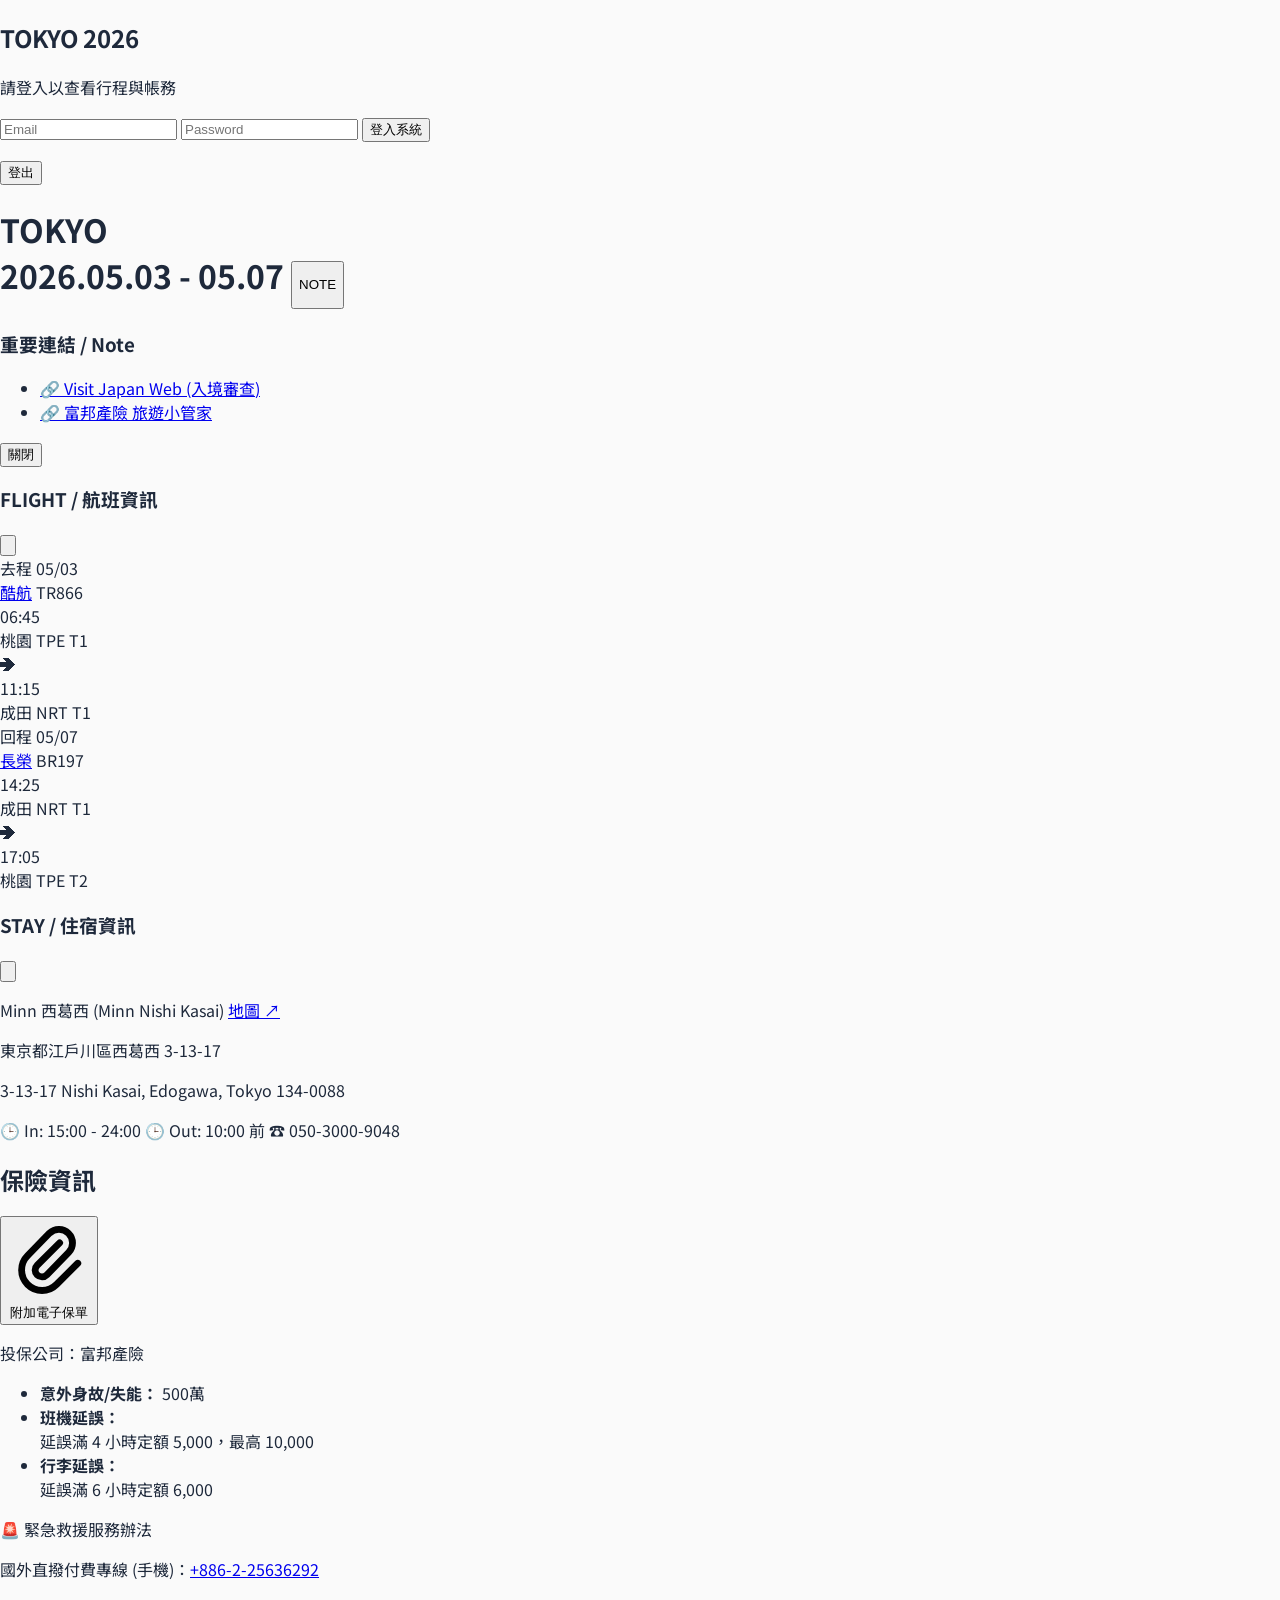
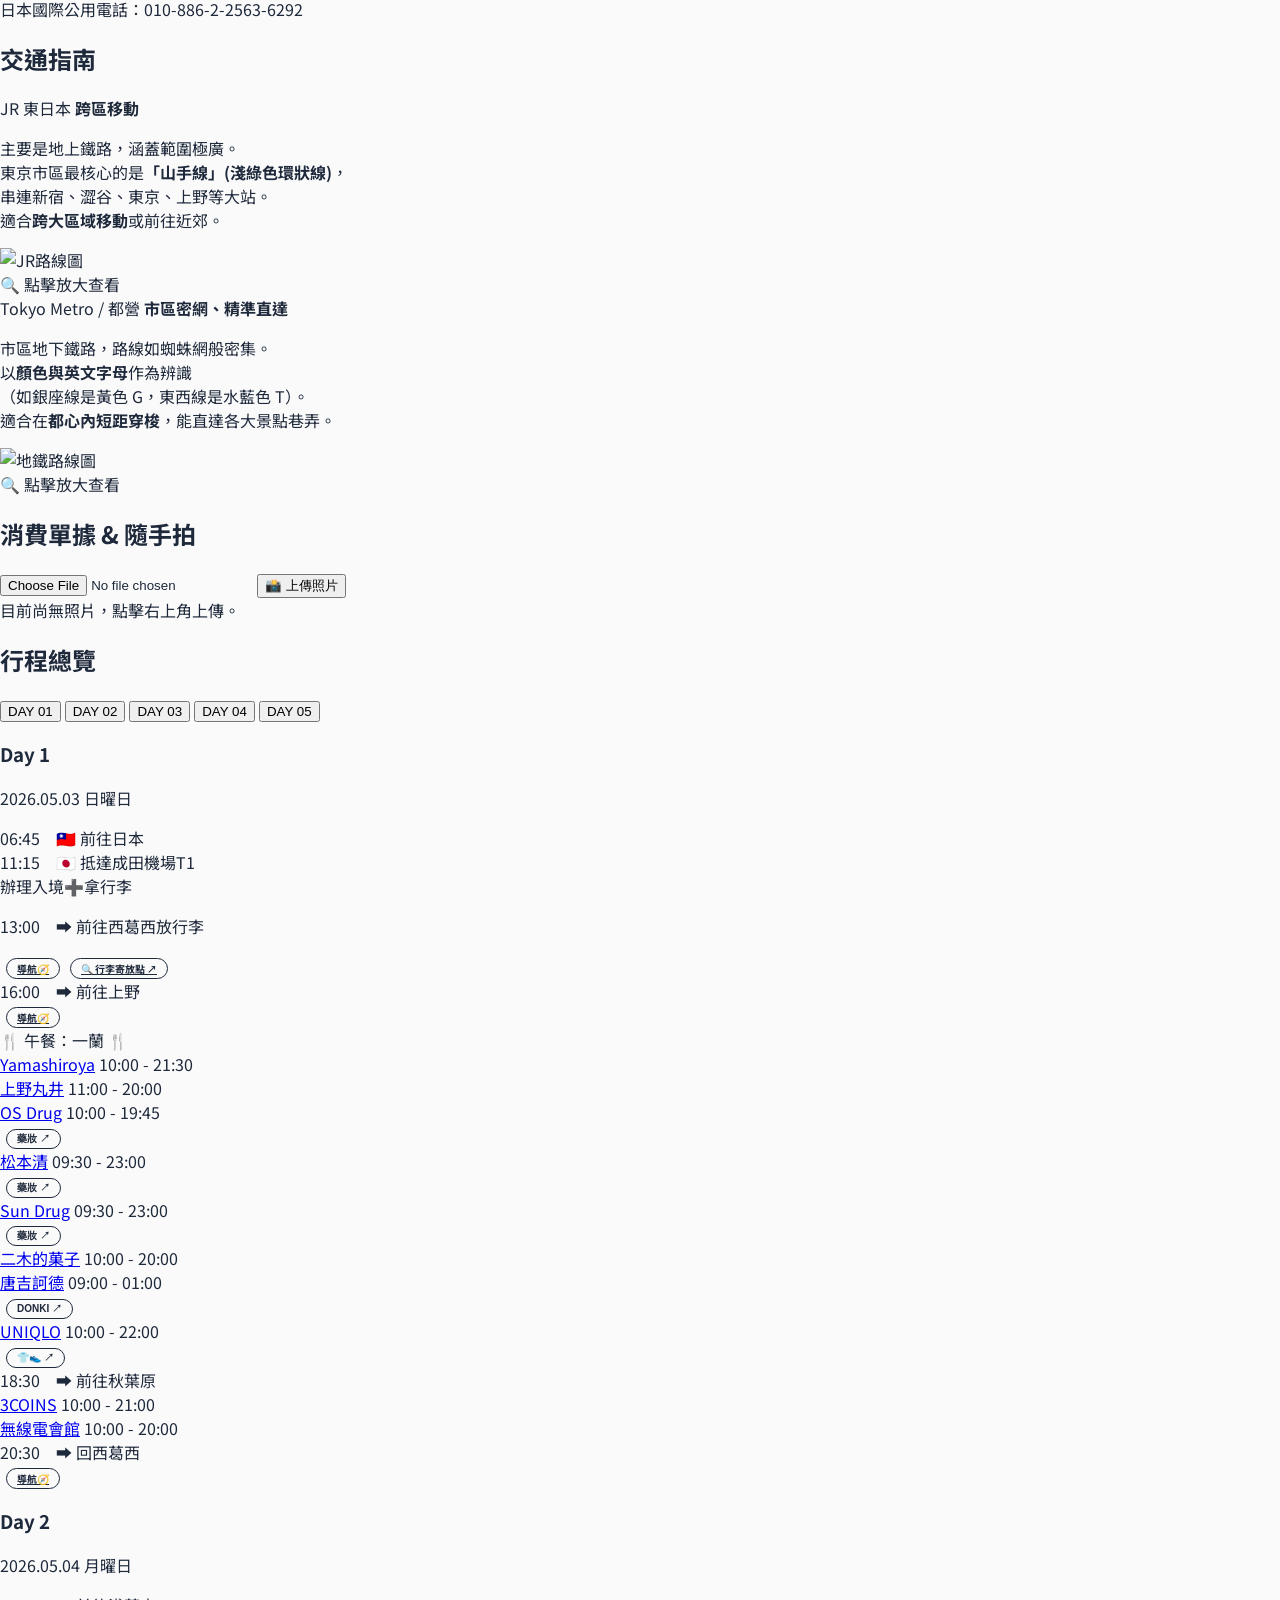
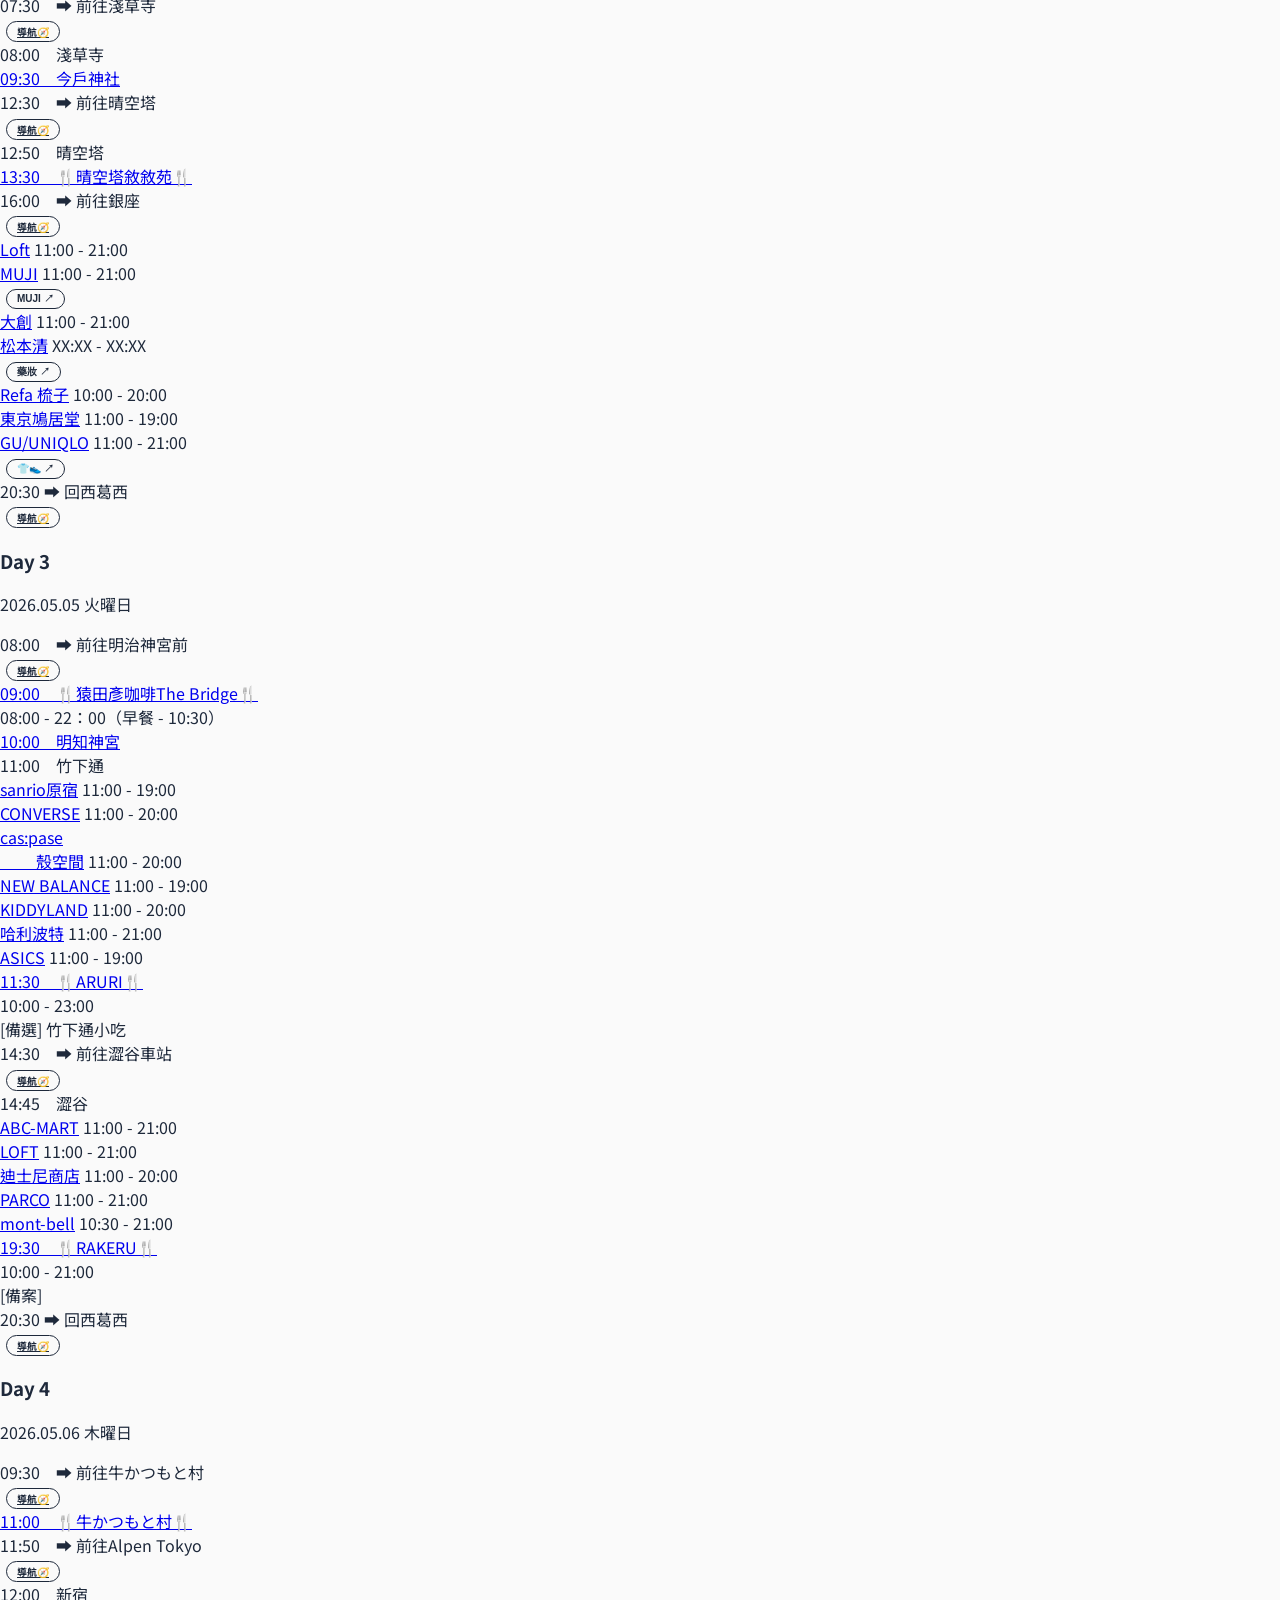
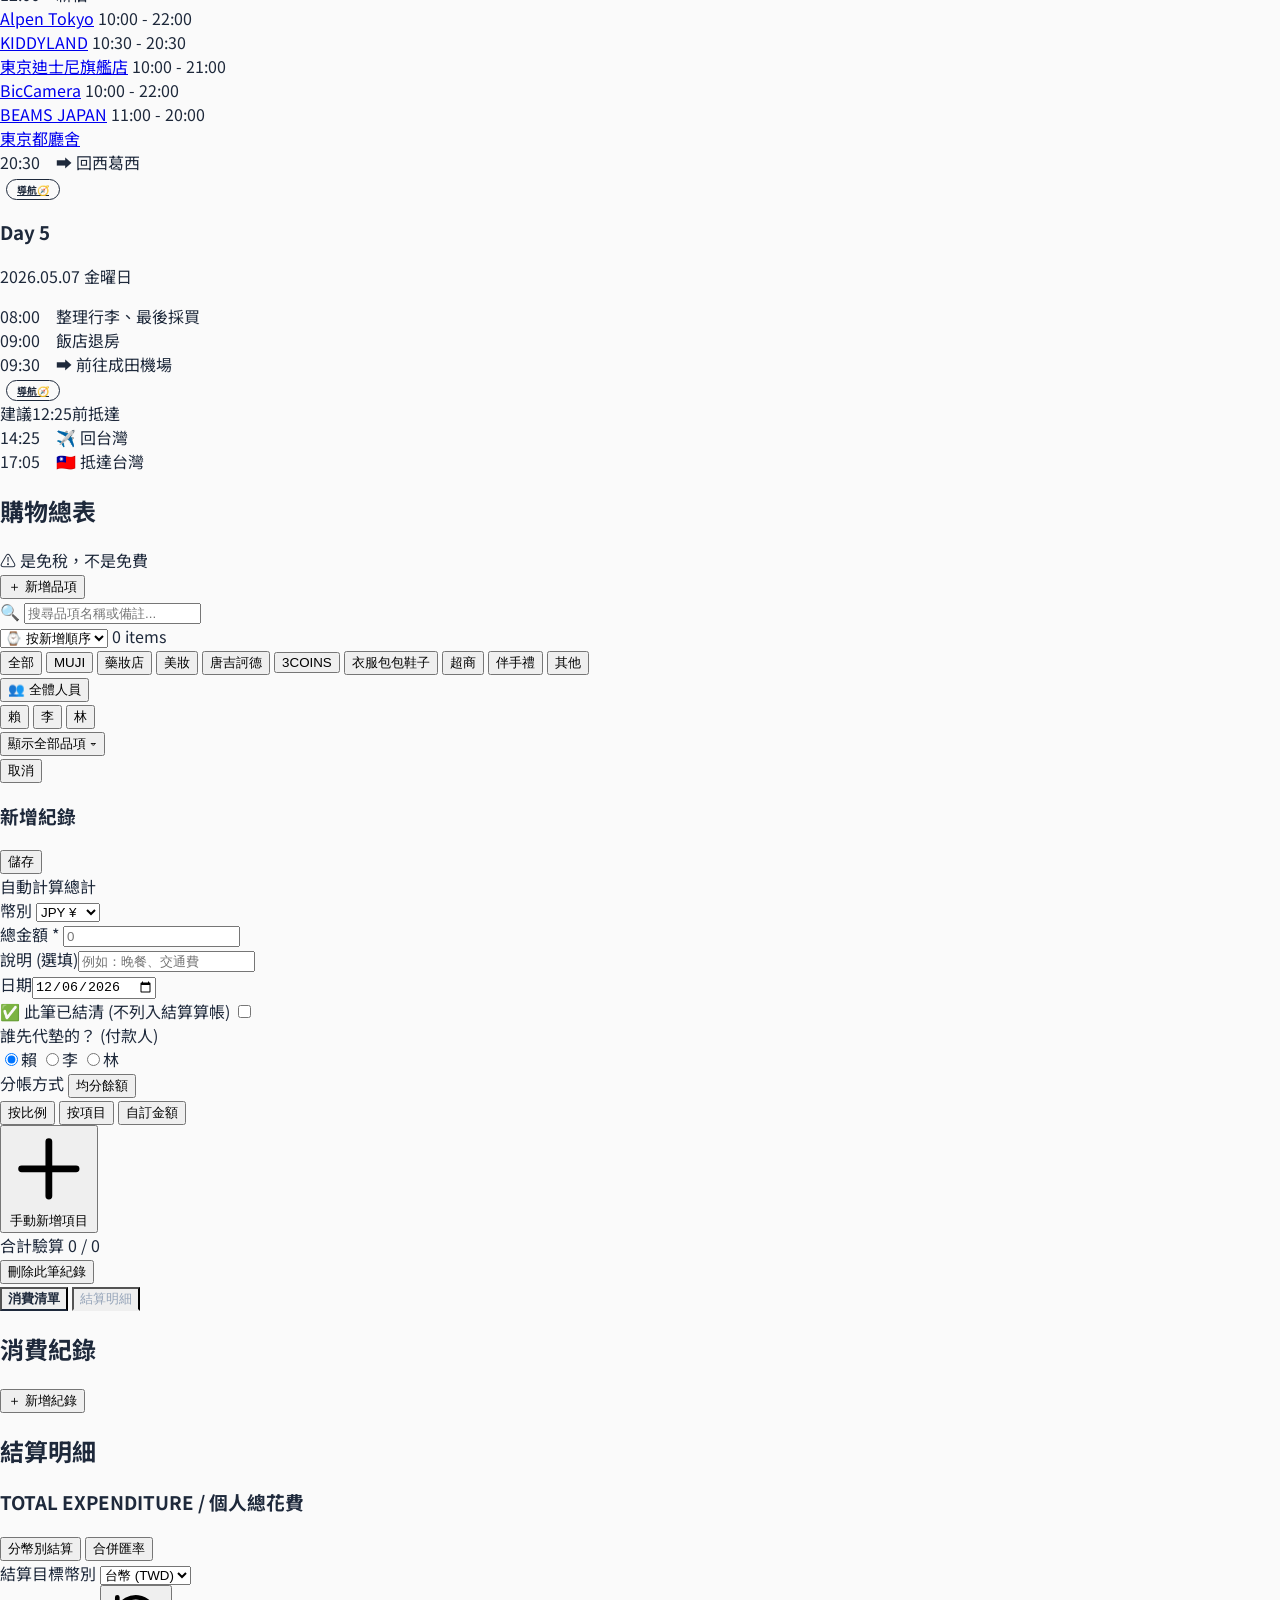
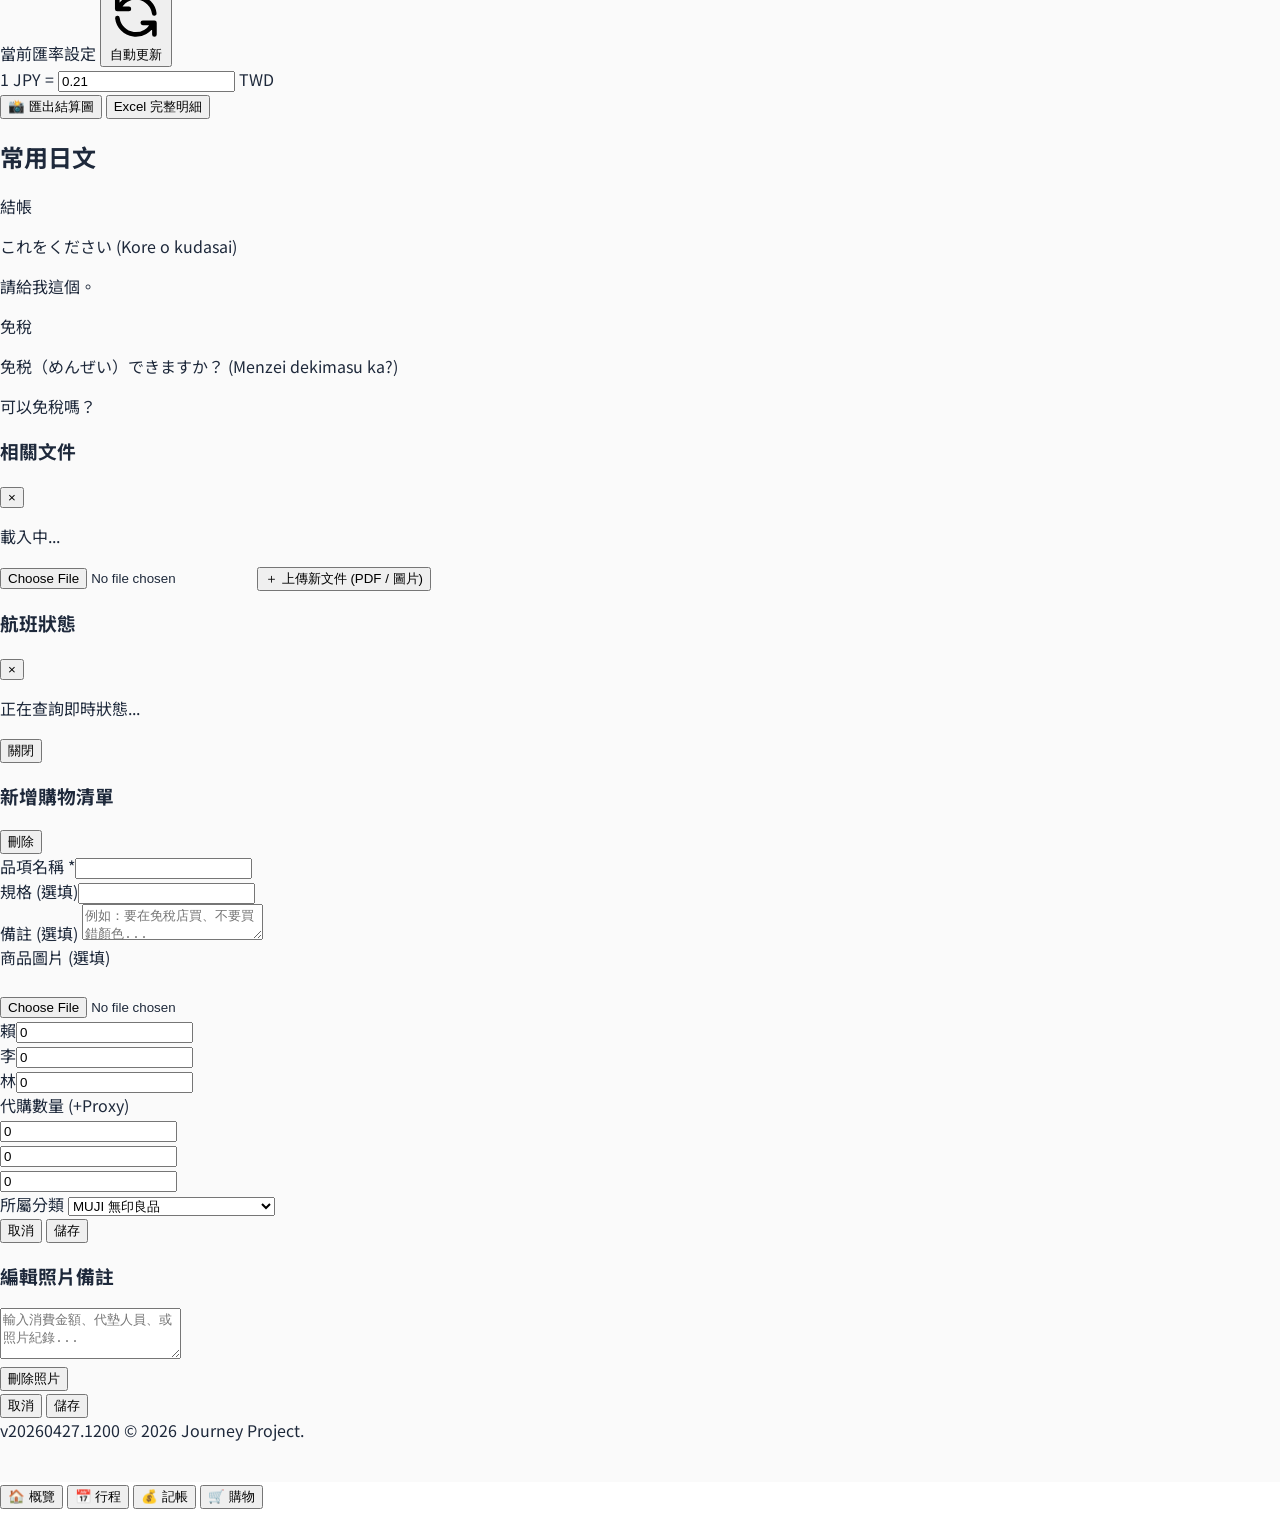
==== index.html @ 5ee72deb "Replace button layout with grid for day navigation" ====
<!DOCTYPE html>
<html lang="zh-TW" class="scroll-smooth">

<head>
    <meta charset="UTF-8">
    <meta name="viewport" content="width=device-width, initial-scale=1.0">
    <title>TOKYO 2026 | Journey</title>
    <script src="https://cdn.tailwindcss.com"></script>
    <script src="https://cdn.jsdelivr.net/npm/@supabase/supabase-js@2"></script>
    <script src="https://cdnjs.cloudflare.com/ajax/libs/html2canvas/1.4.1/html2canvas.min.js"></script>
    <script src="https://cdn.jsdelivr.net/npm/xlsx@0.18.5/dist/xlsx.full.min.js"></script>

    <link rel="stylesheet" href="main.css">
</head>

<body class="antialiased overflow-x-hidden">
    <!-- 身分驗證 -->
    <div id="auth-container" class="hidden min-h-screen flex items-center justify-center bg-gray-50 px-6">
        <div class="max-w-md w-full bg-white p-10 shadow-2xl border border-gray-100 text-center">
            <h2 class="text-3xl font-bold tracking-widest text-slate-800 mb-2">TOKYO 2026</h2>
            <p class="text-gray-400 text-sm mb-8">請登入以查看行程與帳務</p>

            <form id="login-form" class="space-y-4">
                <input type="email" id="login-email" placeholder="Email" required
                    class="w-full border-b border-gray-300 py-3 focus:outline-none focus:border-slate-800 text-sm">
                <input type="password" id="login-password" placeholder="Password" required
                    class="w-full border-b border-gray-300 py-3 focus:outline-none focus:border-slate-800 text-sm">
                <button type="submit" id="btn-login"
                    class="w-full bg-slate-800 text-white py-3 mt-6 font-bold hover:bg-slate-700 transition tracking-widest">登入系統</button>
            </form>
            <p id="login-error" class="text-red-500 text-xs mt-4 hidden"></p>
        </div>
    </div>
    <!-- 主要內容 -->
    <div id="main-content" class="hidden">
        <header class="max-w-5xl mx-auto pt-16 pb-8 px-6 border-b border-gray-200 relative">
            <div class="absolute top-8 right-6 flex items-center gap-3">
                <span id="user-display" class="text-[10px] text-gray-400 font-mono"></span>
                <button onclick="handleLogout()"
                    class="text-[10px] border border-gray-200 px-2 py-1 text-gray-400 hover:text-red-500 hover:border-red-200 transition">登出</button>
            </div>
        </header>
        <!-- 標題 -->
        <main class="max-w-5xl mx-auto px-6 py-8 mb-20">
            <div id="tab-overview-content" class="tab-pane"> <!--首頁-->
                <h1 class="text-5xl font-bold tracking-widest text-slate-800">TOKYO
                    <br><span class="text-sm font-normal text-gray-500 tracking-normal height-[1.2em]">2026.05.03 -
                        05.07</span>
                    <button onclick="openNoteModal()" class="text-gray-400 hover:text-amber-500 transition">
                        <p>
                            <span class="border-2 rounded-md px-2 py-1 text-sm font-bold">
                                NOTE
                            </span>
                        </p>
                    </button>
                </h1>
                <!-- 重要連結 -->
                <div id="note-modal"
                    class="hidden fixed inset-0 bg-black bg-opacity-60 flex justify-center items-center z-50 p-4">
                    <div class="bg-white p-6 w-full max-w-sm shadow-2xl rounded-lg">
                        <h3 class="text-lg font-bold text-slate-800 mb-4 border-b pb-2">重要連結 / Note</h3>
                        <ul class="space-y-3 text-sm">
                            <li><a href="https://vjw-lp.digital.go.jp/" target="_blank"
                                    class="text-blue-600 hover:underline">🔗
                                    Visit Japan Web (入境審查)</a></li>
                            <li><a href="https://b2c.518fb.com/TravelHouseKeeper/index.html#" target="_blank"
                                    class="text-blue-600 hover:underline">🔗 富邦產險 旅遊小管家</a></li>
                        </ul>
                        <button onclick="closeNoteModal()"
                            class="mt-6 w-full py-2 bg-gray-100 text-gray-600 rounded-sm text-xs font-bold">關閉</button>
                    </div>
                </div>
                <!-- 航班資訊 -->
                <div class="mt-12 grid grid-cols-1 md:grid-cols-2 gap-8">
                    <div class="bg-white border border-gray-100 p-5 shadow-sm relative rounded-lg">
                        <div class="flex justify-between items-center mb-6">
                            <h3 class="text-xs font-bold text-gray-400 tracking-widest">FLIGHT / 航班資訊</h3>
                            <button onclick="openDocModal('flight')" class="text-gray-400 hover:text-slate-800">
                                <svg class="h-5 w-5" fill="none" stroke="currentColor" viewBox="0 0 24 24">
                                    <path stroke-linecap="round" stroke-linejoin="round" stroke-width="2"
                                        d="M15.172 7l-6.586 6.586a2 2 0 102.828 2.828l6.414-6.586a4 4 0 00-5.656-5.656l-6.415 6.585a6 6 0 108.486 8.486L20.5 13" />
                                </svg>
                            </button>
                        </div>
                        <!-- <div class="bg-white border border-gray-100 p-6 shadow-sm relative group">
                        <div class="space-y-4 text-sm text-slate-800">
                            <div class="flex justify-between items-end border-b border-gray-50 pb-3">
                                
                                <span class="text-gray-400 px-2">➔</span>
                                <div class="text-right"><span
                                        class="block text-xs text-gray-500 mb-1">05/03</span><strong
                                        class="font-medium text-base">11:15 成田 (NRT) T1</strong></div>
                            </div>
                            <div class="flex justify-between items-end">
                                <div>
                                    <span class="block text-xs text-gray-500 mb-1">回程 / <a
                                            href="https://www.evaair.com/zh-tw/index.html" target="_blank"
                                            class="hover:text-slate-800 underline underline-offset-2 transition">長榮
                                            ↗</a>
                                        <span class="hover:text-slate-800 underline underline-offset-2 transition"
                                            onclick="checkFlightStatus('BR197')">BR197</span>
                                    </span>
                                    <strong class="font-medium text-base">14:25 成田 (NRT) T1</strong>
                                </div>
                                <span class="text-gray-400 px-2">➔</span>
                                <div class="text-right"><span
                                        class="block text-xs text-gray-500 mb-1">05/07</span><strong
                                        class="font-medium text-base">17:05 桃園 (TPE) T2</strong></div>
                            </div>
                        </div>
                    </div> -->

                        <div class="mb-6 pb-6 border-b border-gray-50">
                            <div class="flex justify-between items-center mb-3">
                                <span class="bg-slate-800 text-white text-[10px] px-2 py-0.5 rounded-sm font-bold">去程
                                    05/03</span>

                                <div class="text-xs text-blue-1000 font-bold">
                                    <a href="https://www.flyscoot.com/zhtw" target="_blank"
                                        class="hover:text-blue-800 underline underline-offset-2 transition">酷航</a>
                                    <span class="hover:text-blue-800 underline underline-offset-2 transition"
                                        onclick="checkFlightStatus('TR866')">TR866</span>
                                </div>
                            </div>
                            <div class="flex justify-between items-center">
                                <div class="flex-1">
                                    <div class="text-2xl font-black text-slate-800">06:45</div>
                                    <div class="text-xs font-bold text-gray-500">桃園 TPE T1</div>
                                </div>
                                <div class="px-4 text-gray-300">➔</div>
                                <div class="flex-1 text-right">
                                    <div class="text-2xl font-black text-slate-800">11:15</div>
                                    <div class="text-xs font-bold text-gray-500">成田 NRT T1</div>
                                </div>
                            </div>
                        </div>

                        <div>
                            <div class="flex justify-between items-center mb-3">
                                <span class="bg-slate-800 text-white text-[10px] px-2 py-0.5 rounded-sm font-bold">回程
                                    05/07</span>
                                <div class="text-xs text-blue-1000 font-bold">
                                    <a href="https://www.evaair.com/zh-tw/index.html" target="_blank"
                                        class="hover:text-blue-800 underline underline-offset-2 transition">長榮</a>
                                    <span class="hover:text-blue-800 underline underline-offset-2 transition"
                                        onclick="checkFlightStatus('BR197')">BR197</span>
                                </div>
                            </div>
                            <div class="flex justify-between items-center">
                                <div class="flex-1">
                                    <div class="text-2xl font-black text-slate-800">14:25</div>
                                    <div class="text-xs font-bold text-gray-500">成田 NRT T1</div>
                                </div>
                                <div class="px-4 text-gray-300">➔</div>
                                <div class="flex-1 text-right">
                                    <div class="text-2xl font-black text-slate-800">17:05</div>
                                    <div class="text-xs font-bold text-gray-500">桃園 TPE T2</div>
                                </div>
                            </div>
                        </div>
                    </div>
                    <div
                        class="bg-white border border-gray-100 p-6 shadow-sm flex flex-col justify-between relative group">
                        <div>
                            <div class="flex justify-between items-start mb-4">
                                <h3 class="text-xs font-bold text-gray-400 tracking-widest">STAY / 住宿資訊</h3>
                                <button onclick="openDocModal('stay')"
                                    class="text-gray-400 hover:text-slate-800 transition" title="附加/查看文件">
                                    <svg xmlns="http://www.w3.org/2000/svg" class="h-5 w-5" fill="none"
                                        viewBox="0 0 24 24" stroke="currentColor">
                                        <path stroke-linecap="round" stroke-linejoin="round" stroke-width="2"
                                            d="M15.172 7l-6.586 6.586a2 2 0 102.828 2.828l6.414-6.586a4 4 0 00-5.656-5.656l-6.415 6.585a6 6 0 108.486 8.486L20.5 13" />
                                    </svg>
                                </button>
                            </div>
                            <p class="font-bold text-lg text-slate-800 flex items-center flex-wrap gap-x-2">
                                Minn 西葛西 (Minn Nishi Kasai)
                                <a href="https://maps.app.goo.gl/gaUKSqGzxe7UiqkZ7?g_st=ic" target="_blank"
                                    class="text-xs font-normal text-gray-400 hover:text-slate-800 underline underline-offset-2 transition">地圖
                                    ↗</a>
                            </p>
                            <p class="text-gray-500 text-xs mt-1 font-bold">東京都江戶川區西葛西 3-13-17</p>
                            <p class="text-gray-500 text-xs mt-1 font-bold">3-13-17 Nishi Kasai, Edogawa, Tokyo 134-0088
                            </p>
                        </div>
                        <div
                            class="flex flex-col md:flex-row gap-3 mt-6 pt-4 border-t border-gray-50 text-xs text-slate-600">
                            <span class="flex items-center gap-2 font-bold">🕒 In: 15:00 - 24:00</span>
                            <span class="flex items-center gap-2 font-bold">🕒 Out: 10:00 前</span>
                            <span class="flex items-center gap-2 font-bold">☎️ 050-3000-9048</span>
                        </div>
                    </div>
                </div>
                <div>
                    <div class="flex justify-between items-end mb-6 border-l-4 border-slate-800 pl-3 mt-10">
                        <h2 class="text-xl font-bold">保險資訊</h2>
                        <button onclick="openDocModal('insurance')"
                            class="text-slate-500 hover:text-slate-800 transition flex items-center gap-1 text-xs font-bold border border-slate-200 px-3 py-1.5 rounded-sm hover:bg-slate-50"
                            title="附加/查看電子保單">
                            <svg xmlns="http://www.w3.org/2000/svg" class="h-4 w-4" fill="none" viewBox="0 0 24 24"
                                stroke="currentColor">
                                <path stroke-linecap="round" stroke-linejoin="round" stroke-width="2"
                                    d="M15.172 7l-6.586 6.586a2 2 0 102.828 2.828l6.414-6.586a4 4 0 00-5.656-5.656l-6.415 6.585a6 6 0 108.486 8.486L20.5 13" />
                            </svg>
                            附加電子保單
                        </button>
                    </div>
                    <div class="bg-white border border-gray-100 p-5 shadow-sm text-sm space-y-4">
                        <p class="font-bold text-slate-800 border-b pb-2 text-base">投保公司：富邦產險</p>
                        <ul class="list-disc pl-5 text-gray-600 space-y-2 leading-relaxed">
                            <li><strong class="text-slate-800">意外身故/失能：</strong> 500萬</li>
                            <li><strong class="text-slate-800">班機延誤：</strong> <br> 延誤滿 4 小時定額 5,000，最高 10,000</li>
                            <li><strong class="text-slate-800">行李延誤：</strong> <br> 延誤滿 6 小時定額 6,000</li>
                        </ul>
                        <div class="bg-gray-50 p-4 rounded border border-gray-100 mt-2">
                            <p class="font-bold text-slate-800 text-xs mb-2">🚨 緊急救援服務辦法</p>
                            <p class="text-xs text-gray-600 mb-1">國外直撥付費專線 (手機)：<a href="tel:+886225636292"
                                    class="text-blue-600 font-bold hover:underline">+886-2-25636292</a></p>
                            <!-- <p class="text-xs text-gray-600">當地國際公用電話：<span
                                class="font-mono">當地國際冠碼-886-2-2563-6292</span>
                        </p> -->
                            <p class="text-xs text-gray-600">日本國際公用電話：<span class="font-mono">010-886-2-2563-6292</span>
                            </p>
                        </div>
                    </div>
                </div>
                <section id="transit" class="mt-10">
                    <h2 class="text-xl font-bold mb-6 border-l-4 border-slate-800 pl-3">交通指南</h2>
                    <div class="grid grid-cols-1 md:grid-cols-2 gap-8">

                        <div class="p-5 border border-gray-100 bg-white shadow-sm flex flex-col h-full rounded-sm">
                            <div class="flex items-center gap-2 mb-3">
                                <span class="bg-green-600 text-white text-xs font-bold px-2 py-1 rounded-sm">JR
                                    東日本</span>
                                <strong class="text-slate-800">跨區移動</strong>
                            </div>
                            <p class="text-sm text-gray-600 flex-1 leading-relaxed mb-4">
                                主要是地上鐵路，涵蓋範圍極廣。<br>東京市區最核心的是<strong
                                    class="text-slate-800">「山手線」(淺綠色環狀線)</strong>，<br>串連新宿、澀谷、東京、上野等大站。<br>適合<strong
                                    class="text-slate-800">跨大區域移動</strong>或前往近郊。
                            </p>
                            <div class="relative group cursor-zoom-in rounded border border-gray-200 overflow-hidden"
                                onclick="openLightbox('map-Japan-JR.png', 'JR 東日本路線網')">
                                <img src="map-Japan-JR.png" alt="JR路線圖"
                                    class="w-full h-36 object-cover opacity-90 group-hover:opacity-100 transition duration-300 transform group-hover:scale-105">
                                <div
                                    class="absolute inset-0 flex items-center justify-center bg-black/10 group-hover:bg-transparent transition">
                                    <span
                                        class="text-white text-xs font-bold bg-slate-800/80 px-3 py-1.5 rounded shadow-sm">🔍
                                        點擊放大查看</span>
                                </div>
                            </div>
                        </div>

                        <div class="p-5 border border-gray-100 bg-white shadow-sm flex flex-col h-full rounded-sm">
                            <div class="flex items-center gap-2 mb-3">
                                <span class="bg-blue-500 text-white text-xs font-bold px-2 py-1 rounded-sm">Tokyo Metro
                                    /
                                    都營</span>
                                <strong class="text-slate-800">市區密網、精準直達</strong>
                            </div>
                            <p class="text-sm text-gray-600 flex-1 leading-relaxed mb-4">
                                市區地下鐵路，路線如蜘蛛網般密集。<br>以<strong class="text-slate-800">顏色與英文字母</strong>作為辨識<br>（如銀座線是黃色
                                G，東西線是水藍色
                                T）。<br>適合在<strong class="text-slate-800">都心內短距穿梭</strong>，能直達各大景點巷弄。
                            </p>
                            <div class="relative group cursor-zoom-in rounded border border-gray-200 overflow-hidden"
                                onclick="openLightbox('map-Japan-Metro.png', '東京地鐵路線圖')">
                                <img src="map-Japan-Metro.png" alt="地鐵路線圖"
                                    class="w-full h-36 object-cover opacity-90 group-hover:opacity-100 transition duration-300 transform group-hover:scale-105">
                                <div
                                    class="absolute inset-0 flex items-center justify-center bg-black/10 group-hover:bg-transparent transition">
                                    <span
                                        class="text-white text-xs font-bold bg-slate-800/80 px-3 py-1.5 rounded shadow-sm">🔍
                                        點擊放大查看</span>
                                </div>
                            </div>
                        </div>

                    </div>
                </section>
                <section id="receipts" class="pt-8 border-t border-gray-200">
                    <div class="flex justify-between items-end mb-8 border-l-4 border-slate-800 pl-3">
                        <h2 class="text-xl font-bold">消費單據 & 隨手拍</h2>
                        <input type="file" id="receipt-upload" accept="image/*" class="hidden"
                            onchange="uploadReceipt(this)">
                        <button onclick="document.getElementById('receipt-upload').click()"
                            class="bg-white border border-slate-800 text-slate-800 px-4 py-2 text-xs font-medium hover:bg-slate-800 hover:text-white transition shadow-sm"
                            id="btn-upload-receipt">📸 上傳照片</button>
                    </div>

                    <div id="receipts-grid" class="grid grid-cols-2 md:grid-cols-4 gap-4 md:gap-6">
                        <div class="col-span-full text-center py-8 text-gray-400 text-sm">目前尚無照片，點擊右上角上傳。</div>
                    </div>
                </section>
            </div>
            <div id="tab-itinerary-content" class="tab-pane hidden"> <!--行程總覽-->
                <div class="flex justify-between items-end mb-6 border-l-4 border-slate-800 pl-3">
                    <div class="flex items-center gap-3">
                        <h2 class="text-xl font-bold">行程總覽</h2>
                    </div>
                </div>
                <div class="grid grid-cols-5 gap-2 overflow-x-auto no-scrollbar pb-4 mb-2 px-1">
                <button id="day-nav-1" onclick="scrollToDay(1)"
                    class="day-nav-btn flex-1 bg-slate-800 text-white py-3 rounded-lg flex flex-col items-center shadow-sm active:scale-95 transition">
                    <span class="text-[10px] opacity-70">DAY</span>
                    <span class="text-lg font-black">01</span>
                </button>
                <button id="day-nav-2" onclick="scrollToDay(2)"
                    class="day-nav-btn flex-1 bg-white border border-gray-200 text-slate-400 py-3 rounded-lg flex flex-col items-center shadow-sm active:scale-95 transition">
                    <span class="text-[10px]">DAY</span>
                    <span class="text-lg font-black">02</span>
                </button>
                <button id="day-nav-3" onclick="scrollToDay(3)"
                    class="day-nav-btn flex-1 bg-white border border-gray-200 text-slate-400 py-3 rounded-lg flex flex-col items-center shadow-sm active:scale-95 transition">
                    <span class="text-[10px]">DAY</span>
                    <span class="text-lg font-black">03</span>
                </button>
                <button id="day-nav-4" onclick="scrollToDay(4)"
                    class="day-nav-btn flex-1 bg-white border border-gray-200 text-slate-400 py-3 rounded-lg flex flex-col items-center shadow-sm active:scale-95 transition">
                    <span class="text-[10px]">DAY</span>
                    <span class="text-lg font-black">04</span>
                </button>
                <button id="day-nav-5" onclick="scrollToDay(5)"
                    class="day-nav-btn flex-1 bg-white border border-gray-200 text-slate-400 py-3 rounded-lg flex flex-col items-center shadow-sm active:scale-95 transition">
                    <span class="text-[10px]">DAY</span>
                    <span class="text-lg font-black">05</span>
                </button>
            </div>

                <section id="itinerary" class="py-8 pt-1">
                    <div id="itinerary-container"
                        class="flex overflow-x-auto gap-6 pb-6 no-scrollbar snap-x scroll-smooth">
                        <div id="day-card-1" class="w-full shrink-0 snap-center px-4"> <!--第一天行程-->
                            <div class="bg-slate-800 text-white p-4 rounded-t-lg shadow-sm">
                                <h3 class="font-bold tracking-widest text-lg">Day 1</h3>
                                <p class="text-[10px] opacity-70">2026.05.03 日曜日</p>
                            </div>
                            <div class="bg-white border border-gray-100 p-4 space-y-6 shadow-sm min-h-[1107px]">
                                <div class="flex items-center gap-3">
                                    <span class="text-sm font-black text-slate-800">06:45　🇹🇼 前往日本</span>
                                </div>
                                <div class="flex items-center gap-3">
                                    <span class="text-sm font-black text-slate-800">11:15　🇯🇵 抵達成田機場T1</span>
                                </div>
                                <div class="relative pl-8 border-l-2 border-slate-200 ml-4 pb-2">
                                    <div class="flex items-center gap-2 text-slate-500 text-xs">
                                        <span>辦理入境➕拿行李</span>
                                    </div>
                                </div>
                                <p class="text-sm font-black text-slate-800 mb-1">13:00　➡️ 前往西葛西放行李</p>
                                <div class="relative pl-8 border-l-2 border-slate-200 ml-4 pb-2">
                                    <a href="https://maps.app.goo.gl/CnpCcUMbbpow2Nni9" target="_blank"
                                        class="mt-4 btn-pill-nav">導航🧭</a>
                                    <a href="https://cloak.ecbo.io/zh-tw" target="_blank" class="mt-4 btn-pill-nav">🔍
                                        行李寄放點 ↗</a>
                                </div>
                                <!-- 上野 -->
                                <div class="flex items-center justify-between mb-4">
                                    <div class="flex items-center gap-3">
                                        <span class="text-sm font-black text-slate-800">16:00　➡️ 前往上野</span>
                                    </div>
                                    <a href="https://maps.app.goo.gl/tE2U4E8kppTj62RY7" target="_blank"
                                        class="mb-1 btn-pill-nav">導航🧭</a>
                                </div>
                                <div class="relative pl-8 border-l-2 border-slate-200 ml-4 pb-2">

                                    <div class="flex items-center gap-2 text-slate-500 text-xs">
                                        <span>🍴 午餐：一蘭 🍴</span>
                                    </div>
                                    <div class="flex flex-col gap-4 mt-4">
                                        <div class="flex items-center justify-between">
                                            <div class="flex items-center gap-3 text-sm">
                                                <a href="https://maps.app.goo.gl/PQmXqzyrojLz4f8H8" target="_blank"
                                                    class="font-bold text-slate-700 w-[80px] shrink-0">Yamashiroya</a>
                                                <span
                                                    class="px-1 py-0.5 text-xs bg-amber-50 text-amber-700 rounded border border-amber-100">10:00
                                                    - 21:30</span>
                                            </div>
                                        </div>
                                        <div class="flex items-center justify-between">
                                            <div class="flex items-center gap-3 text-sm">
                                                <a href="https://maps.app.goo.gl/pF6xujeLR19v3quG8" target="_blank"
                                                    class="font-bold text-slate-700 w-[80px] shrink-0">上野丸井</a>
                                                <span
                                                    class="px-1 py-0.5 text-xs bg-amber-50 text-amber-700 rounded border border-amber-100">
                                                    11:00 - 20:00</span>
                                            </div>
                                        </div>
                                        <div class="flex items-center justify-between">
                                            <div class="flex items-center gap-3 text-sm">
                                                <a href="https://maps.app.goo.gl/qPzrYK9DGCGvSDdQ9" target="_blank"
                                                    class="font-bold text-slate-700 w-[80px] shrink-0">OS Drug</a>
                                                <span
                                                    class="px-1 py-0.5 text-xs bg-amber-50 text-amber-700 rounded border border-amber-100">10:00
                                                    - 19:45</span>
                                            </div>
                                            <button onclick="navigateToShopping('location', '藥妝店')"
                                                class="btn-pill-nav">藥妝
                                                ↗</button>
                                        </div>
                                        <div class="flex items-center justify-between">
                                            <div class="flex items-center gap-3 text-sm">
                                                <a href="https://maps.app.goo.gl/zNZx4fiVcc3ruL5x8" target="_blank"
                                                    class="font-bold text-slate-700 w-[80px] shrink-0">松本清</a>
                                                <span
                                                    class="px-1 py-0.5 text-xs bg-amber-50 text-amber-700 rounded border border-amber-100">09:30
                                                    - 23:00</span>
                                            </div>
                                            <button onclick="navigateToShopping('location', '藥妝店')"
                                                class="btn-pill-nav">藥妝
                                                ↗</button>
                                        </div>
                                        <div class="flex items-center justify-between">
                                            <div class="flex items-center gap-3 text-sm">
                                                <a href="https://maps.app.goo.gl/uhfHVLEBhrHdxj569" target="_blank"
                                                    class="font-bold text-slate-700 w-[80px] shrink-0">Sun Drug</a>
                                                <span
                                                    class="px-1 py-0.5 text-xs bg-amber-50 text-amber-700 rounded border border-amber-100">09:30
                                                    - 23:00</span>
                                            </div>
                                            <button onclick="navigateToShopping('location', '藥妝店')"
                                                class="btn-pill-nav">藥妝
                                                ↗</button>
                                        </div>
                                        <div class="flex items-center justify-between">
                                            <div class="flex items-center gap-3 text-sm">
                                                <a href="https://maps.app.goo.gl/vnYrwzF75KjuWrbT6" target="_blank"
                                                    class="font-bold text-slate-700 w-[80px] shrink-0">二木的菓子</a>
                                                <span
                                                    class="px-1 py-0.5 text-xs bg-amber-50 text-amber-700 rounded border border-amber-100">10:00
                                                    - 20:00</span>
                                            </div>
                                        </div>
                                        <div class="flex items-center justify-between">
                                            <div class="flex items-center gap-3 text-sm">
                                                <a href="https://maps.app.goo.gl/WomNRdeugyupgi1P8" target="_blank"
                                                    class="font-bold text-slate-700 w-[80px] shrink-0">唐吉訶德</a>
                                                <span
                                                    class="px-1 py-0.5 text-xs bg-amber-50 text-amber-700 rounded border border-amber-100">09:00
                                                    - 01:00</span>
                                            </div>
                                            <button onclick="navigateToShopping('location', '唐吉訶德')"
                                                class="btn-pill-nav">DONKI
                                                ↗</button>
                                        </div>
                                        <div class="flex items-center justify-between">
                                            <div class="flex items-center gap-3 text-sm">
                                                <a href="https://maps.app.goo.gl/xPMznmanmTSqAJws7" target="_blank"
                                                    class="font-bold text-slate-700 w-[80px] shrink-0">UNIQLO</a>
                                                <span
                                                    class="px-1 py-0.5 text-xs bg-amber-50 text-amber-700 rounded border border-amber-100">10:00
                                                    - 22:00</span>
                                            </div>
                                            <button onclick="navigateToShopping('location', '衣服包包鞋子')"
                                                class="btn-pill-nav">👕👟
                                                ↗</button>
                                        </div>
                                    </div>
                                </div>

                                <div class="flex items-center justify-between mb-4">
                                    <div class="flex items-center gap-3">
                                        <span class="text-sm font-black text-slate-800">18:30　➡️ 前往秋葉原</span>
                                    </div>
                                </div>
                                <!-- 秋葉原 -->
                                <div class="relative pl-8 border-l-2 border-slate-200 ml-4 pb-2">

                                    <div class="flex flex-col gap-5">
                                        <div class="flex items-center justify-between">
                                            <div class="flex items-center gap-3 text-sm mt-4">
                                                <a href="https://maps.app.goo.gl/aZb9vKRPbNjiCgN47" target="_blank"
                                                    class="font-bold text-slate-700 w-[80px] shrink-0">3COINS</a>
                                                <span
                                                    class="px-1 py-0.5 text-xs bg-amber-50 text-amber-700 rounded border border-amber-100">10:00
                                                    - 21:00</span>
                                            </div>
                                        </div>
                                        <div class="flex items-center justify-between">
                                            <div class="flex items-center gap-3 text-sm">
                                                <a href="https://maps.app.goo.gl/DD8cjFo4jVrdPGo96" target="_blank"
                                                    class="font-bold text-slate-700 w-[80px] shrink-0">無線電會館</a>
                                                <span
                                                    class="px-1 py-0.5 text-xs bg-amber-50 text-amber-700 rounded border border-amber-100">
                                                    10:00 - 20:00</span>
                                            </div>
                                        </div>
                                    </div>
                                </div>

                                <!-- 秋葉原回飯店 -->
                                <div class="flex items-center justify-between mb-4">
                                    <div class="flex items-center gap-3">
                                        <span class="text-sm font-black text-slate-800">20:30　➡️ 回西葛西</span>
                                    </div>
                                    <a href="https://maps.app.goo.gl/ksRZVCZ9CJS5yZGG6" target="_blank"
                                        class="mb-1 btn-pill-nav">導航🧭</a>
                                </div>
                            </div>
                        </div>
                        <div id="day-card-2" class="w-full shrink-0 snap-center px-4"> <!--第二天行程-->
                            <div class="bg-slate-800 text-white p-4 rounded-t-lg shadow-sm">
                                <h3 class="font-bold tracking-widest text-lg">Day 2</h3>
                                <p class="text-[10px] opacity-70">2026.05.04 月曜日</p>
                            </div>
                            <div class="bg-white border border-gray-100 p-4 space-y-6 shadow-sm min-h-[1107px]">

                                <div class="flex items-center justify-between mb-1">
                                    <div class="flex items-center gap-3">
                                        <span class="text-sm font-black text-slate-800">07:30　➡️ 前往淺草寺</span>
                                    </div>
                                    <a href="https://maps.app.goo.gl/zd2rQsy8ag2t4kh8A" target="_blank"
                                        class="mb-1 btn-pill-nav">導航🧭</a>
                                </div>
                                <div class="flex items-center justify-between mb-1">
                                    <div class="flex items-center gap-3">
                                        <span class="text-sm font-black text-slate-800">08:00　淺草寺</span>
                                    </div>
                                </div>
                                <div class="flex items-center justify-between mb-1">
                                    <div class="flex items-center gap-3">
                                        <span class="text-sm font-black text-slate-800"><a
                                                href="https://maps.app.goo.gl/FRK9vL3aXhx2HhT19" target="_blank"
                                                class="font-bold text-slate-700 w-[80px] shrink-0">09:30　今戶神社</a></span>
                                    </div>
                                </div>
                                <div class="flex items-center justify-between mb-1">
                                    <div class="flex items-center gap-3">
                                        <span class="text-sm font-black text-slate-800">12:30　➡️ 前往晴空塔</span>
                                    </div>
                                    <a href="https://maps.app.goo.gl/gVmqJqaaEpcdGxZC9" target="_blank"
                                        class="mt-1 btn-pill-nav">導航🧭</a>
                                </div>
                                <div class="flex items-center justify-between mb-1">
                                    <div class="flex items-center gap-3">
                                        <span class="text-sm font-black text-slate-800">12:50　晴空塔</span>
                                    </div>
                                </div>
                                <div class="flex items-center justify-between mb-1">
                                    <div class="flex items-center gap-3">
                                        <span class="text-sm font-black text-slate-800"><a
                                                href="https://maps.app.goo.gl/yJBVY8sqVqPYnHgS9?g_st=ic"
                                                target="_blank">13:30　🍴晴空塔敘敘苑🍴</a></span>
                                    </div>
                                </div>

                                <div class="flex items-center justify-between mb-4">
                                    <div class="flex items-center gap-3">
                                        <span class="text-sm font-black text-slate-800">16:00　➡️ 前往銀座</span>
                                    </div>
                                    <a href="https://maps.app.goo.gl/As6o9guwGnfTNZu59" target="_blank"
                                        class="mb-1 btn-pill-nav">導航🧭</a>
                                </div>
                                <div class="relative pl-8 border-l-2 border-slate-200 ml-4 pb-2">
                                    <div class="flex flex-col gap-4 mt-4">
                                        <div class="flex items-center justify-between">
                                            <div class="flex items-center gap-3 text-sm">
                                                <a href="https://maps.app.goo.gl/CyudRkp8dWRVwJdq7" target="_blank"
                                                    class="font-bold text-slate-700 w-[80px] shrink-0">Loft</a>
                                                <span
                                                    class="px-1 py-0.5 text-xs bg-amber-50 text-amber-700 rounded border border-amber-100">11:00
                                                    - 21:00</span>
                                            </div>
                                        </div>
                                        <div class="flex items-center justify-between">
                                            <div class="flex items-center gap-3 text-sm">
                                                <a href="https://maps.app.goo.gl/SiBc6eLKxnsFAj9A8" target="_blank"
                                                    class="font-bold text-slate-700 w-[80px] shrink-0">MUJI</a>
                                                <span
                                                    class="px-1 py-0.5 text-xs bg-amber-50 text-amber-700 rounded border border-amber-100">11:00
                                                    - 21:00</span>
                                            </div>
                                            <button onclick="navigateToShopping('location', 'MUJI')"
                                                class="btn-pill-nav">MUJI
                                                ↗</button>
                                        </div>
                                        <div class="flex items-center justify-between">
                                            <div class="flex items-center gap-3 text-sm">
                                                <a href="https://maps.app.goo.gl/xP2pZvbFCjR1JNpy5" target="_blank"
                                                    class="font-bold text-slate-700 w-[80px] shrink-0">大創</a>
                                                <span
                                                    class="px-1 py-0.5 text-xs bg-amber-50 text-amber-700 rounded border border-amber-100">11:00
                                                    - 21:00</span>
                                            </div>
                                        </div>
                                        <div class="flex items-center justify-between">
                                            <div class="flex items-center gap-3 text-sm">
                                                <a href="https://maps.app.goo.gl/vnUQM3sn5HTff3JcA" target="_blank"
                                                    class="font-bold text-slate-700 w-[80px] shrink-0">松本清</a>
                                                <span
                                                    class="px-1 py-0.5 text-xs bg-amber-50 text-amber-700 rounded border border-amber-100">XX:XX
                                                    - XX:XX</span>
                                                <!-- <span
                                                class="px-1 py-0.5 text-xs bg-amber-50 text-amber-700 rounded border border-amber-100">:
                                                - :</span> -->
                                            </div>
                                            <button onclick="navigateToShopping('location', '藥妝店')"
                                                class="btn-pill-nav">藥妝
                                                ↗</button>
                                        </div>
                                        <div class="flex items-center justify-between">
                                            <div class="flex items-center gap-3 text-sm">
                                                <a href="https://maps.app.goo.gl/A5N6FGKb5j51CmyL8" target="_blank"
                                                    class="font-bold text-slate-700 w-[80px] shrink-0">Refa 梳子</a>
                                                <span
                                                    class="px-1 py-0.5 text-xs bg-amber-50 text-amber-700 rounded border border-amber-100">10:00
                                                    - 20:00</span>
                                            </div>
                                        </div>
                                        <div class="flex items-center justify-between">
                                            <div class="flex items-center gap-3 text-sm">
                                                <a href="https://maps.app.goo.gl/FV2rztVtEmCXnbWq9" target="_blank"
                                                    class="font-bold text-slate-700 w-[80px] shrink-0">東京鳩居堂</a>
                                                <span
                                                    class="px-1 py-0.5 text-xs bg-amber-50 text-amber-700 rounded border border-amber-100">11:00
                                                    - 19:00</span>
                                            </div>
                                        </div>
                                        <div class="flex items-center justify-between">
                                            <div class="flex items-center gap-3 text-sm">
                                                <a href="https://maps.app.goo.gl/fpzEEm9MqUFixVca9" target="_blank"
                                                    class="font-bold text-slate-700 w-[80px] shrink-0">GU/UNIQLO</a>
                                                <span
                                                    class="px-1 py-0.5 text-xs bg-amber-50 text-amber-700 rounded border border-amber-100">11:00
                                                    - 21:00</span>
                                            </div>
                                            <button onclick="navigateToShopping('location', '衣服包包鞋子')"
                                                class="btn-pill-nav">👕👟
                                                ↗</button>
                                        </div>
                                    </div>
                                </div>

                                <!-- 銀座回飯店 -->
                                <div class="flex items-center justify-between mb-4">
                                    <div class="flex items-center gap-3">
                                        <span class="text-sm font-black text-slate-800">20:30</span>
                                        <span class="text-sm font-bold text-slate-800">➡️ 回西葛西</span>
                                    </div>
                                    <a href="https://maps.app.goo.gl/VVWuXN2YdBd13yJs7" target="_blank"
                                        class="mb-1 btn-pill-nav">導航🧭</a>
                                </div>
                            </div>
                        </div>
                        <div id="day-card-3" class="w-full shrink-0 snap-center px-4"> <!--第三天行程-->
                            <div class="bg-slate-800 text-white p-4 rounded-t-lg shadow-sm">
                                <h3 class="font-bold tracking-widest text-lg">Day 3</h3>
                                <p class="text-[10px] opacity-70">2026.05.05 火曜日</p>
                            </div>
                            <div class="bg-white border border-gray-100 p-4 space-y-6 shadow-sm min-h-[1107px]">
                                <div class="flex items-center justify-between mb-1">
                                    <div class="flex items-center gap-3">
                                        <span class="text-sm font-black text-slate-800">08:00　➡️ 前往明治神宮前</span>
                                    </div>
                                    <a href="https://maps.app.goo.gl/QrS7i7v9LgyxyMUG6" target="_blank"
                                        class="mb-1 btn-pill-nav">導航🧭</a>
                                </div>
                                <div class="flex items-center justify-between mb-1">
                                    <div class="flex items-center gap-3">
                                        <span class="text-sm font-black text-slate-800"><a
                                                href="https://maps.app.goo.gl/XGex1YLxQNWreBvT9"
                                                target="_blank">09:00　🍴猿田彥咖啡The Bridge🍴</a></span>
                                    </div>
                                </div>
                                <div class="relative pl-8 border-l-2 border-slate-200 ml-4 pb-2">
                                    <div class="flex items-center gap-2 text-slate-500 text-xs">
                                        <span
                                            class="px-1 py-0.5 text-xs bg-amber-50 text-amber-700 rounded border border-amber-100">08:00
                                            - 22：00（早餐 - 10:30）</span>
                                    </div>
                                </div>
                                <div class="flex items-center justify-between mb-1">
                                    <div class="flex items-center gap-3">
                                        <span class="text-sm font-black text-slate-800"><a
                                                href="https://maps.app.goo.gl/aAvMYgquDbPBfwAD9" target="_blank"
                                                class="font-bold text-slate-700 w-[80px] shrink-0">10:00　明知神宮</a></span>
                                    </div>
                                </div>
                                <div class="flex items-center justify-between mb-4">
                                    <div class="flex items-center gap-3">
                                        <span class="text-sm font-black text-slate-800">11:00　竹下通</span>
                                    </div>
                                </div>
                                <div class="relative pl-8 border-l-2 border-slate-200 ml-4 pb-2">
                                    <div class="flex flex-col gap-4 mt-4">
                                        <div class="flex items-center justify-between">
                                            <div class="flex items-center gap-3 text-sm">
                                                <a href="https://maps.app.goo.gl/ers9xwoqTo4kRzBUA" target="_blank"
                                                    class="font-bold text-slate-700 w-[80px] shrink-0">sanrio原宿</a>
                                                <span
                                                    class="px-1 py-0.5 text-xs bg-amber-50 text-amber-700 rounded border border-amber-100">11:00
                                                    - 19:00</span>
                                            </div>
                                        </div>
                                        <div class="flex items-center justify-between">
                                            <div class="flex items-center gap-3 text-sm">
                                                <a href="https://maps.app.goo.gl/Zc9cyuSQZDA8YACLA" target="_blank"
                                                    class="font-bold text-slate-700 w-[80px] shrink-0">CONVERSE</a>
                                                <span
                                                    class="px-1 py-0.5 text-xs bg-amber-50 text-amber-700 rounded border border-amber-100">11:00
                                                    - 20:00</span>
                                            </div>
                                        </div>
                                        <div class="flex items-center justify-between">
                                            <div class="flex items-center gap-3 text-sm">
                                                <a href="https://maps.app.goo.gl/3AWZMhzD27kLAuUv8" target="_blank"
                                                    class="font-bold text-slate-700 w-[80px] shrink-0">cas:pase<br>　
                                                    　殼空間</a>
                                                <span
                                                    class="px-1 py-0.5 text-xs bg-amber-50 text-amber-700 rounded border border-amber-100">11:00
                                                    - 20:00</span>
                                            </div>
                                        </div>
                                        <div class="flex items-center justify-between">
                                            <div class="flex items-center gap-3 text-sm">
                                                <a href="https://maps.app.goo.gl/cDiCPcwZG8sz9j1q8" target="_blank"
                                                    class="font-bold text-slate-700 w-[80px] shrink-0">NEW BALANCE</a>
                                                <span
                                                    class="px-1 py-0.5 text-xs bg-amber-50 text-amber-700 rounded border border-amber-100">11:00
                                                    - 19:00</span>
                                            </div>
                                        </div>
                                        <div class="flex items-center justify-between">
                                            <div class="flex items-center gap-3 text-sm">
                                                <a href="https://maps.app.goo.gl/mhq9rMhW3FdRyBBs5" target="_blank"
                                                    class="font-bold text-slate-700 w-[80px] shrink-0">KIDDYLAND</a>
                                                <span
                                                    class="px-1 py-0.5 text-xs bg-amber-50 text-amber-700 rounded border border-amber-100">11:00
                                                    - 20:00</span>
                                            </div>
                                        </div>
                                        <div class="flex items-center justify-between">
                                            <div class="flex items-center gap-3 text-sm">
                                                <a href="https://maps.app.goo.gl/stMngo8eebhSgqCJ8" target="_blank"
                                                    class="font-bold text-slate-700 w-[80px] shrink-0">哈利波特</a>
                                                <span
                                                    class="px-1 py-0.5 text-xs bg-amber-50 text-amber-700 rounded border border-amber-100">11:00
                                                    - 21:00</span>
                                            </div>
                                        </div>
                                        <div class="flex items-center justify-between">
                                            <div class="flex items-center gap-3 text-sm">
                                                <a href="https://maps.app.goo.gl/fYRBSJ3xiMpZEybz9" target="_blank"
                                                    class="font-bold text-slate-700 w-[80px] shrink-0">ASICS</a>
                                                <span
                                                    class="px-1 py-0.5 text-xs bg-amber-50 text-amber-700 rounded border border-amber-100">11:00
                                                    - 19:00</span>
                                            </div>
                                        </div>
                                    </div>
                                </div>
                                <div class="flex items-center justify-between mb-1">
                                    <div class="flex items-center gap-3">
                                        <span class="text-sm font-black text-slate-800"><a
                                                href="https://maps.app.goo.gl/CVuXrmZyJW9tsTss8"
                                                target="_blank">11:30　🍴ARURI🍴</a></span>
                                    </div>
                                </div>
                                <div class="relative pl-8 border-l-2 border-slate-200 ml-4 pb-2">
                                    <div class="flex items-center gap-2 text-slate-500 text-xs">
                                        <span
                                            class="px-1 py-0.5 text-xs bg-amber-50 text-amber-700 rounded border border-amber-100">10:00
                                            - 23:00</span>
                                        <div class="flex items-center gap-2 text-slate-500 text-xs">
                                            <span>[備選] 竹下通小吃</span>
                                        </div>
                                    </div>
                                </div>
                                <div class="flex items-center justify-between mb-4">
                                    <div class="flex items-center gap-3">
                                        <span class="text-sm font-black text-slate-800">14:30　➡️ 前往澀谷車站</span>
                                    </div>
                                    <a href="https://maps.app.goo.gl/dLURCoWWV95Xpiar8" target="_blank"
                                        class="mb-1 btn-pill-nav">導航🧭</a>
                                </div>
                                <div class="flex items-center justify-between mb-4">
                                    <div class="flex items-center gap-3">
                                        <span class="text-sm font-black text-slate-800">14:45　澀谷</span>
                                    </div>
                                </div>
                                <div class="relative pl-8 border-l-2 border-slate-200 ml-4 pb-2">
                                    <div class="flex flex-col gap-4 mt-4">
                                        <div class="flex items-center justify-between">
                                            <div class="flex items-center gap-3 text-sm">
                                                <a href="https://maps.app.goo.gl/2ySSrmYDMHzV6H478" target="_blank"
                                                    class="font-bold text-slate-700 w-[80px] shrink-0">ABC-MART</a>
                                                <span
                                                    class="px-1 py-0.5 text-xs bg-amber-50 text-amber-700 rounded border border-amber-100">11:00
                                                    - 21:00</span>
                                            </div>
                                        </div>
                                        <div class="flex items-center justify-between">
                                            <div class="flex items-center gap-3 text-sm">
                                                <a href="https://maps.app.goo.gl/kPmUqwPyJJSgVfUg6" target="_blank"
                                                    class="font-bold text-slate-700 w-[80px] shrink-0">LOFT</a>
                                                <span
                                                    class="px-1 py-0.5 text-xs bg-amber-50 text-amber-700 rounded border border-amber-100">11:00
                                                    - 21:00</span>
                                            </div>
                                        </div>
                                        <div class="flex items-center justify-between">
                                            <div class="flex items-center gap-3 text-sm">
                                                <a href="https://maps.app.goo.gl/BJWXx7FMKFkufGVb8" target="_blank"
                                                    class="font-bold text-slate-700 w-[80px] shrink-0">迪士尼商店</a>
                                                <span
                                                    class="px-1 py-0.5 text-xs bg-amber-50 text-amber-700 rounded border border-amber-100">11:00
                                                    - 20:00</span>
                                            </div>
                                        </div>
                                        <div class="flex items-center justify-between">
                                            <div class="flex items-center gap-3 text-sm">
                                                <a href="https://maps.app.goo.gl/YF8ZHJUeEAF6orwu8" target="_blank"
                                                    class="font-bold text-slate-700 w-[80px] shrink-0">PARCO</a>
                                                <span
                                                    class="px-1 py-0.5 text-xs bg-amber-50 text-amber-700 rounded border border-amber-100">11:00
                                                    - 21:00</span>
                                            </div>
                                        </div>
                                        <div class="flex items-center justify-between">
                                            <div class="flex items-center gap-3 text-sm">
                                                <a href="https://maps.app.goo.gl/ZLBBUUF78T1rUbRJ8" target="_blank"
                                                    class="font-bold text-slate-700 w-[80px] shrink-0">mont-bell</a>
                                                <span
                                                    class="px-1 py-0.5 text-xs bg-amber-50 text-amber-700 rounded border border-amber-100">10:30
                                                    - 21:00</span>
                                            </div>
                                        </div>
                                    </div>
                                </div>
                                <div class="flex items-center justify-between mb-1">
                                    <div class="flex items-center gap-3">
                                        <span class="text-sm font-black text-slate-800"><a
                                                href="https://maps.app.goo.gl/B4uAp3jjEGP3AHGv5"
                                                target="_blank">19:30　🍴RAKERU🍴</a></span>
                                    </div>
                                </div>
                                <div class="relative pl-8 border-l-2 border-slate-200 ml-4 pb-2">
                                    <div class="flex items-center gap-2 text-slate-500 text-xs">
                                        <span
                                            class="px-1 py-0.5 text-xs bg-amber-50 text-amber-700 rounded border border-amber-100">10:00
                                            - 21:00</span>
                                        <div class="flex items-center gap-2 text-slate-500 text-xs">
                                            <span>[備案]</span>
                                        </div>
                                    </div>
                                </div>

                                <!-- 澀谷回飯店 -->
                                <div class="flex items-center justify-between mb-4">
                                    <div class="flex items-center gap-3">
                                        <span class="text-sm font-black text-slate-800">20:30</span>
                                        <span class="text-sm font-bold text-slate-800">➡️ 回西葛西</span>
                                    </div>
                                    <a href="https://maps.app.goo.gl/RY1FGhAqk7wUr2hr8" target="_blank"
                                        class="mb-1 btn-pill-nav">導航🧭</a>
                                </div>
                            </div>
                        </div>
                        <div id="day-card-4" class="w-full shrink-0 snap-center px-4"> <!--第四天行程-->
                            <div class="bg-slate-800 text-white p-4 rounded-t-lg shadow-sm">
                                <h3 class="font-bold tracking-widest text-lg">Day 4</h3>
                                <p class="text-[10px] opacity-70">2026.05.06 木曜日</p>
                            </div>
                            <div class="bg-white border border-gray-100 p-4 space-y-6 shadow-sm min-h-[1107px]">
                                <div class="flex items-center justify-between mb-1">
                                    <div class="flex items-center gap-3">
                                        <span class="text-sm font-black text-slate-800">09:30　➡️ 前往牛かつもと村</span>
                                    </div>
                                    <a href="https://maps.app.goo.gl/28qGtabdkLcfEHSx6?g_st=ic" target="_blank"
                                        class="mb-1 btn-pill-nav">導航🧭</a>
                                </div>
                                <div class="flex items-center gap-3">
                                    <span class="text-sm font-black text-slate-800"><a
                                            href="https://maps.app.goo.gl/46E8PVxLdAMYX7HDA?g_st=ic"
                                            target="_blank">11:00　🍴牛かつもと村🍴</a></span>
                                </div>
                                <div class="flex items-center justify-between mb-1">
                                    <div class="flex items-center gap-3">
                                        <span class="text-sm font-black text-slate-800">11:50　➡️ 前往Alpen Tokyo</span>
                                    </div>
                                    <a href="https://maps.app.goo.gl/8wZimDw3ioA5wYDn9?g_st=ic" target="_blank"
                                        class="mb-1 btn-pill-nav">導航🧭</a>
                                </div>
                                <div class="flex items-center justify-between mb-4">
                                    <div class="flex items-center gap-3">
                                        <span class="text-sm font-black text-slate-800">12:00　新宿</span>
                                    </div>
                                </div>
                                <div class="relative pl-8 border-l-2 border-slate-200 ml-4 pb-2">
                                    <div class="flex flex-col gap-4 mt-4">
                                        <div class="flex items-center justify-between">
                                            <div class="flex items-center gap-3 text-sm">
                                                <a href="https://maps.app.goo.gl/BJ9T4FnpQ39oaSUn8?g_st=ic"
                                                    target="_blank"
                                                    class="font-bold text-slate-700 w-[80px] shrink-0">Alpen Tokyo</a>
                                                <span
                                                    class="px-1 py-0.5 text-xs bg-amber-50 text-amber-700 rounded border border-amber-100">10:00
                                                    - 22:00</span>
                                            </div>
                                        </div>
                                        <div class="flex items-center justify-between">
                                            <div class="flex items-center gap-3 text-sm">
                                                <a href="https://maps.app.goo.gl/QPsL5im74wertDy66" target="_blank"
                                                    class="font-bold text-slate-700 w-[80px] shrink-0">KIDDYLAND</a>
                                                <span
                                                    class="px-1 py-0.5 text-xs bg-amber-50 text-amber-700 rounded border border-amber-100">
                                                    10:30 - 20:30</span>
                                            </div>
                                        </div>
                                        <div class="flex items-center justify-between">
                                            <div class="flex items-center gap-3 text-sm">
                                                <a href="https://maps.app.goo.gl/UYq65ZgKxqMHkcBQ8" target="_blank"
                                                    class="font-bold text-slate-700 w-[80px] shrink-0">東京迪士尼旗艦店</a>
                                                <span
                                                    class="px-1 py-0.5 text-xs bg-amber-50 text-amber-700 rounded border border-amber-100">10:00
                                                    - 21:00</span>
                                            </div>
                                        </div>
                                        <div class="flex items-center justify-between">
                                            <div class="flex items-center gap-3 text-sm">
                                                <a href="https://maps.app.goo.gl/JddAdqxhagfVBXbPA" target="_blank"
                                                    class="font-bold text-slate-700 w-[80px] shrink-0">BicCamera</a>
                                                <span
                                                    class="px-1 py-0.5 text-xs bg-amber-50 text-amber-700 rounded border border-amber-100">10:00
                                                    - 22:00</span>
                                            </div>
                                        </div>
                                        <div class="flex items-center justify-between">
                                            <div class="flex items-center gap-3 text-sm">
                                                <a href="https://maps.app.goo.gl/U8yFQh4TpZP7KmxF7" target="_blank"
                                                    class="font-bold text-slate-700 w-[80px] shrink-0">BEAMS JAPAN</a>
                                                <span
                                                    class="px-1 py-0.5 text-xs bg-amber-50 text-amber-700 rounded border border-amber-100">11:00
                                                    - 20:00</span>
                                            </div>
                                        </div>
                                        <div class="flex items-center justify-between">
                                            <div class="flex items-center gap-3 text-sm">
                                                <a href="https://maps.app.goo.gl/t7gMKya91LwPcbJt6" target="_blank"
                                                    class="font-bold text-slate-700 w-[80px] shrink-0">東京都廳舍</a>
                                            </div>
                                        </div>
                                    </div>
                                </div>

                                <!-- 秋葉原回飯店 -->
                                <div class="flex items-center justify-between mb-4">
                                    <div class="flex items-center gap-3">
                                        <span class="text-sm font-black text-slate-800">20:30　➡️ 回西葛西</span>
                                    </div>
                                    <a href="https://maps.app.goo.gl/erYZvB3j7YgqhMPb9" target="_blank"
                                        class="mb-1 btn-pill-nav">導航🧭</a>
                                </div>
                            </div>
                        </div>
                        <div id="day-card-5" class="w-full shrink-0 snap-center px-4"> <!--第五天行程-->
                            <div class="bg-slate-800 text-white p-4 rounded-t-lg shadow-sm">
                                <h3 class="font-bold tracking-widest text-lg">Day 5</h3>
                                <p class="text-[10px] opacity-70">2026.05.07 金曜日</p>
                            </div>
                            <div class="bg-white border border-gray-100 p-4 space-y-6 shadow-sm min-h-[1107px]">

                                <div class="flex items-center justify-between mb-1">
                                    <div class="flex items-center gap-3">
                                        <span class="text-sm font-black text-slate-800">08:00　整理行李、最後採買</span>
                                    </div>
                                </div>
                                <div class="flex items-center justify-between mb-1">
                                    <div class="flex items-center gap-3">
                                        <span class="text-sm font-black text-slate-800">09:00　飯店退房</span>
                                    </div>
                                </div>
                                <div class="flex items-center justify-between mb-4">
                                    <div class="flex items-center gap-3">
                                        <span class="text-sm font-black text-slate-800">09:30　➡️ 前往成田機場</span>
                                    </div>
                                    <a href="https://maps.app.goo.gl/aehF4ZB7s5ih3VMH6?g_st=ic" target="_blank"
                                        class="mb-1 btn-pill-nav">導航🧭</a>
                                </div>
                                <div class="relative pl-8 border-l-2 border-slate-200 ml-4 pb-2">
                                    <div class="flex items-center gap-2 text-slate-500 text-xs">
                                        <span>建議12:25前抵達</span>
                                    </div>
                                </div>
                                <!-- 回台灣 -->
                                <div class="flex items-center justify-between mb-4">
                                    <div class="flex items-center gap-3">
                                        <span class="text-sm font-black text-slate-800">14:25　✈️ 回台灣 </span>
                                    </div>
                                </div>
                                <div class="flex items-center justify-between mb-4">
                                    <div class="flex items-center gap-3">
                                        <span class="text-sm font-black text-slate-800">17:05　🇹🇼 抵達台灣 </span>
                                    </div>
                                </div>
                            </div>
                        </div>
                    </div>
                </section>
            </div>

            <div id="tab-shopping-content" class="tab-pane hidden"> <!-- 購物總表 -->
                <section id="shopping">
                    <div class="flex justify-between items-end mb-6 border-l-4 border-slate-800 pl-3">
                        <div class="flex items-center gap-3">
                            <h2 class="text-xl font-bold">購物總表</h2>
                            <span
                                class="bg-amber-100 text-amber-1600 text-[10px] px-2 py-1 rounded-sm font-bold shadow-sm border border-amber-200">
                                ⚠️ 是免稅，不是免費
                            </span>
                        </div>
                        <button onclick="openModal(null)"
                            class="bg-slate-800 text-white px-4 py-2 text-xs font-medium hover:bg-slate-700 transition">＋
                            新增品項</button>
                    </div>
                    <div class="mb-6 space-y-4">
                        <div class="relative">
                            <span class="absolute left-3 top-2.5 text-gray-400">🔍</span>
                            <input type="text" id="shop-search" oninput="handleSearch(event)" placeholder="搜尋品項名稱或備註..."
                                class="w-full pl-10 pr-4 py-2 bg-white border border-gray-200 rounded-lg text-sm focus:outline-none focus:border-slate-800 dark:bg-slate-800">
                        </div>

                        <div class="flex items-center justify-between gap-2">
                            <select id="shop-sort" onchange="handleSort(event)"
                                class="text-[10px] font-bold bg-gray-100 border-none px-3 py-2 rounded-sm text-slate-600 cursor-pointer hover:bg-gray-200">
                                <option value="created_at">⌚ 按新增順序</option>
                                <option value="location">🏪 按商店名稱</option>
                                <option value="priority_p1">🔥 按優先程度</option>
                            </select>
                            <span class="text-[10px] text-gray-400 font-mono" id="item-count">0 items</span>
                        </div>
                    </div>
                    <!-- 位置篩選 -->
                    <div class="mb-6 overflow-x-auto no-scrollbar flex gap-2 pb-2">
                        <button onclick="toggleLocationFilter(null);"
                            class="whitespace-nowrap px-4 py-2 rounded-full border border-slate-800 bg-slate-800 text-white text-xs font-bold transition">全部</button>
                        <button onclick="toggleLocationFilter('MUJI')"
                            class="whitespace-nowrap px-4 py-2 rounded-full border border-gray-200 bg-white text-gray-600 text-xs hover:border-slate-800 transition">MUJI</button>
                        <button onclick="toggleLocationFilter('藥妝店')"
                            class="whitespace-nowrap px-4 py-2 rounded-full border border-gray-200 bg-white text-gray-600 text-xs hover:border-slate-800 transition">藥妝店</button>
                        <button onclick="toggleLocationFilter('美妝')"
                            class="whitespace-nowrap px-4 py-2 rounded-full border border-gray-200 bg-white text-gray-600 text-xs hover:border-slate-800 transition">美妝</button>
                        <button onclick="toggleLocationFilter('唐吉訶德')"
                            class="whitespace-nowrap px-4 py-2 rounded-full border border-gray-200 bg-white text-gray-600 text-xs hover:border-slate-800 transition">唐吉訶德</button>
                        <button onclick="toggleLocationFilter('3COINS')"
                            class="whitespace-nowrap px-4 py-2 rounded-full border border-gray-200 bg-white text-gray-600 text-xs hover:border-slate-800 transition">3COINS</button>
                        <button onclick="toggleLocationFilter('衣服包包鞋子')"
                            class="whitespace-nowrap px-4 py-2 rounded-full border border-gray-200 bg-white text-gray-600 text-xs hover:border-slate-800 transition">衣服包包鞋子</button>
                        <button onclick="toggleLocationFilter('超商')"
                            class="whitespace-nowrap px-4 py-2 rounded-full border border-gray-200 bg-white text-gray-600 text-xs hover:border-slate-800 transition">超商</button>
                        <button onclick="toggleLocationFilter('伴手禮')"
                            class="whitespace-nowrap px-4 py-2 rounded-full border border-gray-200 bg-white text-gray-600 text-xs hover:border-slate-800 transition">伴手禮</button>
                        <button onclick="toggleLocationFilter('其他')"
                            class="whitespace-nowrap px-4 py-2 rounded-full border border-gray-200 bg-white text-gray-600 text-xs hover:border-slate-800 transition">其他</button>
                    </div>
                    <!-- 人員篩選 -->
                    <div class="mb-6 overflow-x-auto no-scrollbar flex gap-2 pb-2">
                        <button onclick="togglePersonFilter(null); applyFilters();"
                            class="whitespace-nowrap px-4 py-2 rounded-full border border-gray-200 bg-white text-xs">👥
                            全體人員</button>
                        <div class="h-6 w-[1px] bg-gray-300 mx-2 self-center"></div> <button
                            onclick="togglePersonFilter('qty_person1')"
                            class="personal-filter whitespace-nowrap px-4 py-2 rounded-full border border-gray-200 bg-white text-slate-700 text-xs hover:border-slate-800 transition">
                            賴
                        </button>
                        <button onclick="togglePersonFilter('qty_person2')"
                            class="personal-filter whitespace-nowrap px-4 py-2 rounded-full border border-gray-200 bg-white text-slate-700 text-xs hover:border-slate-800 transition">
                            李
                        </button>
                        <button onclick="togglePersonFilter('qty_person3')"
                            class="personal-filter whitespace-nowrap px-4 py-2 rounded-full border border-gray-200 bg-white text-slate-700 text-xs hover:border-slate-800 transition">
                            林
                        </button>
                    </div>
                </section>
                <div class="relative">
                    <div id="shopping-list-container"
                        class="grid grid-cols-1 gap-4 max-h-[400px] overflow-hidden transition-all duration-500 relative">
                    </div>
                    <div id="shopping-gradient"
                        class="absolute bottom-0 left-0 w-full h-16 bg-gradient-to-t from-white to-transparent pointer-events-none">
                    </div>
                    <button id="btn-expand-shopping" onclick="toggleExpandShopping()"
                        class="w-full py-3 mt-2 text-xs font-bold text-slate-500 bg-gray-50 hover:bg-gray-100 border border-dashed border-gray-200 rounded-sm">
                        顯示全部品項 ▿
                    </button>
                </div>
            </div>

            <div id="tab-split-content" class="tab-pane hidden"> <!-- 費用分帳 -->
                <div id="expense-modal"
                    class="hidden fixed inset-0 bg-black bg-opacity-60 flex justify-center items-end md:items-center z-50 transition-opacity pb-20">
                    <div
                        class="bg-white w-full md:max-w-md h-[90vh] md:h-auto md:max-h-[90vh] rounded-t-2xl md:rounded-lg flex flex-col shadow-2xl">

                        <div class="flex justify-between items-center p-4 border-b border-gray-100 shrink-0">
                            <button onclick="closeExpenseModal()" class="text-gray-500 text-sm px-2">取消</button>
                            <h3 class="text-base font-bold text-slate-800" id="modal-title">新增紀錄</h3>
                            <button onclick="saveExpense()" class="text-slate-800 font-bold text-sm px-2">儲存</button>
                        </div>

                        <div class="p-5 overflow-y-auto flex-1 space-y-5 bg-gray-50/50">
                            <input type="hidden" id="form-id">

                            <div class="bg-white p-4 rounded-xl shadow-sm border border-gray-100 space-y-3 relative">
                                <div id="item-mode-overlay"
                                    class="hidden absolute right-4 top-4 bg-amber-50 text-amber-700 text-[10px] px-2 py-1 rounded font-bold">
                                    自動計算總計</div>
                                <div class="flex items-end gap-3">
                                    <div class="w-24">
                                        <label class="block text-xs text-gray-400 mb-1">幣別</label>
                                        <select id="form-currency"
                                            class="w-full border-b border-gray-300 py-1 focus:outline-none focus:border-slate-800 font-bold text-slate-800 bg-transparent">
                                            <option value="JPY">JPY ¥</option>
                                            <option value="TWD">TWD $</option>
                                        </select>
                                    </div>
                                    <div class="flex-1">
                                        <label class="block text-xs text-gray-400 mb-1">總金額 <span
                                                class="text-red-500">*</span></label>
                                        <input type="number" id="form-amount" oninput="calculateSplit()" placeholder="0"
                                            class="w-full border-b border-gray-300 py-1 text-2xl font-bold text-slate-800 focus:outline-none focus:border-slate-800 transition-colors">
                                    </div>
                                </div>
                                <div><label class="block text-xs text-gray-400 mb-1">說明 (選填)</label><input type="text"
                                        id="form-desc" placeholder="例如：晚餐、交通費"
                                        class="w-full border-b border-gray-300 py-1 text-sm focus:outline-none focus:border-slate-800">
                                </div>
                                <div><label class="block text-xs text-gray-400 mb-1">日期</label><input type="date"
                                        id="form-date"
                                        class="w-full border-b border-gray-300 py-1 text-sm focus:outline-none focus:border-slate-800 text-gray-600">
                                </div>

                                <div
                                    class="flex items-center justify-between bg-green-50 p-3 rounded-lg border border-green-100 mt-2">
                                    <label class="text-sm font-bold text-green-800 cursor-pointer flex-1"
                                        for="form-is-settled">✅ 此筆已結清
                                        (不列入結算算帳)</label>
                                    <input type="checkbox" id="form-is-settled"
                                        class="accent-green-600 w-5 h-5 cursor-pointer">
                                </div>
                            </div>

                            <div class="bg-white p-4 rounded-xl shadow-sm border border-gray-100">
                                <label class="block text-xs font-bold text-slate-800 mb-3">誰先代墊的？ (付款人)</label>
                                <div class="flex gap-4">
                                    <label class="flex items-center gap-2 cursor-pointer"><input type="radio"
                                            name="payer" value="賴" checked class="accent-slate-800"><span
                                            class="text-sm font-medium">賴</span></label>
                                    <label class="flex items-center gap-2 cursor-pointer"><input type="radio"
                                            name="payer" value="李" class="accent-slate-800"><span
                                            class="text-sm font-medium">李</span></label>
                                    <label class="flex items-center gap-2 cursor-pointer"><input type="radio"
                                            name="payer" value="林" class="accent-slate-800"><span
                                            class="text-sm font-medium">林</span></label>
                                </div>
                            </div>

                            <div class="bg-white p-4 rounded-xl shadow-sm border border-gray-100">
                                <div class="flex justify-between items-center mb-3">
                                    <label class="block text-xs font-bold text-slate-800">分帳方式</label>
                                    <button type="button" id="btn-equal" onclick="splitEqually()"
                                        class="text-[10px] border border-slate-300 text-slate-600 px-3 py-1 rounded hover:bg-slate-100 transition">均分餘額</button>
                                </div>

                                <div class="flex bg-gray-100 rounded-lg p-1 mb-4 text-[11px] font-medium text-center">
                                    <button type="button" onclick="setSplitMode('ratio')" id="btn-mode-ratio"
                                        class="flex-1 py-1.5 rounded-md bg-white shadow-sm text-slate-800 font-bold transition">按比例</button>
                                    <button type="button" onclick="setSplitMode('item')" id="btn-mode-item"
                                        class="flex-1 py-1.5 rounded-md text-gray-500 hover:text-slate-800 transition">按項目</button>
                                    <button type="button" onclick="setSplitMode('custom')" id="btn-mode-custom"
                                        class="flex-1 py-1.5 rounded-md text-gray-500 hover:text-slate-800 transition">自訂金額</button>
                                    <input type="hidden" id="form-split-mode" value="ratio">
                                </div>

                                <div class="space-y-2" id="split-inputs-container"></div>

                                <div class="space-y-3 hidden" id="split-items-container">
                                    <div id="items-list" class="space-y-3"></div>
                                    <button type="button" onclick="addItemRow()"
                                        class="w-full border border-dashed border-gray-300 text-gray-500 py-3 rounded-lg text-xs font-bold hover:bg-gray-50 transition flex items-center justify-center gap-1">
                                        <svg xmlns="http://www.w3.org/2000/svg" class="h-4 w-4" fill="none"
                                            viewBox="0 0 24 24" stroke="currentColor">
                                            <path stroke-linecap="round" stroke-linejoin="round" stroke-width="2"
                                                d="M12 4v16m8-8H4" />
                                        </svg> 手動新增項目
                                    </button>
                                </div>

                                <div
                                    class="flex justify-between items-center mt-4 pt-3 border-t border-gray-100 text-xs">
                                    <span class="text-gray-500" id="validation-label">合計驗算</span>
                                    <span id="validation-text" class="font-bold text-slate-800">0 / 0</span>
                                </div>
                            </div>

                            <div class="pt-2 pb-6">
                                <button type="button" id="btn-delete" onclick="deleteExpense()"
                                    class="hidden w-full py-3 bg-red-50 text-red-500 font-bold text-sm rounded-lg hover:bg-red-100 transition border border-red-100">刪除此筆紀錄</button>
                            </div>

                        </div>
                    </div>
                </div>

                <div class="flex bg-gray-100 p-1 rounded-lg mb-6 max-w-xs mx-auto">
                    <button id="tab-list" onclick="switchTab('list')" class="flex-1 py-3 tab-active transition">
                        <span class="text-sm font-bold">消費清單</span>
                    </button>
                    <button id="tab-settlement" onclick="switchTab('settlement')"
                        class="flex-1 py-3 tab-inactive transition">
                        <span class="text-sm font-bold">結算明細</span>
                    </button>
                </div>

                <div id="view-list">
                    <div class="flex justify-between items-center mb-4">
                        <h2 class="text-xl font-bold border-l-4 border-slate-800 pl-3">消費紀錄</h2>
                        <button onclick="openExpenseModal()"
                            class="bg-slate-800 text-white px-4 py-2 text-xs font-bold hover:bg-slate-700">＋
                            新增紀錄</button>
                    </div>
                    <div id="expenses-container" class="space-y-3"></div>
                </div>

                <div id="view-settlement" class="hidden">
                    <div id="export-area">
                        <h2 class="text-xl font-bold mb-6 border-l-4 border-slate-800 pl-3">結算明細</h2>

                        <div class="mb-8">
                            <h3 class="text-xs font-bold text-gray-400 tracking-widest mb-4">TOTAL EXPENDITURE /
                                個人總花費</h3>
                            <div id="expenditure-summary" class="grid grid-cols-3 gap-3"></div>
                        </div>

                        <div class="bg-gray-100 p-1 rounded-md flex mb-4">
                            <button id="btn-set-sep" onclick="setSettlementMode('separate')"
                                class="flex-1 py-2 rounded-md bg-white shadow-sm text-slate-800 font-bold text-xs">分幣別結算</button>
                            <button id="btn-set-merge" onclick="setSettlementMode('merge')"
                                class="flex-1 py-2 rounded-md text-gray-500 text-xs">合併匯率</button>
                        </div>
                        <div id="merge-settings"
                            class="hidden border border-gray-200 rounded-lg p-5 bg-white shadow-sm mt-4">
                            <div class="flex flex-col gap-5">
                                <div>
                                    <label class="block text-xs font-bold text-gray-400 mb-2">結算目標幣別</label>
                                    <select id="merge-target" onchange="handleCurrencyChange()"
                                        class="w-full border border-gray-300 rounded-lg px-3 py-2.5 focus:outline-none focus:border-slate-800 bg-gray-50 font-bold text-slate-800 text-base cursor-pointer">
                                        <option value="TWD">台幣 (TWD)</option>
                                        <option value="JPY">日圓 (JPY)</option>
                                    </select>
                                </div>

                                <div>
                                    <div class="flex justify-between items-end mb-2">
                                        <label class="block text-xs font-bold text-gray-400">當前匯率設定</label>
                                        <button onclick="fetchExchangeRate()" id="btn-refresh-rate"
                                            class="text-[11px] font-bold text-blue-500 hover:text-blue-700 flex items-center gap-1 transition bg-blue-50 px-2.5 py-1 rounded shadow-sm">
                                            <svg xmlns="http://www.w3.org/2000/svg" class="h-3.5 w-3.5" fill="none"
                                                viewBox="0 0 24 24" stroke="currentColor">
                                                <path stroke-linecap="round" stroke-linejoin="round" stroke-width="2"
                                                    d="M4 4v5h.582m15.356 2A8.001 8.001 0 004.582 9m0 0H9m11 11v-5h-.581m0 0a8.003 8.003 0 01-15.357-2m15.357 2H15" />
                                            </svg> 自動更新
                                        </button>
                                    </div>
                                    <div
                                        class="flex items-center justify-between border border-gray-300 bg-white rounded-lg px-4 py-2.5 focus-within:border-slate-800 focus-within:ring-1 focus-within:ring-slate-800 transition-all">
                                        <span class="text-sm font-bold text-gray-500 whitespace-nowrap flex-shrink-0"
                                            id="rate-base-currency">1
                                            JPY</span>
                                        <span
                                            class="text-sm text-gray-400 mx-2 whitespace-nowrap flex-shrink-0">=</span>
                                        <input type="number" id="merge-rate" value="0.21" step="0.0001"
                                            oninput="calculateSettlement()"
                                            class="w-full text-right focus:outline-none font-bold text-slate-800 text-lg bg-transparent tracking-wider">
                                        <span
                                            class="text-sm font-bold text-gray-500 ml-2 whitespace-nowrap flex-shrink-0"
                                            id="rate-target-currency">TWD</span>
                                    </div>
                                </div>
                            </div>
                        </div>

                        <div id="settlement-steps" class="mb-6"></div>
                        <div id="personal-summary" class="mt-8"></div>
                    </div>
                    <div class="grid grid-cols-2 gap-3 mt-6">
                        <button onclick="exportToImage()"
                            class="py-3 border border-slate-300 text-slate-600 font-bold rounded-lg text-sm">📸
                            匯出結算圖</button>
                        <button onclick="exportToExcel()"
                            class="py-3 bg-green-700 text-white font-bold rounded-lg text-sm">Excel 完整明細</button>
                    </div>
                </div>
            </div>

            <div id="tab-japanese-content" class="tab-pane hidden"> <!-- 常用日文 -->
                <h2 class="text-xl font-bold mb-6 border-l-4 border-slate-800 pl-3">常用日文</h2>
                <div class="space-y-4">
                    <div class="p-4 bg-white border border-gray-100 rounded shadow-sm">
                        <p class="text-xs text-gray-400">結帳</p>
                        <p class="font-bold">これをください (Kore o kudasai)</p>
                        <p class="text-sm text-gray-600">請給我這個。</p>
                    </div>
                    <div class="p-4 bg-white border border-gray-100 rounded shadow-sm">
                        <p class="text-xs text-gray-400">免稅</p>
                        <p class="font-bold">免税（めんぜい）できますか？ (Menzei dekimasu ka?)</p>
                        <p class="text-sm text-gray-600">可以免稅嗎？</p>
                    </div>
                </div>
            </div>
        </main>
        <!-- 文件存放 -->
        <div id="doc-modal"
            class="hidden fixed inset-0 bg-black bg-opacity-60 flex justify-center items-center z-50 transition-opacity p-4">
            <div class="bg-white p-6 w-full max-w-md shadow-2xl rounded-lg">
                <!-- 模態框標題 -->
                <div class="flex justify-between items-center mb-4 border-b border-gray-100 pb-3">
                    <h3 id="doc-modal-title" class="text-lg font-bold text-slate-800">相關文件</h3>
                    <button onclick="closeDocModal()"
                        class="text-gray-400 hover:text-gray-600 text-2xl leading-none">×</button>
                </div>
                <!-- 文件列表 -->
                <div id="doc-list" class="space-y-2 mb-4 max-h-48 overflow-y-auto pr-2">
                    <p class="text-center text-gray-400 text-xs py-4">載入中...</p>
                </div>
                <!-- 上傳文件 -->
                <div class="border-t border-gray-100 pt-4">
                    <input type="hidden" id="doc-category">
                    <input type="file" id="doc-upload-input" accept="image/*,.pdf" class="hidden"
                        onchange="uploadDocument(this)">
                    <button onclick="document.getElementById('doc-upload-input').click()" id="btn-upload-doc"
                        class="w-full bg-slate-50 border border-dashed border-gray-300 text-gray-600 py-3 text-sm hover:bg-gray-100 transition rounded-sm font-medium">
                        ＋ 上傳新文件 (PDF / 圖片)
                    </button>
                </div>
            </div>
        </div>
        <!-- 新增框 -->

        <div id="flight-modal"
            class="hidden fixed inset-0 bg-black bg-opacity-60 flex justify-center items-center z-[60] p-4">
            <div class="bg-white p-6 w-full max-w-sm shadow-2xl rounded-lg">
                <div class="flex justify-between items-center mb-4 border-b pb-2">
                    <h3 class="text-lg font-bold text-slate-800" id="flight-title">航班狀態</h3>
                    <button onclick="closeFlightModal()" class="text-gray-400 text-2xl">×</button>
                </div>
                <div id="flight-info-content" class="space-y-4">
                    <p class="text-center text-gray-400 py-8">正在查詢即時狀態...</p>
                </div>
                <button onclick="closeFlightModal()"
                    class="mt-4 w-full py-2 bg-gray-100 text-gray-600 rounded-sm text-xs font-bold">關閉</button>
            </div>
        </div>
        <div id="add-modal"
            class="hidden fixed inset-0 bg-black bg-opacity-60 flex justify-center items-end md:items-center z-50 transition-opacity pb-20">
            <div
                class="bg-white p-6 md:p-8 w-full md:max-w-md shadow-2xl rounded-t-2xl md:rounded-lg max-h-[90vh] overflow-y-auto">
                <div class="flex justify-between items-center mb-6">
                    <h3 id="modal-title" class="text-lg font-bold text-slate-800">新增購物清單</h3>
                    <button type="button" id="btn-delete" onclick="deleteShoppingItem()"
                        class="hidden text-red-500 hover:text-red-700 text-sm font-medium">刪除</button>
                </div>
                <form id="form-shopping" class="space-y-4 text-sm" onsubmit="saveShoppingItem(event)">
                    <input type="hidden" id="form-id">
                    <input type="hidden" id="form-priority-p1" value="0">
                    <input type="hidden" id="form-priority-p2" value="0">
                    <input type="hidden" id="form-priority-p3" value="0">
                    <div><label class="block text-gray-500 mb-1">品項名稱 <span class="text-red-500">*</span></label><input
                            type="text" id="form-name" required
                            class="w-full border border-gray-300 p-2 focus:outline-none focus:border-slate-800">
                    </div>
                    <div><label class="block text-gray-500 mb-1">規格 (選填)</label><input type="text" id="form-spec"
                            class="w-full border border-gray-300 p-2 focus:outline-none focus:border-slate-800">
                    </div>
                    <div>
                        <label class="block text-gray-500 mb-1">備註 (選填)</label>
                        <textarea id="form-remark" rows="2"
                            class="w-full border border-gray-300 p-2 focus:outline-none focus:border-slate-800 placeholder-gray-300"
                            placeholder="例如：要在免稅店買、不要買錯顏色..."></textarea>
                    </div>
                    <div class="border border-dashed border-gray-300 p-4 rounded-sm text-center bg-gray-50">
                        <label class="block text-gray-500 mb-2">商品圖片 (選填)</label>
                        <div id="img-preview-container" class="hidden flex justify-center items-center mb-3"><img
                                id="form-img-preview" src="" class="w-20 h-20 object-cover border border-gray-200">
                        </div>
                        <input type="hidden" id="form-image-url">
                        <input type="file" id="form-file-input" accept="image/*"
                            class="block w-full text-xs text-slate-500 file:mr-4 file:py-2 file:px-4 file:border-0 file:text-xs file:font-semibold file:bg-white file:text-slate-700 hover:file:bg-gray-100 cursor-pointer">
                    </div>

                    <div class="space-y-4">
                        <div class="grid grid-cols-3 gap-3">
                            <div><label id="form-label-p1" class="block text-gray-500 mb-1 text-center">賴</label><input
                                    type="number" id="form-qty1" value="0" min="0"
                                    class="w-full border border-gray-300 p-2 text-center bg-gray-50"></div>
                            <div><label id="form-label-p2" class="block text-gray-500 mb-1 text-center">李</label><input
                                    type="number" id="form-qty2" value="0" min="0"
                                    class="w-full border border-gray-300 p-2 text-center bg-gray-50"></div>
                            <div><label id="form-label-p3" class="block text-gray-500 mb-1 text-center">林</label><input
                                    type="number" id="form-qty3" value="0" min="0"
                                    class="w-full border border-gray-300 p-2 text-center bg-gray-50"></div>

                            <div class="col-span-3 text-[10px] font-bold text-blue-400 mt-1">代購數量 (+Proxy)</div>
                            <div><input type="number" id="form-qty1-proxy" value="0" min="0"
                                    class="w-full border border-blue-100 p-2 text-center bg-blue-50 text-blue-700 rounded-sm">
                            </div>
                            <div><input type="number" id="form-qty2-proxy" value="0" min="0"
                                    class="w-full border border-blue-100 p-2 text-center bg-blue-50 text-blue-700 rounded-sm">
                            </div>
                            <div><input type="number" id="form-qty3-proxy" value="0" min="0"
                                    class="w-full border border-blue-100 p-2 text-center bg-blue-50 text-blue-700 rounded-sm">
                            </div>
                        </div>
                    </div>
                    <div>
                        <label class="block text-gray-500 mb-1">所屬分類</label>
                        <select id="form-location" class="w-full border border-gray-300 p-2 bg-white">
                            <option value="MUJI">MUJI 無印良品</option>
                            <option value="藥妝店">藥妝店 (松本清/OS/SUNDRUG)</option>
                            <option value="美妝">美妝 (百貨/專櫃)</option>
                            <option value="唐吉訶德">唐吉訶德 (驚安殿堂)</option>
                            <option value="3COINS">3COINS</option>
                            <option value="衣服包包鞋子">衣服 / 包包 / 鞋子</option>
                            <option value="超商">超商 (7-11/全家/羅森)</option>
                            <option value="伴手禮">伴手禮 / 食品</option>
                            <option value="其他">其他</option>
                        </select>
                    </div>
                    <div class="flex justify-end gap-3 mt-6 pt-4 border-t border-gray-100">
                        <button type="button" onclick="closeModal()"
                            class="px-4 py-2 border border-gray-300 text-gray-600 hover:bg-gray-50 transition w-full md:w-auto">取消</button>
                        <button type="submit" id="btn-save"
                            class="px-4 py-2 bg-slate-800 text-white hover:bg-slate-700 transition w-full md:w-auto">儲存</button>
                    </div>
                </form>
            </div>
        </div>
        <!-- 照片備註 -->
        <div id="receipt-modal"
            class="hidden fixed inset-0 bg-black bg-opacity-60 flex justify-center items-center z-50 transition-opacity p-4">
            <div class="bg-white p-6 w-full max-w-sm shadow-2xl rounded-lg">
                <h3 class="text-lg font-bold text-slate-800 mb-4">編輯照片備註</h3>
                <input type="hidden" id="receipt-id">
                <textarea id="receipt-desc" rows="3"
                    class="w-full border border-gray-300 p-3 focus:outline-none focus:border-slate-800 text-sm rounded-sm"
                    placeholder="輸入消費金額、代墊人員、或照片紀錄..."></textarea>

                <div class="flex justify-between items-center mt-5 pt-3 border-t border-gray-100">
                    <button onclick="deleteReceipt()"
                        class="text-red-500 hover:text-red-700 text-sm font-bold px-2">刪除照片</button>
                    <div class="flex gap-2">
                        <button onclick="closeReceiptModal()"
                            class="px-4 py-2 border border-gray-300 text-gray-600 text-sm hover:bg-gray-50 transition rounded-sm font-medium">取消</button>
                        <button onclick="saveReceiptDesc()" id="btn-save-receipt"
                            class="px-4 py-2 bg-slate-800 text-white text-sm hover:bg-slate-700 transition rounded-sm font-bold">儲存</button>
                    </div>
                </div>
            </div>
        </div>
        <!-- 上下文選單 -->
        <div id="context-menu"></div>
        <footer class="text-center text-xs text-gray-400 py-12">v20260427.1200 © 2026 Journey Project. </footer>
        <div id="lightbox"
            class="hidden fixed inset-0 bg-black bg-opacity-95 z-[110] cursor-zoom-out flex flex-col justify-center items-center p-4"
            onclick="closeLightbox()">
            <img id="lightbox-img" src="" class="max-w-full max-h-[80vh] object-contain shadow-2xl mb-4">
            <p id="lightbox-desc" class="text-white text-sm md:text-base text-center max-w-2xl px-4"></p>
        </div>

        <script src="common.js"></script>
        <script src="split.js"></script>
        <script src="index.js"></script>

        <nav
            class="fixed bottom-0 left-0 right-0 bg-white/90 backdrop-blur-md border-t border-gray-200 flex justify-around items-center pt-3 pb-10 z-[100]">
            <button onclick="showTab('overview')" class="tab-btn flex flex-col items-center gap-1 text-slate-800"
                id="btn-overview">
                <span class="text-xl">🏠</span>
                <span class="text-[10px] font-bold">概覽</span>
            </button>

            <button onclick="showTab('itinerary')" class="tab-btn flex flex-col items-center gap-1 text-gray-400"
                id="btn-itinerary">
                <span class="text-xl">📅</span>
                <span class="text-[10px] font-bold">行程</span>
            </button>

            <button onclick="showTab('split')" class="tab-btn flex flex-col items-center gap-1 text-gray-400"
                id="btn-split">
                <span class="text-xl">💰</span>
                <span class="text-[10px] font-bold">記帳</span>
            </button>

            <button onclick="showTab('shopping')" class="tab-btn flex flex-col items-center gap-1 text-gray-400"
                id="btn-shopping">
                <span class="text-xl">🛒</span>
                <span class="text-[10px] font-bold">購物</span>
            </button>

            <!-- <button onclick="showTab('japanese')" class="tab-btn flex flex-col items-center gap-1 text-gray-400"
                id="btn-japanese">
                <span class="text-xl">🇯🇵</span>
                <span class="text-[10px] font-bold">日文</span>
            </button> -->
        </nav>
    </div>
    <div class="h-28"></div>
</body>

</html>
---- main.css ----
/* =========================================
   1. 變數與基礎設定 (Variables & Base)
   ========================================= */
@import url('https://fonts.googleapis.com/css2?family=Noto+Sans+TC:wght@300;400;500;700&display=swap');

:root {
    /* 提取主要色彩為變數，方便未來統一維護 */
    --bg-main: #FAFAFA;
    --text-main: #1e293b;
    --text-muted: #94a3b8;
    --accent-color: #1e293b;
}

body {
    font-family: 'Noto Sans TC', sans-serif;
    background-color: var(--bg-main);
    color: var(--text-main);
    margin: 0;
    padding: 0;
}

/* =========================================
   2. 表單與輸入框優化 (Forms)
   ========================================= */
/* 隱藏數字輸入框的上下箭頭（讓匯率輸入更美觀） */
input[type=number]::-webkit-inner-spin-button,
input[type=number]::-webkit-outer-spin-button {
    -webkit-appearance: none;
    margin: 0;
}

input[type=number] {
    -moz-appearance: textfield;
    /* 補強 Firefox 瀏覽器支援 */
}

/* =========================================
   3. 佈局與區塊設定 (Layout & Sections)
   ========================================= */
/* 確保標題的捲動邊距足夠，避開頂部的 Sticky Header */
#shopping {
    scroll-margin-top: 110px;
}

/* 為購物清單的圖片容器設定固定寬高比，預留空間避免載入時畫面跳動 */
#shopping-list-container .w-12.h-12 {
    aspect-ratio: 1 / 1;
    background-color: #f3f4f6;
    /* 載入前的佔位背景色 */
}

/* =========================================
   4. 元件樣式 (Components)
   ========================================= */

/* --- 分帳頁頂部頁籤切換 --- */
.tab-active {
    border-bottom: 2px solid var(--accent-color);
    color: var(--accent-color);
    font-weight: 700;
}

.tab-inactive {
    color: var(--text-muted);
    border-bottom: 2px solid transparent;
}

/* --- 藥丸形導航按鈕樣式 --- */
.btn-pill-nav {
    display: inline-flex;
    align-items: center;
    justify-content: center;

    /* 邊框設定 */
    border: 1px solid var(--accent-color);

    /* 💡 加入這兩行：清除 iOS/Android 原生按鈕樣式，強制顯示自訂邊框 */
    -webkit-appearance: none;
    appearance: none;

    color: var(--accent-color);
    background-color: transparent;
    border-radius: 9999px;
    font-size: 10px;
    font-weight: 700;
    padding: 2px 10px;
    margin-left: 6px;
    cursor: pointer;
    transition: all 0.2s ease-in-out;
    vertical-align: middle;
    white-space: nowrap;
}

.btn-pill-nav:active {
    transform: translateY(0);
}

/* =========================================
   5. 購物清單分類標籤 (Categories)
   取代原有的 Tailwind @apply，轉為純 CSS 獨立渲染
   ========================================= */
.category-muji {
    background-color: #fef2f2;
    color: #b91c1c;
    border: 1px solid #fee2e2;
}

.category-drugstore {
    background-color: #eff6ff;
    color: #1d4ed8;
    border: 1px solid #dbeafe;
}

.category-donki {
    background-color: #fefce8;
    color: #a16207;
    border: 1px solid #fef9c3;
}

.category-3coins {
    background-color: #f0fdf4;
    color: #15803d;
    border: 1px solid #dcfce7;
}

.category-fashion {
    background-color: #faf5ff;
    color: #7e22ce;
    border: 1px solid #f3e8ff;
}

.category-convenience {
    background-color: #eef2ff;
    color: #4338ca;
    border: 1px solid #e0e7ff;
}

.category-souvenir {
    background-color: #fff7ed;
    color: #c2410c;
    border: 1px solid #ffedd5;
}

.category-other {
    background-color: #f9fafb;
    color: #374151;
    border: 1px solid #f3f4f6;
}

/* =========================================
   6. 通用工具與動畫 (Utilities)
   ========================================= */
/* 手風琴與分帳明細展開動畫 */
.transition-max-height {
    transition: max-height 0.4s ease-in-out;
}

/* 隱藏原生捲軸（用於購物分類橫向滑動） */
.no-scrollbar {
    -ms-overflow-style: none;
    /* IE 與 Edge */
    scrollbar-width: none;
    /* Firefox */
}

.no-scrollbar::-webkit-scrollbar {
    display: none;
    /* Chrome, Safari, Opera */
}

/* 文字裁切（收據備註預覽限制顯示兩行） */
.line-clamp-2 {
    display: -webkit-box;
    -webkit-line-clamp: 2;
    -webkit-box-orient: vertical;
    overflow: hidden;
}

/* =========================================
   7. 響應式設定 (Media Queries)
   ========================================= */
@media (max-width: 640px) {

    /* 讓 Modal 在手機上以底部抽屜形式呈現 */
    #expense-modal>div,
    #add-modal>div {
        border-radius: 1.5rem 1.5rem 0 0;
    }
}

/* --- main.css --- */

/* 優先級小圓圈基本樣式 */
.priority-dot {
    width: 12px;
    height: 12px;
    border-radius: 50%;
    display: inline-block;
    border: 1px solid #cbd5e1;
    transition: all 0.2s;
    cursor: pointer;
}

.priority-dot.must-buy {
    background-color: #ef4444;
    border-color: #ef4444;
}

/* 紅色: 必買 */
.priority-dot.looking {
    background-color: #3b82f6;
    border-color: #3b82f6;
}

/* 藍色: 看看 */

/* 長按彈出的自訂選單 */
#context-menu {
    position: fixed;
    z-index: 1000;
    background: white;
    box-shadow: 0 4px 20px rgba(0, 0, 0, 0.15);
    border-radius: 12px;
    padding: 8px 0;
    min-width: 160px;
    display: none;
    font-family: 'Noto Serif TC', serif;
}

.menu-item {
    padding: 10px 16px;
    font-size: 13px;
    display: flex;
    justify-content: space-between;
    align-items: center;
    cursor: pointer;
}

.menu-item:hover {
    background-color: #f8fafc;
}

.menu-divider {
    height: 1px;
    background: #f1f5f9;
    margin: 4px 0;
}

.shopping-card {
    /* 💡 核心修正：防止 iOS 彈出系統選單與文字選取 */
    -webkit-touch-callout: none;
    /* 禁用 iOS 長按彈出的系統選單 */
    -webkit-user-select: none;
    /* 禁用 iOS 文字選取 */
    user-select: none;
    /* 禁用標準文字選取 */

    /* 保持原本的樣式 */
    cursor: pointer;
    -webkit-tap-highlight-color: transparent;
    /* 移除點擊時的藍色高亮 */
}

/* 也可以在滑過時加一點點陰影變化 */
.shopping-card:hover {
    border-color: #cbd5e1;
    background-color: #fcfcfc;
}

/* main.css */

/* 隱藏捲動條但保留功能 */
.no-scrollbar::-webkit-scrollbar {
    display: none;
}

.no-scrollbar {
    -ms-overflow-style: none;
    scrollbar-width: none;
}

/* 行程卡片的微調 */
.snap-start {
    scroll-snap-align: start;
}

/* 時間軸圓點與線條動態感 */
.itinerary-dot-active {
    border-color: #1e293b !important;
    background-color: #1e293b !important;
}

/* 營業時間的小標籤 */
.business-hour-tag {
    font-size: 9px;
    letter-spacing: 0.025em;
    font-weight: 600;
}
.pb-safe {
    padding-bottom: env(safe-area-inset-bottom);
}
nav {
    /* 增加 padding-bottom 以避開 iOS 的 Home Indicator */
    padding-bottom: calc(env(safe-area-inset-bottom) + 12px); 
    /* 輕微增加陰影與模糊背景增加層次感 */
    backdrop-filter: blur(8px);
    background-color: rgba(255, 255, 255, 0.9);
}
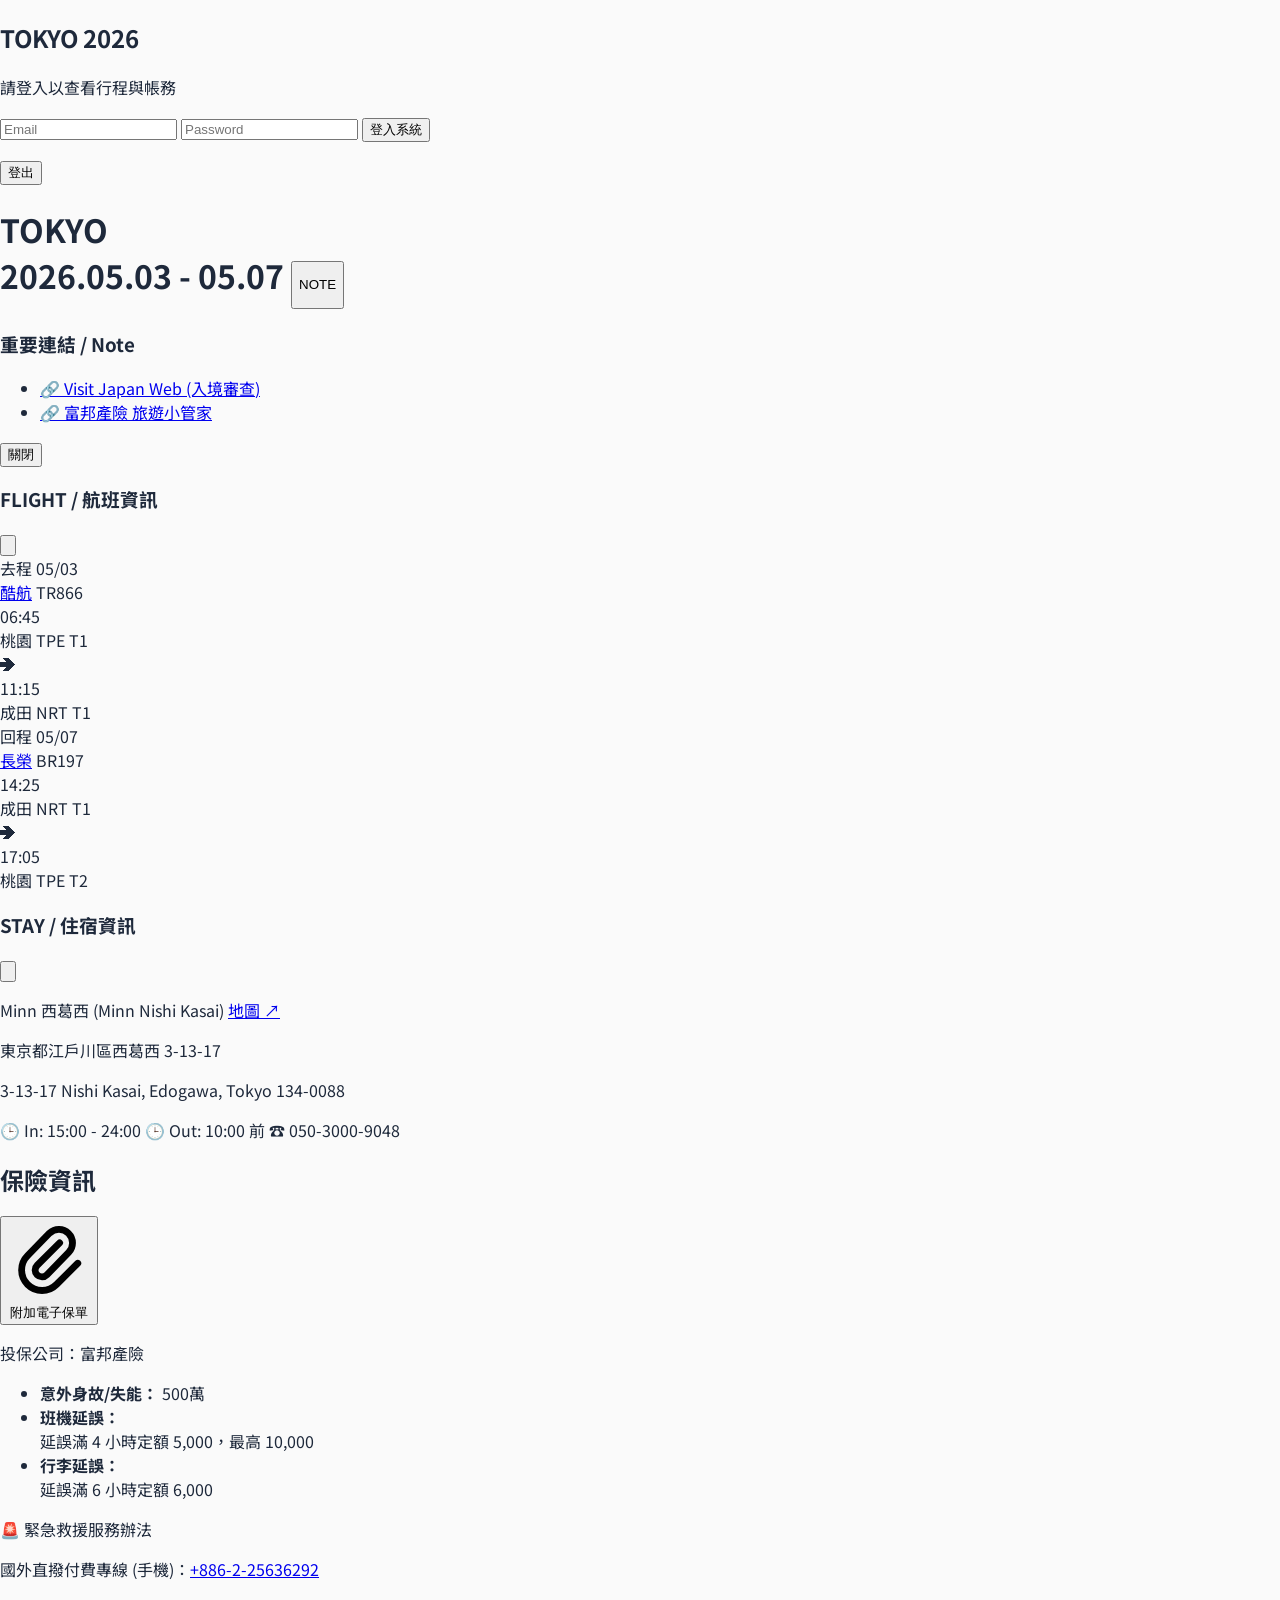
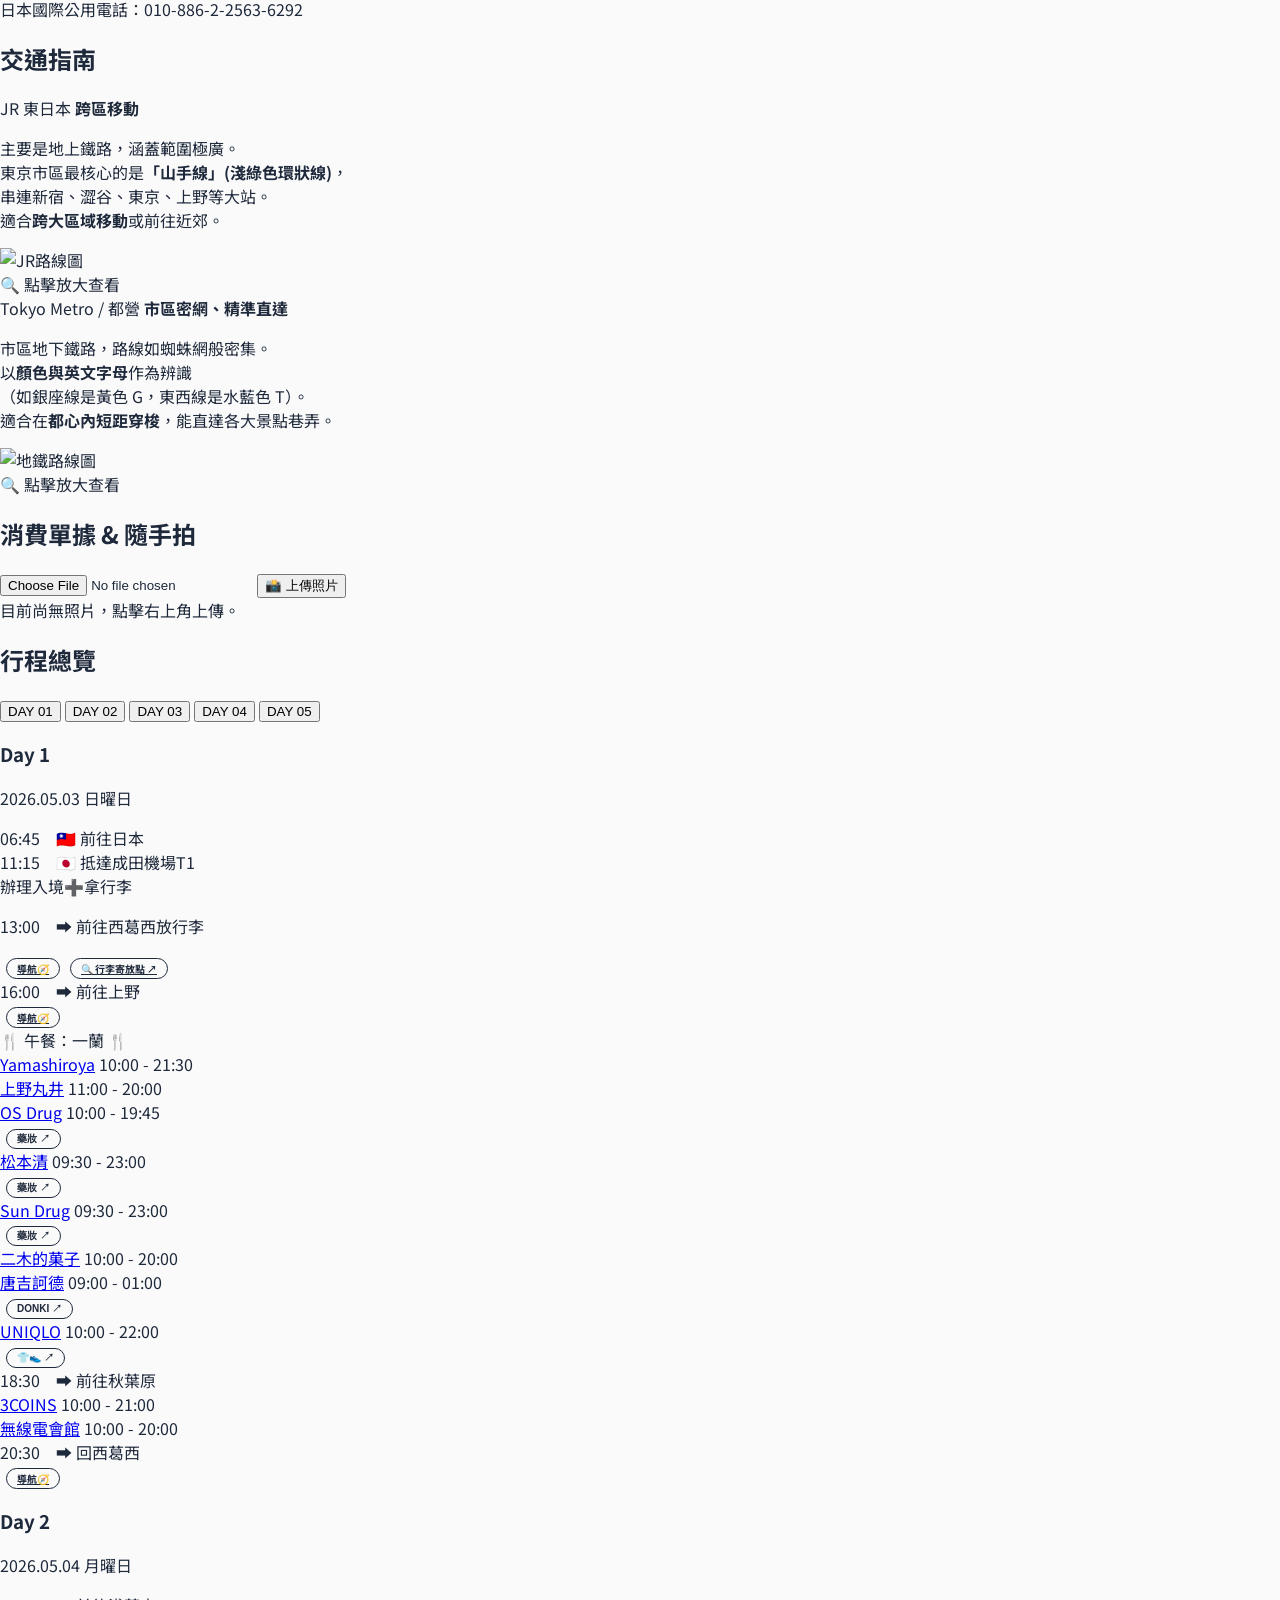
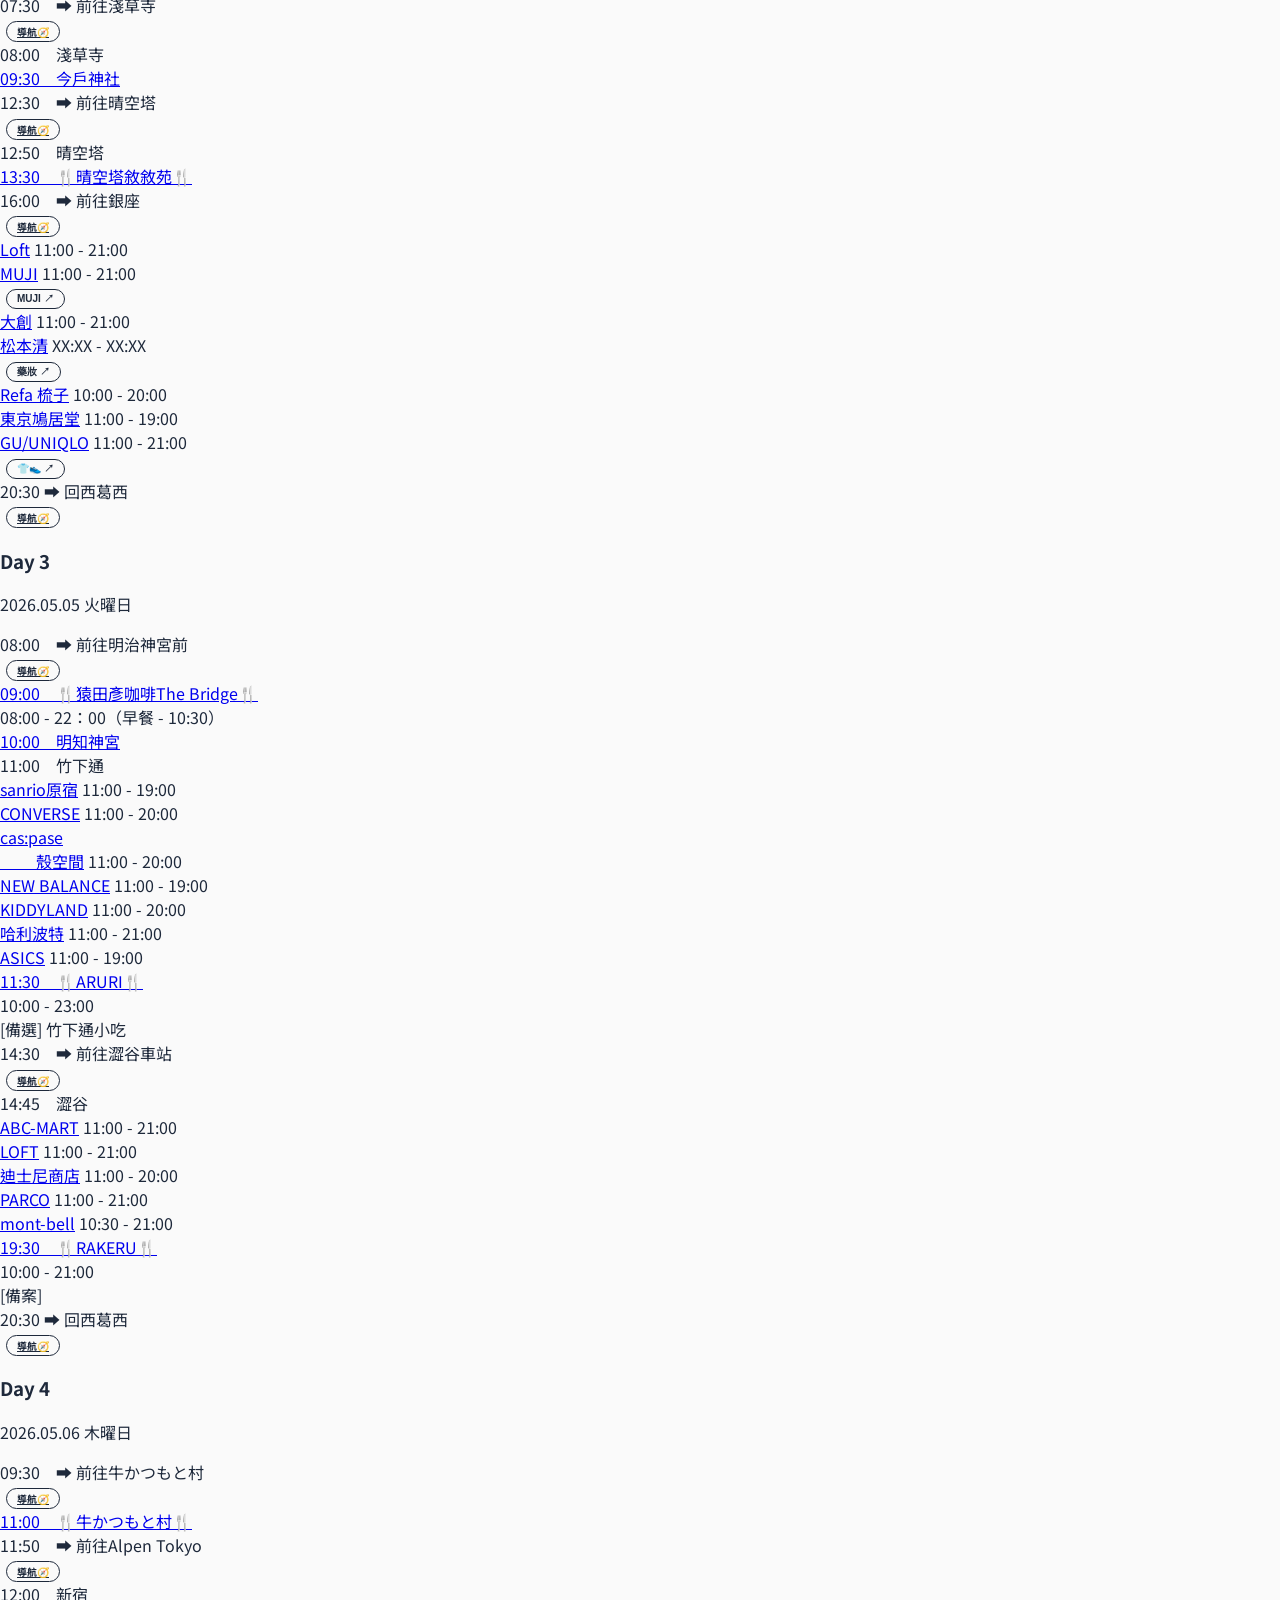
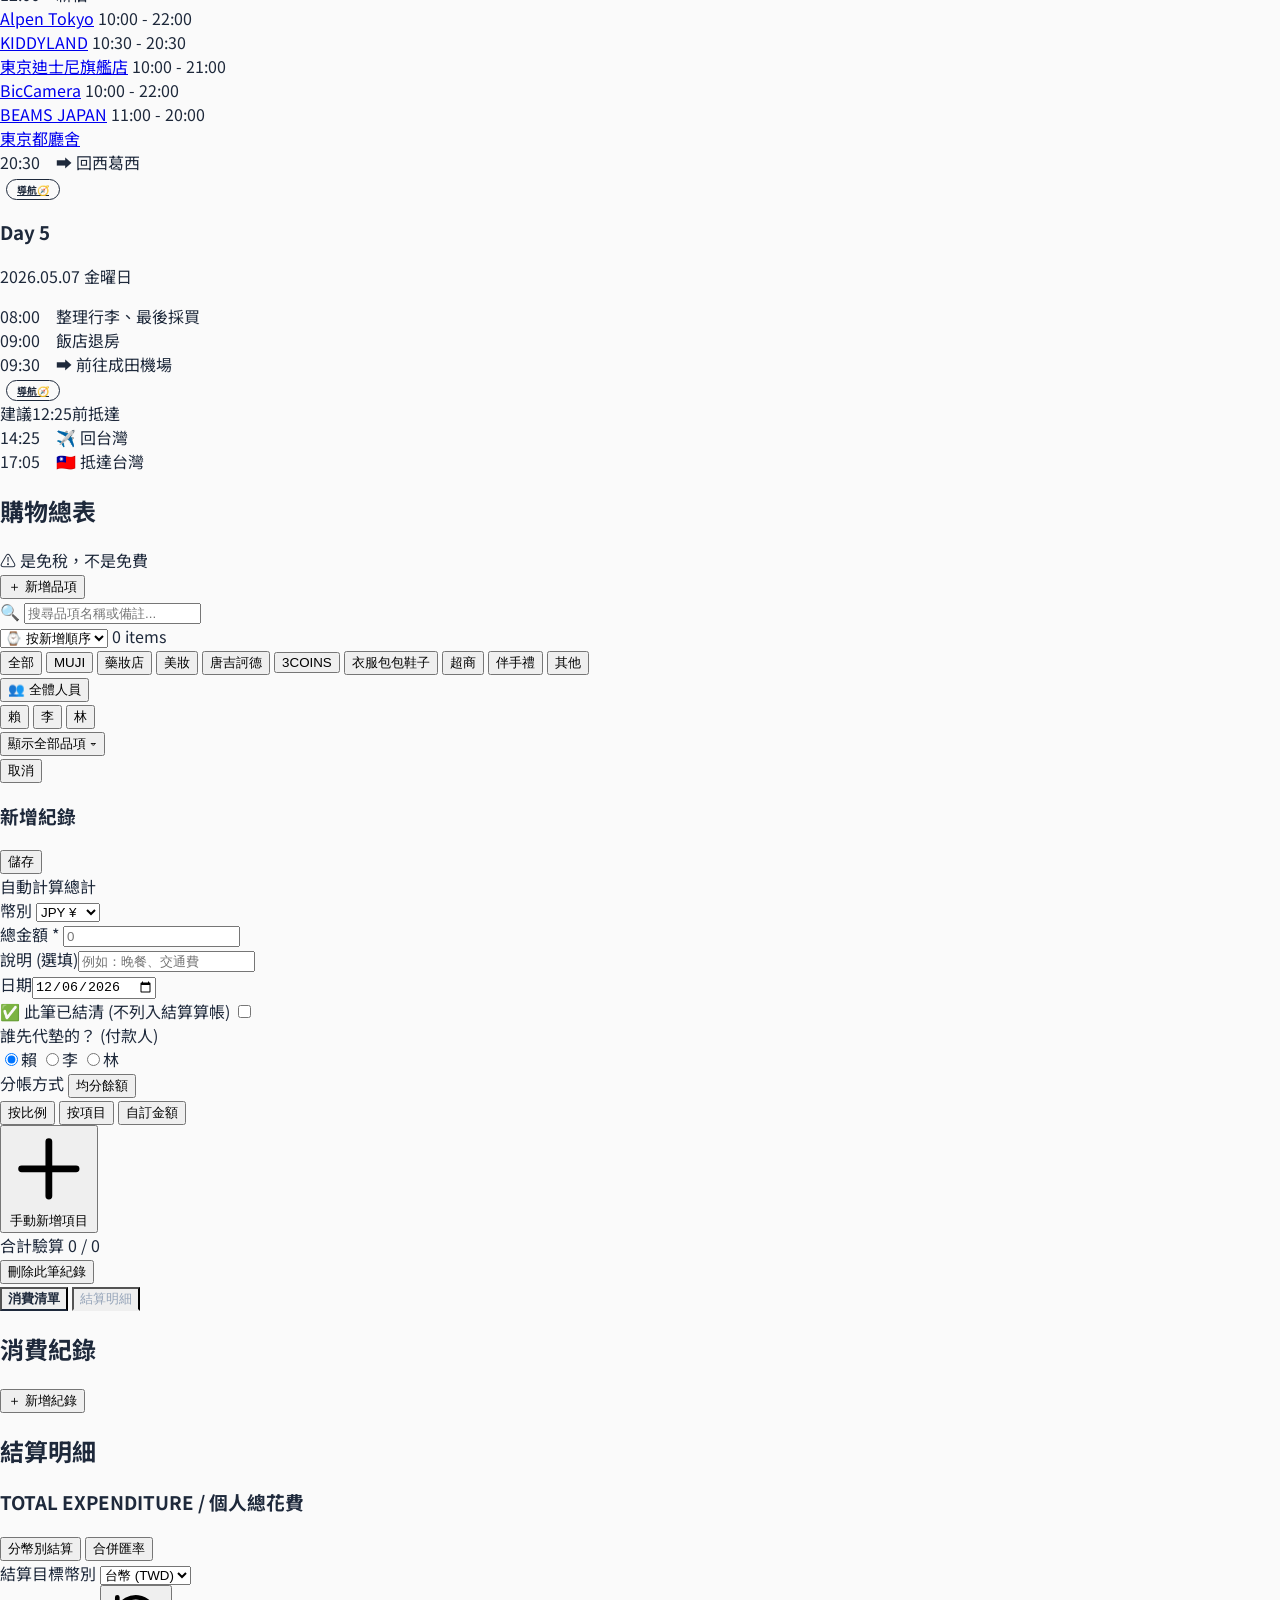
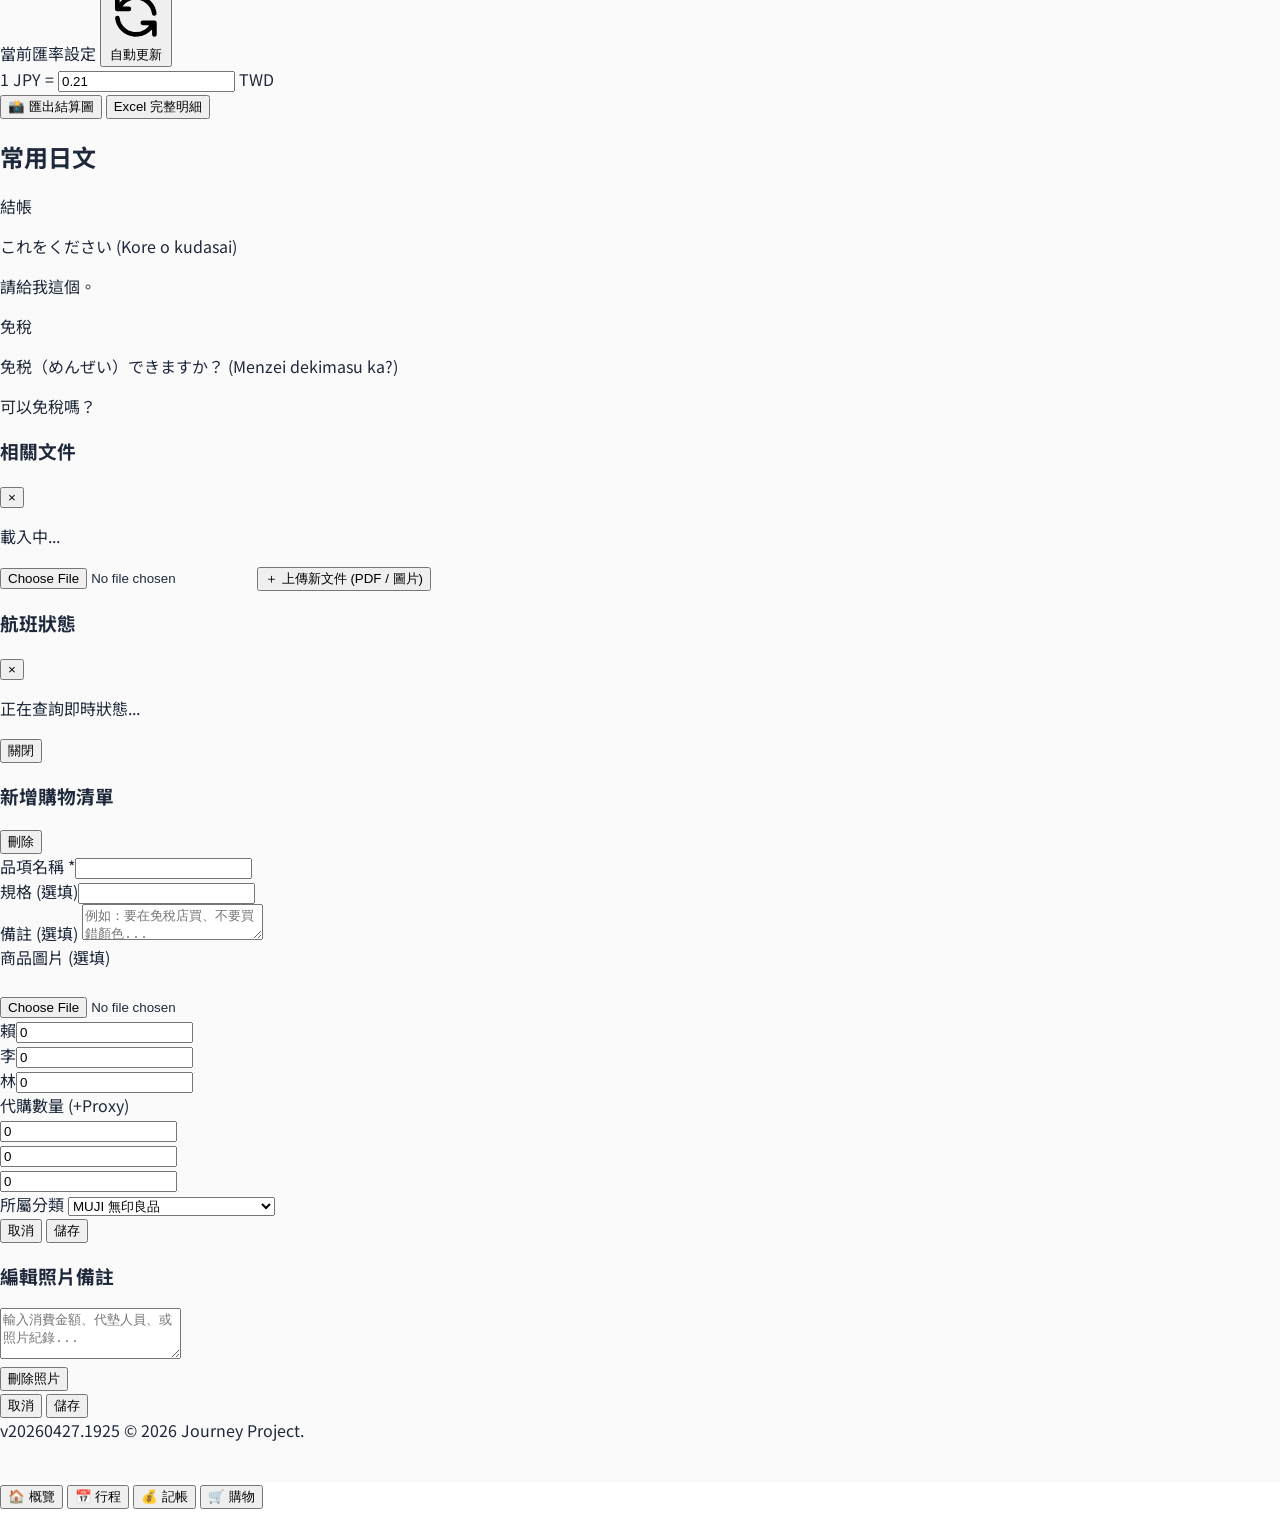
==== commit de27c643: "Update footer version number in index.html" ====
--- a/index.html
+++ b/index.html
@@ -1461,7 +1461,7 @@
         </div>
         <!-- 上下文選單 -->
         <div id="context-menu"></div>
-        <footer class="text-center text-xs text-gray-400 py-12">v20260427.1200 © 2026 Journey Project. </footer>
+        <footer class="text-center text-xs text-gray-400 py-12">v20260427.1925 © 2026 Journey Project. </footer>
         <div id="lightbox"
             class="hidden fixed inset-0 bg-black bg-opacity-95 z-[110] cursor-zoom-out flex flex-col justify-center items-center p-4"
             onclick="closeLightbox()">
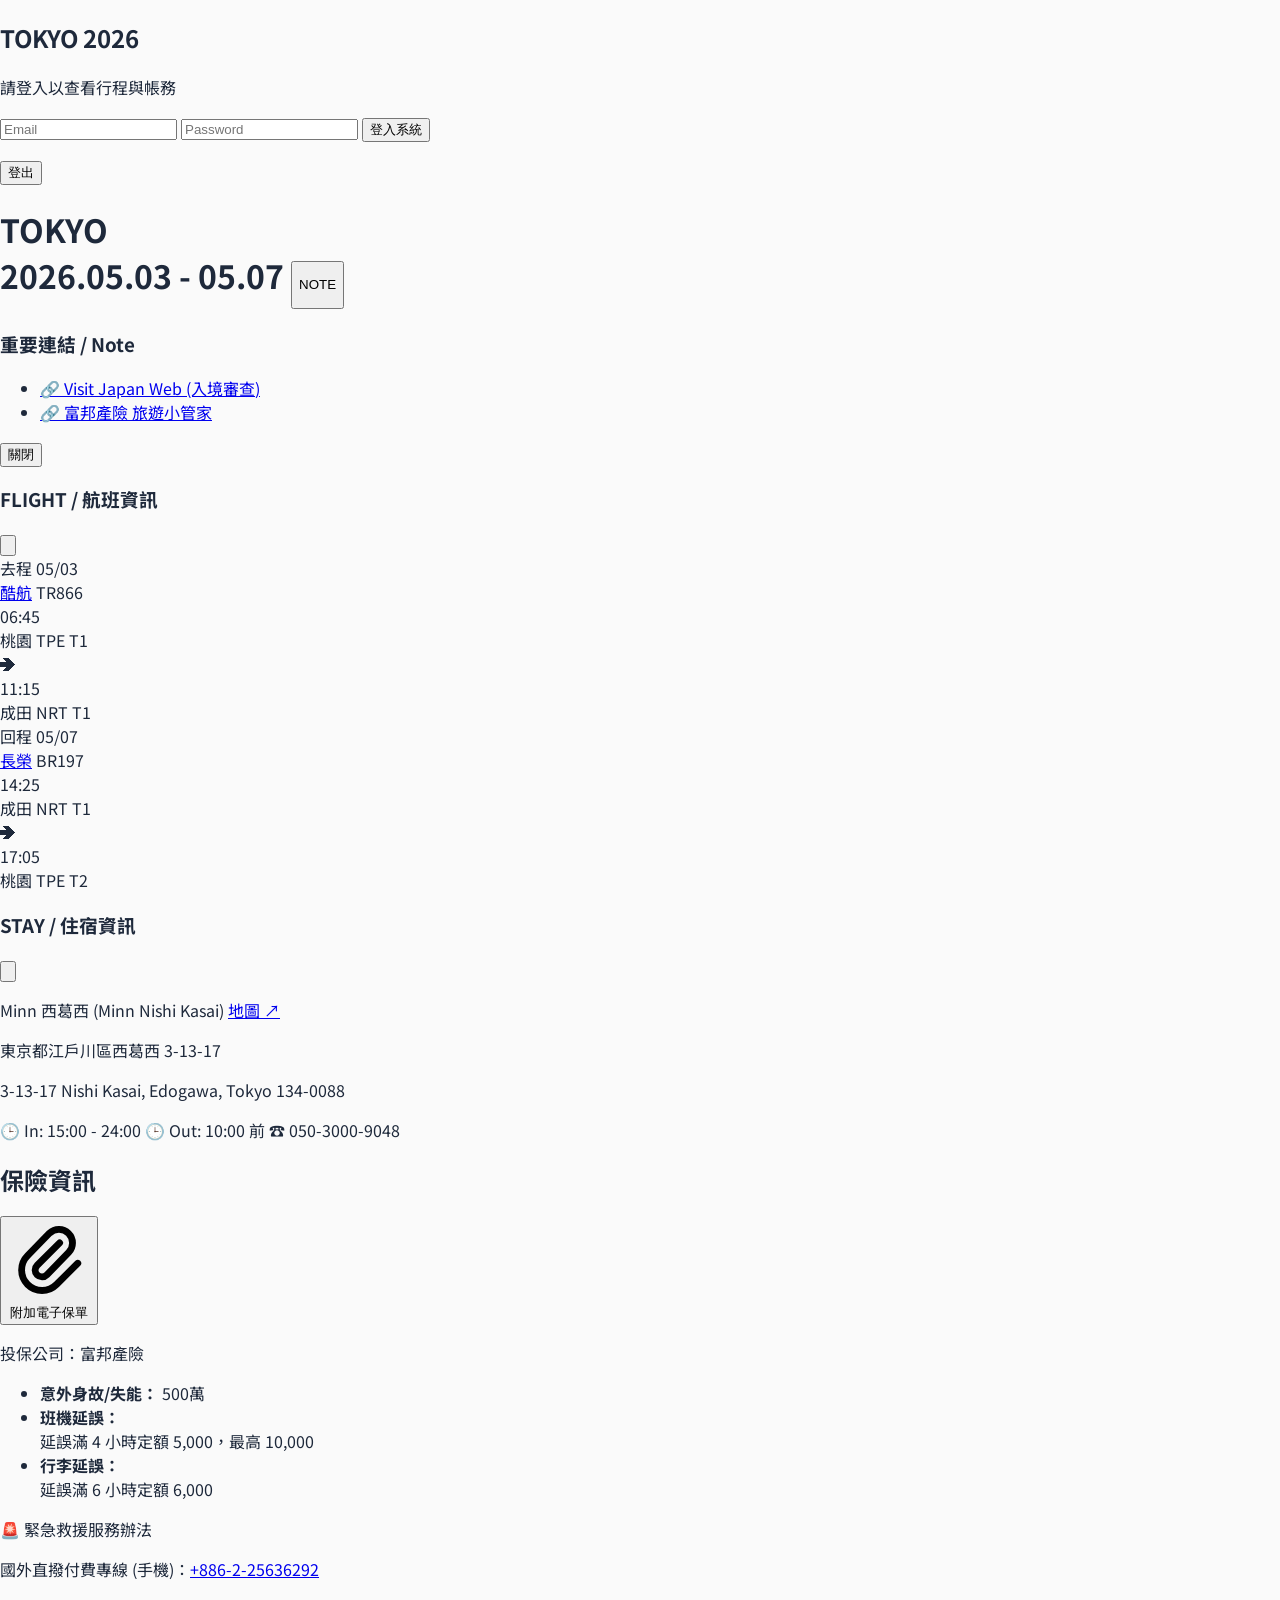
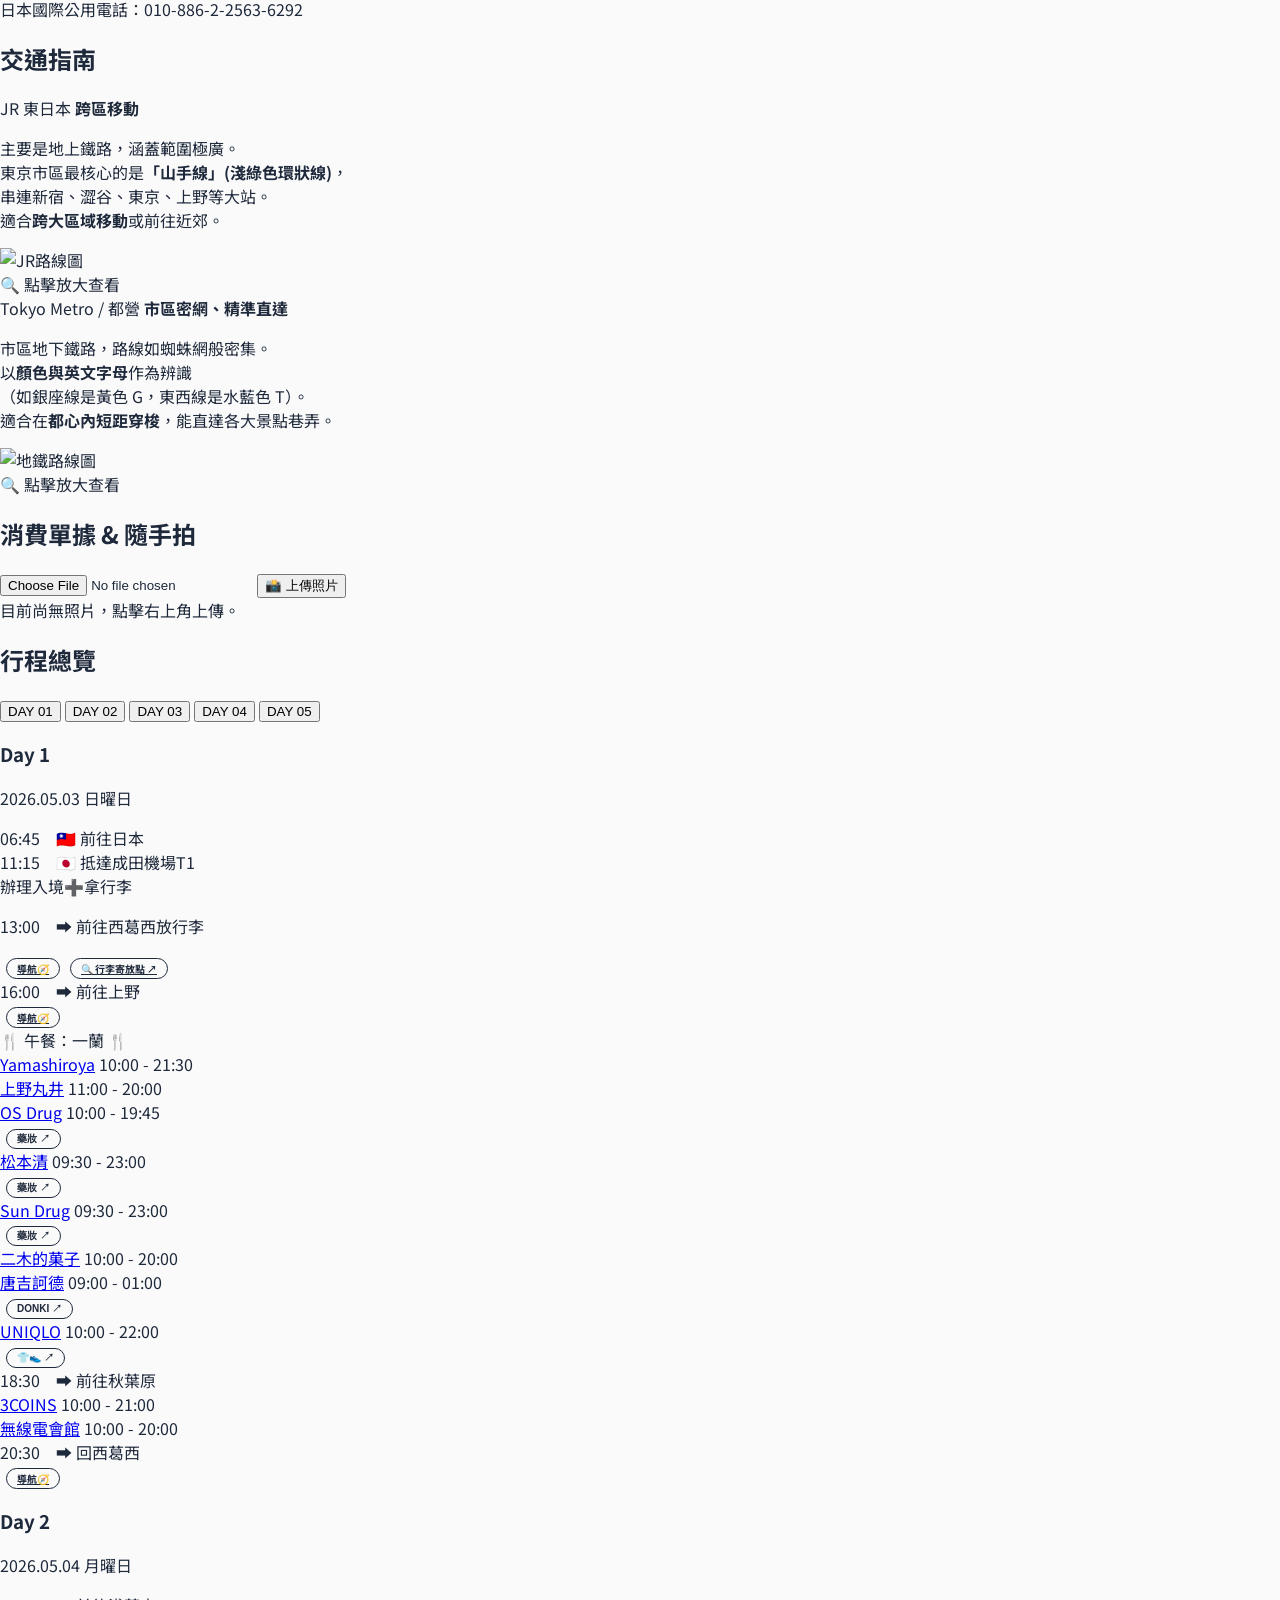
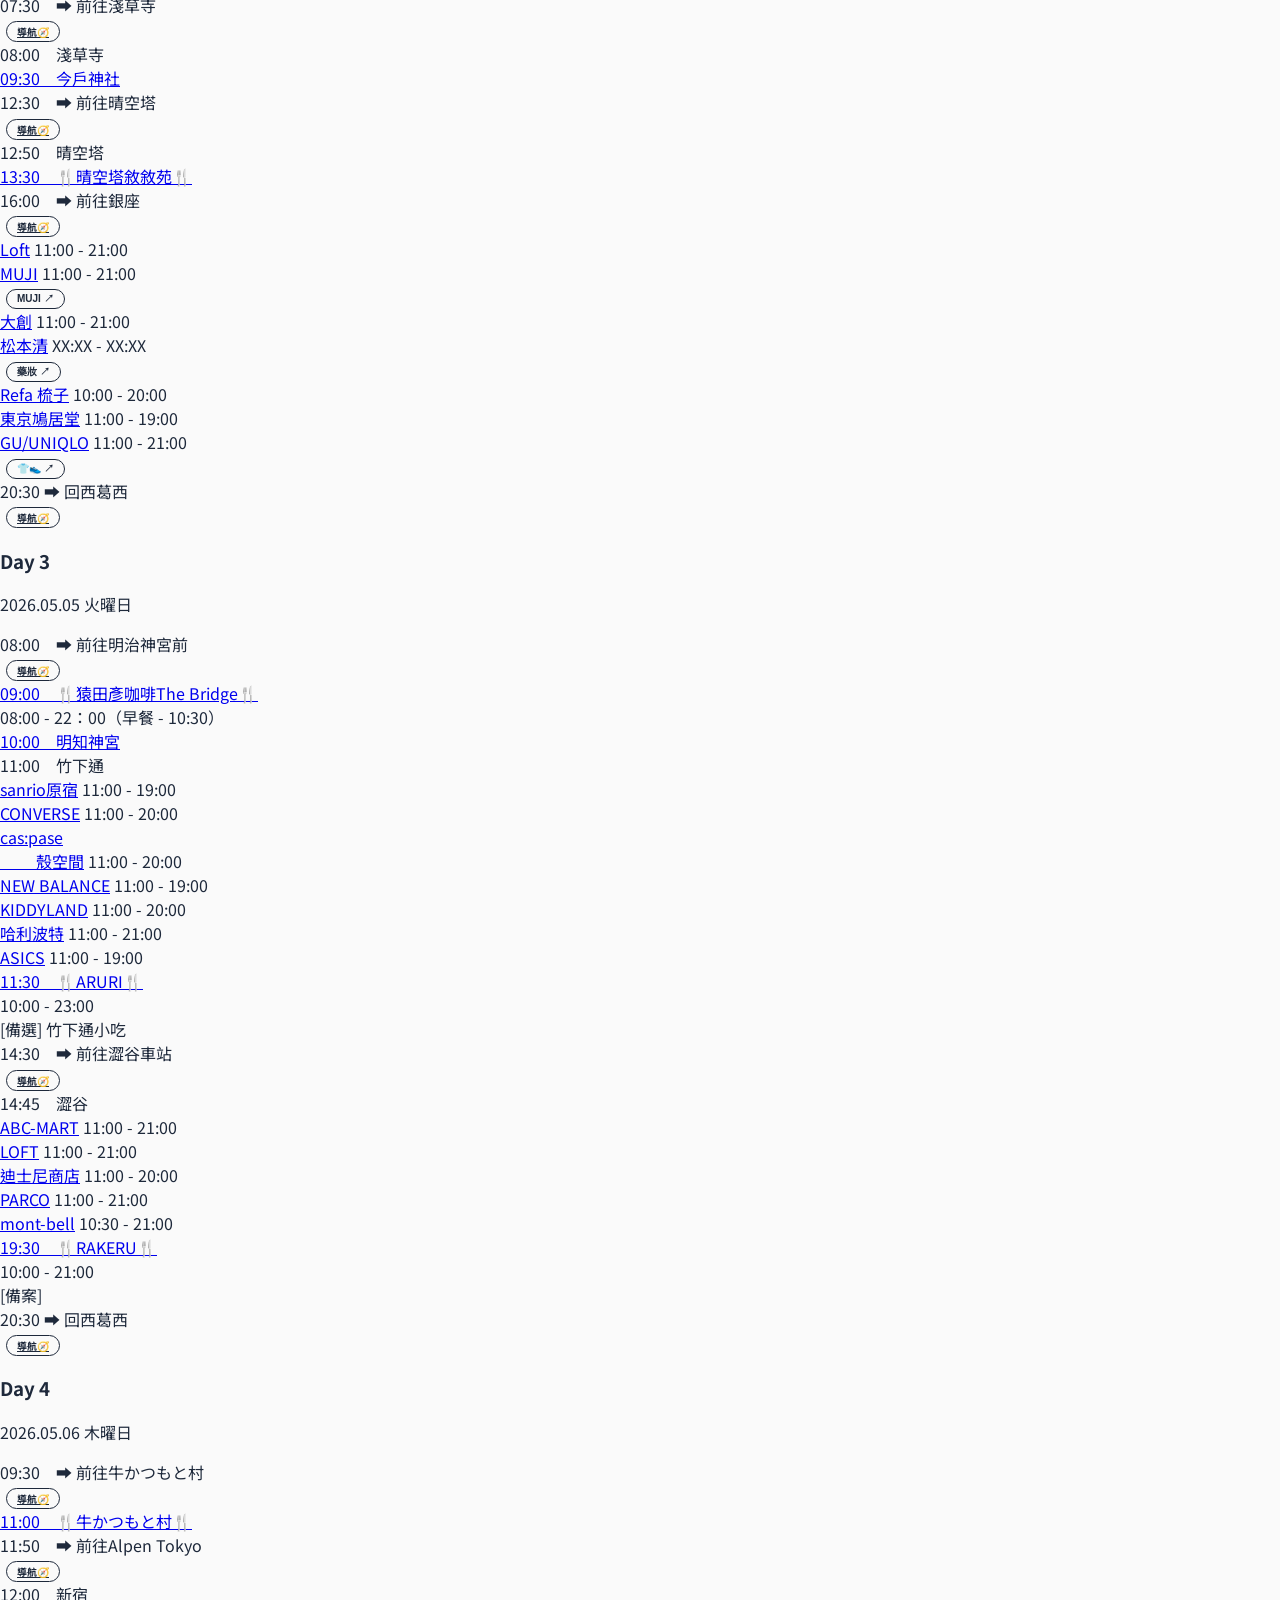
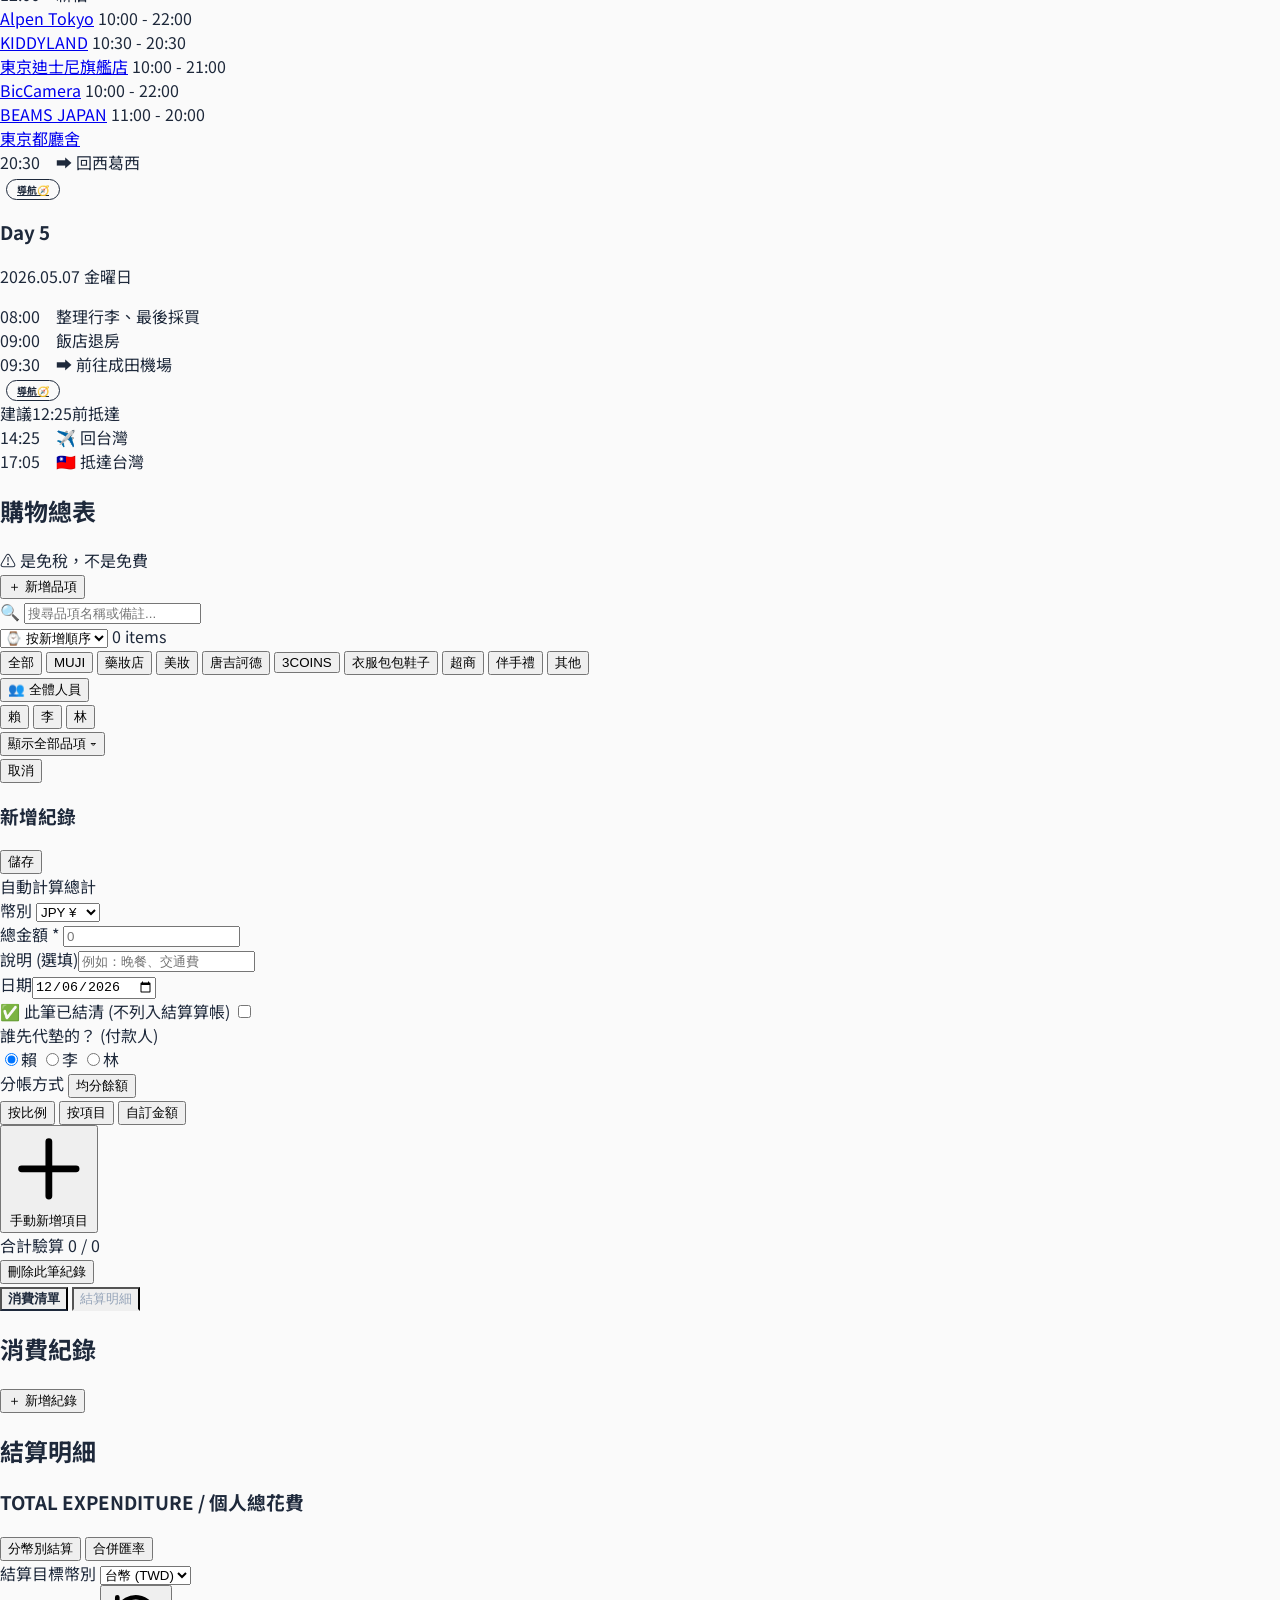
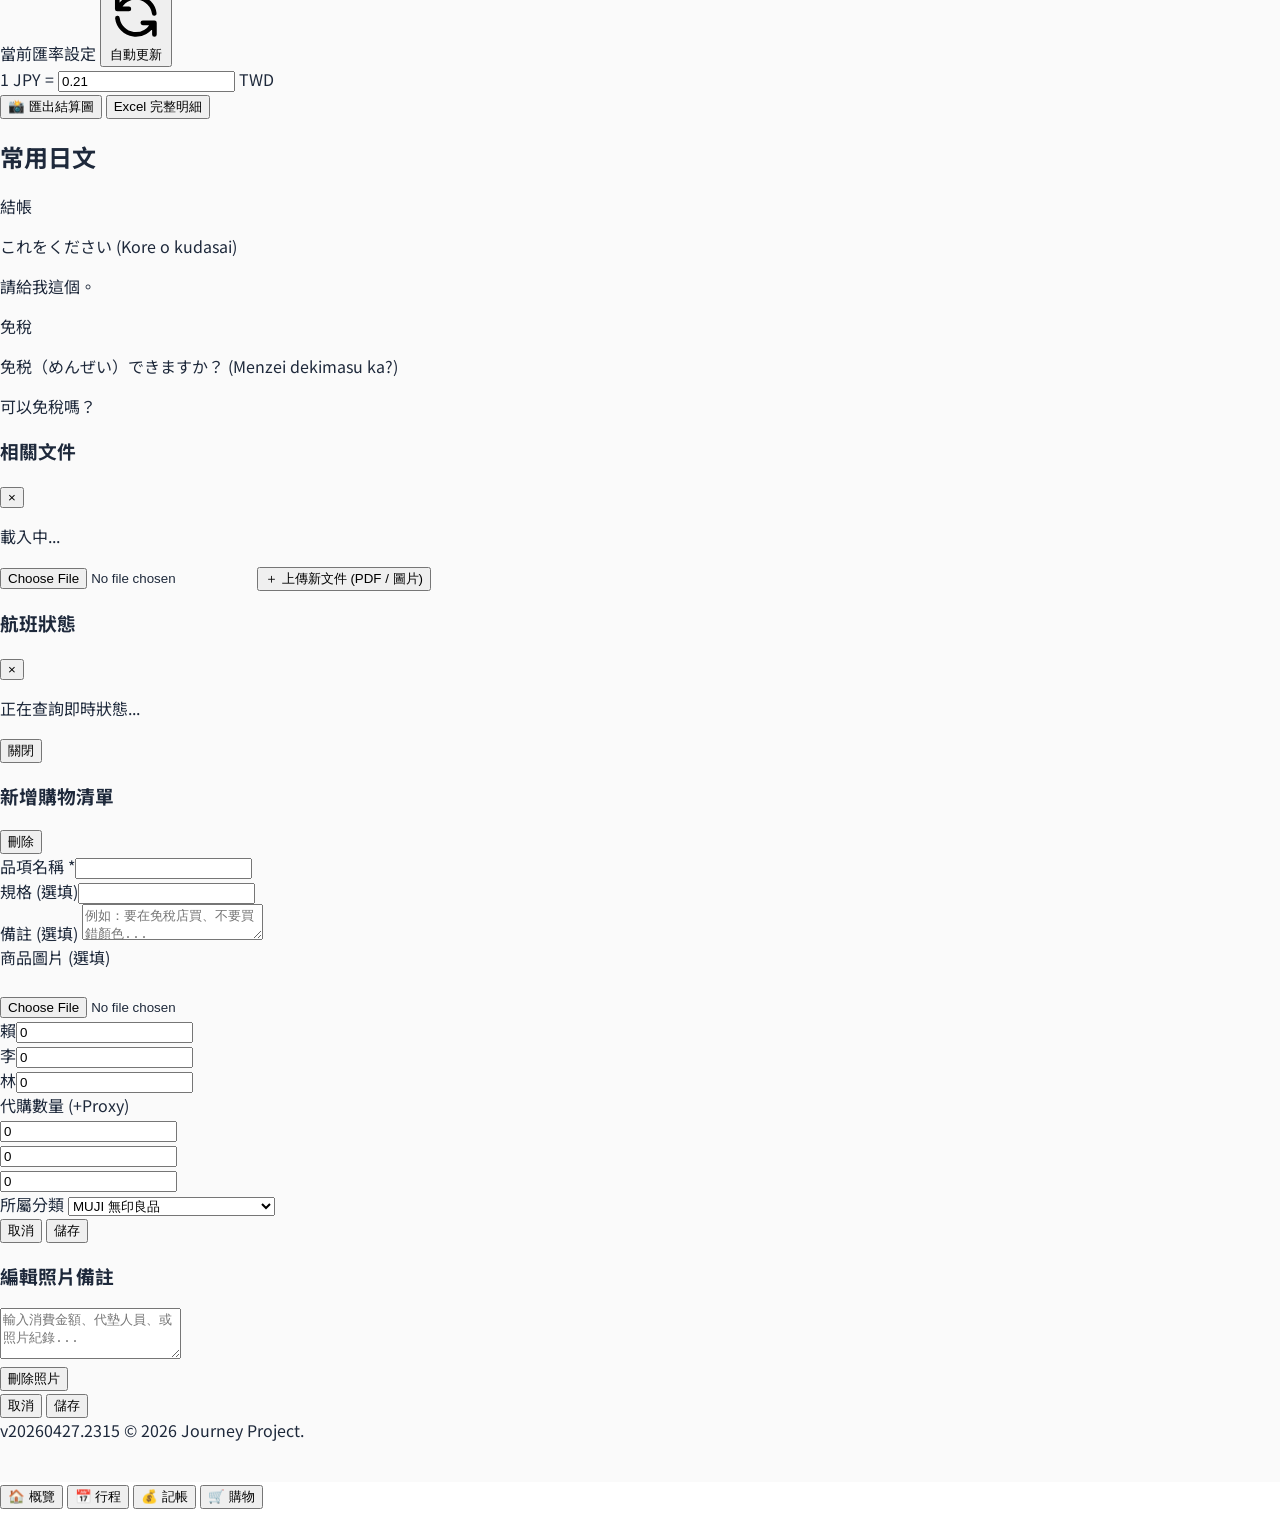
==== commit dcf940f6: "Update print statement from 'Hello' to 'Goodbye'" ====
--- a/index.html
+++ b/index.html
@@ -1,88 +1,159 @@
-<!DOCTYPE html>
+<!doctype html>
 <html lang="zh-TW" class="scroll-smooth">
-
-<head>
-    <meta charset="UTF-8">
-    <meta name="viewport" content="width=device-width, initial-scale=1.0">
+  <head>
+    <meta charset="UTF-8" />
+    <meta name="viewport" content="width=device-width, initial-scale=1.0" />
     <title>TOKYO 2026 | Journey</title>
     <script src="https://cdn.tailwindcss.com"></script>
     <script src="https://cdn.jsdelivr.net/npm/@supabase/supabase-js@2"></script>
     <script src="https://cdnjs.cloudflare.com/ajax/libs/html2canvas/1.4.1/html2canvas.min.js"></script>
     <script src="https://cdn.jsdelivr.net/npm/xlsx@0.18.5/dist/xlsx.full.min.js"></script>
 
-    <link rel="stylesheet" href="main.css">
-</head>
-
-<body class="antialiased overflow-x-hidden">
+    <link rel="stylesheet" href="main.css" />
+  </head>
+
+  <body class="antialiased overflow-x-hidden">
     <!-- 身分驗證 -->
-    <div id="auth-container" class="hidden min-h-screen flex items-center justify-center bg-gray-50 px-6">
-        <div class="max-w-md w-full bg-white p-10 shadow-2xl border border-gray-100 text-center">
-            <h2 class="text-3xl font-bold tracking-widest text-slate-800 mb-2">TOKYO 2026</h2>
-            <p class="text-gray-400 text-sm mb-8">請登入以查看行程與帳務</p>
-
-            <form id="login-form" class="space-y-4">
-                <input type="email" id="login-email" placeholder="Email" required
-                    class="w-full border-b border-gray-300 py-3 focus:outline-none focus:border-slate-800 text-sm">
-                <input type="password" id="login-password" placeholder="Password" required
-                    class="w-full border-b border-gray-300 py-3 focus:outline-none focus:border-slate-800 text-sm">
-                <button type="submit" id="btn-login"
-                    class="w-full bg-slate-800 text-white py-3 mt-6 font-bold hover:bg-slate-700 transition tracking-widest">登入系統</button>
-            </form>
-            <p id="login-error" class="text-red-500 text-xs mt-4 hidden"></p>
-        </div>
+    <div
+      id="auth-container"
+      class="hidden min-h-screen flex items-center justify-center bg-gray-50 px-6"
+    >
+      <div
+        class="max-w-md w-full bg-white p-10 shadow-2xl border border-gray-100 text-center"
+      >
+        <h2 class="text-3xl font-bold tracking-widest text-slate-800 mb-2">
+          TOKYO 2026
+        </h2>
+        <p class="text-gray-400 text-sm mb-8">請登入以查看行程與帳務</p>
+
+        <form id="login-form" class="space-y-4">
+          <input
+            type="email"
+            id="login-email"
+            placeholder="Email"
+            required
+            class="w-full border-b border-gray-300 py-3 focus:outline-none focus:border-slate-800 text-sm"
+          />
+          <input
+            type="password"
+            id="login-password"
+            placeholder="Password"
+            required
+            class="w-full border-b border-gray-300 py-3 focus:outline-none focus:border-slate-800 text-sm"
+          />
+          <button
+            type="submit"
+            id="btn-login"
+            class="w-full bg-slate-800 text-white py-3 mt-6 font-bold hover:bg-slate-700 transition tracking-widest"
+          >
+            登入系統
+          </button>
+        </form>
+        <p id="login-error" class="text-red-500 text-xs mt-4 hidden"></p>
+      </div>
     </div>
     <!-- 主要內容 -->
     <div id="main-content" class="hidden">
-        <header class="max-w-5xl mx-auto pt-16 pb-8 px-6 border-b border-gray-200 relative">
-            <div class="absolute top-8 right-6 flex items-center gap-3">
-                <span id="user-display" class="text-[10px] text-gray-400 font-mono"></span>
-                <button onclick="handleLogout()"
-                    class="text-[10px] border border-gray-200 px-2 py-1 text-gray-400 hover:text-red-500 hover:border-red-200 transition">登出</button>
-            </div>
-        </header>
-        <!-- 標題 -->
-        <main class="max-w-5xl mx-auto px-6 py-8 mb-20">
-            <div id="tab-overview-content" class="tab-pane"> <!--首頁-->
-                <h1 class="text-5xl font-bold tracking-widest text-slate-800">TOKYO
-                    <br><span class="text-sm font-normal text-gray-500 tracking-normal height-[1.2em]">2026.05.03 -
-                        05.07</span>
-                    <button onclick="openNoteModal()" class="text-gray-400 hover:text-amber-500 transition">
-                        <p>
-                            <span class="border-2 rounded-md px-2 py-1 text-sm font-bold">
-                                NOTE
-                            </span>
-                        </p>
-                    </button>
-                </h1>
-                <!-- 重要連結 -->
-                <div id="note-modal"
-                    class="hidden fixed inset-0 bg-black bg-opacity-60 flex justify-center items-center z-50 p-4">
-                    <div class="bg-white p-6 w-full max-w-sm shadow-2xl rounded-lg">
-                        <h3 class="text-lg font-bold text-slate-800 mb-4 border-b pb-2">重要連結 / Note</h3>
-                        <ul class="space-y-3 text-sm">
-                            <li><a href="https://vjw-lp.digital.go.jp/" target="_blank"
-                                    class="text-blue-600 hover:underline">🔗
-                                    Visit Japan Web (入境審查)</a></li>
-                            <li><a href="https://b2c.518fb.com/TravelHouseKeeper/index.html#" target="_blank"
-                                    class="text-blue-600 hover:underline">🔗 富邦產險 旅遊小管家</a></li>
-                        </ul>
-                        <button onclick="closeNoteModal()"
-                            class="mt-6 w-full py-2 bg-gray-100 text-gray-600 rounded-sm text-xs font-bold">關閉</button>
-                    </div>
-                </div>
-                <!-- 航班資訊 -->
-                <div class="mt-12 grid grid-cols-1 md:grid-cols-2 gap-8">
-                    <div class="bg-white border border-gray-100 p-5 shadow-sm relative rounded-lg">
-                        <div class="flex justify-between items-center mb-6">
-                            <h3 class="text-xs font-bold text-gray-400 tracking-widest">FLIGHT / 航班資訊</h3>
-                            <button onclick="openDocModal('flight')" class="text-gray-400 hover:text-slate-800">
-                                <svg class="h-5 w-5" fill="none" stroke="currentColor" viewBox="0 0 24 24">
-                                    <path stroke-linecap="round" stroke-linejoin="round" stroke-width="2"
-                                        d="M15.172 7l-6.586 6.586a2 2 0 102.828 2.828l6.414-6.586a4 4 0 00-5.656-5.656l-6.415 6.585a6 6 0 108.486 8.486L20.5 13" />
-                                </svg>
-                            </button>
-                        </div>
-                        <!-- <div class="bg-white border border-gray-100 p-6 shadow-sm relative group">
+      <header
+        class="max-w-5xl mx-auto pt-16 pb-8 px-6 border-b border-gray-200 relative"
+      >
+        <div class="absolute top-8 right-6 flex items-center gap-3">
+          <span
+            id="user-display"
+            class="text-[10px] text-gray-400 font-mono"
+          ></span>
+          <button
+            onclick="handleLogout()"
+            class="text-[10px] border border-gray-200 px-2 py-1 text-gray-400 hover:text-red-500 hover:border-red-200 transition"
+          >
+            登出
+          </button>
+        </div>
+      </header>
+      <!-- 標題 -->
+      <main class="max-w-5xl mx-auto px-6 py-8 mb-20">
+        <div id="tab-overview-content" class="tab-pane">
+          <!--首頁-->
+          <h1 class="text-5xl font-bold tracking-widest text-slate-800">
+            TOKYO <br /><span
+              class="text-sm font-normal text-gray-500 tracking-normal height-[1.2em]"
+              >2026.05.03 - 05.07</span
+            >
+            <button
+              onclick="openNoteModal()"
+              class="text-gray-400 hover:text-amber-500 transition"
+            >
+              <p>
+                <span class="border-2 rounded-md px-2 py-1 text-sm font-bold">
+                  NOTE
+                </span>
+              </p>
+            </button>
+          </h1>
+          <!-- 重要連結 -->
+          <div
+            id="note-modal"
+            class="hidden fixed inset-0 bg-black bg-opacity-60 flex justify-center items-center z-50 p-4"
+          >
+            <div class="bg-white p-6 w-full max-w-sm shadow-2xl rounded-lg">
+              <h3 class="text-lg font-bold text-slate-800 mb-4 border-b pb-2">
+                重要連結 / Note
+              </h3>
+              <ul class="space-y-3 text-sm">
+                <li>
+                  <a
+                    href="https://vjw-lp.digital.go.jp/"
+                    target="_blank"
+                    class="text-blue-600 hover:underline"
+                    >🔗 Visit Japan Web (入境審查)</a
+                  >
+                </li>
+                <li>
+                  <a
+                    href="https://b2c.518fb.com/TravelHouseKeeper/index.html#"
+                    target="_blank"
+                    class="text-blue-600 hover:underline"
+                    >🔗 富邦產險 旅遊小管家</a
+                  >
+                </li>
+              </ul>
+              <button
+                onclick="closeNoteModal()"
+                class="mt-6 w-full py-2 bg-gray-100 text-gray-600 rounded-sm text-xs font-bold"
+              >
+                關閉
+              </button>
+            </div>
+          </div>
+          <!-- 航班資訊 -->
+          <div class="mt-12 grid grid-cols-1 md:grid-cols-2 gap-8">
+            <div
+              class="bg-white border border-gray-100 p-5 shadow-sm relative rounded-lg"
+            >
+              <div class="flex justify-between items-center mb-6">
+                <h3 class="text-xs font-bold text-gray-400 tracking-widest">
+                  FLIGHT / 航班資訊
+                </h3>
+                <button
+                  onclick="openDocModal('flight')"
+                  class="text-gray-400 hover:text-slate-800"
+                >
+                  <svg
+                    class="h-5 w-5"
+                    fill="none"
+                    stroke="currentColor"
+                    viewBox="0 0 24 24"
+                  >
+                    <path
+                      stroke-linecap="round"
+                      stroke-linejoin="round"
+                      stroke-width="2"
+                      d="M15.172 7l-6.586 6.586a2 2 0 102.828 2.828l6.414-6.586a4 4 0 00-5.656-5.656l-6.415 6.585a6 6 0 108.486 8.486L20.5 13"
+                    />
+                  </svg>
+                </button>
+              </div>
+              <!-- <div class="bg-white border border-gray-100 p-6 shadow-sm relative group">
                         <div class="space-y-4 text-sm text-slate-800">
                             <div class="flex justify-between items-end border-b border-gray-50 pb-3">
                                 
@@ -110,1403 +181,2414 @@
                         </div>
                     </div> -->
 
-                        <div class="mb-6 pb-6 border-b border-gray-50">
-                            <div class="flex justify-between items-center mb-3">
-                                <span class="bg-slate-800 text-white text-[10px] px-2 py-0.5 rounded-sm font-bold">去程
-                                    05/03</span>
-
-                                <div class="text-xs text-blue-1000 font-bold">
-                                    <a href="https://www.flyscoot.com/zhtw" target="_blank"
-                                        class="hover:text-blue-800 underline underline-offset-2 transition">酷航</a>
-                                    <span class="hover:text-blue-800 underline underline-offset-2 transition"
-                                        onclick="checkFlightStatus('TR866')">TR866</span>
-                                </div>
-                            </div>
-                            <div class="flex justify-between items-center">
-                                <div class="flex-1">
-                                    <div class="text-2xl font-black text-slate-800">06:45</div>
-                                    <div class="text-xs font-bold text-gray-500">桃園 TPE T1</div>
-                                </div>
-                                <div class="px-4 text-gray-300">➔</div>
-                                <div class="flex-1 text-right">
-                                    <div class="text-2xl font-black text-slate-800">11:15</div>
-                                    <div class="text-xs font-bold text-gray-500">成田 NRT T1</div>
-                                </div>
-                            </div>
-                        </div>
-
-                        <div>
-                            <div class="flex justify-between items-center mb-3">
-                                <span class="bg-slate-800 text-white text-[10px] px-2 py-0.5 rounded-sm font-bold">回程
-                                    05/07</span>
-                                <div class="text-xs text-blue-1000 font-bold">
-                                    <a href="https://www.evaair.com/zh-tw/index.html" target="_blank"
-                                        class="hover:text-blue-800 underline underline-offset-2 transition">長榮</a>
-                                    <span class="hover:text-blue-800 underline underline-offset-2 transition"
-                                        onclick="checkFlightStatus('BR197')">BR197</span>
-                                </div>
-                            </div>
-                            <div class="flex justify-between items-center">
-                                <div class="flex-1">
-                                    <div class="text-2xl font-black text-slate-800">14:25</div>
-                                    <div class="text-xs font-bold text-gray-500">成田 NRT T1</div>
-                                </div>
-                                <div class="px-4 text-gray-300">➔</div>
-                                <div class="flex-1 text-right">
-                                    <div class="text-2xl font-black text-slate-800">17:05</div>
-                                    <div class="text-xs font-bold text-gray-500">桃園 TPE T2</div>
-                                </div>
-                            </div>
-                        </div>
-                    </div>
-                    <div
-                        class="bg-white border border-gray-100 p-6 shadow-sm flex flex-col justify-between relative group">
-                        <div>
-                            <div class="flex justify-between items-start mb-4">
-                                <h3 class="text-xs font-bold text-gray-400 tracking-widest">STAY / 住宿資訊</h3>
-                                <button onclick="openDocModal('stay')"
-                                    class="text-gray-400 hover:text-slate-800 transition" title="附加/查看文件">
-                                    <svg xmlns="http://www.w3.org/2000/svg" class="h-5 w-5" fill="none"
-                                        viewBox="0 0 24 24" stroke="currentColor">
-                                        <path stroke-linecap="round" stroke-linejoin="round" stroke-width="2"
-                                            d="M15.172 7l-6.586 6.586a2 2 0 102.828 2.828l6.414-6.586a4 4 0 00-5.656-5.656l-6.415 6.585a6 6 0 108.486 8.486L20.5 13" />
-                                    </svg>
-                                </button>
-                            </div>
-                            <p class="font-bold text-lg text-slate-800 flex items-center flex-wrap gap-x-2">
-                                Minn 西葛西 (Minn Nishi Kasai)
-                                <a href="https://maps.app.goo.gl/gaUKSqGzxe7UiqkZ7?g_st=ic" target="_blank"
-                                    class="text-xs font-normal text-gray-400 hover:text-slate-800 underline underline-offset-2 transition">地圖
-                                    ↗</a>
-                            </p>
-                            <p class="text-gray-500 text-xs mt-1 font-bold">東京都江戶川區西葛西 3-13-17</p>
-                            <p class="text-gray-500 text-xs mt-1 font-bold">3-13-17 Nishi Kasai, Edogawa, Tokyo 134-0088
-                            </p>
-                        </div>
-                        <div
-                            class="flex flex-col md:flex-row gap-3 mt-6 pt-4 border-t border-gray-50 text-xs text-slate-600">
-                            <span class="flex items-center gap-2 font-bold">🕒 In: 15:00 - 24:00</span>
-                            <span class="flex items-center gap-2 font-bold">🕒 Out: 10:00 前</span>
-                            <span class="flex items-center gap-2 font-bold">☎️ 050-3000-9048</span>
-                        </div>
-                    </div>
-                </div>
-                <div>
-                    <div class="flex justify-between items-end mb-6 border-l-4 border-slate-800 pl-3 mt-10">
-                        <h2 class="text-xl font-bold">保險資訊</h2>
-                        <button onclick="openDocModal('insurance')"
-                            class="text-slate-500 hover:text-slate-800 transition flex items-center gap-1 text-xs font-bold border border-slate-200 px-3 py-1.5 rounded-sm hover:bg-slate-50"
-                            title="附加/查看電子保單">
-                            <svg xmlns="http://www.w3.org/2000/svg" class="h-4 w-4" fill="none" viewBox="0 0 24 24"
-                                stroke="currentColor">
-                                <path stroke-linecap="round" stroke-linejoin="round" stroke-width="2"
-                                    d="M15.172 7l-6.586 6.586a2 2 0 102.828 2.828l6.414-6.586a4 4 0 00-5.656-5.656l-6.415 6.585a6 6 0 108.486 8.486L20.5 13" />
-                            </svg>
-                            附加電子保單
-                        </button>
-                    </div>
-                    <div class="bg-white border border-gray-100 p-5 shadow-sm text-sm space-y-4">
-                        <p class="font-bold text-slate-800 border-b pb-2 text-base">投保公司：富邦產險</p>
-                        <ul class="list-disc pl-5 text-gray-600 space-y-2 leading-relaxed">
-                            <li><strong class="text-slate-800">意外身故/失能：</strong> 500萬</li>
-                            <li><strong class="text-slate-800">班機延誤：</strong> <br> 延誤滿 4 小時定額 5,000，最高 10,000</li>
-                            <li><strong class="text-slate-800">行李延誤：</strong> <br> 延誤滿 6 小時定額 6,000</li>
-                        </ul>
-                        <div class="bg-gray-50 p-4 rounded border border-gray-100 mt-2">
-                            <p class="font-bold text-slate-800 text-xs mb-2">🚨 緊急救援服務辦法</p>
-                            <p class="text-xs text-gray-600 mb-1">國外直撥付費專線 (手機)：<a href="tel:+886225636292"
-                                    class="text-blue-600 font-bold hover:underline">+886-2-25636292</a></p>
-                            <!-- <p class="text-xs text-gray-600">當地國際公用電話：<span
+              <div class="mb-6 pb-6 border-b border-gray-50">
+                <div class="flex justify-between items-center mb-3">
+                  <span
+                    class="bg-slate-800 text-white text-[10px] px-2 py-0.5 rounded-sm font-bold"
+                    >去程 05/03</span
+                  >
+
+                  <div class="text-xs text-blue-1000 font-bold">
+                    <a
+                      href="https://www.flyscoot.com/zhtw"
+                      target="_blank"
+                      class="hover:text-blue-800 underline underline-offset-2 transition"
+                      >酷航</a
+                    >
+                    <span
+                      class="hover:text-blue-800 underline underline-offset-2 transition"
+                      onclick="checkFlightStatus('TR866')"
+                      >TR866</span
+                    >
+                  </div>
+                </div>
+                <div class="flex justify-between items-center">
+                  <div class="flex-1">
+                    <div class="text-2xl font-black text-slate-800">06:45</div>
+                    <div class="text-xs font-bold text-gray-500">
+                      桃園 TPE T1
+                    </div>
+                  </div>
+                  <div class="px-4 text-gray-300">➔</div>
+                  <div class="flex-1 text-right">
+                    <div class="text-2xl font-black text-slate-800">11:15</div>
+                    <div class="text-xs font-bold text-gray-500">
+                      成田 NRT T1
+                    </div>
+                  </div>
+                </div>
+              </div>
+
+              <div>
+                <div class="flex justify-between items-center mb-3">
+                  <span
+                    class="bg-slate-800 text-white text-[10px] px-2 py-0.5 rounded-sm font-bold"
+                    >回程 05/07</span
+                  >
+                  <div class="text-xs text-blue-1000 font-bold">
+                    <a
+                      href="https://www.evaair.com/zh-tw/index.html"
+                      target="_blank"
+                      class="hover:text-blue-800 underline underline-offset-2 transition"
+                      >長榮</a
+                    >
+                    <span
+                      class="hover:text-blue-800 underline underline-offset-2 transition"
+                      onclick="checkFlightStatus('BR197')"
+                      >BR197</span
+                    >
+                  </div>
+                </div>
+                <div class="flex justify-between items-center">
+                  <div class="flex-1">
+                    <div class="text-2xl font-black text-slate-800">14:25</div>
+                    <div class="text-xs font-bold text-gray-500">
+                      成田 NRT T1
+                    </div>
+                  </div>
+                  <div class="px-4 text-gray-300">➔</div>
+                  <div class="flex-1 text-right">
+                    <div class="text-2xl font-black text-slate-800">17:05</div>
+                    <div class="text-xs font-bold text-gray-500">
+                      桃園 TPE T2
+                    </div>
+                  </div>
+                </div>
+              </div>
+            </div>
+            <div
+              class="bg-white border border-gray-100 p-6 shadow-sm flex flex-col justify-between relative group"
+            >
+              <div>
+                <div class="flex justify-between items-start mb-4">
+                  <h3 class="text-xs font-bold text-gray-400 tracking-widest">
+                    STAY / 住宿資訊
+                  </h3>
+                  <button
+                    onclick="openDocModal('stay')"
+                    class="text-gray-400 hover:text-slate-800 transition"
+                    title="附加/查看文件"
+                  >
+                    <svg
+                      xmlns="http://www.w3.org/2000/svg"
+                      class="h-5 w-5"
+                      fill="none"
+                      viewBox="0 0 24 24"
+                      stroke="currentColor"
+                    >
+                      <path
+                        stroke-linecap="round"
+                        stroke-linejoin="round"
+                        stroke-width="2"
+                        d="M15.172 7l-6.586 6.586a2 2 0 102.828 2.828l6.414-6.586a4 4 0 00-5.656-5.656l-6.415 6.585a6 6 0 108.486 8.486L20.5 13"
+                      />
+                    </svg>
+                  </button>
+                </div>
+                <p
+                  class="font-bold text-lg text-slate-800 flex items-center flex-wrap gap-x-2"
+                >
+                  Minn 西葛西 (Minn Nishi Kasai)
+                  <a
+                    href="https://maps.app.goo.gl/gaUKSqGzxe7UiqkZ7?g_st=ic"
+                    target="_blank"
+                    class="text-xs font-normal text-gray-400 hover:text-slate-800 underline underline-offset-2 transition"
+                    >地圖 ↗</a
+                  >
+                </p>
+                <p class="text-gray-500 text-xs mt-1 font-bold">
+                  東京都江戶川區西葛西 3-13-17
+                </p>
+                <p class="text-gray-500 text-xs mt-1 font-bold">
+                  3-13-17 Nishi Kasai, Edogawa, Tokyo 134-0088
+                </p>
+              </div>
+              <div
+                class="flex flex-col md:flex-row gap-3 mt-6 pt-4 border-t border-gray-50 text-xs text-slate-600"
+              >
+                <span class="flex items-center gap-2 font-bold"
+                  >🕒 In: 15:00 - 24:00</span
+                >
+                <span class="flex items-center gap-2 font-bold"
+                  >🕒 Out: 10:00 前</span
+                >
+                <span class="flex items-center gap-2 font-bold"
+                  >☎️ 050-3000-9048</span
+                >
+              </div>
+            </div>
+          </div>
+          <div>
+            <div
+              class="flex justify-between items-end mb-6 border-l-4 border-slate-800 pl-3 mt-10"
+            >
+              <h2 class="text-xl font-bold">保險資訊</h2>
+              <button
+                onclick="openDocModal('insurance')"
+                class="text-slate-500 hover:text-slate-800 transition flex items-center gap-1 text-xs font-bold border border-slate-200 px-3 py-1.5 rounded-sm hover:bg-slate-50"
+                title="附加/查看電子保單"
+              >
+                <svg
+                  xmlns="http://www.w3.org/2000/svg"
+                  class="h-4 w-4"
+                  fill="none"
+                  viewBox="0 0 24 24"
+                  stroke="currentColor"
+                >
+                  <path
+                    stroke-linecap="round"
+                    stroke-linejoin="round"
+                    stroke-width="2"
+                    d="M15.172 7l-6.586 6.586a2 2 0 102.828 2.828l6.414-6.586a4 4 0 00-5.656-5.656l-6.415 6.585a6 6 0 108.486 8.486L20.5 13"
+                  />
+                </svg>
+                附加電子保單
+              </button>
+            </div>
+            <div
+              class="bg-white border border-gray-100 p-5 shadow-sm text-sm space-y-4"
+            >
+              <p class="font-bold text-slate-800 border-b pb-2 text-base">
+                投保公司：富邦產險
+              </p>
+              <ul
+                class="list-disc pl-5 text-gray-600 space-y-2 leading-relaxed"
+              >
+                <li>
+                  <strong class="text-slate-800">意外身故/失能：</strong> 500萬
+                </li>
+                <li>
+                  <strong class="text-slate-800">班機延誤：</strong> <br />
+                  延誤滿 4 小時定額 5,000，最高 10,000
+                </li>
+                <li>
+                  <strong class="text-slate-800">行李延誤：</strong> <br />
+                  延誤滿 6 小時定額 6,000
+                </li>
+              </ul>
+              <div class="bg-gray-50 p-4 rounded border border-gray-100 mt-2">
+                <p class="font-bold text-slate-800 text-xs mb-2">
+                  🚨 緊急救援服務辦法
+                </p>
+                <p class="text-xs text-gray-600 mb-1">
+                  國外直撥付費專線 (手機)：<a
+                    href="tel:+886225636292"
+                    class="text-blue-600 font-bold hover:underline"
+                    >+886-2-25636292</a
+                  >
+                </p>
+                <!-- <p class="text-xs text-gray-600">當地國際公用電話：<span
                                 class="font-mono">當地國際冠碼-886-2-2563-6292</span>
                         </p> -->
-                            <p class="text-xs text-gray-600">日本國際公用電話：<span class="font-mono">010-886-2-2563-6292</span>
-                            </p>
-                        </div>
-                    </div>
-                </div>
-                <section id="transit" class="mt-10">
-                    <h2 class="text-xl font-bold mb-6 border-l-4 border-slate-800 pl-3">交通指南</h2>
-                    <div class="grid grid-cols-1 md:grid-cols-2 gap-8">
-
-                        <div class="p-5 border border-gray-100 bg-white shadow-sm flex flex-col h-full rounded-sm">
-                            <div class="flex items-center gap-2 mb-3">
-                                <span class="bg-green-600 text-white text-xs font-bold px-2 py-1 rounded-sm">JR
-                                    東日本</span>
-                                <strong class="text-slate-800">跨區移動</strong>
-                            </div>
-                            <p class="text-sm text-gray-600 flex-1 leading-relaxed mb-4">
-                                主要是地上鐵路，涵蓋範圍極廣。<br>東京市區最核心的是<strong
-                                    class="text-slate-800">「山手線」(淺綠色環狀線)</strong>，<br>串連新宿、澀谷、東京、上野等大站。<br>適合<strong
-                                    class="text-slate-800">跨大區域移動</strong>或前往近郊。
-                            </p>
-                            <div class="relative group cursor-zoom-in rounded border border-gray-200 overflow-hidden"
-                                onclick="openLightbox('map-Japan-JR.png', 'JR 東日本路線網')">
-                                <img src="map-Japan-JR.png" alt="JR路線圖"
-                                    class="w-full h-36 object-cover opacity-90 group-hover:opacity-100 transition duration-300 transform group-hover:scale-105">
-                                <div
-                                    class="absolute inset-0 flex items-center justify-center bg-black/10 group-hover:bg-transparent transition">
-                                    <span
-                                        class="text-white text-xs font-bold bg-slate-800/80 px-3 py-1.5 rounded shadow-sm">🔍
-                                        點擊放大查看</span>
-                                </div>
-                            </div>
-                        </div>
-
-                        <div class="p-5 border border-gray-100 bg-white shadow-sm flex flex-col h-full rounded-sm">
-                            <div class="flex items-center gap-2 mb-3">
-                                <span class="bg-blue-500 text-white text-xs font-bold px-2 py-1 rounded-sm">Tokyo Metro
-                                    /
-                                    都營</span>
-                                <strong class="text-slate-800">市區密網、精準直達</strong>
-                            </div>
-                            <p class="text-sm text-gray-600 flex-1 leading-relaxed mb-4">
-                                市區地下鐵路，路線如蜘蛛網般密集。<br>以<strong class="text-slate-800">顏色與英文字母</strong>作為辨識<br>（如銀座線是黃色
-                                G，東西線是水藍色
-                                T）。<br>適合在<strong class="text-slate-800">都心內短距穿梭</strong>，能直達各大景點巷弄。
-                            </p>
-                            <div class="relative group cursor-zoom-in rounded border border-gray-200 overflow-hidden"
-                                onclick="openLightbox('map-Japan-Metro.png', '東京地鐵路線圖')">
-                                <img src="map-Japan-Metro.png" alt="地鐵路線圖"
-                                    class="w-full h-36 object-cover opacity-90 group-hover:opacity-100 transition duration-300 transform group-hover:scale-105">
-                                <div
-                                    class="absolute inset-0 flex items-center justify-center bg-black/10 group-hover:bg-transparent transition">
-                                    <span
-                                        class="text-white text-xs font-bold bg-slate-800/80 px-3 py-1.5 rounded shadow-sm">🔍
-                                        點擊放大查看</span>
-                                </div>
-                            </div>
-                        </div>
-
-                    </div>
-                </section>
-                <section id="receipts" class="pt-8 border-t border-gray-200">
-                    <div class="flex justify-between items-end mb-8 border-l-4 border-slate-800 pl-3">
-                        <h2 class="text-xl font-bold">消費單據 & 隨手拍</h2>
-                        <input type="file" id="receipt-upload" accept="image/*" class="hidden"
-                            onchange="uploadReceipt(this)">
-                        <button onclick="document.getElementById('receipt-upload').click()"
-                            class="bg-white border border-slate-800 text-slate-800 px-4 py-2 text-xs font-medium hover:bg-slate-800 hover:text-white transition shadow-sm"
-                            id="btn-upload-receipt">📸 上傳照片</button>
-                    </div>
-
-                    <div id="receipts-grid" class="grid grid-cols-2 md:grid-cols-4 gap-4 md:gap-6">
-                        <div class="col-span-full text-center py-8 text-gray-400 text-sm">目前尚無照片，點擊右上角上傳。</div>
-                    </div>
-                </section>
-            </div>
-            <div id="tab-itinerary-content" class="tab-pane hidden"> <!--行程總覽-->
-                <div class="flex justify-between items-end mb-6 border-l-4 border-slate-800 pl-3">
-                    <div class="flex items-center gap-3">
-                        <h2 class="text-xl font-bold">行程總覽</h2>
-                    </div>
-                </div>
-                <div class="grid grid-cols-5 gap-2 overflow-x-auto no-scrollbar pb-4 mb-2 px-1">
-                <button id="day-nav-1" onclick="scrollToDay(1)"
-                    class="day-nav-btn flex-1 bg-slate-800 text-white py-3 rounded-lg flex flex-col items-center shadow-sm active:scale-95 transition">
-                    <span class="text-[10px] opacity-70">DAY</span>
-                    <span class="text-lg font-black">01</span>
-                </button>
-                <button id="day-nav-2" onclick="scrollToDay(2)"
-                    class="day-nav-btn flex-1 bg-white border border-gray-200 text-slate-400 py-3 rounded-lg flex flex-col items-center shadow-sm active:scale-95 transition">
-                    <span class="text-[10px]">DAY</span>
-                    <span class="text-lg font-black">02</span>
-                </button>
-                <button id="day-nav-3" onclick="scrollToDay(3)"
-                    class="day-nav-btn flex-1 bg-white border border-gray-200 text-slate-400 py-3 rounded-lg flex flex-col items-center shadow-sm active:scale-95 transition">
-                    <span class="text-[10px]">DAY</span>
-                    <span class="text-lg font-black">03</span>
-                </button>
-                <button id="day-nav-4" onclick="scrollToDay(4)"
-                    class="day-nav-btn flex-1 bg-white border border-gray-200 text-slate-400 py-3 rounded-lg flex flex-col items-center shadow-sm active:scale-95 transition">
-                    <span class="text-[10px]">DAY</span>
-                    <span class="text-lg font-black">04</span>
-                </button>
-                <button id="day-nav-5" onclick="scrollToDay(5)"
-                    class="day-nav-btn flex-1 bg-white border border-gray-200 text-slate-400 py-3 rounded-lg flex flex-col items-center shadow-sm active:scale-95 transition">
-                    <span class="text-[10px]">DAY</span>
-                    <span class="text-lg font-black">05</span>
-                </button>
-            </div>
-
-                <section id="itinerary" class="py-8 pt-1">
-                    <div id="itinerary-container"
-                        class="flex overflow-x-auto gap-6 pb-6 no-scrollbar snap-x scroll-smooth">
-                        <div id="day-card-1" class="w-full shrink-0 snap-center px-4"> <!--第一天行程-->
-                            <div class="bg-slate-800 text-white p-4 rounded-t-lg shadow-sm">
-                                <h3 class="font-bold tracking-widest text-lg">Day 1</h3>
-                                <p class="text-[10px] opacity-70">2026.05.03 日曜日</p>
-                            </div>
-                            <div class="bg-white border border-gray-100 p-4 space-y-6 shadow-sm min-h-[1107px]">
-                                <div class="flex items-center gap-3">
-                                    <span class="text-sm font-black text-slate-800">06:45　🇹🇼 前往日本</span>
-                                </div>
-                                <div class="flex items-center gap-3">
-                                    <span class="text-sm font-black text-slate-800">11:15　🇯🇵 抵達成田機場T1</span>
-                                </div>
-                                <div class="relative pl-8 border-l-2 border-slate-200 ml-4 pb-2">
-                                    <div class="flex items-center gap-2 text-slate-500 text-xs">
-                                        <span>辦理入境➕拿行李</span>
-                                    </div>
-                                </div>
-                                <p class="text-sm font-black text-slate-800 mb-1">13:00　➡️ 前往西葛西放行李</p>
-                                <div class="relative pl-8 border-l-2 border-slate-200 ml-4 pb-2">
-                                    <a href="https://maps.app.goo.gl/CnpCcUMbbpow2Nni9" target="_blank"
-                                        class="mt-4 btn-pill-nav">導航🧭</a>
-                                    <a href="https://cloak.ecbo.io/zh-tw" target="_blank" class="mt-4 btn-pill-nav">🔍
-                                        行李寄放點 ↗</a>
-                                </div>
-                                <!-- 上野 -->
-                                <div class="flex items-center justify-between mb-4">
-                                    <div class="flex items-center gap-3">
-                                        <span class="text-sm font-black text-slate-800">16:00　➡️ 前往上野</span>
-                                    </div>
-                                    <a href="https://maps.app.goo.gl/tE2U4E8kppTj62RY7" target="_blank"
-                                        class="mb-1 btn-pill-nav">導航🧭</a>
-                                </div>
-                                <div class="relative pl-8 border-l-2 border-slate-200 ml-4 pb-2">
-
-                                    <div class="flex items-center gap-2 text-slate-500 text-xs">
-                                        <span>🍴 午餐：一蘭 🍴</span>
-                                    </div>
-                                    <div class="flex flex-col gap-4 mt-4">
-                                        <div class="flex items-center justify-between">
-                                            <div class="flex items-center gap-3 text-sm">
-                                                <a href="https://maps.app.goo.gl/PQmXqzyrojLz4f8H8" target="_blank"
-                                                    class="font-bold text-slate-700 w-[80px] shrink-0">Yamashiroya</a>
-                                                <span
-                                                    class="px-1 py-0.5 text-xs bg-amber-50 text-amber-700 rounded border border-amber-100">10:00
-                                                    - 21:30</span>
-                                            </div>
-                                        </div>
-                                        <div class="flex items-center justify-between">
-                                            <div class="flex items-center gap-3 text-sm">
-                                                <a href="https://maps.app.goo.gl/pF6xujeLR19v3quG8" target="_blank"
-                                                    class="font-bold text-slate-700 w-[80px] shrink-0">上野丸井</a>
-                                                <span
-                                                    class="px-1 py-0.5 text-xs bg-amber-50 text-amber-700 rounded border border-amber-100">
-                                                    11:00 - 20:00</span>
-                                            </div>
-                                        </div>
-                                        <div class="flex items-center justify-between">
-                                            <div class="flex items-center gap-3 text-sm">
-                                                <a href="https://maps.app.goo.gl/qPzrYK9DGCGvSDdQ9" target="_blank"
-                                                    class="font-bold text-slate-700 w-[80px] shrink-0">OS Drug</a>
-                                                <span
-                                                    class="px-1 py-0.5 text-xs bg-amber-50 text-amber-700 rounded border border-amber-100">10:00
-                                                    - 19:45</span>
-                                            </div>
-                                            <button onclick="navigateToShopping('location', '藥妝店')"
-                                                class="btn-pill-nav">藥妝
-                                                ↗</button>
-                                        </div>
-                                        <div class="flex items-center justify-between">
-                                            <div class="flex items-center gap-3 text-sm">
-                                                <a href="https://maps.app.goo.gl/zNZx4fiVcc3ruL5x8" target="_blank"
-                                                    class="font-bold text-slate-700 w-[80px] shrink-0">松本清</a>
-                                                <span
-                                                    class="px-1 py-0.5 text-xs bg-amber-50 text-amber-700 rounded border border-amber-100">09:30
-                                                    - 23:00</span>
-                                            </div>
-                                            <button onclick="navigateToShopping('location', '藥妝店')"
-                                                class="btn-pill-nav">藥妝
-                                                ↗</button>
-                                        </div>
-                                        <div class="flex items-center justify-between">
-                                            <div class="flex items-center gap-3 text-sm">
-                                                <a href="https://maps.app.goo.gl/uhfHVLEBhrHdxj569" target="_blank"
-                                                    class="font-bold text-slate-700 w-[80px] shrink-0">Sun Drug</a>
-                                                <span
-                                                    class="px-1 py-0.5 text-xs bg-amber-50 text-amber-700 rounded border border-amber-100">09:30
-                                                    - 23:00</span>
-                                            </div>
-                                            <button onclick="navigateToShopping('location', '藥妝店')"
-                                                class="btn-pill-nav">藥妝
-                                                ↗</button>
-                                        </div>
-                                        <div class="flex items-center justify-between">
-                                            <div class="flex items-center gap-3 text-sm">
-                                                <a href="https://maps.app.goo.gl/vnYrwzF75KjuWrbT6" target="_blank"
-                                                    class="font-bold text-slate-700 w-[80px] shrink-0">二木的菓子</a>
-                                                <span
-                                                    class="px-1 py-0.5 text-xs bg-amber-50 text-amber-700 rounded border border-amber-100">10:00
-                                                    - 20:00</span>
-                                            </div>
-                                        </div>
-                                        <div class="flex items-center justify-between">
-                                            <div class="flex items-center gap-3 text-sm">
-                                                <a href="https://maps.app.goo.gl/WomNRdeugyupgi1P8" target="_blank"
-                                                    class="font-bold text-slate-700 w-[80px] shrink-0">唐吉訶德</a>
-                                                <span
-                                                    class="px-1 py-0.5 text-xs bg-amber-50 text-amber-700 rounded border border-amber-100">09:00
-                                                    - 01:00</span>
-                                            </div>
-                                            <button onclick="navigateToShopping('location', '唐吉訶德')"
-                                                class="btn-pill-nav">DONKI
-                                                ↗</button>
-                                        </div>
-                                        <div class="flex items-center justify-between">
-                                            <div class="flex items-center gap-3 text-sm">
-                                                <a href="https://maps.app.goo.gl/xPMznmanmTSqAJws7" target="_blank"
-                                                    class="font-bold text-slate-700 w-[80px] shrink-0">UNIQLO</a>
-                                                <span
-                                                    class="px-1 py-0.5 text-xs bg-amber-50 text-amber-700 rounded border border-amber-100">10:00
-                                                    - 22:00</span>
-                                            </div>
-                                            <button onclick="navigateToShopping('location', '衣服包包鞋子')"
-                                                class="btn-pill-nav">👕👟
-                                                ↗</button>
-                                        </div>
-                                    </div>
-                                </div>
-
-                                <div class="flex items-center justify-between mb-4">
-                                    <div class="flex items-center gap-3">
-                                        <span class="text-sm font-black text-slate-800">18:30　➡️ 前往秋葉原</span>
-                                    </div>
-                                </div>
-                                <!-- 秋葉原 -->
-                                <div class="relative pl-8 border-l-2 border-slate-200 ml-4 pb-2">
-
-                                    <div class="flex flex-col gap-5">
-                                        <div class="flex items-center justify-between">
-                                            <div class="flex items-center gap-3 text-sm mt-4">
-                                                <a href="https://maps.app.goo.gl/aZb9vKRPbNjiCgN47" target="_blank"
-                                                    class="font-bold text-slate-700 w-[80px] shrink-0">3COINS</a>
-                                                <span
-                                                    class="px-1 py-0.5 text-xs bg-amber-50 text-amber-700 rounded border border-amber-100">10:00
-                                                    - 21:00</span>
-                                            </div>
-                                        </div>
-                                        <div class="flex items-center justify-between">
-                                            <div class="flex items-center gap-3 text-sm">
-                                                <a href="https://maps.app.goo.gl/DD8cjFo4jVrdPGo96" target="_blank"
-                                                    class="font-bold text-slate-700 w-[80px] shrink-0">無線電會館</a>
-                                                <span
-                                                    class="px-1 py-0.5 text-xs bg-amber-50 text-amber-700 rounded border border-amber-100">
-                                                    10:00 - 20:00</span>
-                                            </div>
-                                        </div>
-                                    </div>
-                                </div>
-
-                                <!-- 秋葉原回飯店 -->
-                                <div class="flex items-center justify-between mb-4">
-                                    <div class="flex items-center gap-3">
-                                        <span class="text-sm font-black text-slate-800">20:30　➡️ 回西葛西</span>
-                                    </div>
-                                    <a href="https://maps.app.goo.gl/ksRZVCZ9CJS5yZGG6" target="_blank"
-                                        class="mb-1 btn-pill-nav">導航🧭</a>
-                                </div>
-                            </div>
-                        </div>
-                        <div id="day-card-2" class="w-full shrink-0 snap-center px-4"> <!--第二天行程-->
-                            <div class="bg-slate-800 text-white p-4 rounded-t-lg shadow-sm">
-                                <h3 class="font-bold tracking-widest text-lg">Day 2</h3>
-                                <p class="text-[10px] opacity-70">2026.05.04 月曜日</p>
-                            </div>
-                            <div class="bg-white border border-gray-100 p-4 space-y-6 shadow-sm min-h-[1107px]">
-
-                                <div class="flex items-center justify-between mb-1">
-                                    <div class="flex items-center gap-3">
-                                        <span class="text-sm font-black text-slate-800">07:30　➡️ 前往淺草寺</span>
-                                    </div>
-                                    <a href="https://maps.app.goo.gl/zd2rQsy8ag2t4kh8A" target="_blank"
-                                        class="mb-1 btn-pill-nav">導航🧭</a>
-                                </div>
-                                <div class="flex items-center justify-between mb-1">
-                                    <div class="flex items-center gap-3">
-                                        <span class="text-sm font-black text-slate-800">08:00　淺草寺</span>
-                                    </div>
-                                </div>
-                                <div class="flex items-center justify-between mb-1">
-                                    <div class="flex items-center gap-3">
-                                        <span class="text-sm font-black text-slate-800"><a
-                                                href="https://maps.app.goo.gl/FRK9vL3aXhx2HhT19" target="_blank"
-                                                class="font-bold text-slate-700 w-[80px] shrink-0">09:30　今戶神社</a></span>
-                                    </div>
-                                </div>
-                                <div class="flex items-center justify-between mb-1">
-                                    <div class="flex items-center gap-3">
-                                        <span class="text-sm font-black text-slate-800">12:30　➡️ 前往晴空塔</span>
-                                    </div>
-                                    <a href="https://maps.app.goo.gl/gVmqJqaaEpcdGxZC9" target="_blank"
-                                        class="mt-1 btn-pill-nav">導航🧭</a>
-                                </div>
-                                <div class="flex items-center justify-between mb-1">
-                                    <div class="flex items-center gap-3">
-                                        <span class="text-sm font-black text-slate-800">12:50　晴空塔</span>
-                                    </div>
-                                </div>
-                                <div class="flex items-center justify-between mb-1">
-                                    <div class="flex items-center gap-3">
-                                        <span class="text-sm font-black text-slate-800"><a
-                                                href="https://maps.app.goo.gl/yJBVY8sqVqPYnHgS9?g_st=ic"
-                                                target="_blank">13:30　🍴晴空塔敘敘苑🍴</a></span>
-                                    </div>
-                                </div>
-
-                                <div class="flex items-center justify-between mb-4">
-                                    <div class="flex items-center gap-3">
-                                        <span class="text-sm font-black text-slate-800">16:00　➡️ 前往銀座</span>
-                                    </div>
-                                    <a href="https://maps.app.goo.gl/As6o9guwGnfTNZu59" target="_blank"
-                                        class="mb-1 btn-pill-nav">導航🧭</a>
-                                </div>
-                                <div class="relative pl-8 border-l-2 border-slate-200 ml-4 pb-2">
-                                    <div class="flex flex-col gap-4 mt-4">
-                                        <div class="flex items-center justify-between">
-                                            <div class="flex items-center gap-3 text-sm">
-                                                <a href="https://maps.app.goo.gl/CyudRkp8dWRVwJdq7" target="_blank"
-                                                    class="font-bold text-slate-700 w-[80px] shrink-0">Loft</a>
-                                                <span
-                                                    class="px-1 py-0.5 text-xs bg-amber-50 text-amber-700 rounded border border-amber-100">11:00
-                                                    - 21:00</span>
-                                            </div>
-                                        </div>
-                                        <div class="flex items-center justify-between">
-                                            <div class="flex items-center gap-3 text-sm">
-                                                <a href="https://maps.app.goo.gl/SiBc6eLKxnsFAj9A8" target="_blank"
-                                                    class="font-bold text-slate-700 w-[80px] shrink-0">MUJI</a>
-                                                <span
-                                                    class="px-1 py-0.5 text-xs bg-amber-50 text-amber-700 rounded border border-amber-100">11:00
-                                                    - 21:00</span>
-                                            </div>
-                                            <button onclick="navigateToShopping('location', 'MUJI')"
-                                                class="btn-pill-nav">MUJI
-                                                ↗</button>
-                                        </div>
-                                        <div class="flex items-center justify-between">
-                                            <div class="flex items-center gap-3 text-sm">
-                                                <a href="https://maps.app.goo.gl/xP2pZvbFCjR1JNpy5" target="_blank"
-                                                    class="font-bold text-slate-700 w-[80px] shrink-0">大創</a>
-                                                <span
-                                                    class="px-1 py-0.5 text-xs bg-amber-50 text-amber-700 rounded border border-amber-100">11:00
-                                                    - 21:00</span>
-                                            </div>
-                                        </div>
-                                        <div class="flex items-center justify-between">
-                                            <div class="flex items-center gap-3 text-sm">
-                                                <a href="https://maps.app.goo.gl/vnUQM3sn5HTff3JcA" target="_blank"
-                                                    class="font-bold text-slate-700 w-[80px] shrink-0">松本清</a>
-                                                <span
-                                                    class="px-1 py-0.5 text-xs bg-amber-50 text-amber-700 rounded border border-amber-100">XX:XX
-                                                    - XX:XX</span>
-                                                <!-- <span
+                <p class="text-xs text-gray-600">
+                  日本國際公用電話：<span class="font-mono"
+                    >010-886-2-2563-6292</span
+                  >
+                </p>
+              </div>
+            </div>
+          </div>
+          <section id="transit" class="mt-10">
+            <h2 class="text-xl font-bold mb-6 border-l-4 border-slate-800 pl-3">
+              交通指南
+            </h2>
+            <div class="grid grid-cols-1 md:grid-cols-2 gap-8">
+              <div
+                class="p-5 border border-gray-100 bg-white shadow-sm flex flex-col h-full rounded-sm"
+              >
+                <div class="flex items-center gap-2 mb-3">
+                  <span
+                    class="bg-green-600 text-white text-xs font-bold px-2 py-1 rounded-sm"
+                    >JR 東日本</span
+                  >
+                  <strong class="text-slate-800">跨區移動</strong>
+                </div>
+                <p class="text-sm text-gray-600 flex-1 leading-relaxed mb-4">
+                  主要是地上鐵路，涵蓋範圍極廣。<br />東京市區最核心的是<strong
+                    class="text-slate-800"
+                    >「山手線」(淺綠色環狀線)</strong
+                  >，<br />串連新宿、澀谷、東京、上野等大站。<br />適合<strong
+                    class="text-slate-800"
+                    >跨大區域移動</strong
+                  >或前往近郊。
+                </p>
+                <div
+                  class="relative group cursor-zoom-in rounded border border-gray-200 overflow-hidden"
+                  onclick="openLightbox('map-Japan-JR.png', 'JR 東日本路線網')"
+                >
+                  <img
+                    src="map-Japan-JR.png"
+                    alt="JR路線圖"
+                    class="w-full h-36 object-cover opacity-90 group-hover:opacity-100 transition duration-300 transform group-hover:scale-105"
+                  />
+                  <div
+                    class="absolute inset-0 flex items-center justify-center bg-black/10 group-hover:bg-transparent transition"
+                  >
+                    <span
+                      class="text-white text-xs font-bold bg-slate-800/80 px-3 py-1.5 rounded shadow-sm"
+                      >🔍 點擊放大查看</span
+                    >
+                  </div>
+                </div>
+              </div>
+
+              <div
+                class="p-5 border border-gray-100 bg-white shadow-sm flex flex-col h-full rounded-sm"
+              >
+                <div class="flex items-center gap-2 mb-3">
+                  <span
+                    class="bg-blue-500 text-white text-xs font-bold px-2 py-1 rounded-sm"
+                    >Tokyo Metro / 都營</span
+                  >
+                  <strong class="text-slate-800">市區密網、精準直達</strong>
+                </div>
+                <p class="text-sm text-gray-600 flex-1 leading-relaxed mb-4">
+                  市區地下鐵路，路線如蜘蛛網般密集。<br />以<strong
+                    class="text-slate-800"
+                    >顏色與英文字母</strong
+                  >作為辨識<br />（如銀座線是黃色 G，東西線是水藍色 T）。<br />適合在<strong
+                    class="text-slate-800"
+                    >都心內短距穿梭</strong
+                  >，能直達各大景點巷弄。
+                </p>
+                <div
+                  class="relative group cursor-zoom-in rounded border border-gray-200 overflow-hidden"
+                  onclick="
+                    openLightbox('map-Japan-Metro.png', '東京地鐵路線圖')
+                  "
+                >
+                  <img
+                    src="map-Japan-Metro.png"
+                    alt="地鐵路線圖"
+                    class="w-full h-36 object-cover opacity-90 group-hover:opacity-100 transition duration-300 transform group-hover:scale-105"
+                  />
+                  <div
+                    class="absolute inset-0 flex items-center justify-center bg-black/10 group-hover:bg-transparent transition"
+                  >
+                    <span
+                      class="text-white text-xs font-bold bg-slate-800/80 px-3 py-1.5 rounded shadow-sm"
+                      >🔍 點擊放大查看</span
+                    >
+                  </div>
+                </div>
+              </div>
+            </div>
+          </section>
+          <section id="receipts" class="pt-8 border-t border-gray-200">
+            <div
+              class="flex justify-between items-end mb-8 border-l-4 border-slate-800 pl-3"
+            >
+              <h2 class="text-xl font-bold">消費單據 & 隨手拍</h2>
+              <input
+                type="file"
+                id="receipt-upload"
+                accept="image/*"
+                class="hidden"
+                onchange="uploadReceipt(this)"
+              />
+              <button
+                onclick="document.getElementById('receipt-upload').click()"
+                class="bg-white border border-slate-800 text-slate-800 px-4 py-2 text-xs font-medium hover:bg-slate-800 hover:text-white transition shadow-sm"
+                id="btn-upload-receipt"
+              >
+                📸 上傳照片
+              </button>
+            </div>
+
+            <div
+              id="receipts-grid"
+              class="grid grid-cols-2 md:grid-cols-4 gap-4 md:gap-6"
+            >
+              <div class="col-span-full text-center py-8 text-gray-400 text-sm">
+                目前尚無照片，點擊右上角上傳。
+              </div>
+            </div>
+          </section>
+        </div>
+        <div id="tab-itinerary-content" class="tab-pane hidden">
+          <!--行程總覽-->
+          <div
+            class="flex justify-between items-end mb-6 border-l-4 border-slate-800 pl-3"
+          >
+            <div class="flex items-center gap-3">
+              <h2 class="text-xl font-bold">行程總覽</h2>
+            </div>
+          </div>
+          <div
+            class="grid grid-cols-5 gap-2 overflow-x-auto no-scrollbar pb-4 mb-2 px-1"
+          >
+            <button
+              id="day-nav-1"
+              onclick="scrollToDay(1)"
+              class="day-nav-btn flex-1 bg-slate-800 text-white py-3 rounded-lg flex flex-col items-center shadow-sm active:scale-95 transition"
+            >
+              <span class="text-[10px] opacity-70">DAY</span>
+              <span class="text-lg font-black">01</span>
+            </button>
+            <button
+              id="day-nav-2"
+              onclick="scrollToDay(2)"
+              class="day-nav-btn flex-1 bg-white border border-gray-200 text-slate-400 py-3 rounded-lg flex flex-col items-center shadow-sm active:scale-95 transition"
+            >
+              <span class="text-[10px]">DAY</span>
+              <span class="text-lg font-black">02</span>
+            </button>
+            <button
+              id="day-nav-3"
+              onclick="scrollToDay(3)"
+              class="day-nav-btn flex-1 bg-white border border-gray-200 text-slate-400 py-3 rounded-lg flex flex-col items-center shadow-sm active:scale-95 transition"
+            >
+              <span class="text-[10px]">DAY</span>
+              <span class="text-lg font-black">03</span>
+            </button>
+            <button
+              id="day-nav-4"
+              onclick="scrollToDay(4)"
+              class="day-nav-btn flex-1 bg-white border border-gray-200 text-slate-400 py-3 rounded-lg flex flex-col items-center shadow-sm active:scale-95 transition"
+            >
+              <span class="text-[10px]">DAY</span>
+              <span class="text-lg font-black">04</span>
+            </button>
+            <button
+              id="day-nav-5"
+              onclick="scrollToDay(5)"
+              class="day-nav-btn flex-1 bg-white border border-gray-200 text-slate-400 py-3 rounded-lg flex flex-col items-center shadow-sm active:scale-95 transition"
+            >
+              <span class="text-[10px]">DAY</span>
+              <span class="text-lg font-black">05</span>
+            </button>
+          </div>
+
+          <section id="itinerary" class="py-8 pt-1">
+            <div
+              id="itinerary-container"
+              class="flex overflow-x-auto gap-6 pb-6 no-scrollbar snap-x scroll-smooth"
+            >
+              <div id="day-card-1" class="w-full shrink-0 snap-center px-4">
+                <!--第一天行程-->
+                <div class="bg-slate-800 text-white p-4 rounded-t-lg shadow-sm">
+                  <h3 class="font-bold tracking-widest text-lg">Day 1</h3>
+                  <p class="text-[10px] opacity-70">2026.05.03 日曜日</p>
+                </div>
+                <div
+                  class="bg-white border border-gray-100 p-4 space-y-6 shadow-sm min-h-[1107px]"
+                >
+                  <div class="flex items-center gap-3">
+                    <span class="text-sm font-black text-slate-800"
+                      >06:45　🇹🇼 前往日本</span
+                    >
+                  </div>
+                  <div class="flex items-center gap-3">
+                    <span class="text-sm font-black text-slate-800"
+                      >11:15　🇯🇵 抵達成田機場T1</span
+                    >
+                  </div>
+                  <div
+                    class="relative pl-8 border-l-2 border-slate-200 ml-4 pb-2"
+                  >
+                    <div class="flex items-center gap-2 text-slate-500 text-xs">
+                      <span>辦理入境➕拿行李</span>
+                    </div>
+                  </div>
+                  <p class="text-sm font-black text-slate-800 mb-1">
+                    13:00　➡️ 前往西葛西放行李
+                  </p>
+                  <div
+                    class="relative pl-8 border-l-2 border-slate-200 ml-4 pb-2"
+                  >
+                    <a
+                      href="https://maps.app.goo.gl/CnpCcUMbbpow2Nni9"
+                      target="_blank"
+                      class="mt-4 btn-pill-nav"
+                      >導航🧭</a
+                    >
+                    <a
+                      href="https://cloak.ecbo.io/zh-tw"
+                      target="_blank"
+                      class="mt-4 btn-pill-nav"
+                      >🔍 行李寄放點 ↗</a
+                    >
+                  </div>
+                  <!-- 上野 -->
+                  <div class="flex items-center justify-between mb-4">
+                    <div class="flex items-center gap-3">
+                      <span class="text-sm font-black text-slate-800"
+                        >16:00　➡️ 前往上野</span
+                      >
+                    </div>
+                    <a
+                      href="https://maps.app.goo.gl/tE2U4E8kppTj62RY7"
+                      target="_blank"
+                      class="mb-1 btn-pill-nav"
+                      >導航🧭</a
+                    >
+                  </div>
+                  <div
+                    class="relative pl-8 border-l-2 border-slate-200 ml-4 pb-2"
+                  >
+                    <div class="flex items-center gap-2 text-slate-500 text-xs">
+                      <span>🍴 午餐：一蘭 🍴</span>
+                    </div>
+                    <div class="flex flex-col gap-4 mt-4">
+                      <div class="flex items-center justify-between">
+                        <div class="flex items-center gap-3 text-sm">
+                          <a
+                            href="https://maps.app.goo.gl/PQmXqzyrojLz4f8H8"
+                            target="_blank"
+                            class="font-bold text-slate-700 w-[80px] shrink-0"
+                            >Yamashiroya</a
+                          >
+                          <span
+                            class="px-1 py-0.5 text-xs bg-amber-50 text-amber-700 rounded border border-amber-100"
+                            >10:00 - 21:30</span
+                          >
+                        </div>
+                      </div>
+                      <div class="flex items-center justify-between">
+                        <div class="flex items-center gap-3 text-sm">
+                          <a
+                            href="https://maps.app.goo.gl/pF6xujeLR19v3quG8"
+                            target="_blank"
+                            class="font-bold text-slate-700 w-[80px] shrink-0"
+                            >上野丸井</a
+                          >
+                          <span
+                            class="px-1 py-0.5 text-xs bg-amber-50 text-amber-700 rounded border border-amber-100"
+                          >
+                            11:00 - 20:00</span
+                          >
+                        </div>
+                      </div>
+                      <div class="flex items-center justify-between">
+                        <div class="flex items-center gap-3 text-sm">
+                          <a
+                            href="https://maps.app.goo.gl/qPzrYK9DGCGvSDdQ9"
+                            target="_blank"
+                            class="font-bold text-slate-700 w-[80px] shrink-0"
+                            >OS Drug</a
+                          >
+                          <span
+                            class="px-1 py-0.5 text-xs bg-amber-50 text-amber-700 rounded border border-amber-100"
+                            >10:00 - 19:45</span
+                          >
+                        </div>
+                        <button
+                          onclick="navigateToShopping('location', '藥妝店')"
+                          class="btn-pill-nav"
+                        >
+                          藥妝 ↗
+                        </button>
+                      </div>
+                      <div class="flex items-center justify-between">
+                        <div class="flex items-center gap-3 text-sm">
+                          <a
+                            href="https://maps.app.goo.gl/zNZx4fiVcc3ruL5x8"
+                            target="_blank"
+                            class="font-bold text-slate-700 w-[80px] shrink-0"
+                            >松本清</a
+                          >
+                          <span
+                            class="px-1 py-0.5 text-xs bg-amber-50 text-amber-700 rounded border border-amber-100"
+                            >09:30 - 23:00</span
+                          >
+                        </div>
+                        <button
+                          onclick="navigateToShopping('location', '藥妝店')"
+                          class="btn-pill-nav"
+                        >
+                          藥妝 ↗
+                        </button>
+                      </div>
+                      <div class="flex items-center justify-between">
+                        <div class="flex items-center gap-3 text-sm">
+                          <a
+                            href="https://maps.app.goo.gl/uhfHVLEBhrHdxj569"
+                            target="_blank"
+                            class="font-bold text-slate-700 w-[80px] shrink-0"
+                            >Sun Drug</a
+                          >
+                          <span
+                            class="px-1 py-0.5 text-xs bg-amber-50 text-amber-700 rounded border border-amber-100"
+                            >09:30 - 23:00</span
+                          >
+                        </div>
+                        <button
+                          onclick="navigateToShopping('location', '藥妝店')"
+                          class="btn-pill-nav"
+                        >
+                          藥妝 ↗
+                        </button>
+                      </div>
+                      <div class="flex items-center justify-between">
+                        <div class="flex items-center gap-3 text-sm">
+                          <a
+                            href="https://maps.app.goo.gl/vnYrwzF75KjuWrbT6"
+                            target="_blank"
+                            class="font-bold text-slate-700 w-[80px] shrink-0"
+                            >二木的菓子</a
+                          >
+                          <span
+                            class="px-1 py-0.5 text-xs bg-amber-50 text-amber-700 rounded border border-amber-100"
+                            >10:00 - 20:00</span
+                          >
+                        </div>
+                      </div>
+                      <div class="flex items-center justify-between">
+                        <div class="flex items-center gap-3 text-sm">
+                          <a
+                            href="https://maps.app.goo.gl/WomNRdeugyupgi1P8"
+                            target="_blank"
+                            class="font-bold text-slate-700 w-[80px] shrink-0"
+                            >唐吉訶德</a
+                          >
+                          <span
+                            class="px-1 py-0.5 text-xs bg-amber-50 text-amber-700 rounded border border-amber-100"
+                            >09:00 - 01:00</span
+                          >
+                        </div>
+                        <button
+                          onclick="navigateToShopping('location', '唐吉訶德')"
+                          class="btn-pill-nav"
+                        >
+                          DONKI ↗
+                        </button>
+                      </div>
+                      <div class="flex items-center justify-between">
+                        <div class="flex items-center gap-3 text-sm">
+                          <a
+                            href="https://maps.app.goo.gl/xPMznmanmTSqAJws7"
+                            target="_blank"
+                            class="font-bold text-slate-700 w-[80px] shrink-0"
+                            >UNIQLO</a
+                          >
+                          <span
+                            class="px-1 py-0.5 text-xs bg-amber-50 text-amber-700 rounded border border-amber-100"
+                            >10:00 - 22:00</span
+                          >
+                        </div>
+                        <button
+                          onclick="
+                            navigateToShopping('location', '衣服包包鞋子')
+                          "
+                          class="btn-pill-nav"
+                        >
+                          👕👟 ↗
+                        </button>
+                      </div>
+                    </div>
+                  </div>
+
+                  <div class="flex items-center justify-between mb-4">
+                    <div class="flex items-center gap-3">
+                      <span class="text-sm font-black text-slate-800"
+                        >18:30　➡️ 前往秋葉原</span
+                      >
+                    </div>
+                  </div>
+                  <!-- 秋葉原 -->
+                  <div
+                    class="relative pl-8 border-l-2 border-slate-200 ml-4 pb-2"
+                  >
+                    <div class="flex flex-col gap-5">
+                      <div class="flex items-center justify-between">
+                        <div class="flex items-center gap-3 text-sm mt-4">
+                          <a
+                            href="https://maps.app.goo.gl/aZb9vKRPbNjiCgN47"
+                            target="_blank"
+                            class="font-bold text-slate-700 w-[80px] shrink-0"
+                            >3COINS</a
+                          >
+                          <span
+                            class="px-1 py-0.5 text-xs bg-amber-50 text-amber-700 rounded border border-amber-100"
+                            >10:00 - 21:00</span
+                          >
+                        </div>
+                      </div>
+                      <div class="flex items-center justify-between">
+                        <div class="flex items-center gap-3 text-sm">
+                          <a
+                            href="https://maps.app.goo.gl/DD8cjFo4jVrdPGo96"
+                            target="_blank"
+                            class="font-bold text-slate-700 w-[80px] shrink-0"
+                            >無線電會館</a
+                          >
+                          <span
+                            class="px-1 py-0.5 text-xs bg-amber-50 text-amber-700 rounded border border-amber-100"
+                          >
+                            10:00 - 20:00</span
+                          >
+                        </div>
+                      </div>
+                    </div>
+                  </div>
+
+                  <!-- 秋葉原回飯店 -->
+                  <div class="flex items-center justify-between mb-4">
+                    <div class="flex items-center gap-3">
+                      <span class="text-sm font-black text-slate-800"
+                        >20:30　➡️ 回西葛西</span
+                      >
+                    </div>
+                    <a
+                      href="https://maps.app.goo.gl/ksRZVCZ9CJS5yZGG6"
+                      target="_blank"
+                      class="mb-1 btn-pill-nav"
+                      >導航🧭</a
+                    >
+                  </div>
+                </div>
+              </div>
+              <div id="day-card-2" class="w-full shrink-0 snap-center px-4">
+                <!--第二天行程-->
+                <div class="bg-slate-800 text-white p-4 rounded-t-lg shadow-sm">
+                  <h3 class="font-bold tracking-widest text-lg">Day 2</h3>
+                  <p class="text-[10px] opacity-70">2026.05.04 月曜日</p>
+                </div>
+                <div
+                  class="bg-white border border-gray-100 p-4 space-y-6 shadow-sm min-h-[1107px]"
+                >
+                  <div class="flex items-center justify-between mb-1">
+                    <div class="flex items-center gap-3">
+                      <span class="text-sm font-black text-slate-800"
+                        >07:30　➡️ 前往淺草寺</span
+                      >
+                    </div>
+                    <a
+                      href="https://maps.app.goo.gl/zd2rQsy8ag2t4kh8A"
+                      target="_blank"
+                      class="mb-1 btn-pill-nav"
+                      >導航🧭</a
+                    >
+                  </div>
+                  <div class="flex items-center justify-between mb-1">
+                    <div class="flex items-center gap-3">
+                      <span class="text-sm font-black text-slate-800"
+                        >08:00　淺草寺</span
+                      >
+                    </div>
+                  </div>
+                  <div class="flex items-center justify-between mb-1">
+                    <div class="flex items-center gap-3">
+                      <span class="text-sm font-black text-slate-800"
+                        ><a
+                          href="https://maps.app.goo.gl/FRK9vL3aXhx2HhT19"
+                          target="_blank"
+                          class="font-bold text-slate-700 w-[80px] shrink-0"
+                          >09:30　今戶神社</a
+                        ></span
+                      >
+                    </div>
+                  </div>
+                  <div class="flex items-center justify-between mb-1">
+                    <div class="flex items-center gap-3">
+                      <span class="text-sm font-black text-slate-800"
+                        >12:30　➡️ 前往晴空塔</span
+                      >
+                    </div>
+                    <a
+                      href="https://maps.app.goo.gl/gVmqJqaaEpcdGxZC9"
+                      target="_blank"
+                      class="mt-1 btn-pill-nav"
+                      >導航🧭</a
+                    >
+                  </div>
+                  <div class="flex items-center justify-between mb-1">
+                    <div class="flex items-center gap-3">
+                      <span class="text-sm font-black text-slate-800"
+                        >12:50　晴空塔</span
+                      >
+                    </div>
+                  </div>
+                  <div class="flex items-center justify-between mb-1">
+                    <div class="flex items-center gap-3">
+                      <span class="text-sm font-black text-slate-800"
+                        ><a
+                          href="https://maps.app.goo.gl/yJBVY8sqVqPYnHgS9?g_st=ic"
+                          target="_blank"
+                          >13:30　🍴晴空塔敘敘苑🍴</a
+                        ></span
+                      >
+                    </div>
+                  </div>
+
+                  <div class="flex items-center justify-between mb-4">
+                    <div class="flex items-center gap-3">
+                      <span class="text-sm font-black text-slate-800"
+                        >16:00　➡️ 前往銀座</span
+                      >
+                    </div>
+                    <a
+                      href="https://maps.app.goo.gl/As6o9guwGnfTNZu59"
+                      target="_blank"
+                      class="mb-1 btn-pill-nav"
+                      >導航🧭</a
+                    >
+                  </div>
+                  <div
+                    class="relative pl-8 border-l-2 border-slate-200 ml-4 pb-2"
+                  >
+                    <div class="flex flex-col gap-4 mt-4">
+                      <div class="flex items-center justify-between">
+                        <div class="flex items-center gap-3 text-sm">
+                          <a
+                            href="https://maps.app.goo.gl/CyudRkp8dWRVwJdq7"
+                            target="_blank"
+                            class="font-bold text-slate-700 w-[80px] shrink-0"
+                            >Loft</a
+                          >
+                          <span
+                            class="px-1 py-0.5 text-xs bg-amber-50 text-amber-700 rounded border border-amber-100"
+                            >11:00 - 21:00</span
+                          >
+                        </div>
+                      </div>
+                      <div class="flex items-center justify-between">
+                        <div class="flex items-center gap-3 text-sm">
+                          <a
+                            href="https://maps.app.goo.gl/SiBc6eLKxnsFAj9A8"
+                            target="_blank"
+                            class="font-bold text-slate-700 w-[80px] shrink-0"
+                            >MUJI</a
+                          >
+                          <span
+                            class="px-1 py-0.5 text-xs bg-amber-50 text-amber-700 rounded border border-amber-100"
+                            >11:00 - 21:00</span
+                          >
+                        </div>
+                        <button
+                          onclick="navigateToShopping('location', 'MUJI')"
+                          class="btn-pill-nav"
+                        >
+                          MUJI ↗
+                        </button>
+                      </div>
+                      <div class="flex items-center justify-between">
+                        <div class="flex items-center gap-3 text-sm">
+                          <a
+                            href="https://maps.app.goo.gl/xP2pZvbFCjR1JNpy5"
+                            target="_blank"
+                            class="font-bold text-slate-700 w-[80px] shrink-0"
+                            >大創</a
+                          >
+                          <span
+                            class="px-1 py-0.5 text-xs bg-amber-50 text-amber-700 rounded border border-amber-100"
+                            >11:00 - 21:00</span
+                          >
+                        </div>
+                      </div>
+                      <div class="flex items-center justify-between">
+                        <div class="flex items-center gap-3 text-sm">
+                          <a
+                            href="https://maps.app.goo.gl/vnUQM3sn5HTff3JcA"
+                            target="_blank"
+                            class="font-bold text-slate-700 w-[80px] shrink-0"
+                            >松本清</a
+                          >
+                          <span
+                            class="px-1 py-0.5 text-xs bg-amber-50 text-amber-700 rounded border border-amber-100"
+                            >XX:XX - XX:XX</span
+                          >
+                          <!-- <span
                                                 class="px-1 py-0.5 text-xs bg-amber-50 text-amber-700 rounded border border-amber-100">:
                                                 - :</span> -->
-                                            </div>
-                                            <button onclick="navigateToShopping('location', '藥妝店')"
-                                                class="btn-pill-nav">藥妝
-                                                ↗</button>
-                                        </div>
-                                        <div class="flex items-center justify-between">
-                                            <div class="flex items-center gap-3 text-sm">
-                                                <a href="https://maps.app.goo.gl/A5N6FGKb5j51CmyL8" target="_blank"
-                                                    class="font-bold text-slate-700 w-[80px] shrink-0">Refa 梳子</a>
-                                                <span
-                                                    class="px-1 py-0.5 text-xs bg-amber-50 text-amber-700 rounded border border-amber-100">10:00
-                                                    - 20:00</span>
-                                            </div>
-                                        </div>
-                                        <div class="flex items-center justify-between">
-                                            <div class="flex items-center gap-3 text-sm">
-                                                <a href="https://maps.app.goo.gl/FV2rztVtEmCXnbWq9" target="_blank"
-                                                    class="font-bold text-slate-700 w-[80px] shrink-0">東京鳩居堂</a>
-                                                <span
-                                                    class="px-1 py-0.5 text-xs bg-amber-50 text-amber-700 rounded border border-amber-100">11:00
-                                                    - 19:00</span>
-                                            </div>
-                                        </div>
-                                        <div class="flex items-center justify-between">
-                                            <div class="flex items-center gap-3 text-sm">
-                                                <a href="https://maps.app.goo.gl/fpzEEm9MqUFixVca9" target="_blank"
-                                                    class="font-bold text-slate-700 w-[80px] shrink-0">GU/UNIQLO</a>
-                                                <span
-                                                    class="px-1 py-0.5 text-xs bg-amber-50 text-amber-700 rounded border border-amber-100">11:00
-                                                    - 21:00</span>
-                                            </div>
-                                            <button onclick="navigateToShopping('location', '衣服包包鞋子')"
-                                                class="btn-pill-nav">👕👟
-                                                ↗</button>
-                                        </div>
-                                    </div>
-                                </div>
-
-                                <!-- 銀座回飯店 -->
-                                <div class="flex items-center justify-between mb-4">
-                                    <div class="flex items-center gap-3">
-                                        <span class="text-sm font-black text-slate-800">20:30</span>
-                                        <span class="text-sm font-bold text-slate-800">➡️ 回西葛西</span>
-                                    </div>
-                                    <a href="https://maps.app.goo.gl/VVWuXN2YdBd13yJs7" target="_blank"
-                                        class="mb-1 btn-pill-nav">導航🧭</a>
-                                </div>
-                            </div>
-                        </div>
-                        <div id="day-card-3" class="w-full shrink-0 snap-center px-4"> <!--第三天行程-->
-                            <div class="bg-slate-800 text-white p-4 rounded-t-lg shadow-sm">
-                                <h3 class="font-bold tracking-widest text-lg">Day 3</h3>
-                                <p class="text-[10px] opacity-70">2026.05.05 火曜日</p>
-                            </div>
-                            <div class="bg-white border border-gray-100 p-4 space-y-6 shadow-sm min-h-[1107px]">
-                                <div class="flex items-center justify-between mb-1">
-                                    <div class="flex items-center gap-3">
-                                        <span class="text-sm font-black text-slate-800">08:00　➡️ 前往明治神宮前</span>
-                                    </div>
-                                    <a href="https://maps.app.goo.gl/QrS7i7v9LgyxyMUG6" target="_blank"
-                                        class="mb-1 btn-pill-nav">導航🧭</a>
-                                </div>
-                                <div class="flex items-center justify-between mb-1">
-                                    <div class="flex items-center gap-3">
-                                        <span class="text-sm font-black text-slate-800"><a
-                                                href="https://maps.app.goo.gl/XGex1YLxQNWreBvT9"
-                                                target="_blank">09:00　🍴猿田彥咖啡The Bridge🍴</a></span>
-                                    </div>
-                                </div>
-                                <div class="relative pl-8 border-l-2 border-slate-200 ml-4 pb-2">
-                                    <div class="flex items-center gap-2 text-slate-500 text-xs">
-                                        <span
-                                            class="px-1 py-0.5 text-xs bg-amber-50 text-amber-700 rounded border border-amber-100">08:00
-                                            - 22：00（早餐 - 10:30）</span>
-                                    </div>
-                                </div>
-                                <div class="flex items-center justify-between mb-1">
-                                    <div class="flex items-center gap-3">
-                                        <span class="text-sm font-black text-slate-800"><a
-                                                href="https://maps.app.goo.gl/aAvMYgquDbPBfwAD9" target="_blank"
-                                                class="font-bold text-slate-700 w-[80px] shrink-0">10:00　明知神宮</a></span>
-                                    </div>
-                                </div>
-                                <div class="flex items-center justify-between mb-4">
-                                    <div class="flex items-center gap-3">
-                                        <span class="text-sm font-black text-slate-800">11:00　竹下通</span>
-                                    </div>
-                                </div>
-                                <div class="relative pl-8 border-l-2 border-slate-200 ml-4 pb-2">
-                                    <div class="flex flex-col gap-4 mt-4">
-                                        <div class="flex items-center justify-between">
-                                            <div class="flex items-center gap-3 text-sm">
-                                                <a href="https://maps.app.goo.gl/ers9xwoqTo4kRzBUA" target="_blank"
-                                                    class="font-bold text-slate-700 w-[80px] shrink-0">sanrio原宿</a>
-                                                <span
-                                                    class="px-1 py-0.5 text-xs bg-amber-50 text-amber-700 rounded border border-amber-100">11:00
-                                                    - 19:00</span>
-                                            </div>
-                                        </div>
-                                        <div class="flex items-center justify-between">
-                                            <div class="flex items-center gap-3 text-sm">
-                                                <a href="https://maps.app.goo.gl/Zc9cyuSQZDA8YACLA" target="_blank"
-                                                    class="font-bold text-slate-700 w-[80px] shrink-0">CONVERSE</a>
-                                                <span
-                                                    class="px-1 py-0.5 text-xs bg-amber-50 text-amber-700 rounded border border-amber-100">11:00
-                                                    - 20:00</span>
-                                            </div>
-                                        </div>
-                                        <div class="flex items-center justify-between">
-                                            <div class="flex items-center gap-3 text-sm">
-                                                <a href="https://maps.app.goo.gl/3AWZMhzD27kLAuUv8" target="_blank"
-                                                    class="font-bold text-slate-700 w-[80px] shrink-0">cas:pase<br>　
-                                                    　殼空間</a>
-                                                <span
-                                                    class="px-1 py-0.5 text-xs bg-amber-50 text-amber-700 rounded border border-amber-100">11:00
-                                                    - 20:00</span>
-                                            </div>
-                                        </div>
-                                        <div class="flex items-center justify-between">
-                                            <div class="flex items-center gap-3 text-sm">
-                                                <a href="https://maps.app.goo.gl/cDiCPcwZG8sz9j1q8" target="_blank"
-                                                    class="font-bold text-slate-700 w-[80px] shrink-0">NEW BALANCE</a>
-                                                <span
-                                                    class="px-1 py-0.5 text-xs bg-amber-50 text-amber-700 rounded border border-amber-100">11:00
-                                                    - 19:00</span>
-                                            </div>
-                                        </div>
-                                        <div class="flex items-center justify-between">
-                                            <div class="flex items-center gap-3 text-sm">
-                                                <a href="https://maps.app.goo.gl/mhq9rMhW3FdRyBBs5" target="_blank"
-                                                    class="font-bold text-slate-700 w-[80px] shrink-0">KIDDYLAND</a>
-                                                <span
-                                                    class="px-1 py-0.5 text-xs bg-amber-50 text-amber-700 rounded border border-amber-100">11:00
-                                                    - 20:00</span>
-                                            </div>
-                                        </div>
-                                        <div class="flex items-center justify-between">
-                                            <div class="flex items-center gap-3 text-sm">
-                                                <a href="https://maps.app.goo.gl/stMngo8eebhSgqCJ8" target="_blank"
-                                                    class="font-bold text-slate-700 w-[80px] shrink-0">哈利波特</a>
-                                                <span
-                                                    class="px-1 py-0.5 text-xs bg-amber-50 text-amber-700 rounded border border-amber-100">11:00
-                                                    - 21:00</span>
-                                            </div>
-                                        </div>
-                                        <div class="flex items-center justify-between">
-                                            <div class="flex items-center gap-3 text-sm">
-                                                <a href="https://maps.app.goo.gl/fYRBSJ3xiMpZEybz9" target="_blank"
-                                                    class="font-bold text-slate-700 w-[80px] shrink-0">ASICS</a>
-                                                <span
-                                                    class="px-1 py-0.5 text-xs bg-amber-50 text-amber-700 rounded border border-amber-100">11:00
-                                                    - 19:00</span>
-                                            </div>
-                                        </div>
-                                    </div>
-                                </div>
-                                <div class="flex items-center justify-between mb-1">
-                                    <div class="flex items-center gap-3">
-                                        <span class="text-sm font-black text-slate-800"><a
-                                                href="https://maps.app.goo.gl/CVuXrmZyJW9tsTss8"
-                                                target="_blank">11:30　🍴ARURI🍴</a></span>
-                                    </div>
-                                </div>
-                                <div class="relative pl-8 border-l-2 border-slate-200 ml-4 pb-2">
-                                    <div class="flex items-center gap-2 text-slate-500 text-xs">
-                                        <span
-                                            class="px-1 py-0.5 text-xs bg-amber-50 text-amber-700 rounded border border-amber-100">10:00
-                                            - 23:00</span>
-                                        <div class="flex items-center gap-2 text-slate-500 text-xs">
-                                            <span>[備選] 竹下通小吃</span>
-                                        </div>
-                                    </div>
-                                </div>
-                                <div class="flex items-center justify-between mb-4">
-                                    <div class="flex items-center gap-3">
-                                        <span class="text-sm font-black text-slate-800">14:30　➡️ 前往澀谷車站</span>
-                                    </div>
-                                    <a href="https://maps.app.goo.gl/dLURCoWWV95Xpiar8" target="_blank"
-                                        class="mb-1 btn-pill-nav">導航🧭</a>
-                                </div>
-                                <div class="flex items-center justify-between mb-4">
-                                    <div class="flex items-center gap-3">
-                                        <span class="text-sm font-black text-slate-800">14:45　澀谷</span>
-                                    </div>
-                                </div>
-                                <div class="relative pl-8 border-l-2 border-slate-200 ml-4 pb-2">
-                                    <div class="flex flex-col gap-4 mt-4">
-                                        <div class="flex items-center justify-between">
-                                            <div class="flex items-center gap-3 text-sm">
-                                                <a href="https://maps.app.goo.gl/2ySSrmYDMHzV6H478" target="_blank"
-                                                    class="font-bold text-slate-700 w-[80px] shrink-0">ABC-MART</a>
-                                                <span
-                                                    class="px-1 py-0.5 text-xs bg-amber-50 text-amber-700 rounded border border-amber-100">11:00
-                                                    - 21:00</span>
-                                            </div>
-                                        </div>
-                                        <div class="flex items-center justify-between">
-                                            <div class="flex items-center gap-3 text-sm">
-                                                <a href="https://maps.app.goo.gl/kPmUqwPyJJSgVfUg6" target="_blank"
-                                                    class="font-bold text-slate-700 w-[80px] shrink-0">LOFT</a>
-                                                <span
-                                                    class="px-1 py-0.5 text-xs bg-amber-50 text-amber-700 rounded border border-amber-100">11:00
-                                                    - 21:00</span>
-                                            </div>
-                                        </div>
-                                        <div class="flex items-center justify-between">
-                                            <div class="flex items-center gap-3 text-sm">
-                                                <a href="https://maps.app.goo.gl/BJWXx7FMKFkufGVb8" target="_blank"
-                                                    class="font-bold text-slate-700 w-[80px] shrink-0">迪士尼商店</a>
-                                                <span
-                                                    class="px-1 py-0.5 text-xs bg-amber-50 text-amber-700 rounded border border-amber-100">11:00
-                                                    - 20:00</span>
-                                            </div>
-                                        </div>
-                                        <div class="flex items-center justify-between">
-                                            <div class="flex items-center gap-3 text-sm">
-                                                <a href="https://maps.app.goo.gl/YF8ZHJUeEAF6orwu8" target="_blank"
-                                                    class="font-bold text-slate-700 w-[80px] shrink-0">PARCO</a>
-                                                <span
-                                                    class="px-1 py-0.5 text-xs bg-amber-50 text-amber-700 rounded border border-amber-100">11:00
-                                                    - 21:00</span>
-                                            </div>
-                                        </div>
-                                        <div class="flex items-center justify-between">
-                                            <div class="flex items-center gap-3 text-sm">
-                                                <a href="https://maps.app.goo.gl/ZLBBUUF78T1rUbRJ8" target="_blank"
-                                                    class="font-bold text-slate-700 w-[80px] shrink-0">mont-bell</a>
-                                                <span
-                                                    class="px-1 py-0.5 text-xs bg-amber-50 text-amber-700 rounded border border-amber-100">10:30
-                                                    - 21:00</span>
-                                            </div>
-                                        </div>
-                                    </div>
-                                </div>
-                                <div class="flex items-center justify-between mb-1">
-                                    <div class="flex items-center gap-3">
-                                        <span class="text-sm font-black text-slate-800"><a
-                                                href="https://maps.app.goo.gl/B4uAp3jjEGP3AHGv5"
-                                                target="_blank">19:30　🍴RAKERU🍴</a></span>
-                                    </div>
-                                </div>
-                                <div class="relative pl-8 border-l-2 border-slate-200 ml-4 pb-2">
-                                    <div class="flex items-center gap-2 text-slate-500 text-xs">
-                                        <span
-                                            class="px-1 py-0.5 text-xs bg-amber-50 text-amber-700 rounded border border-amber-100">10:00
-                                            - 21:00</span>
-                                        <div class="flex items-center gap-2 text-slate-500 text-xs">
-                                            <span>[備案]</span>
-                                        </div>
-                                    </div>
-                                </div>
-
-                                <!-- 澀谷回飯店 -->
-                                <div class="flex items-center justify-between mb-4">
-                                    <div class="flex items-center gap-3">
-                                        <span class="text-sm font-black text-slate-800">20:30</span>
-                                        <span class="text-sm font-bold text-slate-800">➡️ 回西葛西</span>
-                                    </div>
-                                    <a href="https://maps.app.goo.gl/RY1FGhAqk7wUr2hr8" target="_blank"
-                                        class="mb-1 btn-pill-nav">導航🧭</a>
-                                </div>
-                            </div>
-                        </div>
-                        <div id="day-card-4" class="w-full shrink-0 snap-center px-4"> <!--第四天行程-->
-                            <div class="bg-slate-800 text-white p-4 rounded-t-lg shadow-sm">
-                                <h3 class="font-bold tracking-widest text-lg">Day 4</h3>
-                                <p class="text-[10px] opacity-70">2026.05.06 木曜日</p>
-                            </div>
-                            <div class="bg-white border border-gray-100 p-4 space-y-6 shadow-sm min-h-[1107px]">
-                                <div class="flex items-center justify-between mb-1">
-                                    <div class="flex items-center gap-3">
-                                        <span class="text-sm font-black text-slate-800">09:30　➡️ 前往牛かつもと村</span>
-                                    </div>
-                                    <a href="https://maps.app.goo.gl/28qGtabdkLcfEHSx6?g_st=ic" target="_blank"
-                                        class="mb-1 btn-pill-nav">導航🧭</a>
-                                </div>
-                                <div class="flex items-center gap-3">
-                                    <span class="text-sm font-black text-slate-800"><a
-                                            href="https://maps.app.goo.gl/46E8PVxLdAMYX7HDA?g_st=ic"
-                                            target="_blank">11:00　🍴牛かつもと村🍴</a></span>
-                                </div>
-                                <div class="flex items-center justify-between mb-1">
-                                    <div class="flex items-center gap-3">
-                                        <span class="text-sm font-black text-slate-800">11:50　➡️ 前往Alpen Tokyo</span>
-                                    </div>
-                                    <a href="https://maps.app.goo.gl/8wZimDw3ioA5wYDn9?g_st=ic" target="_blank"
-                                        class="mb-1 btn-pill-nav">導航🧭</a>
-                                </div>
-                                <div class="flex items-center justify-between mb-4">
-                                    <div class="flex items-center gap-3">
-                                        <span class="text-sm font-black text-slate-800">12:00　新宿</span>
-                                    </div>
-                                </div>
-                                <div class="relative pl-8 border-l-2 border-slate-200 ml-4 pb-2">
-                                    <div class="flex flex-col gap-4 mt-4">
-                                        <div class="flex items-center justify-between">
-                                            <div class="flex items-center gap-3 text-sm">
-                                                <a href="https://maps.app.goo.gl/BJ9T4FnpQ39oaSUn8?g_st=ic"
-                                                    target="_blank"
-                                                    class="font-bold text-slate-700 w-[80px] shrink-0">Alpen Tokyo</a>
-                                                <span
-                                                    class="px-1 py-0.5 text-xs bg-amber-50 text-amber-700 rounded border border-amber-100">10:00
-                                                    - 22:00</span>
-                                            </div>
-                                        </div>
-                                        <div class="flex items-center justify-between">
-                                            <div class="flex items-center gap-3 text-sm">
-                                                <a href="https://maps.app.goo.gl/QPsL5im74wertDy66" target="_blank"
-                                                    class="font-bold text-slate-700 w-[80px] shrink-0">KIDDYLAND</a>
-                                                <span
-                                                    class="px-1 py-0.5 text-xs bg-amber-50 text-amber-700 rounded border border-amber-100">
-                                                    10:30 - 20:30</span>
-                                            </div>
-                                        </div>
-                                        <div class="flex items-center justify-between">
-                                            <div class="flex items-center gap-3 text-sm">
-                                                <a href="https://maps.app.goo.gl/UYq65ZgKxqMHkcBQ8" target="_blank"
-                                                    class="font-bold text-slate-700 w-[80px] shrink-0">東京迪士尼旗艦店</a>
-                                                <span
-                                                    class="px-1 py-0.5 text-xs bg-amber-50 text-amber-700 rounded border border-amber-100">10:00
-                                                    - 21:00</span>
-                                            </div>
-                                        </div>
-                                        <div class="flex items-center justify-between">
-                                            <div class="flex items-center gap-3 text-sm">
-                                                <a href="https://maps.app.goo.gl/JddAdqxhagfVBXbPA" target="_blank"
-                                                    class="font-bold text-slate-700 w-[80px] shrink-0">BicCamera</a>
-                                                <span
-                                                    class="px-1 py-0.5 text-xs bg-amber-50 text-amber-700 rounded border border-amber-100">10:00
-                                                    - 22:00</span>
-                                            </div>
-                                        </div>
-                                        <div class="flex items-center justify-between">
-                                            <div class="flex items-center gap-3 text-sm">
-                                                <a href="https://maps.app.goo.gl/U8yFQh4TpZP7KmxF7" target="_blank"
-                                                    class="font-bold text-slate-700 w-[80px] shrink-0">BEAMS JAPAN</a>
-                                                <span
-                                                    class="px-1 py-0.5 text-xs bg-amber-50 text-amber-700 rounded border border-amber-100">11:00
-                                                    - 20:00</span>
-                                            </div>
-                                        </div>
-                                        <div class="flex items-center justify-between">
-                                            <div class="flex items-center gap-3 text-sm">
-                                                <a href="https://maps.app.goo.gl/t7gMKya91LwPcbJt6" target="_blank"
-                                                    class="font-bold text-slate-700 w-[80px] shrink-0">東京都廳舍</a>
-                                            </div>
-                                        </div>
-                                    </div>
-                                </div>
-
-                                <!-- 秋葉原回飯店 -->
-                                <div class="flex items-center justify-between mb-4">
-                                    <div class="flex items-center gap-3">
-                                        <span class="text-sm font-black text-slate-800">20:30　➡️ 回西葛西</span>
-                                    </div>
-                                    <a href="https://maps.app.goo.gl/erYZvB3j7YgqhMPb9" target="_blank"
-                                        class="mb-1 btn-pill-nav">導航🧭</a>
-                                </div>
-                            </div>
-                        </div>
-                        <div id="day-card-5" class="w-full shrink-0 snap-center px-4"> <!--第五天行程-->
-                            <div class="bg-slate-800 text-white p-4 rounded-t-lg shadow-sm">
-                                <h3 class="font-bold tracking-widest text-lg">Day 5</h3>
-                                <p class="text-[10px] opacity-70">2026.05.07 金曜日</p>
-                            </div>
-                            <div class="bg-white border border-gray-100 p-4 space-y-6 shadow-sm min-h-[1107px]">
-
-                                <div class="flex items-center justify-between mb-1">
-                                    <div class="flex items-center gap-3">
-                                        <span class="text-sm font-black text-slate-800">08:00　整理行李、最後採買</span>
-                                    </div>
-                                </div>
-                                <div class="flex items-center justify-between mb-1">
-                                    <div class="flex items-center gap-3">
-                                        <span class="text-sm font-black text-slate-800">09:00　飯店退房</span>
-                                    </div>
-                                </div>
-                                <div class="flex items-center justify-between mb-4">
-                                    <div class="flex items-center gap-3">
-                                        <span class="text-sm font-black text-slate-800">09:30　➡️ 前往成田機場</span>
-                                    </div>
-                                    <a href="https://maps.app.goo.gl/aehF4ZB7s5ih3VMH6?g_st=ic" target="_blank"
-                                        class="mb-1 btn-pill-nav">導航🧭</a>
-                                </div>
-                                <div class="relative pl-8 border-l-2 border-slate-200 ml-4 pb-2">
-                                    <div class="flex items-center gap-2 text-slate-500 text-xs">
-                                        <span>建議12:25前抵達</span>
-                                    </div>
-                                </div>
-                                <!-- 回台灣 -->
-                                <div class="flex items-center justify-between mb-4">
-                                    <div class="flex items-center gap-3">
-                                        <span class="text-sm font-black text-slate-800">14:25　✈️ 回台灣 </span>
-                                    </div>
-                                </div>
-                                <div class="flex items-center justify-between mb-4">
-                                    <div class="flex items-center gap-3">
-                                        <span class="text-sm font-black text-slate-800">17:05　🇹🇼 抵達台灣 </span>
-                                    </div>
-                                </div>
-                            </div>
-                        </div>
-                    </div>
-                </section>
-            </div>
-
-            <div id="tab-shopping-content" class="tab-pane hidden"> <!-- 購物總表 -->
-                <section id="shopping">
-                    <div class="flex justify-between items-end mb-6 border-l-4 border-slate-800 pl-3">
-                        <div class="flex items-center gap-3">
-                            <h2 class="text-xl font-bold">購物總表</h2>
-                            <span
-                                class="bg-amber-100 text-amber-1600 text-[10px] px-2 py-1 rounded-sm font-bold shadow-sm border border-amber-200">
-                                ⚠️ 是免稅，不是免費
-                            </span>
-                        </div>
-                        <button onclick="openModal(null)"
-                            class="bg-slate-800 text-white px-4 py-2 text-xs font-medium hover:bg-slate-700 transition">＋
-                            新增品項</button>
-                    </div>
-                    <div class="mb-6 space-y-4">
-                        <div class="relative">
-                            <span class="absolute left-3 top-2.5 text-gray-400">🔍</span>
-                            <input type="text" id="shop-search" oninput="handleSearch(event)" placeholder="搜尋品項名稱或備註..."
-                                class="w-full pl-10 pr-4 py-2 bg-white border border-gray-200 rounded-lg text-sm focus:outline-none focus:border-slate-800 dark:bg-slate-800">
-                        </div>
-
-                        <div class="flex items-center justify-between gap-2">
-                            <select id="shop-sort" onchange="handleSort(event)"
-                                class="text-[10px] font-bold bg-gray-100 border-none px-3 py-2 rounded-sm text-slate-600 cursor-pointer hover:bg-gray-200">
-                                <option value="created_at">⌚ 按新增順序</option>
-                                <option value="location">🏪 按商店名稱</option>
-                                <option value="priority_p1">🔥 按優先程度</option>
-                            </select>
-                            <span class="text-[10px] text-gray-400 font-mono" id="item-count">0 items</span>
-                        </div>
-                    </div>
-                    <!-- 位置篩選 -->
-                    <div class="mb-6 overflow-x-auto no-scrollbar flex gap-2 pb-2">
-                        <button onclick="toggleLocationFilter(null);"
-                            class="whitespace-nowrap px-4 py-2 rounded-full border border-slate-800 bg-slate-800 text-white text-xs font-bold transition">全部</button>
-                        <button onclick="toggleLocationFilter('MUJI')"
-                            class="whitespace-nowrap px-4 py-2 rounded-full border border-gray-200 bg-white text-gray-600 text-xs hover:border-slate-800 transition">MUJI</button>
-                        <button onclick="toggleLocationFilter('藥妝店')"
-                            class="whitespace-nowrap px-4 py-2 rounded-full border border-gray-200 bg-white text-gray-600 text-xs hover:border-slate-800 transition">藥妝店</button>
-                        <button onclick="toggleLocationFilter('美妝')"
-                            class="whitespace-nowrap px-4 py-2 rounded-full border border-gray-200 bg-white text-gray-600 text-xs hover:border-slate-800 transition">美妝</button>
-                        <button onclick="toggleLocationFilter('唐吉訶德')"
-                            class="whitespace-nowrap px-4 py-2 rounded-full border border-gray-200 bg-white text-gray-600 text-xs hover:border-slate-800 transition">唐吉訶德</button>
-                        <button onclick="toggleLocationFilter('3COINS')"
-                            class="whitespace-nowrap px-4 py-2 rounded-full border border-gray-200 bg-white text-gray-600 text-xs hover:border-slate-800 transition">3COINS</button>
-                        <button onclick="toggleLocationFilter('衣服包包鞋子')"
-                            class="whitespace-nowrap px-4 py-2 rounded-full border border-gray-200 bg-white text-gray-600 text-xs hover:border-slate-800 transition">衣服包包鞋子</button>
-                        <button onclick="toggleLocationFilter('超商')"
-                            class="whitespace-nowrap px-4 py-2 rounded-full border border-gray-200 bg-white text-gray-600 text-xs hover:border-slate-800 transition">超商</button>
-                        <button onclick="toggleLocationFilter('伴手禮')"
-                            class="whitespace-nowrap px-4 py-2 rounded-full border border-gray-200 bg-white text-gray-600 text-xs hover:border-slate-800 transition">伴手禮</button>
-                        <button onclick="toggleLocationFilter('其他')"
-                            class="whitespace-nowrap px-4 py-2 rounded-full border border-gray-200 bg-white text-gray-600 text-xs hover:border-slate-800 transition">其他</button>
-                    </div>
-                    <!-- 人員篩選 -->
-                    <div class="mb-6 overflow-x-auto no-scrollbar flex gap-2 pb-2">
-                        <button onclick="togglePersonFilter(null); applyFilters();"
-                            class="whitespace-nowrap px-4 py-2 rounded-full border border-gray-200 bg-white text-xs">👥
-                            全體人員</button>
-                        <div class="h-6 w-[1px] bg-gray-300 mx-2 self-center"></div> <button
-                            onclick="togglePersonFilter('qty_person1')"
-                            class="personal-filter whitespace-nowrap px-4 py-2 rounded-full border border-gray-200 bg-white text-slate-700 text-xs hover:border-slate-800 transition">
-                            賴
+                        </div>
+                        <button
+                          onclick="navigateToShopping('location', '藥妝店')"
+                          class="btn-pill-nav"
+                        >
+                          藥妝 ↗
                         </button>
-                        <button onclick="togglePersonFilter('qty_person2')"
-                            class="personal-filter whitespace-nowrap px-4 py-2 rounded-full border border-gray-200 bg-white text-slate-700 text-xs hover:border-slate-800 transition">
-                            李
+                      </div>
+                      <div class="flex items-center justify-between">
+                        <div class="flex items-center gap-3 text-sm">
+                          <a
+                            href="https://maps.app.goo.gl/A5N6FGKb5j51CmyL8"
+                            target="_blank"
+                            class="font-bold text-slate-700 w-[80px] shrink-0"
+                            >Refa 梳子</a
+                          >
+                          <span
+                            class="px-1 py-0.5 text-xs bg-amber-50 text-amber-700 rounded border border-amber-100"
+                            >10:00 - 20:00</span
+                          >
+                        </div>
+                      </div>
+                      <div class="flex items-center justify-between">
+                        <div class="flex items-center gap-3 text-sm">
+                          <a
+                            href="https://maps.app.goo.gl/FV2rztVtEmCXnbWq9"
+                            target="_blank"
+                            class="font-bold text-slate-700 w-[80px] shrink-0"
+                            >東京鳩居堂</a
+                          >
+                          <span
+                            class="px-1 py-0.5 text-xs bg-amber-50 text-amber-700 rounded border border-amber-100"
+                            >11:00 - 19:00</span
+                          >
+                        </div>
+                      </div>
+                      <div class="flex items-center justify-between">
+                        <div class="flex items-center gap-3 text-sm">
+                          <a
+                            href="https://maps.app.goo.gl/fpzEEm9MqUFixVca9"
+                            target="_blank"
+                            class="font-bold text-slate-700 w-[80px] shrink-0"
+                            >GU/UNIQLO</a
+                          >
+                          <span
+                            class="px-1 py-0.5 text-xs bg-amber-50 text-amber-700 rounded border border-amber-100"
+                            >11:00 - 21:00</span
+                          >
+                        </div>
+                        <button
+                          onclick="
+                            navigateToShopping('location', '衣服包包鞋子')
+                          "
+                          class="btn-pill-nav"
+                        >
+                          👕👟 ↗
                         </button>
-                        <button onclick="togglePersonFilter('qty_person3')"
-                            class="personal-filter whitespace-nowrap px-4 py-2 rounded-full border border-gray-200 bg-white text-slate-700 text-xs hover:border-slate-800 transition">
-                            林
-                        </button>
-                    </div>
-                </section>
-                <div class="relative">
-                    <div id="shopping-list-container"
-                        class="grid grid-cols-1 gap-4 max-h-[400px] overflow-hidden transition-all duration-500 relative">
-                    </div>
-                    <div id="shopping-gradient"
-                        class="absolute bottom-0 left-0 w-full h-16 bg-gradient-to-t from-white to-transparent pointer-events-none">
-                    </div>
-                    <button id="btn-expand-shopping" onclick="toggleExpandShopping()"
-                        class="w-full py-3 mt-2 text-xs font-bold text-slate-500 bg-gray-50 hover:bg-gray-100 border border-dashed border-gray-200 rounded-sm">
-                        顯示全部品項 ▿
+                      </div>
+                    </div>
+                  </div>
+
+                  <!-- 銀座回飯店 -->
+                  <div class="flex items-center justify-between mb-4">
+                    <div class="flex items-center gap-3">
+                      <span class="text-sm font-black text-slate-800"
+                        >20:30</span
+                      >
+                      <span class="text-sm font-bold text-slate-800"
+                        >➡️ 回西葛西</span
+                      >
+                    </div>
+                    <a
+                      href="https://maps.app.goo.gl/VVWuXN2YdBd13yJs7"
+                      target="_blank"
+                      class="mb-1 btn-pill-nav"
+                      >導航🧭</a
+                    >
+                  </div>
+                </div>
+              </div>
+              <div id="day-card-3" class="w-full shrink-0 snap-center px-4">
+                <!--第三天行程-->
+                <div class="bg-slate-800 text-white p-4 rounded-t-lg shadow-sm">
+                  <h3 class="font-bold tracking-widest text-lg">Day 3</h3>
+                  <p class="text-[10px] opacity-70">2026.05.05 火曜日</p>
+                </div>
+                <div
+                  class="bg-white border border-gray-100 p-4 space-y-6 shadow-sm min-h-[1107px]"
+                >
+                  <div class="flex items-center justify-between mb-1">
+                    <div class="flex items-center gap-3">
+                      <span class="text-sm font-black text-slate-800"
+                        >08:00　➡️ 前往明治神宮前</span
+                      >
+                    </div>
+                    <a
+                      href="https://maps.app.goo.gl/QrS7i7v9LgyxyMUG6"
+                      target="_blank"
+                      class="mb-1 btn-pill-nav"
+                      >導航🧭</a
+                    >
+                  </div>
+                  <div class="flex items-center justify-between mb-1">
+                    <div class="flex items-center gap-3">
+                      <span class="text-sm font-black text-slate-800"
+                        ><a
+                          href="https://maps.app.goo.gl/XGex1YLxQNWreBvT9"
+                          target="_blank"
+                          >09:00　🍴猿田彥咖啡The Bridge🍴</a
+                        ></span
+                      >
+                    </div>
+                  </div>
+                  <div
+                    class="relative pl-8 border-l-2 border-slate-200 ml-4 pb-2"
+                  >
+                    <div class="flex items-center gap-2 text-slate-500 text-xs">
+                      <span
+                        class="px-1 py-0.5 text-xs bg-amber-50 text-amber-700 rounded border border-amber-100"
+                        >08:00 - 22：00（早餐 - 10:30）</span
+                      >
+                    </div>
+                  </div>
+                  <div class="flex items-center justify-between mb-1">
+                    <div class="flex items-center gap-3">
+                      <span class="text-sm font-black text-slate-800"
+                        ><a
+                          href="https://maps.app.goo.gl/aAvMYgquDbPBfwAD9"
+                          target="_blank"
+                          class="font-bold text-slate-700 w-[80px] shrink-0"
+                          >10:00　明知神宮</a
+                        ></span
+                      >
+                    </div>
+                  </div>
+                  <div class="flex items-center justify-between mb-4">
+                    <div class="flex items-center gap-3">
+                      <span class="text-sm font-black text-slate-800"
+                        >11:00　竹下通</span
+                      >
+                    </div>
+                  </div>
+                  <div
+                    class="relative pl-8 border-l-2 border-slate-200 ml-4 pb-2"
+                  >
+                    <div class="flex flex-col gap-4 mt-4">
+                      <div class="flex items-center justify-between">
+                        <div class="flex items-center gap-3 text-sm">
+                          <a
+                            href="https://maps.app.goo.gl/ers9xwoqTo4kRzBUA"
+                            target="_blank"
+                            class="font-bold text-slate-700 w-[80px] shrink-0"
+                            >sanrio原宿</a
+                          >
+                          <span
+                            class="px-1 py-0.5 text-xs bg-amber-50 text-amber-700 rounded border border-amber-100"
+                            >11:00 - 19:00</span
+                          >
+                        </div>
+                      </div>
+                      <div class="flex items-center justify-between">
+                        <div class="flex items-center gap-3 text-sm">
+                          <a
+                            href="https://maps.app.goo.gl/Zc9cyuSQZDA8YACLA"
+                            target="_blank"
+                            class="font-bold text-slate-700 w-[80px] shrink-0"
+                            >CONVERSE</a
+                          >
+                          <span
+                            class="px-1 py-0.5 text-xs bg-amber-50 text-amber-700 rounded border border-amber-100"
+                            >11:00 - 20:00</span
+                          >
+                        </div>
+                      </div>
+                      <div class="flex items-center justify-between">
+                        <div class="flex items-center gap-3 text-sm">
+                          <a
+                            href="https://maps.app.goo.gl/3AWZMhzD27kLAuUv8"
+                            target="_blank"
+                            class="font-bold text-slate-700 w-[80px] shrink-0"
+                            >cas:pase<br />　 　殼空間</a
+                          >
+                          <span
+                            class="px-1 py-0.5 text-xs bg-amber-50 text-amber-700 rounded border border-amber-100"
+                            >11:00 - 20:00</span
+                          >
+                        </div>
+                      </div>
+                      <div class="flex items-center justify-between">
+                        <div class="flex items-center gap-3 text-sm">
+                          <a
+                            href="https://maps.app.goo.gl/cDiCPcwZG8sz9j1q8"
+                            target="_blank"
+                            class="font-bold text-slate-700 w-[80px] shrink-0"
+                            >NEW BALANCE</a
+                          >
+                          <span
+                            class="px-1 py-0.5 text-xs bg-amber-50 text-amber-700 rounded border border-amber-100"
+                            >11:00 - 19:00</span
+                          >
+                        </div>
+                      </div>
+                      <div class="flex items-center justify-between">
+                        <div class="flex items-center gap-3 text-sm">
+                          <a
+                            href="https://maps.app.goo.gl/mhq9rMhW3FdRyBBs5"
+                            target="_blank"
+                            class="font-bold text-slate-700 w-[80px] shrink-0"
+                            >KIDDYLAND</a
+                          >
+                          <span
+                            class="px-1 py-0.5 text-xs bg-amber-50 text-amber-700 rounded border border-amber-100"
+                            >11:00 - 20:00</span
+                          >
+                        </div>
+                      </div>
+                      <div class="flex items-center justify-between">
+                        <div class="flex items-center gap-3 text-sm">
+                          <a
+                            href="https://maps.app.goo.gl/stMngo8eebhSgqCJ8"
+                            target="_blank"
+                            class="font-bold text-slate-700 w-[80px] shrink-0"
+                            >哈利波特</a
+                          >
+                          <span
+                            class="px-1 py-0.5 text-xs bg-amber-50 text-amber-700 rounded border border-amber-100"
+                            >11:00 - 21:00</span
+                          >
+                        </div>
+                      </div>
+                      <div class="flex items-center justify-between">
+                        <div class="flex items-center gap-3 text-sm">
+                          <a
+                            href="https://maps.app.goo.gl/fYRBSJ3xiMpZEybz9"
+                            target="_blank"
+                            class="font-bold text-slate-700 w-[80px] shrink-0"
+                            >ASICS</a
+                          >
+                          <span
+                            class="px-1 py-0.5 text-xs bg-amber-50 text-amber-700 rounded border border-amber-100"
+                            >11:00 - 19:00</span
+                          >
+                        </div>
+                      </div>
+                    </div>
+                  </div>
+                  <div class="flex items-center justify-between mb-1">
+                    <div class="flex items-center gap-3">
+                      <span class="text-sm font-black text-slate-800"
+                        ><a
+                          href="https://maps.app.goo.gl/CVuXrmZyJW9tsTss8"
+                          target="_blank"
+                          >11:30　🍴ARURI🍴</a
+                        ></span
+                      >
+                    </div>
+                  </div>
+                  <div
+                    class="relative pl-8 border-l-2 border-slate-200 ml-4 pb-2"
+                  >
+                    <div class="flex items-center gap-2 text-slate-500 text-xs">
+                      <span
+                        class="px-1 py-0.5 text-xs bg-amber-50 text-amber-700 rounded border border-amber-100"
+                        >10:00 - 23:00</span
+                      >
+                      <div
+                        class="flex items-center gap-2 text-slate-500 text-xs"
+                      >
+                        <span>[備選] 竹下通小吃</span>
+                      </div>
+                    </div>
+                  </div>
+                  <div class="flex items-center justify-between mb-4">
+                    <div class="flex items-center gap-3">
+                      <span class="text-sm font-black text-slate-800"
+                        >14:30　➡️ 前往澀谷車站</span
+                      >
+                    </div>
+                    <a
+                      href="https://maps.app.goo.gl/dLURCoWWV95Xpiar8"
+                      target="_blank"
+                      class="mb-1 btn-pill-nav"
+                      >導航🧭</a
+                    >
+                  </div>
+                  <div class="flex items-center justify-between mb-4">
+                    <div class="flex items-center gap-3">
+                      <span class="text-sm font-black text-slate-800"
+                        >14:45　澀谷</span
+                      >
+                    </div>
+                  </div>
+                  <div
+                    class="relative pl-8 border-l-2 border-slate-200 ml-4 pb-2"
+                  >
+                    <div class="flex flex-col gap-4 mt-4">
+                      <div class="flex items-center justify-between">
+                        <div class="flex items-center gap-3 text-sm">
+                          <a
+                            href="https://maps.app.goo.gl/2ySSrmYDMHzV6H478"
+                            target="_blank"
+                            class="font-bold text-slate-700 w-[80px] shrink-0"
+                            >ABC-MART</a
+                          >
+                          <span
+                            class="px-1 py-0.5 text-xs bg-amber-50 text-amber-700 rounded border border-amber-100"
+                            >11:00 - 21:00</span
+                          >
+                        </div>
+                      </div>
+                      <div class="flex items-center justify-between">
+                        <div class="flex items-center gap-3 text-sm">
+                          <a
+                            href="https://maps.app.goo.gl/kPmUqwPyJJSgVfUg6"
+                            target="_blank"
+                            class="font-bold text-slate-700 w-[80px] shrink-0"
+                            >LOFT</a
+                          >
+                          <span
+                            class="px-1 py-0.5 text-xs bg-amber-50 text-amber-700 rounded border border-amber-100"
+                            >11:00 - 21:00</span
+                          >
+                        </div>
+                      </div>
+                      <div class="flex items-center justify-between">
+                        <div class="flex items-center gap-3 text-sm">
+                          <a
+                            href="https://maps.app.goo.gl/BJWXx7FMKFkufGVb8"
+                            target="_blank"
+                            class="font-bold text-slate-700 w-[80px] shrink-0"
+                            >迪士尼商店</a
+                          >
+                          <span
+                            class="px-1 py-0.5 text-xs bg-amber-50 text-amber-700 rounded border border-amber-100"
+                            >11:00 - 20:00</span
+                          >
+                        </div>
+                      </div>
+                      <div class="flex items-center justify-between">
+                        <div class="flex items-center gap-3 text-sm">
+                          <a
+                            href="https://maps.app.goo.gl/YF8ZHJUeEAF6orwu8"
+                            target="_blank"
+                            class="font-bold text-slate-700 w-[80px] shrink-0"
+                            >PARCO</a
+                          >
+                          <span
+                            class="px-1 py-0.5 text-xs bg-amber-50 text-amber-700 rounded border border-amber-100"
+                            >11:00 - 21:00</span
+                          >
+                        </div>
+                      </div>
+                      <div class="flex items-center justify-between">
+                        <div class="flex items-center gap-3 text-sm">
+                          <a
+                            href="https://maps.app.goo.gl/ZLBBUUF78T1rUbRJ8"
+                            target="_blank"
+                            class="font-bold text-slate-700 w-[80px] shrink-0"
+                            >mont-bell</a
+                          >
+                          <span
+                            class="px-1 py-0.5 text-xs bg-amber-50 text-amber-700 rounded border border-amber-100"
+                            >10:30 - 21:00</span
+                          >
+                        </div>
+                      </div>
+                    </div>
+                  </div>
+                  <div class="flex items-center justify-between mb-1">
+                    <div class="flex items-center gap-3">
+                      <span class="text-sm font-black text-slate-800"
+                        ><a
+                          href="https://maps.app.goo.gl/B4uAp3jjEGP3AHGv5"
+                          target="_blank"
+                          >19:30　🍴RAKERU🍴</a
+                        ></span
+                      >
+                    </div>
+                  </div>
+                  <div
+                    class="relative pl-8 border-l-2 border-slate-200 ml-4 pb-2"
+                  >
+                    <div class="flex items-center gap-2 text-slate-500 text-xs">
+                      <span
+                        class="px-1 py-0.5 text-xs bg-amber-50 text-amber-700 rounded border border-amber-100"
+                        >10:00 - 21:00</span
+                      >
+                      <div
+                        class="flex items-center gap-2 text-slate-500 text-xs"
+                      >
+                        <span>[備案]</span>
+                      </div>
+                    </div>
+                  </div>
+
+                  <!-- 澀谷回飯店 -->
+                  <div class="flex items-center justify-between mb-4">
+                    <div class="flex items-center gap-3">
+                      <span class="text-sm font-black text-slate-800"
+                        >20:30</span
+                      >
+                      <span class="text-sm font-bold text-slate-800"
+                        >➡️ 回西葛西</span
+                      >
+                    </div>
+                    <a
+                      href="https://maps.app.goo.gl/RY1FGhAqk7wUr2hr8"
+                      target="_blank"
+                      class="mb-1 btn-pill-nav"
+                      >導航🧭</a
+                    >
+                  </div>
+                </div>
+              </div>
+              <div id="day-card-4" class="w-full shrink-0 snap-center px-4">
+                <!--第四天行程-->
+                <div class="bg-slate-800 text-white p-4 rounded-t-lg shadow-sm">
+                  <h3 class="font-bold tracking-widest text-lg">Day 4</h3>
+                  <p class="text-[10px] opacity-70">2026.05.06 木曜日</p>
+                </div>
+                <div
+                  class="bg-white border border-gray-100 p-4 space-y-6 shadow-sm min-h-[1107px]"
+                >
+                  <div class="flex items-center justify-between mb-1">
+                    <div class="flex items-center gap-3">
+                      <span class="text-sm font-black text-slate-800"
+                        >09:30　➡️ 前往牛かつもと村</span
+                      >
+                    </div>
+                    <a
+                      href="https://maps.app.goo.gl/28qGtabdkLcfEHSx6?g_st=ic"
+                      target="_blank"
+                      class="mb-1 btn-pill-nav"
+                      >導航🧭</a
+                    >
+                  </div>
+                  <div class="flex items-center gap-3">
+                    <span class="text-sm font-black text-slate-800"
+                      ><a
+                        href="https://maps.app.goo.gl/46E8PVxLdAMYX7HDA?g_st=ic"
+                        target="_blank"
+                        >11:00　🍴牛かつもと村🍴</a
+                      ></span
+                    >
+                  </div>
+                  <div class="flex items-center justify-between mb-1">
+                    <div class="flex items-center gap-3">
+                      <span class="text-sm font-black text-slate-800"
+                        >11:50　➡️ 前往Alpen Tokyo</span
+                      >
+                    </div>
+                    <a
+                      href="https://maps.app.goo.gl/8wZimDw3ioA5wYDn9?g_st=ic"
+                      target="_blank"
+                      class="mb-1 btn-pill-nav"
+                      >導航🧭</a
+                    >
+                  </div>
+                  <div class="flex items-center justify-between mb-4">
+                    <div class="flex items-center gap-3">
+                      <span class="text-sm font-black text-slate-800"
+                        >12:00　新宿</span
+                      >
+                    </div>
+                  </div>
+                  <div
+                    class="relative pl-8 border-l-2 border-slate-200 ml-4 pb-2"
+                  >
+                    <div class="flex flex-col gap-4 mt-4">
+                      <div class="flex items-center justify-between">
+                        <div class="flex items-center gap-3 text-sm">
+                          <a
+                            href="https://maps.app.goo.gl/BJ9T4FnpQ39oaSUn8?g_st=ic"
+                            target="_blank"
+                            class="font-bold text-slate-700 w-[80px] shrink-0"
+                            >Alpen Tokyo</a
+                          >
+                          <span
+                            class="px-1 py-0.5 text-xs bg-amber-50 text-amber-700 rounded border border-amber-100"
+                            >10:00 - 22:00</span
+                          >
+                        </div>
+                      </div>
+                      <div class="flex items-center justify-between">
+                        <div class="flex items-center gap-3 text-sm">
+                          <a
+                            href="https://maps.app.goo.gl/QPsL5im74wertDy66"
+                            target="_blank"
+                            class="font-bold text-slate-700 w-[80px] shrink-0"
+                            >KIDDYLAND</a
+                          >
+                          <span
+                            class="px-1 py-0.5 text-xs bg-amber-50 text-amber-700 rounded border border-amber-100"
+                          >
+                            10:30 - 20:30</span
+                          >
+                        </div>
+                      </div>
+                      <div class="flex items-center justify-between">
+                        <div class="flex items-center gap-3 text-sm">
+                          <a
+                            href="https://maps.app.goo.gl/UYq65ZgKxqMHkcBQ8"
+                            target="_blank"
+                            class="font-bold text-slate-700 w-[80px] shrink-0"
+                            >東京迪士尼旗艦店</a
+                          >
+                          <span
+                            class="px-1 py-0.5 text-xs bg-amber-50 text-amber-700 rounded border border-amber-100"
+                            >10:00 - 21:00</span
+                          >
+                        </div>
+                      </div>
+                      <div class="flex items-center justify-between">
+                        <div class="flex items-center gap-3 text-sm">
+                          <a
+                            href="https://maps.app.goo.gl/JddAdqxhagfVBXbPA"
+                            target="_blank"
+                            class="font-bold text-slate-700 w-[80px] shrink-0"
+                            >BicCamera</a
+                          >
+                          <span
+                            class="px-1 py-0.5 text-xs bg-amber-50 text-amber-700 rounded border border-amber-100"
+                            >10:00 - 22:00</span
+                          >
+                        </div>
+                      </div>
+                      <div class="flex items-center justify-between">
+                        <div class="flex items-center gap-3 text-sm">
+                          <a
+                            href="https://maps.app.goo.gl/U8yFQh4TpZP7KmxF7"
+                            target="_blank"
+                            class="font-bold text-slate-700 w-[80px] shrink-0"
+                            >BEAMS JAPAN</a
+                          >
+                          <span
+                            class="px-1 py-0.5 text-xs bg-amber-50 text-amber-700 rounded border border-amber-100"
+                            >11:00 - 20:00</span
+                          >
+                        </div>
+                      </div>
+                      <div class="flex items-center justify-between">
+                        <div class="flex items-center gap-3 text-sm">
+                          <a
+                            href="https://maps.app.goo.gl/t7gMKya91LwPcbJt6"
+                            target="_blank"
+                            class="font-bold text-slate-700 w-[80px] shrink-0"
+                            >東京都廳舍</a
+                          >
+                        </div>
+                      </div>
+                    </div>
+                  </div>
+
+                  <!-- 秋葉原回飯店 -->
+                  <div class="flex items-center justify-between mb-4">
+                    <div class="flex items-center gap-3">
+                      <span class="text-sm font-black text-slate-800"
+                        >20:30　➡️ 回西葛西</span
+                      >
+                    </div>
+                    <a
+                      href="https://maps.app.goo.gl/erYZvB3j7YgqhMPb9"
+                      target="_blank"
+                      class="mb-1 btn-pill-nav"
+                      >導航🧭</a
+                    >
+                  </div>
+                </div>
+              </div>
+              <div id="day-card-5" class="w-full shrink-0 snap-center px-4">
+                <!--第五天行程-->
+                <div class="bg-slate-800 text-white p-4 rounded-t-lg shadow-sm">
+                  <h3 class="font-bold tracking-widest text-lg">Day 5</h3>
+                  <p class="text-[10px] opacity-70">2026.05.07 金曜日</p>
+                </div>
+                <div
+                  class="bg-white border border-gray-100 p-4 space-y-6 shadow-sm min-h-[1107px]"
+                >
+                  <div class="flex items-center justify-between mb-1">
+                    <div class="flex items-center gap-3">
+                      <span class="text-sm font-black text-slate-800"
+                        >08:00　整理行李、最後採買</span
+                      >
+                    </div>
+                  </div>
+                  <div class="flex items-center justify-between mb-1">
+                    <div class="flex items-center gap-3">
+                      <span class="text-sm font-black text-slate-800"
+                        >09:00　飯店退房</span
+                      >
+                    </div>
+                  </div>
+                  <div class="flex items-center justify-between mb-4">
+                    <div class="flex items-center gap-3">
+                      <span class="text-sm font-black text-slate-800"
+                        >09:30　➡️ 前往成田機場</span
+                      >
+                    </div>
+                    <a
+                      href="https://maps.app.goo.gl/aehF4ZB7s5ih3VMH6?g_st=ic"
+                      target="_blank"
+                      class="mb-1 btn-pill-nav"
+                      >導航🧭</a
+                    >
+                  </div>
+                  <div
+                    class="relative pl-8 border-l-2 border-slate-200 ml-4 pb-2"
+                  >
+                    <div class="flex items-center gap-2 text-slate-500 text-xs">
+                      <span>建議12:25前抵達</span>
+                    </div>
+                  </div>
+                  <!-- 回台灣 -->
+                  <div class="flex items-center justify-between mb-4">
+                    <div class="flex items-center gap-3">
+                      <span class="text-sm font-black text-slate-800"
+                        >14:25　✈️ 回台灣
+                      </span>
+                    </div>
+                  </div>
+                  <div class="flex items-center justify-between mb-4">
+                    <div class="flex items-center gap-3">
+                      <span class="text-sm font-black text-slate-800"
+                        >17:05　🇹🇼 抵達台灣
+                      </span>
+                    </div>
+                  </div>
+                </div>
+              </div>
+            </div>
+          </section>
+        </div>
+
+        <div id="tab-shopping-content" class="tab-pane hidden">
+          <!-- 購物總表 -->
+          <section id="shopping">
+            <div
+              class="flex justify-between items-end mb-6 border-l-4 border-slate-800 pl-3"
+            >
+              <div class="flex items-center gap-3">
+                <h2 class="text-xl font-bold">購物總表</h2>
+                <span
+                  class="bg-amber-100 text-amber-1600 text-[10px] px-2 py-1 rounded-sm font-bold shadow-sm border border-amber-200"
+                >
+                  ⚠️ 是免稅，不是免費
+                </span>
+              </div>
+              <button
+                onclick="openModal(null)"
+                class="bg-slate-800 text-white px-4 py-2 text-xs font-medium hover:bg-slate-700 transition"
+              >
+                ＋ 新增品項
+              </button>
+            </div>
+            <div class="mb-6 space-y-4">
+              <div class="relative">
+                <span class="absolute left-3 top-2.5 text-gray-400">🔍</span>
+                <input
+                  type="text"
+                  id="shop-search"
+                  oninput="handleSearch(event)"
+                  placeholder="搜尋品項名稱或備註..."
+                  class="w-full pl-10 pr-4 py-2 bg-white border border-gray-200 rounded-lg text-sm focus:outline-none focus:border-slate-800 dark:bg-slate-800"
+                />
+              </div>
+
+              <div class="flex items-center justify-between gap-2">
+                <select
+                  id="shop-sort"
+                  onchange="handleSort(event)"
+                  class="text-[10px] font-bold bg-gray-100 border-none px-3 py-2 rounded-sm text-slate-600 cursor-pointer hover:bg-gray-200"
+                >
+                  <option value="created_at">⌚ 按新增順序</option>
+                  <option value="location">🏪 按商店名稱</option>
+                  <option value="priority_p1">🔥 按優先程度</option>
+                </select>
+                <span
+                  class="text-[10px] text-gray-400 font-mono"
+                  id="item-count"
+                  >0 items</span
+                >
+              </div>
+            </div>
+            <!-- 位置篩選 -->
+            <div class="mb-6 overflow-x-auto no-scrollbar flex gap-2 pb-2">
+              <button
+                onclick="toggleLocationFilter(null)"
+                class="whitespace-nowrap px-4 py-2 rounded-full border border-slate-800 bg-slate-800 text-white text-xs font-bold transition"
+              >
+                全部
+              </button>
+              <button
+                onclick="toggleLocationFilter('MUJI')"
+                class="whitespace-nowrap px-4 py-2 rounded-full border border-gray-200 bg-white text-gray-600 text-xs hover:border-slate-800 transition"
+              >
+                MUJI
+              </button>
+              <button
+                onclick="toggleLocationFilter('藥妝店')"
+                class="whitespace-nowrap px-4 py-2 rounded-full border border-gray-200 bg-white text-gray-600 text-xs hover:border-slate-800 transition"
+              >
+                藥妝店
+              </button>
+              <button
+                onclick="toggleLocationFilter('美妝')"
+                class="whitespace-nowrap px-4 py-2 rounded-full border border-gray-200 bg-white text-gray-600 text-xs hover:border-slate-800 transition"
+              >
+                美妝
+              </button>
+              <button
+                onclick="toggleLocationFilter('唐吉訶德')"
+                class="whitespace-nowrap px-4 py-2 rounded-full border border-gray-200 bg-white text-gray-600 text-xs hover:border-slate-800 transition"
+              >
+                唐吉訶德
+              </button>
+              <button
+                onclick="toggleLocationFilter('3COINS')"
+                class="whitespace-nowrap px-4 py-2 rounded-full border border-gray-200 bg-white text-gray-600 text-xs hover:border-slate-800 transition"
+              >
+                3COINS
+              </button>
+              <button
+                onclick="toggleLocationFilter('衣服包包鞋子')"
+                class="whitespace-nowrap px-4 py-2 rounded-full border border-gray-200 bg-white text-gray-600 text-xs hover:border-slate-800 transition"
+              >
+                衣服包包鞋子
+              </button>
+              <button
+                onclick="toggleLocationFilter('超商')"
+                class="whitespace-nowrap px-4 py-2 rounded-full border border-gray-200 bg-white text-gray-600 text-xs hover:border-slate-800 transition"
+              >
+                超商
+              </button>
+              <button
+                onclick="toggleLocationFilter('伴手禮')"
+                class="whitespace-nowrap px-4 py-2 rounded-full border border-gray-200 bg-white text-gray-600 text-xs hover:border-slate-800 transition"
+              >
+                伴手禮
+              </button>
+              <button
+                onclick="toggleLocationFilter('其他')"
+                class="whitespace-nowrap px-4 py-2 rounded-full border border-gray-200 bg-white text-gray-600 text-xs hover:border-slate-800 transition"
+              >
+                其他
+              </button>
+            </div>
+            <!-- 人員篩選 -->
+            <div class="mb-6 overflow-x-auto no-scrollbar flex gap-2 pb-2">
+              <button
+                onclick="
+                  togglePersonFilter(null);
+                  applyFilters();
+                "
+                class="whitespace-nowrap px-4 py-2 rounded-full border border-gray-200 bg-white text-xs"
+              >
+                👥 全體人員
+              </button>
+              <div class="h-6 w-[1px] bg-gray-300 mx-2 self-center"></div>
+              <button
+                onclick="togglePersonFilter('qty_person1')"
+                class="personal-filter whitespace-nowrap px-4 py-2 rounded-full border border-gray-200 bg-white text-slate-700 text-xs hover:border-slate-800 transition"
+              >
+                賴
+              </button>
+              <button
+                onclick="togglePersonFilter('qty_person2')"
+                class="personal-filter whitespace-nowrap px-4 py-2 rounded-full border border-gray-200 bg-white text-slate-700 text-xs hover:border-slate-800 transition"
+              >
+                李
+              </button>
+              <button
+                onclick="togglePersonFilter('qty_person3')"
+                class="personal-filter whitespace-nowrap px-4 py-2 rounded-full border border-gray-200 bg-white text-slate-700 text-xs hover:border-slate-800 transition"
+              >
+                林
+              </button>
+            </div>
+          </section>
+          <div class="relative">
+            <div
+              id="shopping-list-container"
+              class="grid grid-cols-1 gap-4 max-h-[400px] overflow-hidden transition-all duration-500 relative"
+            ></div>
+            <div
+              id="shopping-gradient"
+              class="absolute bottom-0 left-0 w-full h-16 bg-gradient-to-t from-white to-transparent pointer-events-none"
+            ></div>
+            <button
+              id="btn-expand-shopping"
+              onclick="toggleExpandShopping()"
+              class="w-full py-3 mt-2 text-xs font-bold text-slate-500 bg-gray-50 hover:bg-gray-100 border border-dashed border-gray-200 rounded-sm"
+            >
+              顯示全部品項 ▿
+            </button>
+          </div>
+        </div>
+
+        <div id="tab-split-content" class="tab-pane hidden">
+          <!-- 費用分帳 -->
+          <div
+            id="expense-modal"
+            class="hidden fixed inset-0 bg-black bg-opacity-60 flex justify-center items-end md:items-center z-50 transition-opacity pb-20"
+          >
+            <div
+              class="bg-white w-full md:max-w-md h-[90vh] md:h-auto md:max-h-[90vh] rounded-t-2xl md:rounded-lg flex flex-col shadow-2xl"
+            >
+              <div
+                class="flex justify-between items-center p-4 border-b border-gray-100 shrink-0"
+              >
+                <button
+                  onclick="closeExpenseModal()"
+                  class="text-gray-500 text-sm px-2"
+                >
+                  取消
+                </button>
+                <h3 class="text-base font-bold text-slate-800" id="modal-title">
+                  新增紀錄
+                </h3>
+                <button
+                  onclick="saveExpense()"
+                  class="text-slate-800 font-bold text-sm px-2"
+                >
+                  儲存
+                </button>
+              </div>
+
+              <div class="p-5 overflow-y-auto flex-1 space-y-5 bg-gray-50/50">
+                <input type="hidden" id="form-id" />
+
+                <div
+                  class="bg-white p-4 rounded-xl shadow-sm border border-gray-100 space-y-3 relative"
+                >
+                  <div
+                    id="item-mode-overlay"
+                    class="hidden absolute right-4 top-4 bg-amber-50 text-amber-700 text-[10px] px-2 py-1 rounded font-bold"
+                  >
+                    自動計算總計
+                  </div>
+                  <div class="flex items-end gap-3">
+                    <div class="w-24">
+                      <label class="block text-xs text-gray-400 mb-1"
+                        >幣別</label
+                      >
+                      <select
+                        id="form-currency"
+                        class="w-full border-b border-gray-300 py-1 focus:outline-none focus:border-slate-800 font-bold text-slate-800 bg-transparent"
+                      >
+                        <option value="JPY">JPY ¥</option>
+                        <option value="TWD">TWD $</option>
+                      </select>
+                    </div>
+                    <div class="flex-1">
+                      <label class="block text-xs text-gray-400 mb-1"
+                        >總金額 <span class="text-red-500">*</span></label
+                      >
+                      <input
+                        type="number"
+                        id="form-amount"
+                        oninput="calculateSplit()"
+                        placeholder="0"
+                        class="w-full border-b border-gray-300 py-1 text-2xl font-bold text-slate-800 focus:outline-none focus:border-slate-800 transition-colors"
+                      />
+                    </div>
+                  </div>
+                  <div>
+                    <label class="block text-xs text-gray-400 mb-1"
+                      >說明 (選填)</label
+                    ><input
+                      type="text"
+                      id="form-desc"
+                      placeholder="例如：晚餐、交通費"
+                      class="w-full border-b border-gray-300 py-1 text-sm focus:outline-none focus:border-slate-800"
+                    />
+                  </div>
+                  <div>
+                    <label class="block text-xs text-gray-400 mb-1">日期</label
+                    ><input
+                      type="date"
+                      id="form-date"
+                      class="w-full border-b border-gray-300 py-1 text-sm focus:outline-none focus:border-slate-800 text-gray-600"
+                    />
+                  </div>
+
+                  <div
+                    class="flex items-center justify-between bg-green-50 p-3 rounded-lg border border-green-100 mt-2"
+                  >
+                    <label
+                      class="text-sm font-bold text-green-800 cursor-pointer flex-1"
+                      for="form-is-settled"
+                      >✅ 此筆已結清 (不列入結算算帳)</label
+                    >
+                    <input
+                      type="checkbox"
+                      id="form-is-settled"
+                      class="accent-green-600 w-5 h-5 cursor-pointer"
+                    />
+                  </div>
+                </div>
+
+                <div
+                  class="bg-white p-4 rounded-xl shadow-sm border border-gray-100"
+                >
+                  <label class="block text-xs font-bold text-slate-800 mb-3"
+                    >誰先代墊的？ (付款人)</label
+                  >
+                  <div class="flex gap-4">
+                    <label class="flex items-center gap-2 cursor-pointer"
+                      ><input
+                        type="radio"
+                        name="payer"
+                        value="賴"
+                        checked
+                        class="accent-slate-800"
+                      /><span class="text-sm font-medium">賴</span></label
+                    >
+                    <label class="flex items-center gap-2 cursor-pointer"
+                      ><input
+                        type="radio"
+                        name="payer"
+                        value="李"
+                        class="accent-slate-800"
+                      /><span class="text-sm font-medium">李</span></label
+                    >
+                    <label class="flex items-center gap-2 cursor-pointer"
+                      ><input
+                        type="radio"
+                        name="payer"
+                        value="林"
+                        class="accent-slate-800"
+                      /><span class="text-sm font-medium">林</span></label
+                    >
+                  </div>
+                </div>
+
+                <div
+                  class="bg-white p-4 rounded-xl shadow-sm border border-gray-100"
+                >
+                  <div class="flex justify-between items-center mb-3">
+                    <label class="block text-xs font-bold text-slate-800"
+                      >分帳方式</label
+                    >
+                    <button
+                      type="button"
+                      id="btn-equal"
+                      onclick="splitEqually()"
+                      class="text-[10px] border border-slate-300 text-slate-600 px-3 py-1 rounded hover:bg-slate-100 transition"
+                    >
+                      均分餘額
                     </button>
-                </div>
-            </div>
-
-            <div id="tab-split-content" class="tab-pane hidden"> <!-- 費用分帳 -->
-                <div id="expense-modal"
-                    class="hidden fixed inset-0 bg-black bg-opacity-60 flex justify-center items-end md:items-center z-50 transition-opacity pb-20">
+                  </div>
+
+                  <div
+                    class="flex bg-gray-100 rounded-lg p-1 mb-4 text-[11px] font-medium text-center"
+                  >
+                    <button
+                      type="button"
+                      onclick="setSplitMode('ratio')"
+                      id="btn-mode-ratio"
+                      class="flex-1 py-1.5 rounded-md bg-white shadow-sm text-slate-800 font-bold transition"
+                    >
+                      按比例
+                    </button>
+                    <button
+                      type="button"
+                      onclick="setSplitMode('item')"
+                      id="btn-mode-item"
+                      class="flex-1 py-1.5 rounded-md text-gray-500 hover:text-slate-800 transition"
+                    >
+                      按項目
+                    </button>
+                    <button
+                      type="button"
+                      onclick="setSplitMode('custom')"
+                      id="btn-mode-custom"
+                      class="flex-1 py-1.5 rounded-md text-gray-500 hover:text-slate-800 transition"
+                    >
+                      自訂金額
+                    </button>
+                    <input type="hidden" id="form-split-mode" value="ratio" />
+                  </div>
+
+                  <div class="space-y-2" id="split-inputs-container"></div>
+
+                  <div class="space-y-3 hidden" id="split-items-container">
+                    <div id="items-list" class="space-y-3"></div>
+                    <button
+                      type="button"
+                      onclick="addItemRow()"
+                      class="w-full border border-dashed border-gray-300 text-gray-500 py-3 rounded-lg text-xs font-bold hover:bg-gray-50 transition flex items-center justify-center gap-1"
+                    >
+                      <svg
+                        xmlns="http://www.w3.org/2000/svg"
+                        class="h-4 w-4"
+                        fill="none"
+                        viewBox="0 0 24 24"
+                        stroke="currentColor"
+                      >
+                        <path
+                          stroke-linecap="round"
+                          stroke-linejoin="round"
+                          stroke-width="2"
+                          d="M12 4v16m8-8H4"
+                        />
+                      </svg>
+                      手動新增項目
+                    </button>
+                  </div>
+
+                  <div
+                    class="flex justify-between items-center mt-4 pt-3 border-t border-gray-100 text-xs"
+                  >
+                    <span class="text-gray-500" id="validation-label"
+                      >合計驗算</span
+                    >
+                    <span id="validation-text" class="font-bold text-slate-800"
+                      >0 / 0</span
+                    >
+                  </div>
+                </div>
+
+                <div class="pt-2 pb-6">
+                  <button
+                    type="button"
+                    id="btn-delete"
+                    onclick="deleteExpense()"
+                    class="hidden w-full py-3 bg-red-50 text-red-500 font-bold text-sm rounded-lg hover:bg-red-100 transition border border-red-100"
+                  >
+                    刪除此筆紀錄
+                  </button>
+                </div>
+              </div>
+            </div>
+          </div>
+
+          <div class="flex bg-gray-100 p-1 rounded-lg mb-6 max-w-xs mx-auto">
+            <button
+              id="tab-list"
+              onclick="switchTab('list')"
+              class="flex-1 py-3 tab-active transition"
+            >
+              <span class="text-sm font-bold">消費清單</span>
+            </button>
+            <button
+              id="tab-settlement"
+              onclick="switchTab('settlement')"
+              class="flex-1 py-3 tab-inactive transition"
+            >
+              <span class="text-sm font-bold">結算明細</span>
+            </button>
+          </div>
+
+          <div id="view-list">
+            <div class="flex justify-between items-center mb-4">
+              <h2 class="text-xl font-bold border-l-4 border-slate-800 pl-3">
+                消費紀錄
+              </h2>
+              <button
+                onclick="openExpenseModal()"
+                class="bg-slate-800 text-white px-4 py-2 text-xs font-bold hover:bg-slate-700"
+              >
+                ＋ 新增紀錄
+              </button>
+            </div>
+            <div id="expenses-container" class="space-y-3"></div>
+          </div>
+
+          <div id="view-settlement" class="hidden">
+            <div id="export-area">
+              <h2
+                class="text-xl font-bold mb-6 border-l-4 border-slate-800 pl-3"
+              >
+                結算明細
+              </h2>
+
+              <div class="mb-8">
+                <h3
+                  class="text-xs font-bold text-gray-400 tracking-widest mb-4"
+                >
+                  TOTAL EXPENDITURE / 個人總花費
+                </h3>
+                <div
+                  id="expenditure-summary"
+                  class="grid grid-cols-3 gap-3"
+                ></div>
+              </div>
+
+              <div class="bg-gray-100 p-1 rounded-md flex mb-4">
+                <button
+                  id="btn-set-sep"
+                  onclick="setSettlementMode('separate')"
+                  class="flex-1 py-2 rounded-md bg-white shadow-sm text-slate-800 font-bold text-xs"
+                >
+                  分幣別結算
+                </button>
+                <button
+                  id="btn-set-merge"
+                  onclick="setSettlementMode('merge')"
+                  class="flex-1 py-2 rounded-md text-gray-500 text-xs"
+                >
+                  合併匯率
+                </button>
+              </div>
+              <div
+                id="merge-settings"
+                class="hidden border border-gray-200 rounded-lg p-5 bg-white shadow-sm mt-4"
+              >
+                <div class="flex flex-col gap-5">
+                  <div>
+                    <label class="block text-xs font-bold text-gray-400 mb-2"
+                      >結算目標幣別</label
+                    >
+                    <select
+                      id="merge-target"
+                      onchange="handleCurrencyChange()"
+                      class="w-full border border-gray-300 rounded-lg px-3 py-2.5 focus:outline-none focus:border-slate-800 bg-gray-50 font-bold text-slate-800 text-base cursor-pointer"
+                    >
+                      <option value="TWD">台幣 (TWD)</option>
+                      <option value="JPY">日圓 (JPY)</option>
+                    </select>
+                  </div>
+
+                  <div>
+                    <div class="flex justify-between items-end mb-2">
+                      <label class="block text-xs font-bold text-gray-400"
+                        >當前匯率設定</label
+                      >
+                      <button
+                        onclick="fetchExchangeRate()"
+                        id="btn-refresh-rate"
+                        class="text-[11px] font-bold text-blue-500 hover:text-blue-700 flex items-center gap-1 transition bg-blue-50 px-2.5 py-1 rounded shadow-sm"
+                      >
+                        <svg
+                          xmlns="http://www.w3.org/2000/svg"
+                          class="h-3.5 w-3.5"
+                          fill="none"
+                          viewBox="0 0 24 24"
+                          stroke="currentColor"
+                        >
+                          <path
+                            stroke-linecap="round"
+                            stroke-linejoin="round"
+                            stroke-width="2"
+                            d="M4 4v5h.582m15.356 2A8.001 8.001 0 004.582 9m0 0H9m11 11v-5h-.581m0 0a8.003 8.003 0 01-15.357-2m15.357 2H15"
+                          />
+                        </svg>
+                        自動更新
+                      </button>
+                    </div>
                     <div
-                        class="bg-white w-full md:max-w-md h-[90vh] md:h-auto md:max-h-[90vh] rounded-t-2xl md:rounded-lg flex flex-col shadow-2xl">
-
-                        <div class="flex justify-between items-center p-4 border-b border-gray-100 shrink-0">
-                            <button onclick="closeExpenseModal()" class="text-gray-500 text-sm px-2">取消</button>
-                            <h3 class="text-base font-bold text-slate-800" id="modal-title">新增紀錄</h3>
-                            <button onclick="saveExpense()" class="text-slate-800 font-bold text-sm px-2">儲存</button>
-                        </div>
-
-                        <div class="p-5 overflow-y-auto flex-1 space-y-5 bg-gray-50/50">
-                            <input type="hidden" id="form-id">
-
-                            <div class="bg-white p-4 rounded-xl shadow-sm border border-gray-100 space-y-3 relative">
-                                <div id="item-mode-overlay"
-                                    class="hidden absolute right-4 top-4 bg-amber-50 text-amber-700 text-[10px] px-2 py-1 rounded font-bold">
-                                    自動計算總計</div>
-                                <div class="flex items-end gap-3">
-                                    <div class="w-24">
-                                        <label class="block text-xs text-gray-400 mb-1">幣別</label>
-                                        <select id="form-currency"
-                                            class="w-full border-b border-gray-300 py-1 focus:outline-none focus:border-slate-800 font-bold text-slate-800 bg-transparent">
-                                            <option value="JPY">JPY ¥</option>
-                                            <option value="TWD">TWD $</option>
-                                        </select>
-                                    </div>
-                                    <div class="flex-1">
-                                        <label class="block text-xs text-gray-400 mb-1">總金額 <span
-                                                class="text-red-500">*</span></label>
-                                        <input type="number" id="form-amount" oninput="calculateSplit()" placeholder="0"
-                                            class="w-full border-b border-gray-300 py-1 text-2xl font-bold text-slate-800 focus:outline-none focus:border-slate-800 transition-colors">
-                                    </div>
-                                </div>
-                                <div><label class="block text-xs text-gray-400 mb-1">說明 (選填)</label><input type="text"
-                                        id="form-desc" placeholder="例如：晚餐、交通費"
-                                        class="w-full border-b border-gray-300 py-1 text-sm focus:outline-none focus:border-slate-800">
-                                </div>
-                                <div><label class="block text-xs text-gray-400 mb-1">日期</label><input type="date"
-                                        id="form-date"
-                                        class="w-full border-b border-gray-300 py-1 text-sm focus:outline-none focus:border-slate-800 text-gray-600">
-                                </div>
-
-                                <div
-                                    class="flex items-center justify-between bg-green-50 p-3 rounded-lg border border-green-100 mt-2">
-                                    <label class="text-sm font-bold text-green-800 cursor-pointer flex-1"
-                                        for="form-is-settled">✅ 此筆已結清
-                                        (不列入結算算帳)</label>
-                                    <input type="checkbox" id="form-is-settled"
-                                        class="accent-green-600 w-5 h-5 cursor-pointer">
-                                </div>
-                            </div>
-
-                            <div class="bg-white p-4 rounded-xl shadow-sm border border-gray-100">
-                                <label class="block text-xs font-bold text-slate-800 mb-3">誰先代墊的？ (付款人)</label>
-                                <div class="flex gap-4">
-                                    <label class="flex items-center gap-2 cursor-pointer"><input type="radio"
-                                            name="payer" value="賴" checked class="accent-slate-800"><span
-                                            class="text-sm font-medium">賴</span></label>
-                                    <label class="flex items-center gap-2 cursor-pointer"><input type="radio"
-                                            name="payer" value="李" class="accent-slate-800"><span
-                                            class="text-sm font-medium">李</span></label>
-                                    <label class="flex items-center gap-2 cursor-pointer"><input type="radio"
-                                            name="payer" value="林" class="accent-slate-800"><span
-                                            class="text-sm font-medium">林</span></label>
-                                </div>
-                            </div>
-
-                            <div class="bg-white p-4 rounded-xl shadow-sm border border-gray-100">
-                                <div class="flex justify-between items-center mb-3">
-                                    <label class="block text-xs font-bold text-slate-800">分帳方式</label>
-                                    <button type="button" id="btn-equal" onclick="splitEqually()"
-                                        class="text-[10px] border border-slate-300 text-slate-600 px-3 py-1 rounded hover:bg-slate-100 transition">均分餘額</button>
-                                </div>
-
-                                <div class="flex bg-gray-100 rounded-lg p-1 mb-4 text-[11px] font-medium text-center">
-                                    <button type="button" onclick="setSplitMode('ratio')" id="btn-mode-ratio"
-                                        class="flex-1 py-1.5 rounded-md bg-white shadow-sm text-slate-800 font-bold transition">按比例</button>
-                                    <button type="button" onclick="setSplitMode('item')" id="btn-mode-item"
-                                        class="flex-1 py-1.5 rounded-md text-gray-500 hover:text-slate-800 transition">按項目</button>
-                                    <button type="button" onclick="setSplitMode('custom')" id="btn-mode-custom"
-                                        class="flex-1 py-1.5 rounded-md text-gray-500 hover:text-slate-800 transition">自訂金額</button>
-                                    <input type="hidden" id="form-split-mode" value="ratio">
-                                </div>
-
-                                <div class="space-y-2" id="split-inputs-container"></div>
-
-                                <div class="space-y-3 hidden" id="split-items-container">
-                                    <div id="items-list" class="space-y-3"></div>
-                                    <button type="button" onclick="addItemRow()"
-                                        class="w-full border border-dashed border-gray-300 text-gray-500 py-3 rounded-lg text-xs font-bold hover:bg-gray-50 transition flex items-center justify-center gap-1">
-                                        <svg xmlns="http://www.w3.org/2000/svg" class="h-4 w-4" fill="none"
-                                            viewBox="0 0 24 24" stroke="currentColor">
-                                            <path stroke-linecap="round" stroke-linejoin="round" stroke-width="2"
-                                                d="M12 4v16m8-8H4" />
-                                        </svg> 手動新增項目
-                                    </button>
-                                </div>
-
-                                <div
-                                    class="flex justify-between items-center mt-4 pt-3 border-t border-gray-100 text-xs">
-                                    <span class="text-gray-500" id="validation-label">合計驗算</span>
-                                    <span id="validation-text" class="font-bold text-slate-800">0 / 0</span>
-                                </div>
-                            </div>
-
-                            <div class="pt-2 pb-6">
-                                <button type="button" id="btn-delete" onclick="deleteExpense()"
-                                    class="hidden w-full py-3 bg-red-50 text-red-500 font-bold text-sm rounded-lg hover:bg-red-100 transition border border-red-100">刪除此筆紀錄</button>
-                            </div>
-
-                        </div>
-                    </div>
-                </div>
-
-                <div class="flex bg-gray-100 p-1 rounded-lg mb-6 max-w-xs mx-auto">
-                    <button id="tab-list" onclick="switchTab('list')" class="flex-1 py-3 tab-active transition">
-                        <span class="text-sm font-bold">消費清單</span>
-                    </button>
-                    <button id="tab-settlement" onclick="switchTab('settlement')"
-                        class="flex-1 py-3 tab-inactive transition">
-                        <span class="text-sm font-bold">結算明細</span>
-                    </button>
-                </div>
-
-                <div id="view-list">
-                    <div class="flex justify-between items-center mb-4">
-                        <h2 class="text-xl font-bold border-l-4 border-slate-800 pl-3">消費紀錄</h2>
-                        <button onclick="openExpenseModal()"
-                            class="bg-slate-800 text-white px-4 py-2 text-xs font-bold hover:bg-slate-700">＋
-                            新增紀錄</button>
-                    </div>
-                    <div id="expenses-container" class="space-y-3"></div>
-                </div>
-
-                <div id="view-settlement" class="hidden">
-                    <div id="export-area">
-                        <h2 class="text-xl font-bold mb-6 border-l-4 border-slate-800 pl-3">結算明細</h2>
-
-                        <div class="mb-8">
-                            <h3 class="text-xs font-bold text-gray-400 tracking-widest mb-4">TOTAL EXPENDITURE /
-                                個人總花費</h3>
-                            <div id="expenditure-summary" class="grid grid-cols-3 gap-3"></div>
-                        </div>
-
-                        <div class="bg-gray-100 p-1 rounded-md flex mb-4">
-                            <button id="btn-set-sep" onclick="setSettlementMode('separate')"
-                                class="flex-1 py-2 rounded-md bg-white shadow-sm text-slate-800 font-bold text-xs">分幣別結算</button>
-                            <button id="btn-set-merge" onclick="setSettlementMode('merge')"
-                                class="flex-1 py-2 rounded-md text-gray-500 text-xs">合併匯率</button>
-                        </div>
-                        <div id="merge-settings"
-                            class="hidden border border-gray-200 rounded-lg p-5 bg-white shadow-sm mt-4">
-                            <div class="flex flex-col gap-5">
-                                <div>
-                                    <label class="block text-xs font-bold text-gray-400 mb-2">結算目標幣別</label>
-                                    <select id="merge-target" onchange="handleCurrencyChange()"
-                                        class="w-full border border-gray-300 rounded-lg px-3 py-2.5 focus:outline-none focus:border-slate-800 bg-gray-50 font-bold text-slate-800 text-base cursor-pointer">
-                                        <option value="TWD">台幣 (TWD)</option>
-                                        <option value="JPY">日圓 (JPY)</option>
-                                    </select>
-                                </div>
-
-                                <div>
-                                    <div class="flex justify-between items-end mb-2">
-                                        <label class="block text-xs font-bold text-gray-400">當前匯率設定</label>
-                                        <button onclick="fetchExchangeRate()" id="btn-refresh-rate"
-                                            class="text-[11px] font-bold text-blue-500 hover:text-blue-700 flex items-center gap-1 transition bg-blue-50 px-2.5 py-1 rounded shadow-sm">
-                                            <svg xmlns="http://www.w3.org/2000/svg" class="h-3.5 w-3.5" fill="none"
-                                                viewBox="0 0 24 24" stroke="currentColor">
-                                                <path stroke-linecap="round" stroke-linejoin="round" stroke-width="2"
-                                                    d="M4 4v5h.582m15.356 2A8.001 8.001 0 004.582 9m0 0H9m11 11v-5h-.581m0 0a8.003 8.003 0 01-15.357-2m15.357 2H15" />
-                                            </svg> 自動更新
-                                        </button>
-                                    </div>
-                                    <div
-                                        class="flex items-center justify-between border border-gray-300 bg-white rounded-lg px-4 py-2.5 focus-within:border-slate-800 focus-within:ring-1 focus-within:ring-slate-800 transition-all">
-                                        <span class="text-sm font-bold text-gray-500 whitespace-nowrap flex-shrink-0"
-                                            id="rate-base-currency">1
-                                            JPY</span>
-                                        <span
-                                            class="text-sm text-gray-400 mx-2 whitespace-nowrap flex-shrink-0">=</span>
-                                        <input type="number" id="merge-rate" value="0.21" step="0.0001"
-                                            oninput="calculateSettlement()"
-                                            class="w-full text-right focus:outline-none font-bold text-slate-800 text-lg bg-transparent tracking-wider">
-                                        <span
-                                            class="text-sm font-bold text-gray-500 ml-2 whitespace-nowrap flex-shrink-0"
-                                            id="rate-target-currency">TWD</span>
-                                    </div>
-                                </div>
-                            </div>
-                        </div>
-
-                        <div id="settlement-steps" class="mb-6"></div>
-                        <div id="personal-summary" class="mt-8"></div>
-                    </div>
-                    <div class="grid grid-cols-2 gap-3 mt-6">
-                        <button onclick="exportToImage()"
-                            class="py-3 border border-slate-300 text-slate-600 font-bold rounded-lg text-sm">📸
-                            匯出結算圖</button>
-                        <button onclick="exportToExcel()"
-                            class="py-3 bg-green-700 text-white font-bold rounded-lg text-sm">Excel 完整明細</button>
-                    </div>
-                </div>
-            </div>
-
-            <div id="tab-japanese-content" class="tab-pane hidden"> <!-- 常用日文 -->
-                <h2 class="text-xl font-bold mb-6 border-l-4 border-slate-800 pl-3">常用日文</h2>
-                <div class="space-y-4">
-                    <div class="p-4 bg-white border border-gray-100 rounded shadow-sm">
-                        <p class="text-xs text-gray-400">結帳</p>
-                        <p class="font-bold">これをください (Kore o kudasai)</p>
-                        <p class="text-sm text-gray-600">請給我這個。</p>
-                    </div>
-                    <div class="p-4 bg-white border border-gray-100 rounded shadow-sm">
-                        <p class="text-xs text-gray-400">免稅</p>
-                        <p class="font-bold">免税（めんぜい）できますか？ (Menzei dekimasu ka?)</p>
-                        <p class="text-sm text-gray-600">可以免稅嗎？</p>
-                    </div>
-                </div>
-            </div>
-        </main>
-        <!-- 文件存放 -->
-        <div id="doc-modal"
-            class="hidden fixed inset-0 bg-black bg-opacity-60 flex justify-center items-center z-50 transition-opacity p-4">
-            <div class="bg-white p-6 w-full max-w-md shadow-2xl rounded-lg">
-                <!-- 模態框標題 -->
-                <div class="flex justify-between items-center mb-4 border-b border-gray-100 pb-3">
-                    <h3 id="doc-modal-title" class="text-lg font-bold text-slate-800">相關文件</h3>
-                    <button onclick="closeDocModal()"
-                        class="text-gray-400 hover:text-gray-600 text-2xl leading-none">×</button>
-                </div>
-                <!-- 文件列表 -->
-                <div id="doc-list" class="space-y-2 mb-4 max-h-48 overflow-y-auto pr-2">
-                    <p class="text-center text-gray-400 text-xs py-4">載入中...</p>
-                </div>
-                <!-- 上傳文件 -->
-                <div class="border-t border-gray-100 pt-4">
-                    <input type="hidden" id="doc-category">
-                    <input type="file" id="doc-upload-input" accept="image/*,.pdf" class="hidden"
-                        onchange="uploadDocument(this)">
-                    <button onclick="document.getElementById('doc-upload-input').click()" id="btn-upload-doc"
-                        class="w-full bg-slate-50 border border-dashed border-gray-300 text-gray-600 py-3 text-sm hover:bg-gray-100 transition rounded-sm font-medium">
-                        ＋ 上傳新文件 (PDF / 圖片)
-                    </button>
-                </div>
-            </div>
+                      class="flex items-center justify-between border border-gray-300 bg-white rounded-lg px-4 py-2.5 focus-within:border-slate-800 focus-within:ring-1 focus-within:ring-slate-800 transition-all"
+                    >
+                      <span
+                        class="text-sm font-bold text-gray-500 whitespace-nowrap flex-shrink-0"
+                        id="rate-base-currency"
+                        >1 JPY</span
+                      >
+                      <span
+                        class="text-sm text-gray-400 mx-2 whitespace-nowrap flex-shrink-0"
+                        >=</span
+                      >
+                      <input
+                        type="number"
+                        id="merge-rate"
+                        value="0.21"
+                        step="0.0001"
+                        oninput="calculateSettlement()"
+                        class="w-full text-right focus:outline-none font-bold text-slate-800 text-lg bg-transparent tracking-wider"
+                      />
+                      <span
+                        class="text-sm font-bold text-gray-500 ml-2 whitespace-nowrap flex-shrink-0"
+                        id="rate-target-currency"
+                        >TWD</span
+                      >
+                    </div>
+                  </div>
+                </div>
+              </div>
+
+              <div id="settlement-steps" class="mb-6"></div>
+              <div id="personal-summary" class="mt-8"></div>
+            </div>
+            <div class="grid grid-cols-2 gap-3 mt-6">
+              <button
+                onclick="exportToImage()"
+                class="py-3 border border-slate-300 text-slate-600 font-bold rounded-lg text-sm"
+              >
+                📸 匯出結算圖
+              </button>
+              <button
+                onclick="exportToExcel()"
+                class="py-3 bg-green-700 text-white font-bold rounded-lg text-sm"
+              >
+                Excel 完整明細
+              </button>
+            </div>
+          </div>
         </div>
-        <!-- 新增框 -->
-
-        <div id="flight-modal"
-            class="hidden fixed inset-0 bg-black bg-opacity-60 flex justify-center items-center z-[60] p-4">
-            <div class="bg-white p-6 w-full max-w-sm shadow-2xl rounded-lg">
-                <div class="flex justify-between items-center mb-4 border-b pb-2">
-                    <h3 class="text-lg font-bold text-slate-800" id="flight-title">航班狀態</h3>
-                    <button onclick="closeFlightModal()" class="text-gray-400 text-2xl">×</button>
-                </div>
-                <div id="flight-info-content" class="space-y-4">
-                    <p class="text-center text-gray-400 py-8">正在查詢即時狀態...</p>
-                </div>
-                <button onclick="closeFlightModal()"
-                    class="mt-4 w-full py-2 bg-gray-100 text-gray-600 rounded-sm text-xs font-bold">關閉</button>
-            </div>
+
+        <div id="tab-japanese-content" class="tab-pane hidden">
+          <!-- 常用日文 -->
+          <h2 class="text-xl font-bold mb-6 border-l-4 border-slate-800 pl-3">
+            常用日文
+          </h2>
+          <div class="space-y-4">
+            <div class="p-4 bg-white border border-gray-100 rounded shadow-sm">
+              <p class="text-xs text-gray-400">結帳</p>
+              <p class="font-bold">これをください (Kore o kudasai)</p>
+              <p class="text-sm text-gray-600">請給我這個。</p>
+            </div>
+            <div class="p-4 bg-white border border-gray-100 rounded shadow-sm">
+              <p class="text-xs text-gray-400">免稅</p>
+              <p class="font-bold">
+                免税（めんぜい）できますか？ (Menzei dekimasu ka?)
+              </p>
+              <p class="text-sm text-gray-600">可以免稅嗎？</p>
+            </div>
+          </div>
         </div>
-        <div id="add-modal"
-            class="hidden fixed inset-0 bg-black bg-opacity-60 flex justify-center items-end md:items-center z-50 transition-opacity pb-20">
+      </main>
+      <!-- 文件存放 -->
+      <div
+        id="doc-modal"
+        class="hidden fixed inset-0 bg-black bg-opacity-60 flex justify-center items-center z-50 transition-opacity p-4"
+      >
+        <div class="bg-white p-6 w-full max-w-md shadow-2xl rounded-lg">
+          <!-- 模態框標題 -->
+          <div
+            class="flex justify-between items-center mb-4 border-b border-gray-100 pb-3"
+          >
+            <h3 id="doc-modal-title" class="text-lg font-bold text-slate-800">
+              相關文件
+            </h3>
+            <button
+              onclick="closeDocModal()"
+              class="text-gray-400 hover:text-gray-600 text-2xl leading-none"
+            >
+              ×
+            </button>
+          </div>
+          <!-- 文件列表 -->
+          <div
+            id="doc-list"
+            class="space-y-2 mb-4 max-h-48 overflow-y-auto pr-2"
+          >
+            <p class="text-center text-gray-400 text-xs py-4">載入中...</p>
+          </div>
+          <!-- 上傳文件 -->
+          <div class="border-t border-gray-100 pt-4">
+            <input type="hidden" id="doc-category" />
+            <input
+              type="file"
+              id="doc-upload-input"
+              accept="image/*,.pdf"
+              class="hidden"
+              onchange="uploadDocument(this)"
+            />
+            <button
+              onclick="document.getElementById('doc-upload-input').click()"
+              id="btn-upload-doc"
+              class="w-full bg-slate-50 border border-dashed border-gray-300 text-gray-600 py-3 text-sm hover:bg-gray-100 transition rounded-sm font-medium"
+            >
+              ＋ 上傳新文件 (PDF / 圖片)
+            </button>
+          </div>
+        </div>
+      </div>
+      <!-- 新增框 -->
+
+      <div
+        id="flight-modal"
+        class="hidden fixed inset-0 bg-black bg-opacity-60 flex justify-center items-center z-[60] p-4"
+      >
+        <div class="bg-white p-6 w-full max-w-sm shadow-2xl rounded-lg">
+          <div class="flex justify-between items-center mb-4 border-b pb-2">
+            <h3 class="text-lg font-bold text-slate-800" id="flight-title">
+              航班狀態
+            </h3>
+            <button onclick="closeFlightModal()" class="text-gray-400 text-2xl">
+              ×
+            </button>
+          </div>
+          <div id="flight-info-content" class="space-y-4">
+            <p class="text-center text-gray-400 py-8">正在查詢即時狀態...</p>
+          </div>
+          <button
+            onclick="closeFlightModal()"
+            class="mt-4 w-full py-2 bg-gray-100 text-gray-600 rounded-sm text-xs font-bold"
+          >
+            關閉
+          </button>
+        </div>
+      </div>
+      <div
+        id="add-modal"
+        class="hidden fixed inset-0 bg-black bg-opacity-60 flex justify-center items-end md:items-center z-50 transition-opacity pb-20"
+      >
+        <div
+          class="bg-white p-6 md:p-8 w-full md:max-w-md shadow-2xl rounded-t-2xl md:rounded-lg max-h-[90vh] overflow-y-auto"
+        >
+          <div class="flex justify-between items-center mb-6">
+            <h3 id="modal-title" class="text-lg font-bold text-slate-800">
+              新增購物清單
+            </h3>
+            <button
+              type="button"
+              id="btn-delete"
+              onclick="deleteShoppingItem()"
+              class="hidden text-red-500 hover:text-red-700 text-sm font-medium"
+            >
+              刪除
+            </button>
+          </div>
+          <form
+            id="form-shopping"
+            class="space-y-4 text-sm"
+            onsubmit="saveShoppingItem(event)"
+          >
+            <input type="hidden" id="form-id" />
+            <input type="hidden" id="form-priority-p1" value="0" />
+            <input type="hidden" id="form-priority-p2" value="0" />
+            <input type="hidden" id="form-priority-p3" value="0" />
+            <div>
+              <label class="block text-gray-500 mb-1"
+                >品項名稱 <span class="text-red-500">*</span></label
+              ><input
+                type="text"
+                id="form-name"
+                required
+                class="w-full border border-gray-300 p-2 focus:outline-none focus:border-slate-800"
+              />
+            </div>
+            <div>
+              <label class="block text-gray-500 mb-1">規格 (選填)</label
+              ><input
+                type="text"
+                id="form-spec"
+                class="w-full border border-gray-300 p-2 focus:outline-none focus:border-slate-800"
+              />
+            </div>
+            <div>
+              <label class="block text-gray-500 mb-1">備註 (選填)</label>
+              <textarea
+                id="form-remark"
+                rows="2"
+                class="w-full border border-gray-300 p-2 focus:outline-none focus:border-slate-800 placeholder-gray-300"
+                placeholder="例如：要在免稅店買、不要買錯顏色..."
+              ></textarea>
+            </div>
             <div
-                class="bg-white p-6 md:p-8 w-full md:max-w-md shadow-2xl rounded-t-2xl md:rounded-lg max-h-[90vh] overflow-y-auto">
-                <div class="flex justify-between items-center mb-6">
-                    <h3 id="modal-title" class="text-lg font-bold text-slate-800">新增購物清單</h3>
-                    <button type="button" id="btn-delete" onclick="deleteShoppingItem()"
-                        class="hidden text-red-500 hover:text-red-700 text-sm font-medium">刪除</button>
-                </div>
-                <form id="form-shopping" class="space-y-4 text-sm" onsubmit="saveShoppingItem(event)">
-                    <input type="hidden" id="form-id">
-                    <input type="hidden" id="form-priority-p1" value="0">
-                    <input type="hidden" id="form-priority-p2" value="0">
-                    <input type="hidden" id="form-priority-p3" value="0">
-                    <div><label class="block text-gray-500 mb-1">品項名稱 <span class="text-red-500">*</span></label><input
-                            type="text" id="form-name" required
-                            class="w-full border border-gray-300 p-2 focus:outline-none focus:border-slate-800">
-                    </div>
-                    <div><label class="block text-gray-500 mb-1">規格 (選填)</label><input type="text" id="form-spec"
-                            class="w-full border border-gray-300 p-2 focus:outline-none focus:border-slate-800">
-                    </div>
-                    <div>
-                        <label class="block text-gray-500 mb-1">備註 (選填)</label>
-                        <textarea id="form-remark" rows="2"
-                            class="w-full border border-gray-300 p-2 focus:outline-none focus:border-slate-800 placeholder-gray-300"
-                            placeholder="例如：要在免稅店買、不要買錯顏色..."></textarea>
-                    </div>
-                    <div class="border border-dashed border-gray-300 p-4 rounded-sm text-center bg-gray-50">
-                        <label class="block text-gray-500 mb-2">商品圖片 (選填)</label>
-                        <div id="img-preview-container" class="hidden flex justify-center items-center mb-3"><img
-                                id="form-img-preview" src="" class="w-20 h-20 object-cover border border-gray-200">
-                        </div>
-                        <input type="hidden" id="form-image-url">
-                        <input type="file" id="form-file-input" accept="image/*"
-                            class="block w-full text-xs text-slate-500 file:mr-4 file:py-2 file:px-4 file:border-0 file:text-xs file:font-semibold file:bg-white file:text-slate-700 hover:file:bg-gray-100 cursor-pointer">
-                    </div>
-
-                    <div class="space-y-4">
-                        <div class="grid grid-cols-3 gap-3">
-                            <div><label id="form-label-p1" class="block text-gray-500 mb-1 text-center">賴</label><input
-                                    type="number" id="form-qty1" value="0" min="0"
-                                    class="w-full border border-gray-300 p-2 text-center bg-gray-50"></div>
-                            <div><label id="form-label-p2" class="block text-gray-500 mb-1 text-center">李</label><input
-                                    type="number" id="form-qty2" value="0" min="0"
-                                    class="w-full border border-gray-300 p-2 text-center bg-gray-50"></div>
-                            <div><label id="form-label-p3" class="block text-gray-500 mb-1 text-center">林</label><input
-                                    type="number" id="form-qty3" value="0" min="0"
-                                    class="w-full border border-gray-300 p-2 text-center bg-gray-50"></div>
-
-                            <div class="col-span-3 text-[10px] font-bold text-blue-400 mt-1">代購數量 (+Proxy)</div>
-                            <div><input type="number" id="form-qty1-proxy" value="0" min="0"
-                                    class="w-full border border-blue-100 p-2 text-center bg-blue-50 text-blue-700 rounded-sm">
-                            </div>
-                            <div><input type="number" id="form-qty2-proxy" value="0" min="0"
-                                    class="w-full border border-blue-100 p-2 text-center bg-blue-50 text-blue-700 rounded-sm">
-                            </div>
-                            <div><input type="number" id="form-qty3-proxy" value="0" min="0"
-                                    class="w-full border border-blue-100 p-2 text-center bg-blue-50 text-blue-700 rounded-sm">
-                            </div>
-                        </div>
-                    </div>
-                    <div>
-                        <label class="block text-gray-500 mb-1">所屬分類</label>
-                        <select id="form-location" class="w-full border border-gray-300 p-2 bg-white">
-                            <option value="MUJI">MUJI 無印良品</option>
-                            <option value="藥妝店">藥妝店 (松本清/OS/SUNDRUG)</option>
-                            <option value="美妝">美妝 (百貨/專櫃)</option>
-                            <option value="唐吉訶德">唐吉訶德 (驚安殿堂)</option>
-                            <option value="3COINS">3COINS</option>
-                            <option value="衣服包包鞋子">衣服 / 包包 / 鞋子</option>
-                            <option value="超商">超商 (7-11/全家/羅森)</option>
-                            <option value="伴手禮">伴手禮 / 食品</option>
-                            <option value="其他">其他</option>
-                        </select>
-                    </div>
-                    <div class="flex justify-end gap-3 mt-6 pt-4 border-t border-gray-100">
-                        <button type="button" onclick="closeModal()"
-                            class="px-4 py-2 border border-gray-300 text-gray-600 hover:bg-gray-50 transition w-full md:w-auto">取消</button>
-                        <button type="submit" id="btn-save"
-                            class="px-4 py-2 bg-slate-800 text-white hover:bg-slate-700 transition w-full md:w-auto">儲存</button>
-                    </div>
-                </form>
-            </div>
+              class="border border-dashed border-gray-300 p-4 rounded-sm text-center bg-gray-50"
+            >
+              <label class="block text-gray-500 mb-2">商品圖片 (選填)</label>
+              <div
+                id="img-preview-container"
+                class="hidden flex justify-center items-center mb-3"
+              >
+                <img
+                  id="form-img-preview"
+                  src=""
+                  class="w-20 h-20 object-cover border border-gray-200"
+                />
+              </div>
+              <input type="hidden" id="form-image-url" />
+              <input
+                type="file"
+                id="form-file-input"
+                accept="image/*"
+                class="block w-full text-xs text-slate-500 file:mr-4 file:py-2 file:px-4 file:border-0 file:text-xs file:font-semibold file:bg-white file:text-slate-700 hover:file:bg-gray-100 cursor-pointer"
+              />
+            </div>
+
+            <div class="space-y-4">
+              <div class="grid grid-cols-3 gap-3">
+                <div>
+                  <label
+                    id="form-label-p1"
+                    class="block text-gray-500 mb-1 text-center"
+                    >賴</label
+                  ><input
+                    type="number"
+                    id="form-qty1"
+                    value="0"
+                    min="0"
+                    class="w-full border border-gray-300 p-2 text-center bg-gray-50"
+                  />
+                </div>
+                <div>
+                  <label
+                    id="form-label-p2"
+                    class="block text-gray-500 mb-1 text-center"
+                    >李</label
+                  ><input
+                    type="number"
+                    id="form-qty2"
+                    value="0"
+                    min="0"
+                    class="w-full border border-gray-300 p-2 text-center bg-gray-50"
+                  />
+                </div>
+                <div>
+                  <label
+                    id="form-label-p3"
+                    class="block text-gray-500 mb-1 text-center"
+                    >林</label
+                  ><input
+                    type="number"
+                    id="form-qty3"
+                    value="0"
+                    min="0"
+                    class="w-full border border-gray-300 p-2 text-center bg-gray-50"
+                  />
+                </div>
+
+                <div
+                  class="col-span-3 text-[10px] font-bold text-blue-400 mt-1"
+                >
+                  代購數量 (+Proxy)
+                </div>
+                <div>
+                  <input
+                    type="number"
+                    id="form-qty1-proxy"
+                    value="0"
+                    min="0"
+                    class="w-full border border-blue-100 p-2 text-center bg-blue-50 text-blue-700 rounded-sm"
+                  />
+                </div>
+                <div>
+                  <input
+                    type="number"
+                    id="form-qty2-proxy"
+                    value="0"
+                    min="0"
+                    class="w-full border border-blue-100 p-2 text-center bg-blue-50 text-blue-700 rounded-sm"
+                  />
+                </div>
+                <div>
+                  <input
+                    type="number"
+                    id="form-qty3-proxy"
+                    value="0"
+                    min="0"
+                    class="w-full border border-blue-100 p-2 text-center bg-blue-50 text-blue-700 rounded-sm"
+                  />
+                </div>
+              </div>
+            </div>
+            <div>
+              <label class="block text-gray-500 mb-1">所屬分類</label>
+              <select
+                id="form-location"
+                class="w-full border border-gray-300 p-2 bg-white"
+              >
+                <option value="MUJI">MUJI 無印良品</option>
+                <option value="藥妝店">藥妝店 (松本清/OS/SUNDRUG)</option>
+                <option value="美妝">美妝 (百貨/專櫃)</option>
+                <option value="唐吉訶德">唐吉訶德 (驚安殿堂)</option>
+                <option value="3COINS">3COINS</option>
+                <option value="衣服包包鞋子">衣服 / 包包 / 鞋子</option>
+                <option value="超商">超商 (7-11/全家/羅森)</option>
+                <option value="伴手禮">伴手禮 / 食品</option>
+                <option value="其他">其他</option>
+              </select>
+            </div>
+            <div
+              class="flex justify-end gap-3 mt-6 pt-4 border-t border-gray-100"
+            >
+              <button
+                type="button"
+                onclick="closeModal()"
+                class="px-4 py-2 border border-gray-300 text-gray-600 hover:bg-gray-50 transition w-full md:w-auto"
+              >
+                取消
+              </button>
+              <button
+                type="submit"
+                id="btn-save"
+                class="px-4 py-2 bg-slate-800 text-white hover:bg-slate-700 transition w-full md:w-auto"
+              >
+                儲存
+              </button>
+            </div>
+          </form>
         </div>
-        <!-- 照片備註 -->
-        <div id="receipt-modal"
-            class="hidden fixed inset-0 bg-black bg-opacity-60 flex justify-center items-center z-50 transition-opacity p-4">
-            <div class="bg-white p-6 w-full max-w-sm shadow-2xl rounded-lg">
-                <h3 class="text-lg font-bold text-slate-800 mb-4">編輯照片備註</h3>
-                <input type="hidden" id="receipt-id">
-                <textarea id="receipt-desc" rows="3"
-                    class="w-full border border-gray-300 p-3 focus:outline-none focus:border-slate-800 text-sm rounded-sm"
-                    placeholder="輸入消費金額、代墊人員、或照片紀錄..."></textarea>
-
-                <div class="flex justify-between items-center mt-5 pt-3 border-t border-gray-100">
-                    <button onclick="deleteReceipt()"
-                        class="text-red-500 hover:text-red-700 text-sm font-bold px-2">刪除照片</button>
-                    <div class="flex gap-2">
-                        <button onclick="closeReceiptModal()"
-                            class="px-4 py-2 border border-gray-300 text-gray-600 text-sm hover:bg-gray-50 transition rounded-sm font-medium">取消</button>
-                        <button onclick="saveReceiptDesc()" id="btn-save-receipt"
-                            class="px-4 py-2 bg-slate-800 text-white text-sm hover:bg-slate-700 transition rounded-sm font-bold">儲存</button>
-                    </div>
-                </div>
-            </div>
+      </div>
+      <!-- 照片備註 -->
+      <div
+        id="receipt-modal"
+        class="hidden fixed inset-0 bg-black bg-opacity-60 flex justify-center items-center z-50 transition-opacity p-4"
+      >
+        <div class="bg-white p-6 w-full max-w-sm shadow-2xl rounded-lg">
+          <h3 class="text-lg font-bold text-slate-800 mb-4">編輯照片備註</h3>
+          <input type="hidden" id="receipt-id" />
+          <textarea
+            id="receipt-desc"
+            rows="3"
+            class="w-full border border-gray-300 p-3 focus:outline-none focus:border-slate-800 text-sm rounded-sm"
+            placeholder="輸入消費金額、代墊人員、或照片紀錄..."
+          ></textarea>
+
+          <div
+            class="flex justify-between items-center mt-5 pt-3 border-t border-gray-100"
+          >
+            <button
+              onclick="deleteReceipt()"
+              class="text-red-500 hover:text-red-700 text-sm font-bold px-2"
+            >
+              刪除照片
+            </button>
+            <div class="flex gap-2">
+              <button
+                onclick="closeReceiptModal()"
+                class="px-4 py-2 border border-gray-300 text-gray-600 text-sm hover:bg-gray-50 transition rounded-sm font-medium"
+              >
+                取消
+              </button>
+              <button
+                onclick="saveReceiptDesc()"
+                id="btn-save-receipt"
+                class="px-4 py-2 bg-slate-800 text-white text-sm hover:bg-slate-700 transition rounded-sm font-bold"
+              >
+                儲存
+              </button>
+            </div>
+          </div>
         </div>
-        <!-- 上下文選單 -->
-        <div id="context-menu"></div>
-        <footer class="text-center text-xs text-gray-400 py-12">v20260427.1925 © 2026 Journey Project. </footer>
-        <div id="lightbox"
-            class="hidden fixed inset-0 bg-black bg-opacity-95 z-[110] cursor-zoom-out flex flex-col justify-center items-center p-4"
-            onclick="closeLightbox()">
-            <img id="lightbox-img" src="" class="max-w-full max-h-[80vh] object-contain shadow-2xl mb-4">
-            <p id="lightbox-desc" class="text-white text-sm md:text-base text-center max-w-2xl px-4"></p>
-        </div>
-
-        <script src="common.js"></script>
-        <script src="split.js"></script>
-        <script src="index.js"></script>
-
-        <nav
-            class="fixed bottom-0 left-0 right-0 bg-white/90 backdrop-blur-md border-t border-gray-200 flex justify-around items-center pt-3 pb-10 z-[100]">
-            <button onclick="showTab('overview')" class="tab-btn flex flex-col items-center gap-1 text-slate-800"
-                id="btn-overview">
-                <span class="text-xl">🏠</span>
-                <span class="text-[10px] font-bold">概覽</span>
-            </button>
-
-            <button onclick="showTab('itinerary')" class="tab-btn flex flex-col items-center gap-1 text-gray-400"
-                id="btn-itinerary">
-                <span class="text-xl">📅</span>
-                <span class="text-[10px] font-bold">行程</span>
-            </button>
-
-            <button onclick="showTab('split')" class="tab-btn flex flex-col items-center gap-1 text-gray-400"
-                id="btn-split">
-                <span class="text-xl">💰</span>
-                <span class="text-[10px] font-bold">記帳</span>
-            </button>
-
-            <button onclick="showTab('shopping')" class="tab-btn flex flex-col items-center gap-1 text-gray-400"
-                id="btn-shopping">
-                <span class="text-xl">🛒</span>
-                <span class="text-[10px] font-bold">購物</span>
-            </button>
-
-            <!-- <button onclick="showTab('japanese')" class="tab-btn flex flex-col items-center gap-1 text-gray-400"
+      </div>
+      <!-- 上下文選單 -->
+      <div id="context-menu"></div>
+      <footer class="text-center text-xs text-gray-400 py-12">
+        v20260427.2315 © 2026 Journey Project.
+      </footer>
+      <div
+        id="lightbox"
+        class="hidden fixed inset-0 bg-black bg-opacity-95 z-[110] cursor-zoom-out flex flex-col justify-center items-center p-4"
+        onclick="closeLightbox()"
+      >
+        <img
+          id="lightbox-img"
+          src=""
+          class="max-w-full max-h-[80vh] object-contain shadow-2xl mb-4"
+        />
+        <p
+          id="lightbox-desc"
+          class="text-white text-sm md:text-base text-center max-w-2xl px-4"
+        ></p>
+      </div>
+
+      <script src="common.js"></script>
+      <script src="split.js"></script>
+      <script src="index.js"></script>
+
+      <nav
+        class="fixed bottom-0 left-0 right-0 bg-white/90 backdrop-blur-md border-t border-gray-200 flex justify-around items-center pt-3 pb-10 z-[100]"
+      >
+        <button
+          onclick="showTab('overview')"
+          class="tab-btn flex flex-col items-center gap-1 text-slate-800"
+          id="btn-overview"
+        >
+          <span class="text-xl">🏠</span>
+          <span class="text-[10px] font-bold">概覽</span>
+        </button>
+
+        <button
+          onclick="showTab('itinerary')"
+          class="tab-btn flex flex-col items-center gap-1 text-gray-400"
+          id="btn-itinerary"
+        >
+          <span class="text-xl">📅</span>
+          <span class="text-[10px] font-bold">行程</span>
+        </button>
+
+        <button
+          onclick="showTab('split')"
+          class="tab-btn flex flex-col items-center gap-1 text-gray-400"
+          id="btn-split"
+        >
+          <span class="text-xl">💰</span>
+          <span class="text-[10px] font-bold">記帳</span>
+        </button>
+
+        <button
+          onclick="showTab('shopping')"
+          class="tab-btn flex flex-col items-center gap-1 text-gray-400"
+          id="btn-shopping"
+        >
+          <span class="text-xl">🛒</span>
+          <span class="text-[10px] font-bold">購物</span>
+        </button>
+
+        <!-- <button onclick="showTab('japanese')" class="tab-btn flex flex-col items-center gap-1 text-gray-400"
                 id="btn-japanese">
                 <span class="text-xl">🇯🇵</span>
                 <span class="text-[10px] font-bold">日文</span>
             </button> -->
-        </nav>
+      </nav>
     </div>
     <div class="h-28"></div>
-</body>
-
+  </body>
 </html>
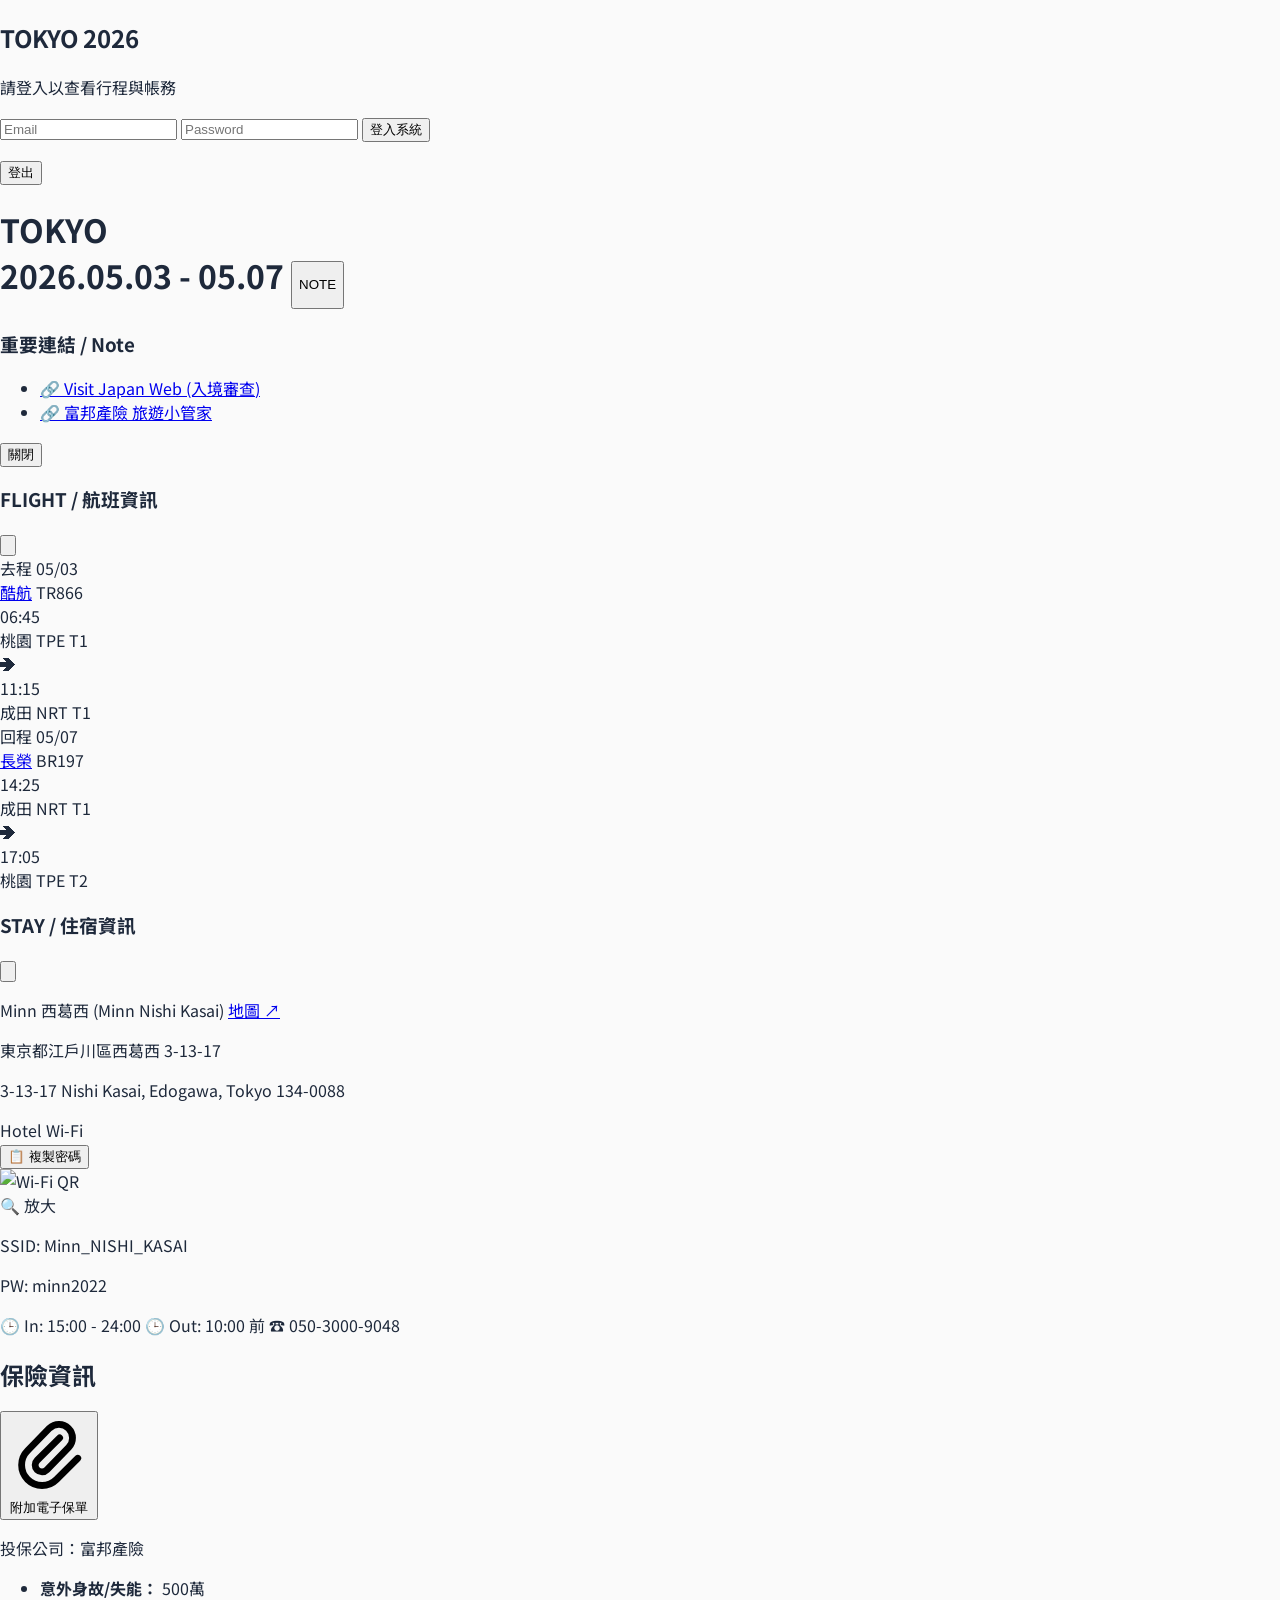
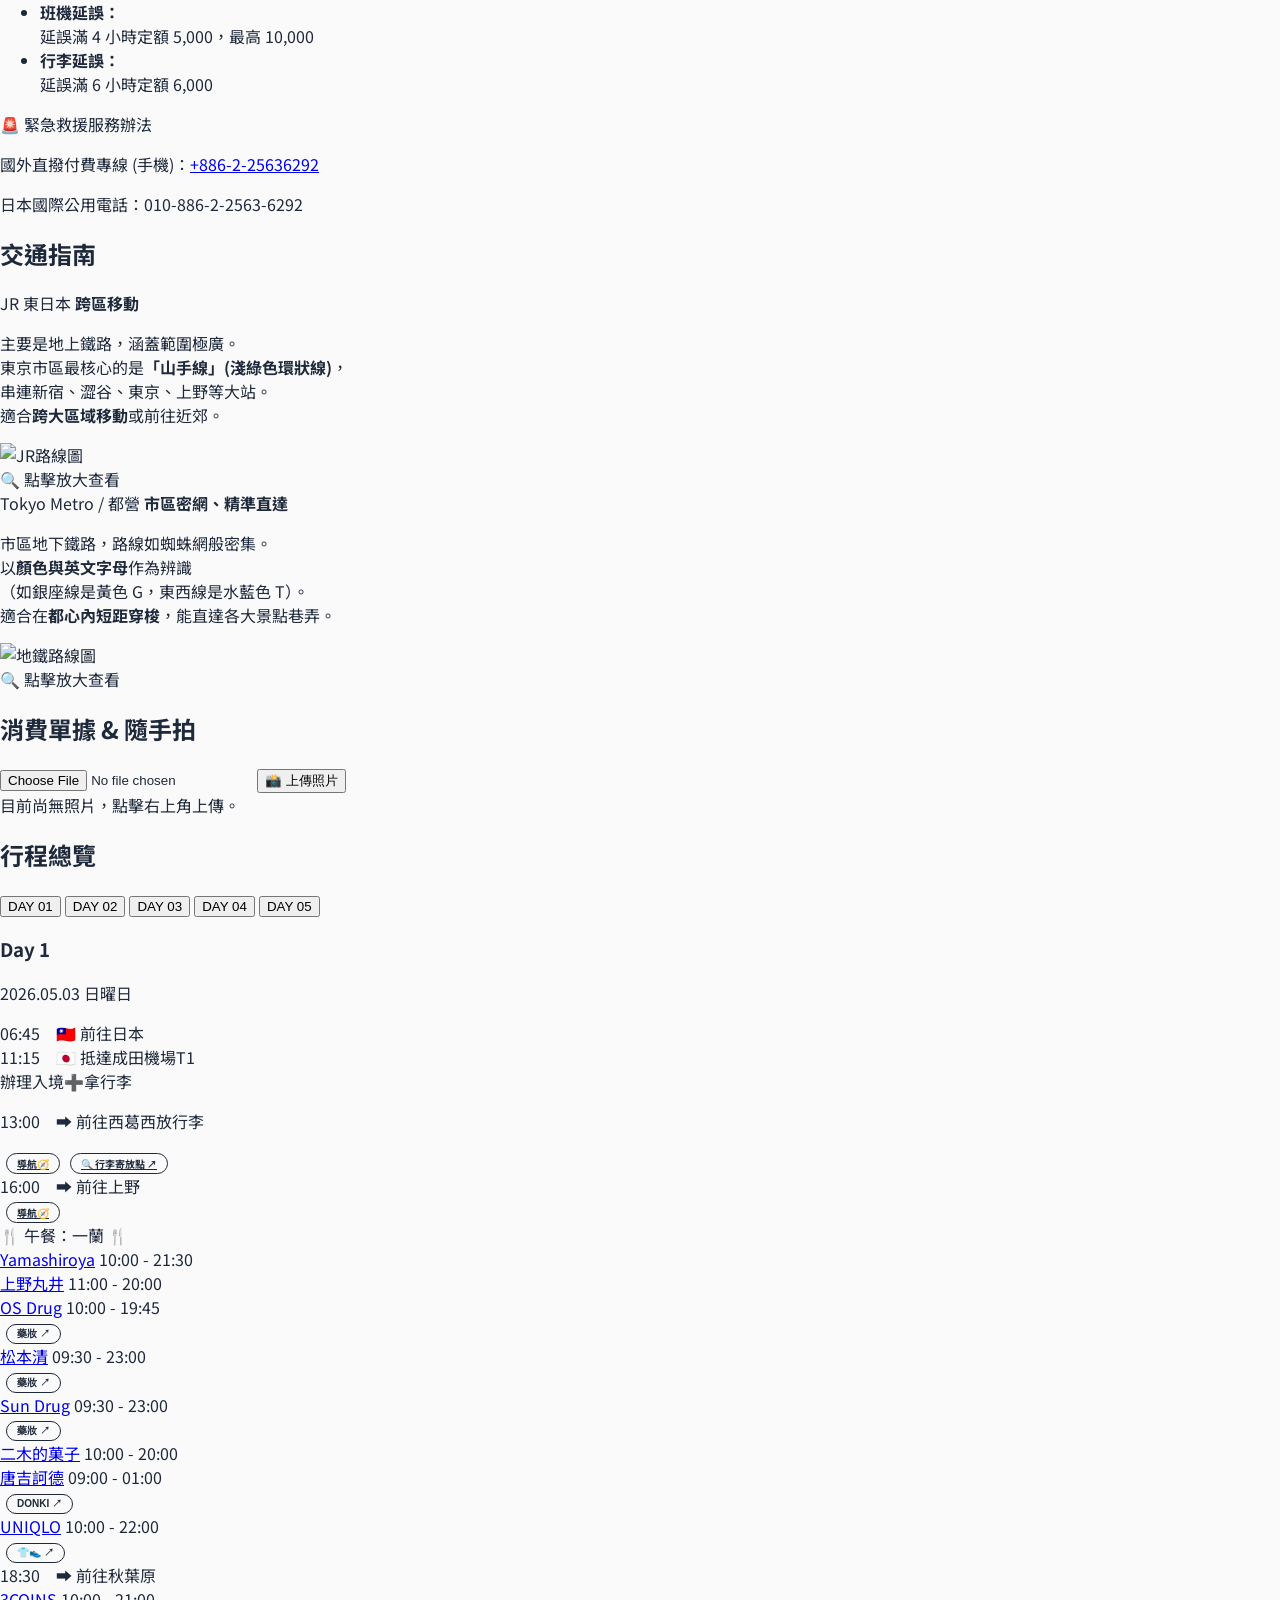
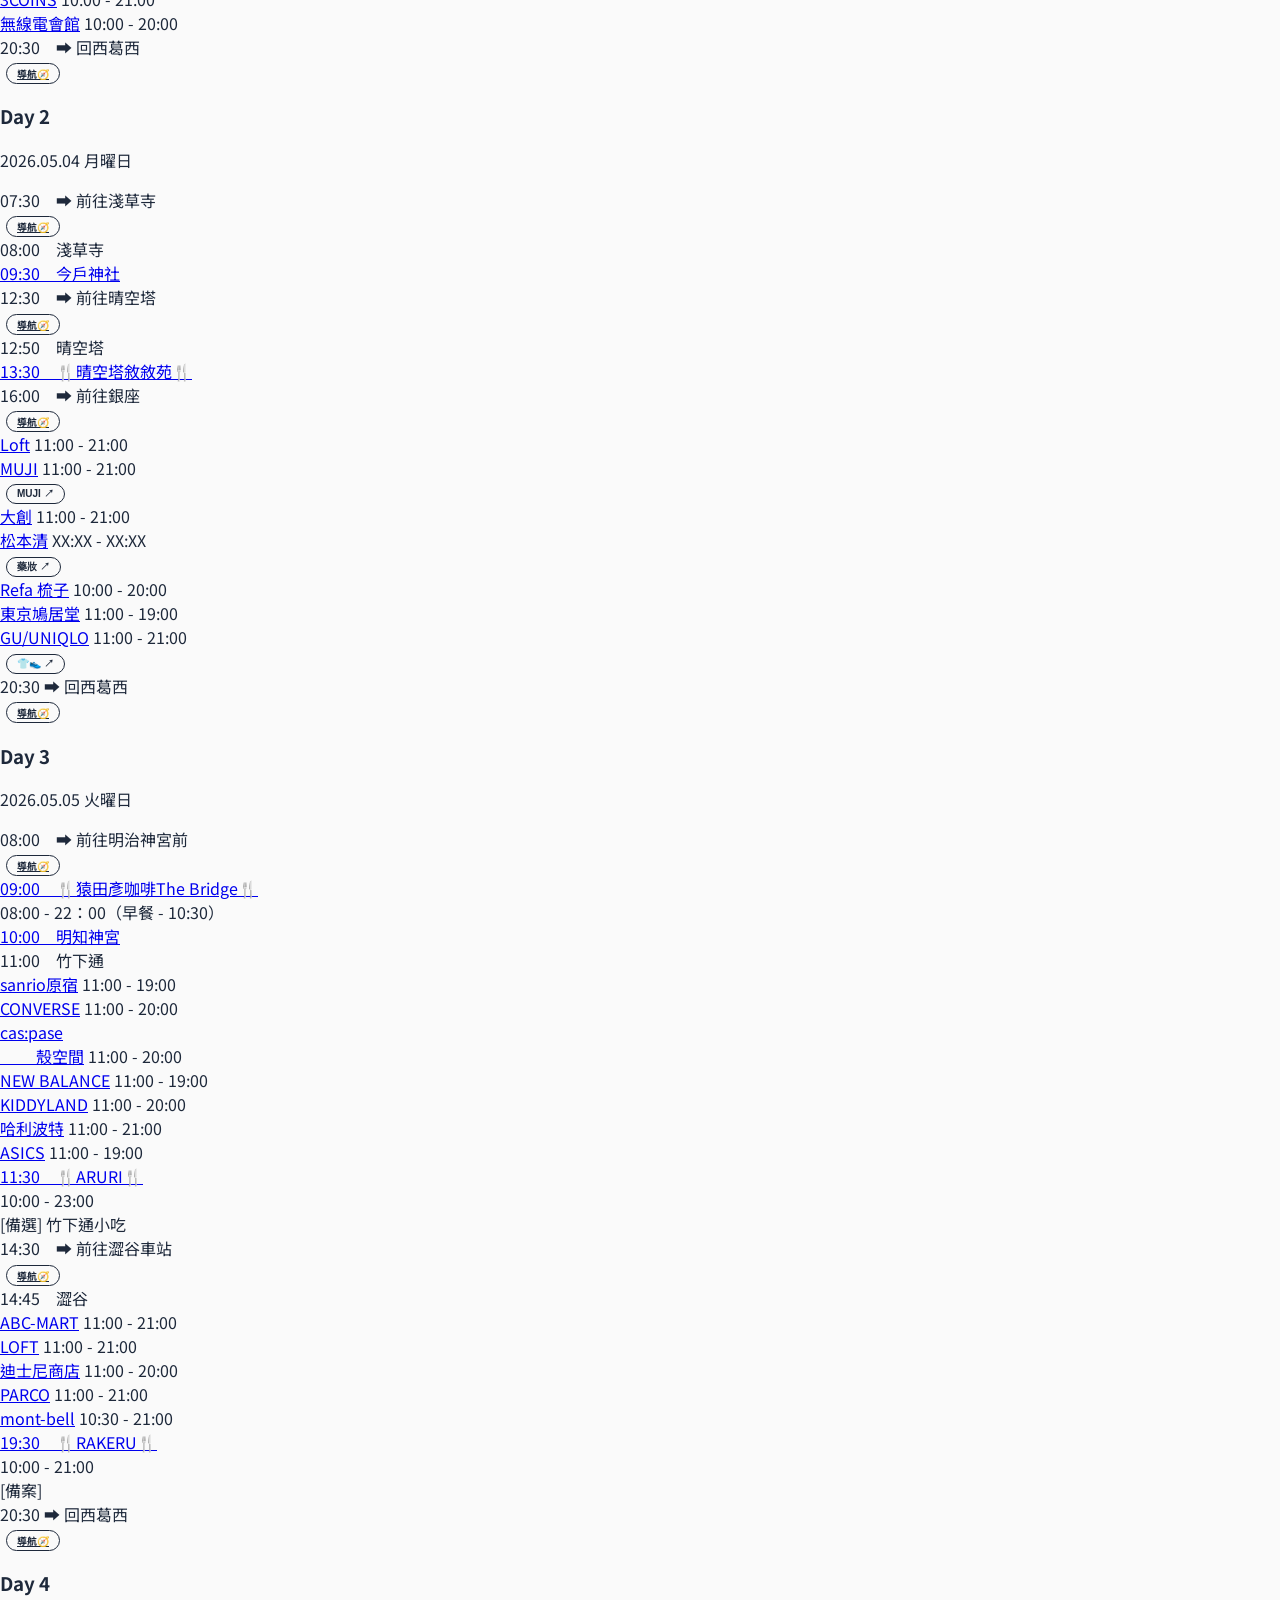
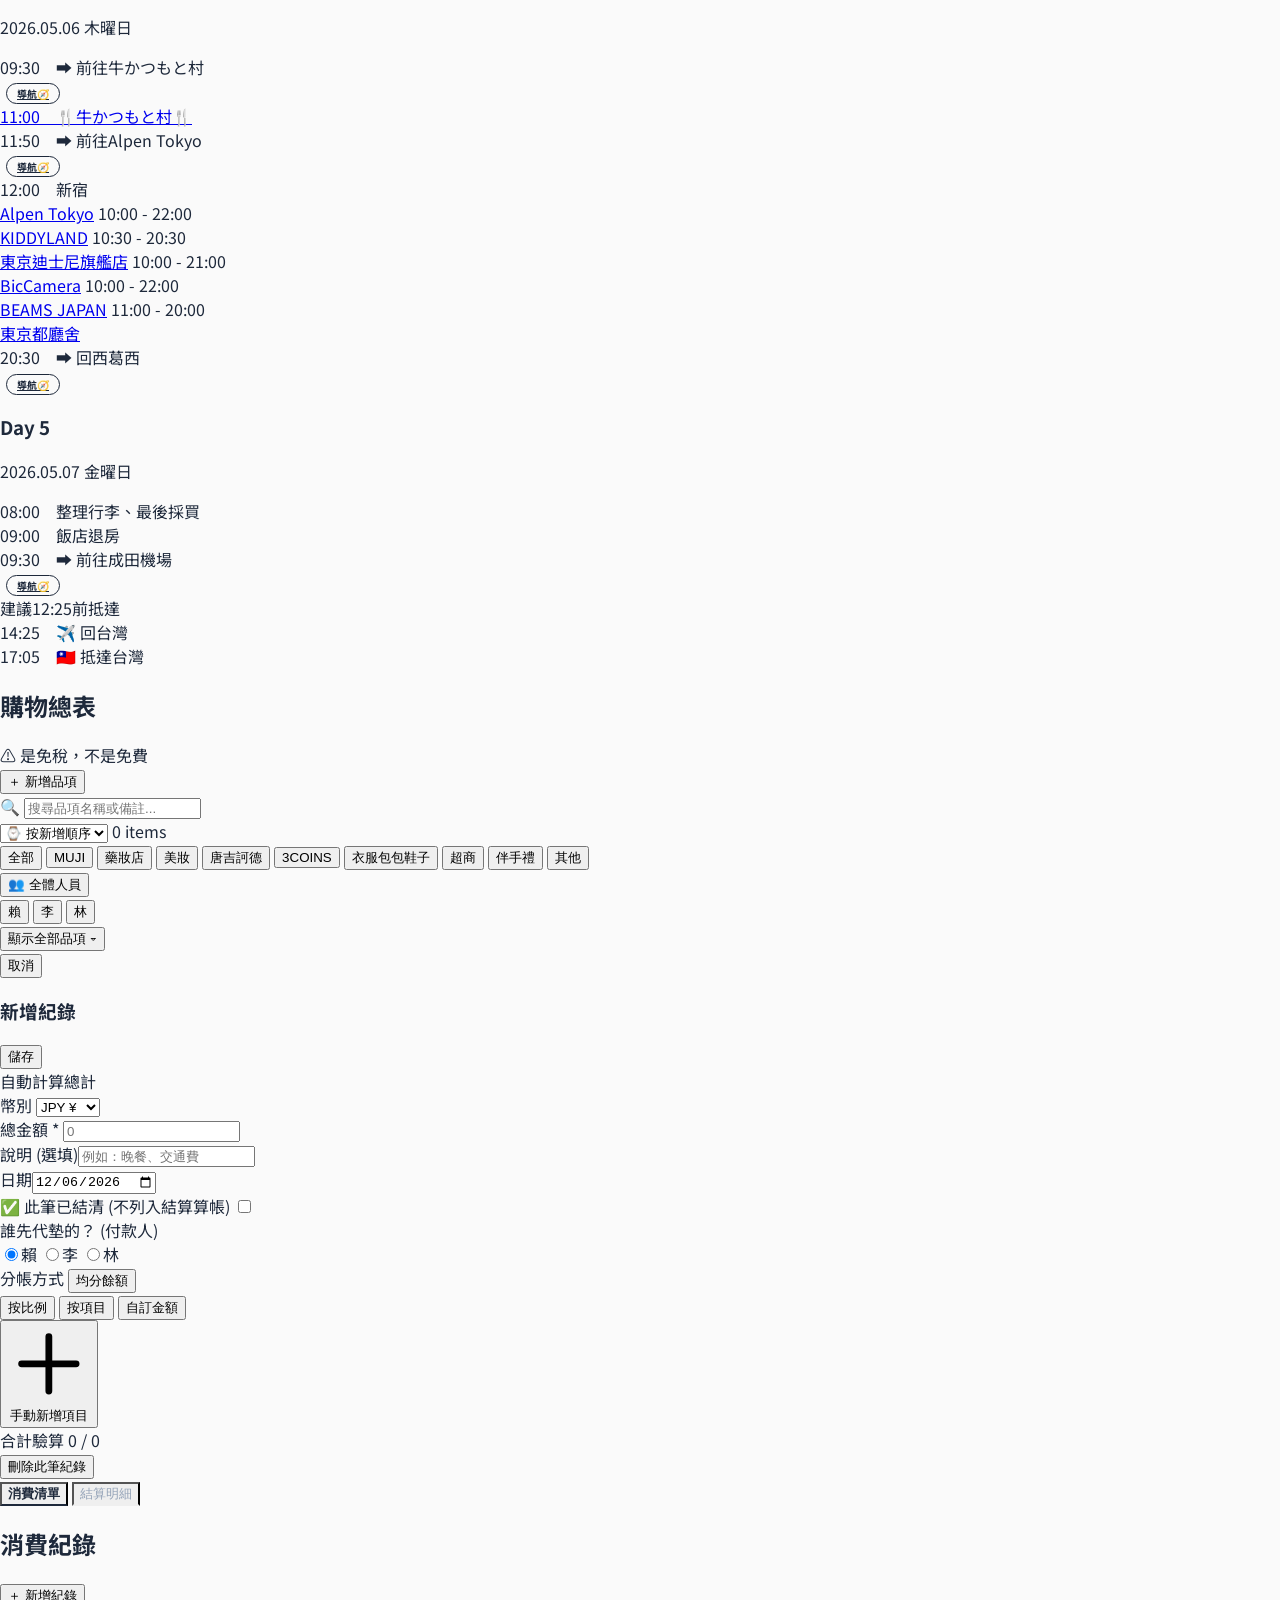
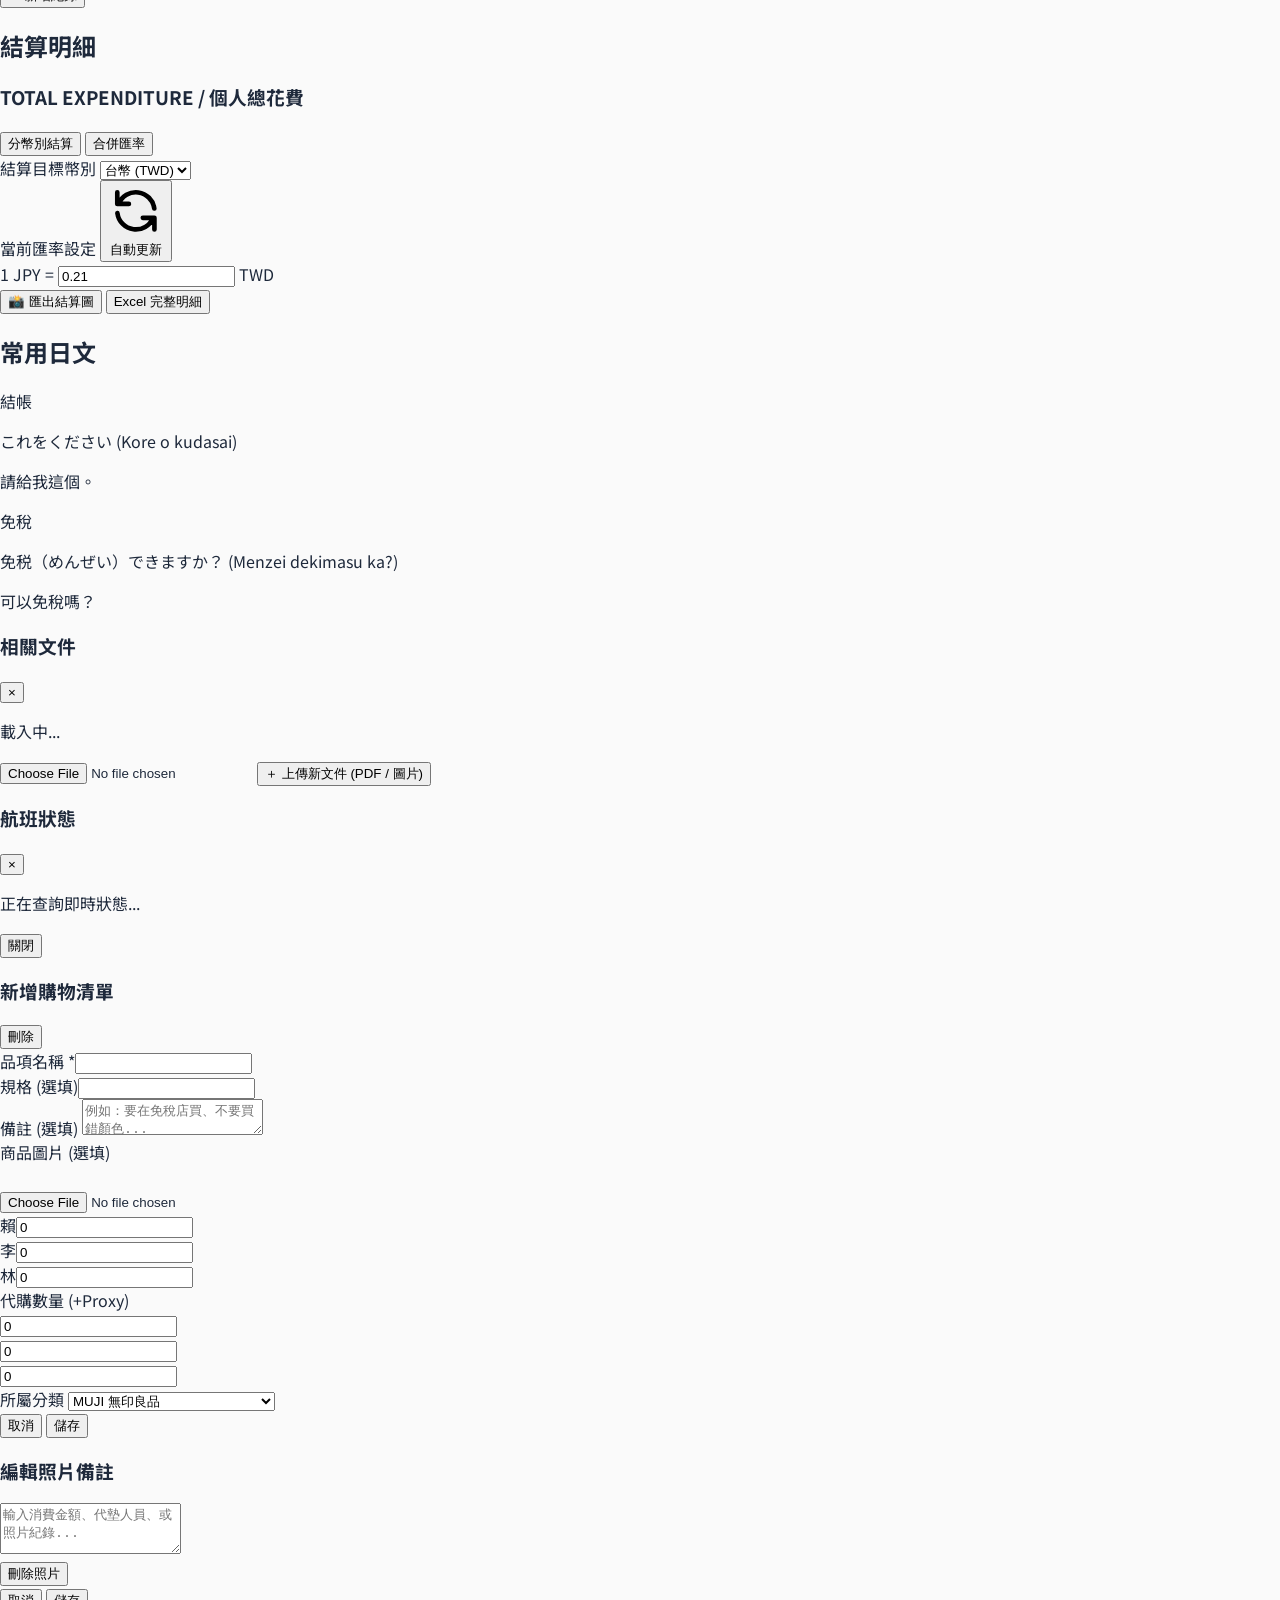
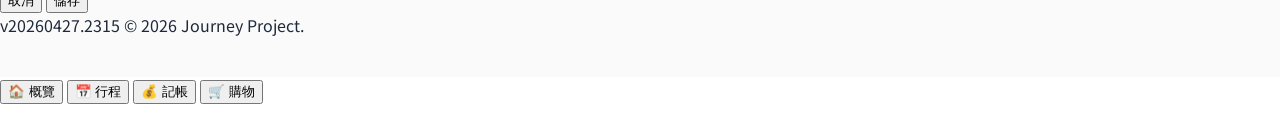
==== commit 891bc8a0: "Add hotel Wi-Fi information section" ====
--- a/index.html
+++ b/index.html
@@ -302,6 +302,24 @@
                 <p class="text-gray-500 text-xs mt-1 font-bold">
                   3-13-17 Nishi Kasai, Edogawa, Tokyo 134-0088
                 </p>
+                <div class="mt-4 p-3 bg-slate-50 border border-slate-100 rounded-sm">
+                      <div class="flex items-center justify-between mb-2">
+                          <div class="text-[10px] font-bold text-slate-400 uppercase tracking-widest">Hotel Wi-Fi</div>
+                          <button onclick="copyToClipboard('minn2022')" class="text-[9px] bg-white border border-slate-200 px-2 py-0.5 rounded shadow-sm hover:bg-slate-100 transition active:scale-95">📋 複製密碼</button>
+                      </div>
+                      <div class="flex items-center gap-4">
+                          <div class="w-16 h-16 bg-white p-1 border border-gray-100 cursor-zoom-in group relative" onclick="openLightbox('Minn_NISHI_KASAI-qrcode.png', '飯店 Wi-Fi QR Code (長按圖片可加入網路)')">
+                              <img src="Minn_NISHI_KASAI-qrcode.png" alt="Wi-Fi QR" class="w-full h-full object-contain">
+                              <div class="absolute inset-0 bg-black/5 opacity-0 group-hover:opacity-100 transition flex items-center justify-center">
+                                  <span class="text-[8px] bg-white/90 px-1 rounded shadow-sm">🔍 放大</span>
+                              </div>
+                          </div>
+                      </div>
+                      <div class="flex-1">
+                          <p class="text-[11px] font-bold text-slate-700 leading-tight">SSID: <span class="font-mono text-blue-600">Minn_NISHI_KASAI</span></p>
+                          <p class="text-[11px] font-bold text-slate-700 leading-tight mt-1">PW: <span class="font-mono">minn2022</span></p>
+                      </div>
+                  </div>
               </div>
               <div
                 class="flex flex-col md:flex-row gap-3 mt-6 pt-4 border-t border-gray-50 text-xs text-slate-600"
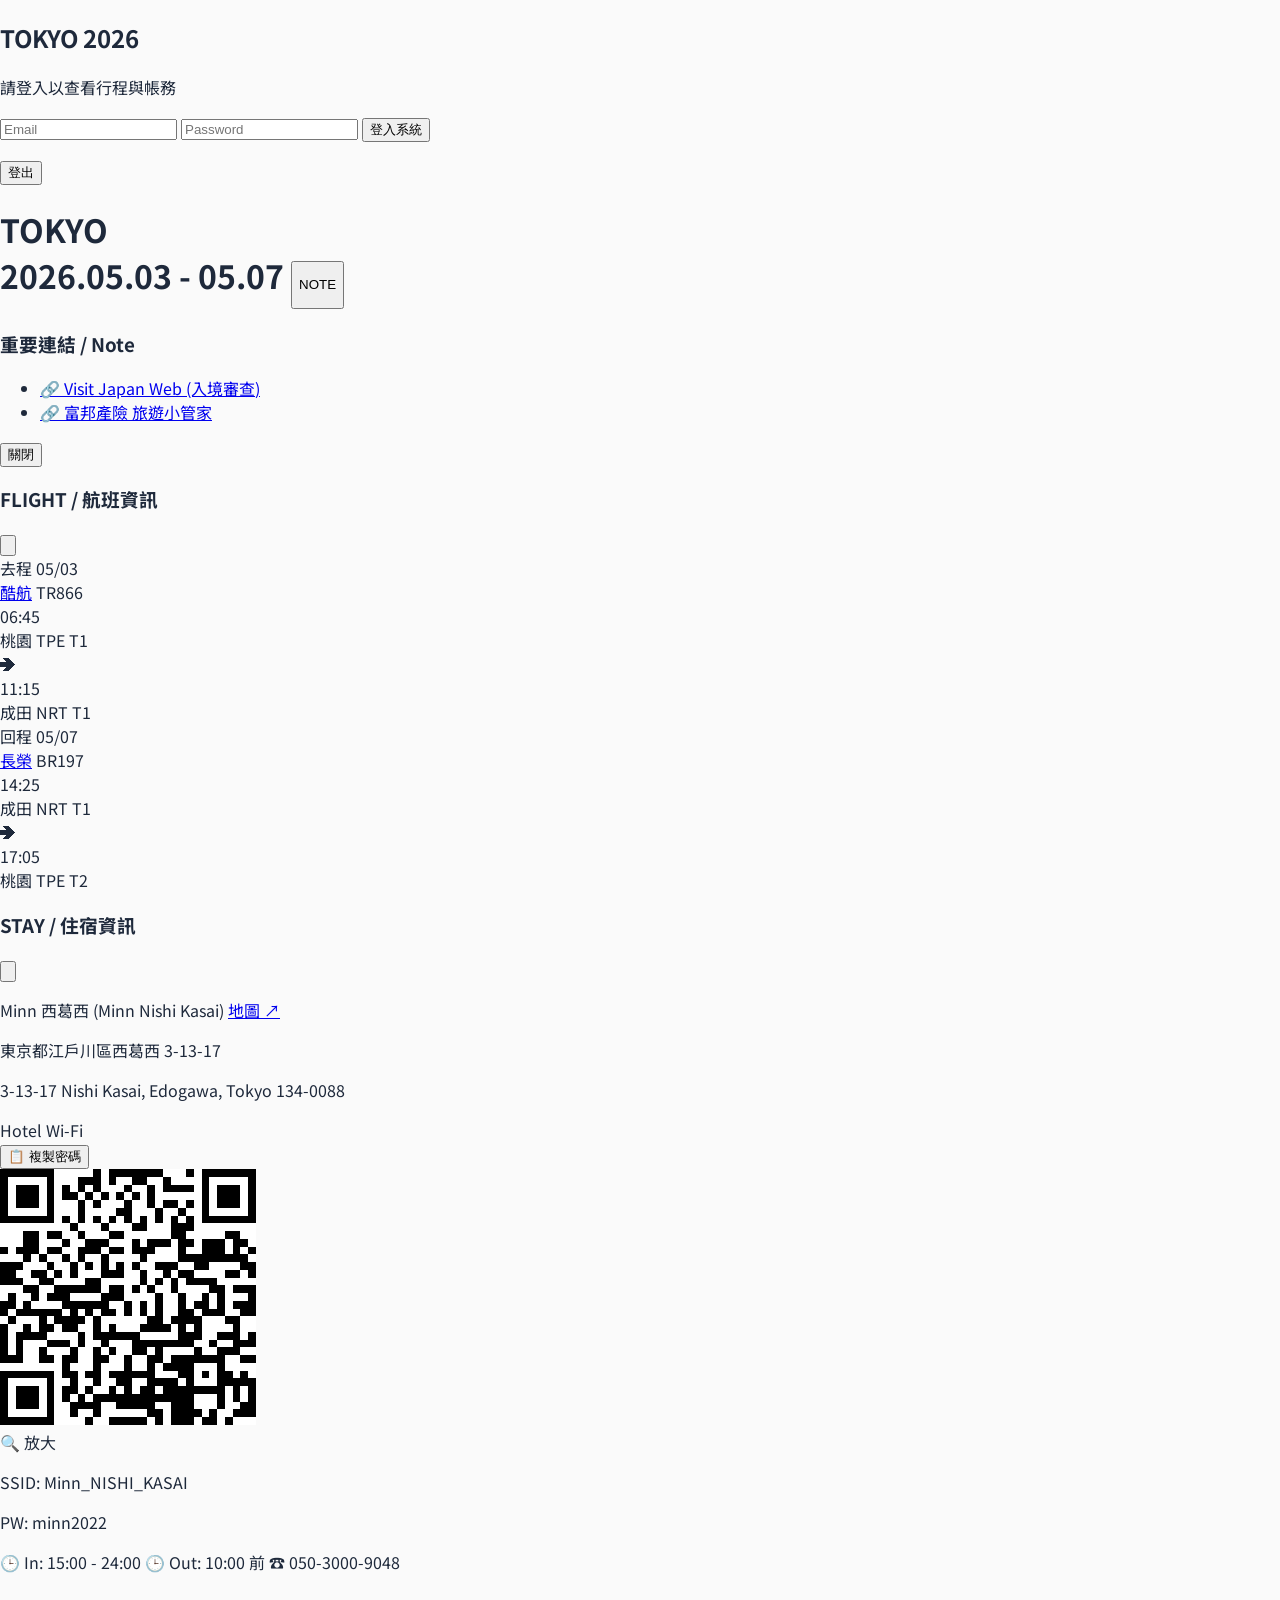
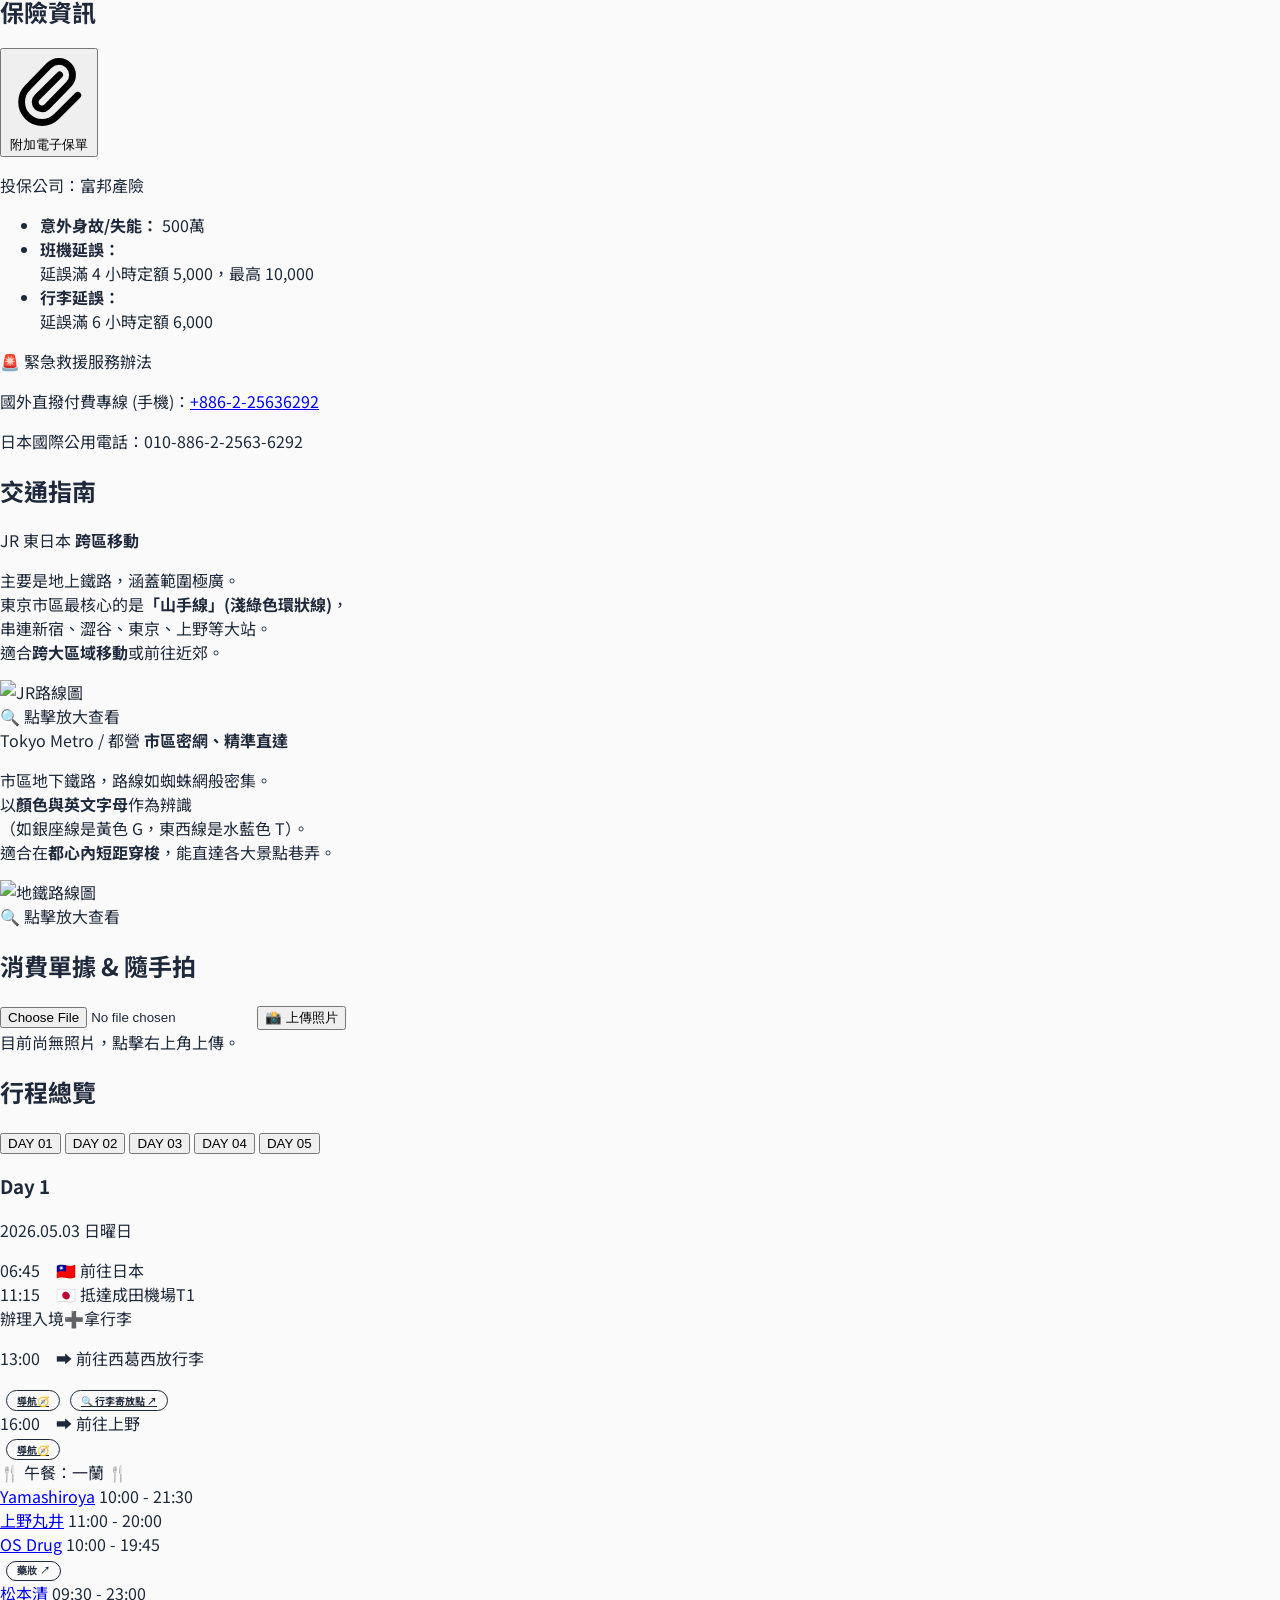
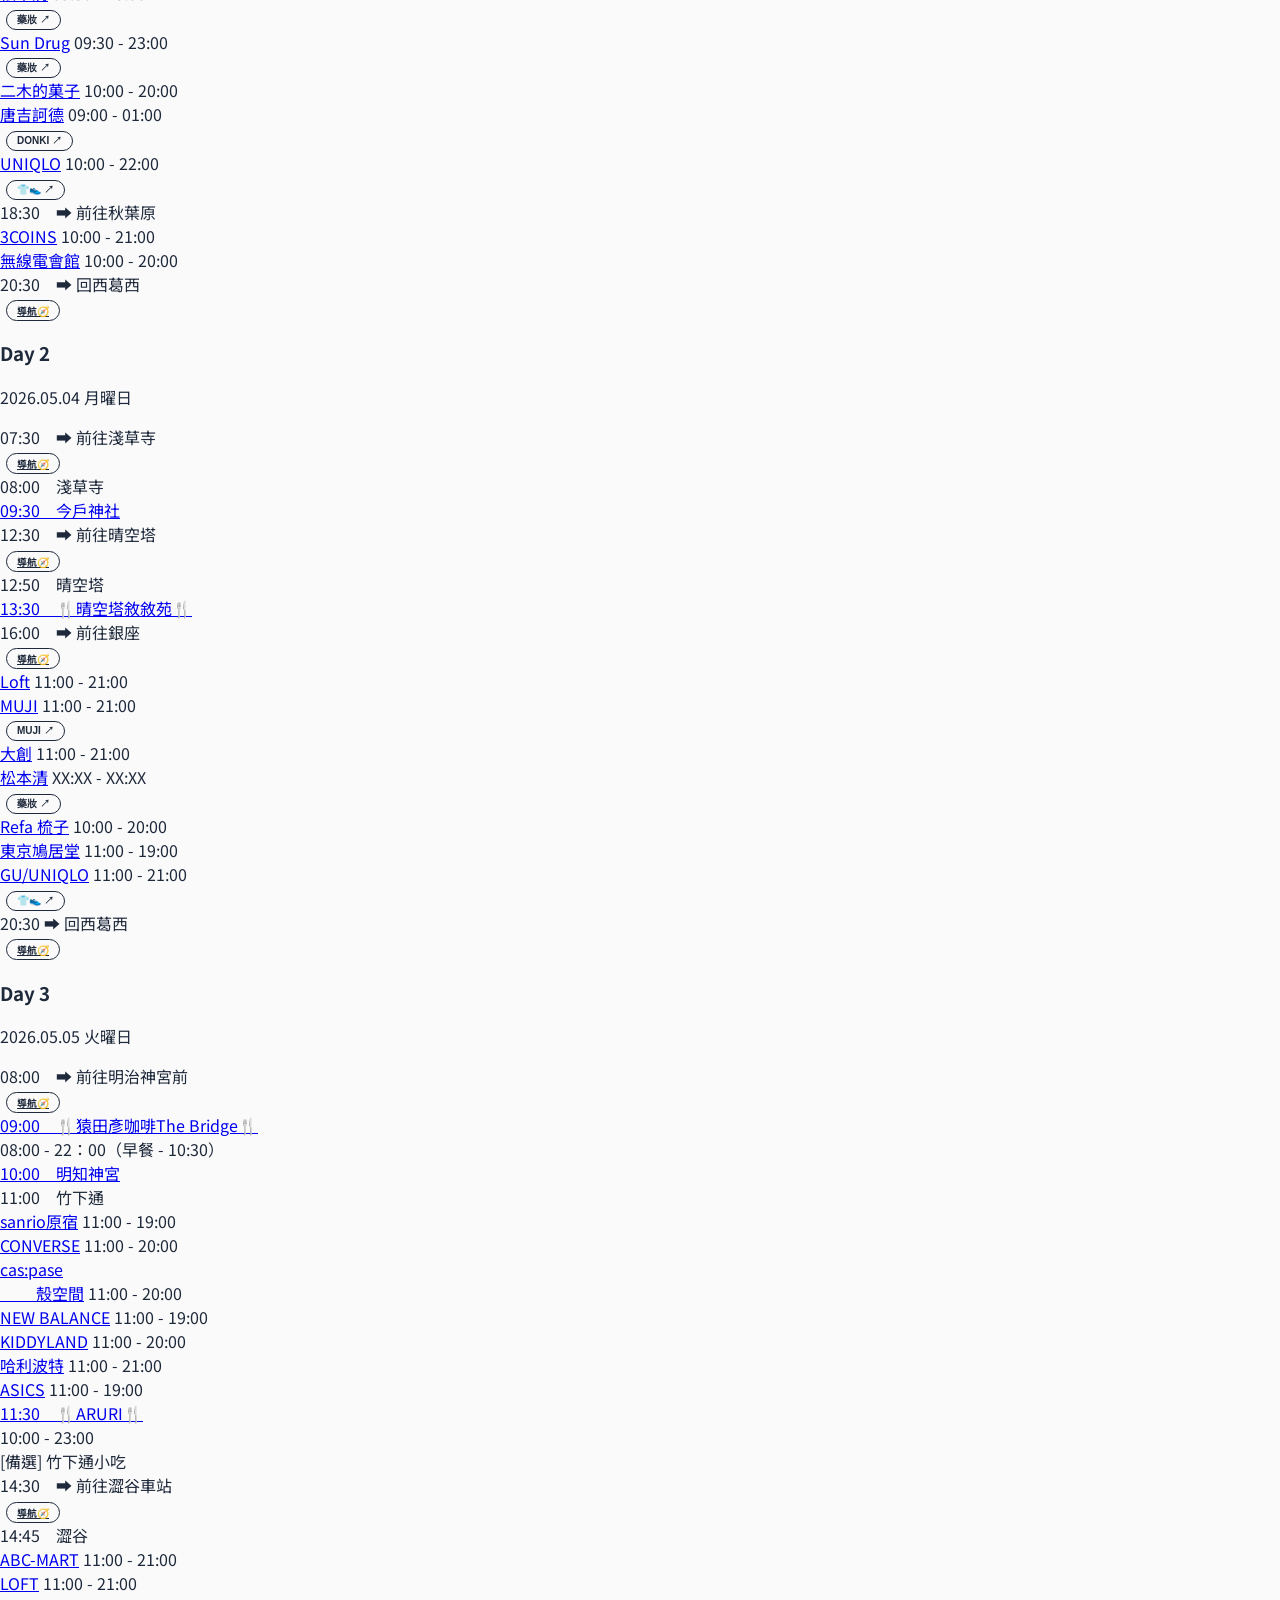
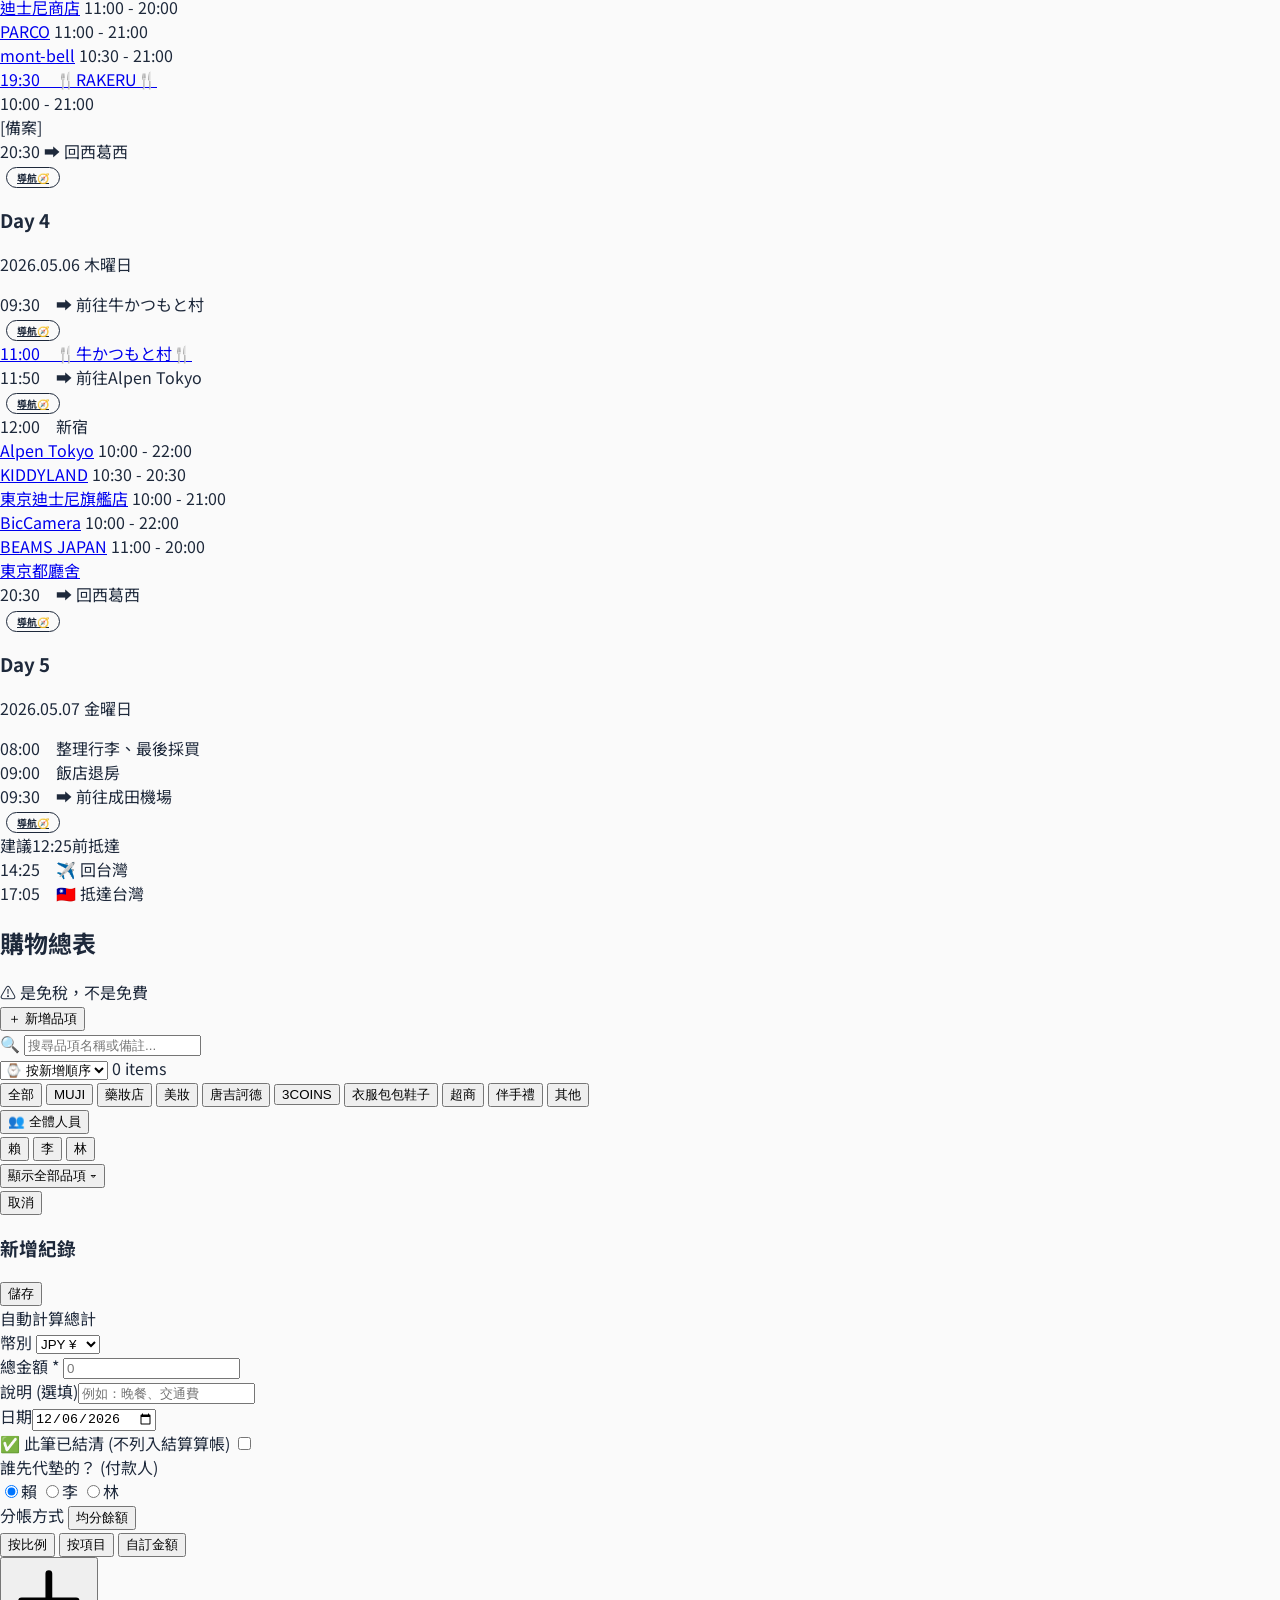
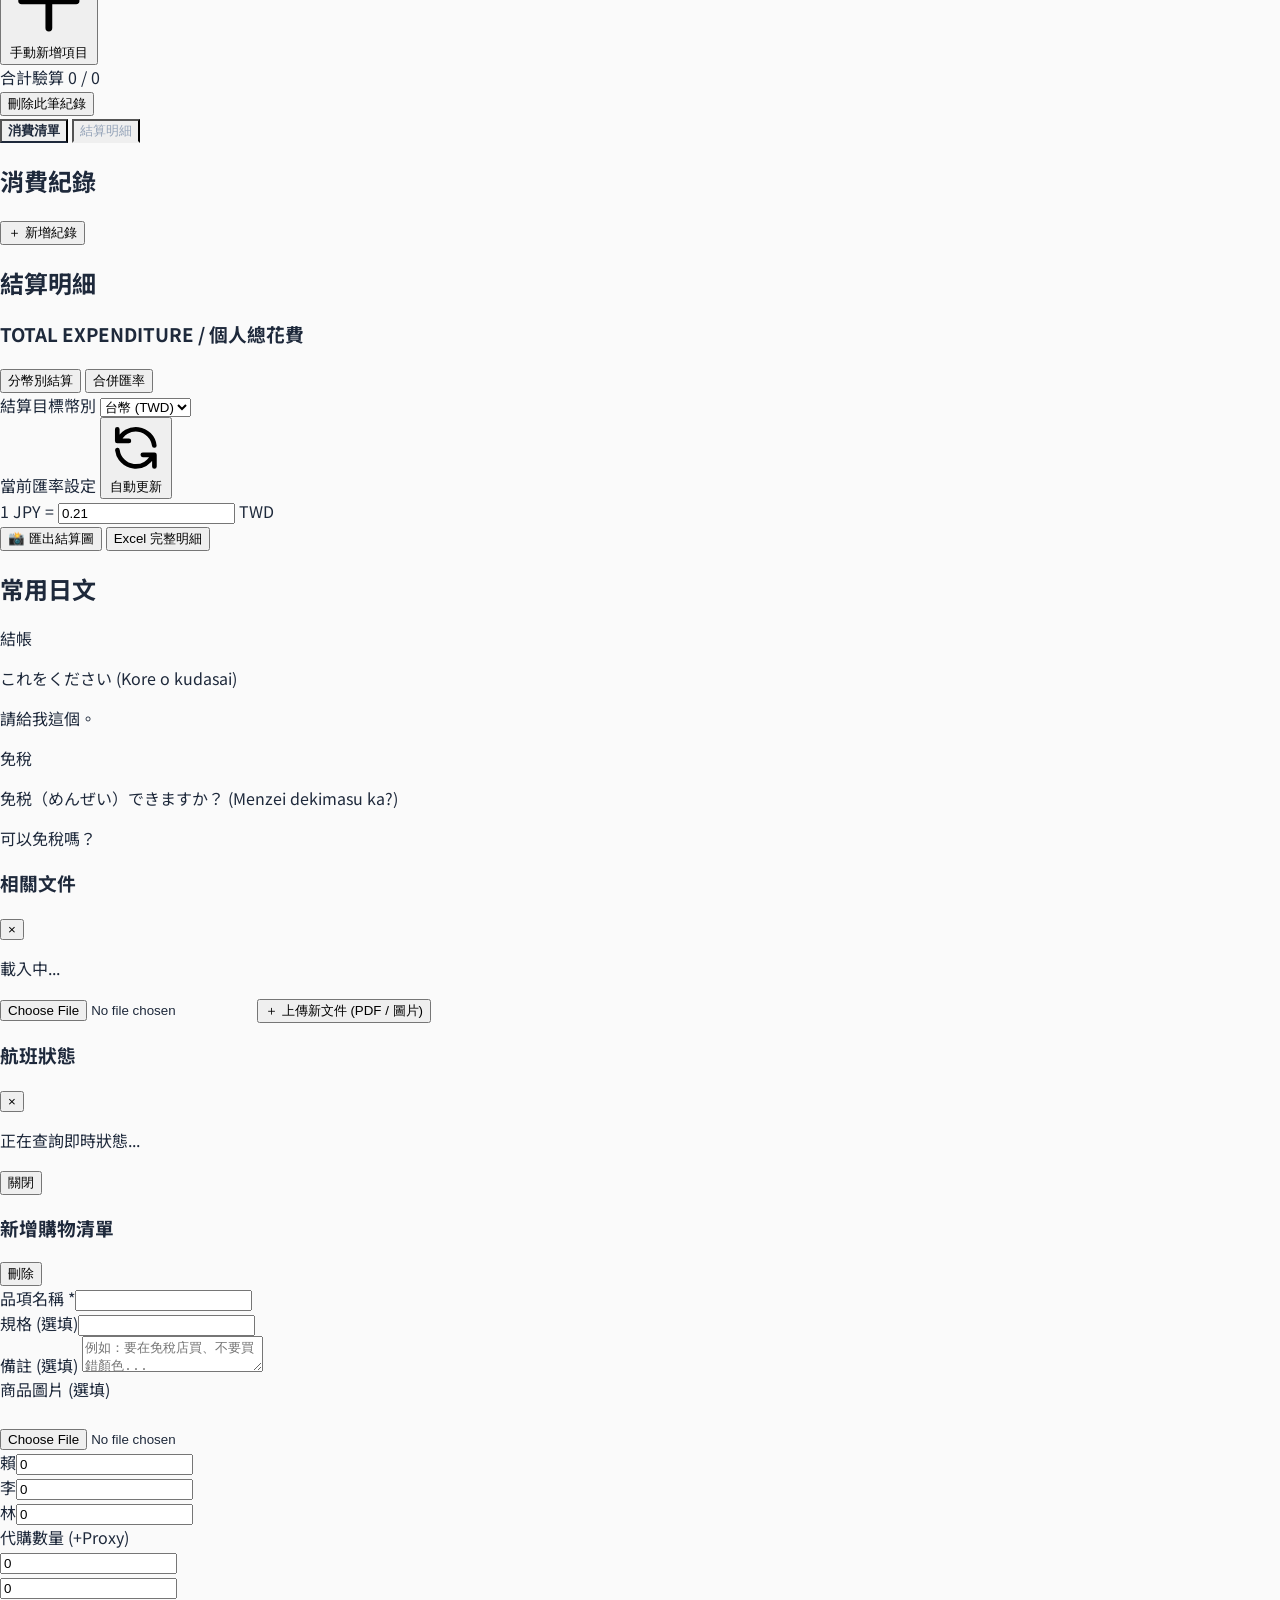
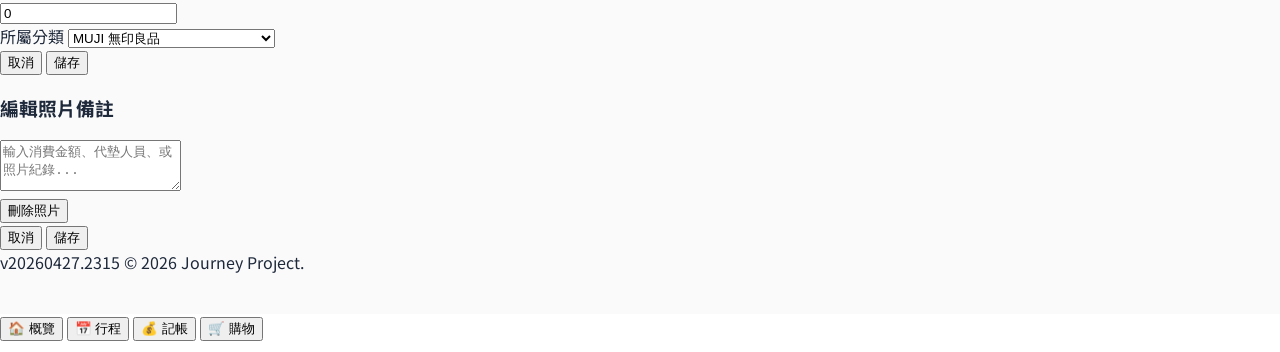
==== commit e1b3362e: "Update index.html" ====
--- a/index.html
+++ b/index.html
@@ -308,8 +308,8 @@
                           <button onclick="copyToClipboard('minn2022')" class="text-[9px] bg-white border border-slate-200 px-2 py-0.5 rounded shadow-sm hover:bg-slate-100 transition active:scale-95">📋 複製密碼</button>
                       </div>
                       <div class="flex items-center gap-4">
-                          <div class="w-16 h-16 bg-white p-1 border border-gray-100 cursor-zoom-in group relative" onclick="openLightbox('Minn_NISHI_KASAI-qrcode.png', '飯店 Wi-Fi QR Code (長按圖片可加入網路)')">
-                              <img src="Minn_NISHI_KASAI-qrcode.png" alt="Wi-Fi QR" class="w-full h-full object-contain">
+                          <div class="w-16 h-16 bg-white p-1 border border-gray-100 cursor-zoom-in group relative" onclick="openLightbox('11503-qrcode.png', '飯店 Wi-Fi QR Code (長按圖片可加入網路)')">
+                              <img src="11503-qrcode.png" alt="Wi-Fi QR" class="w-full h-full object-contain">
                               <div class="absolute inset-0 bg-black/5 opacity-0 group-hover:opacity-100 transition flex items-center justify-center">
                                   <span class="text-[8px] bg-white/90 px-1 rounded shadow-sm">🔍 放大</span>
                               </div>
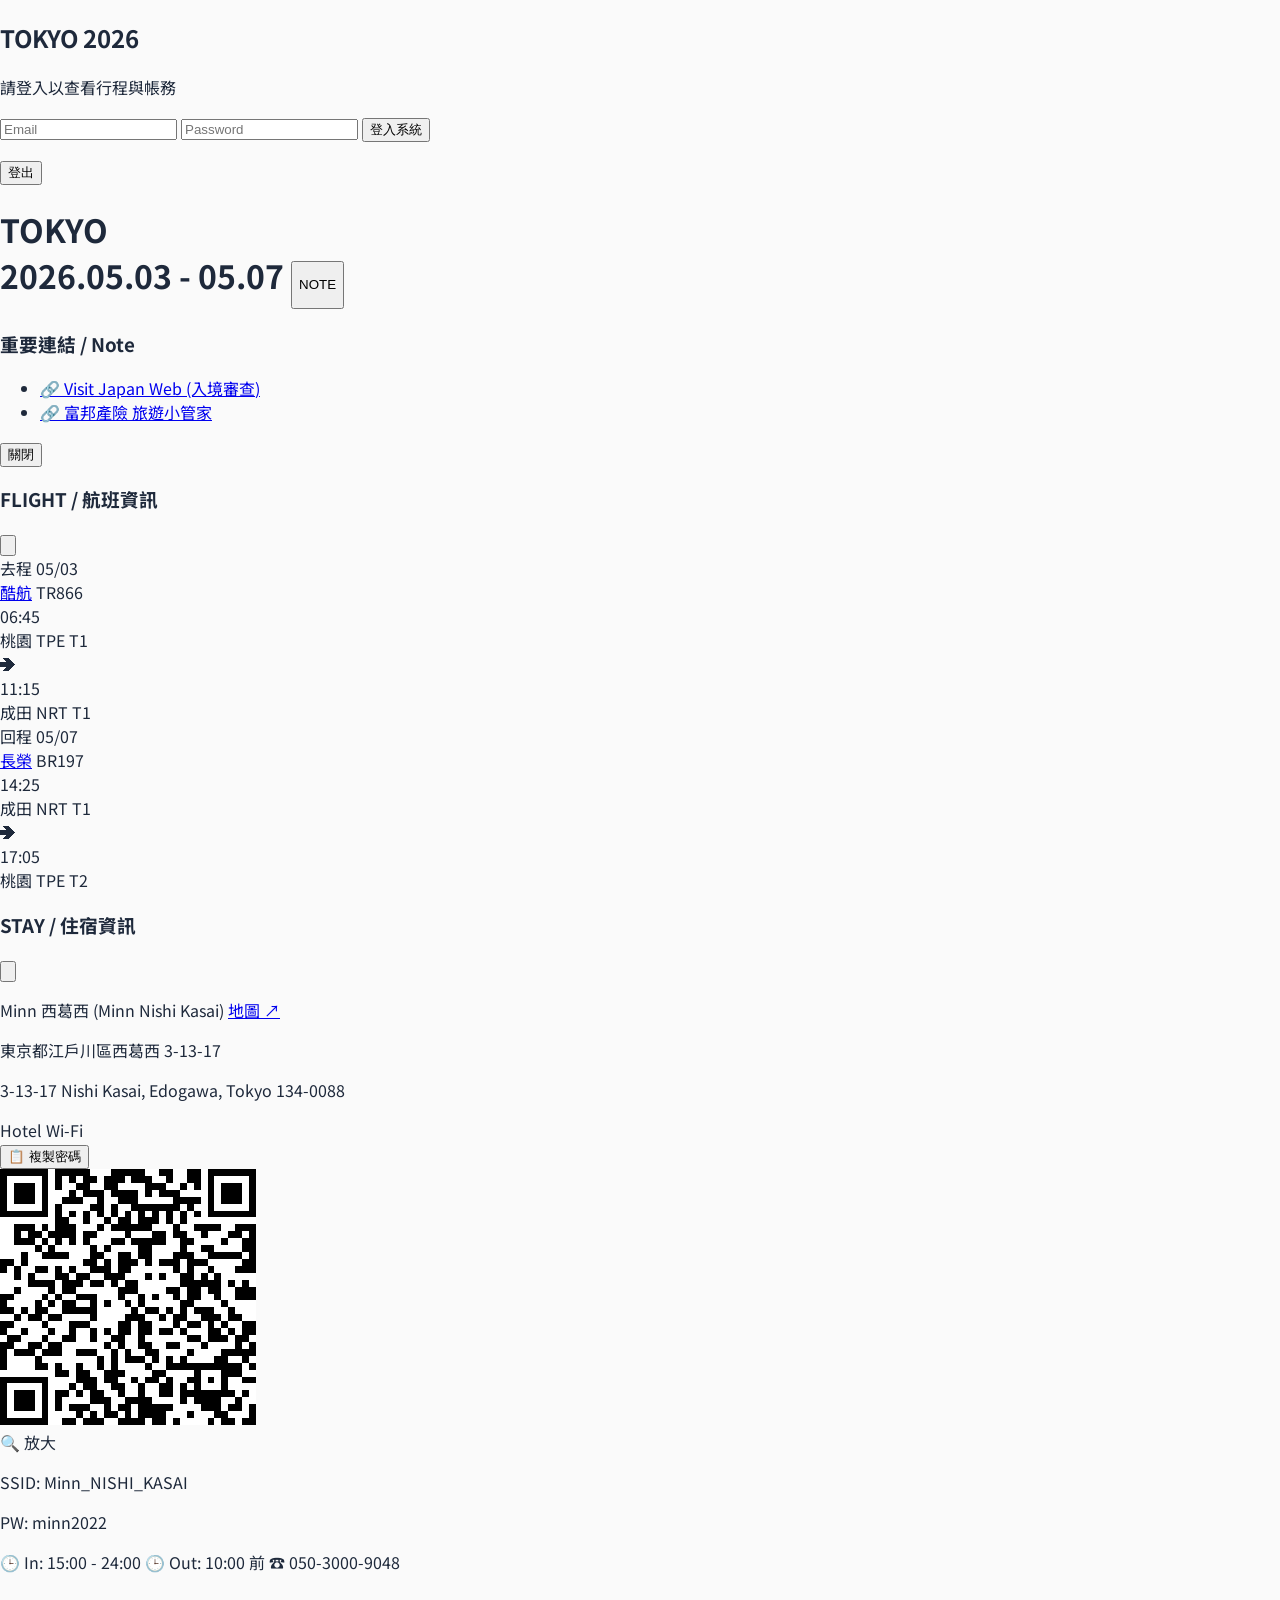
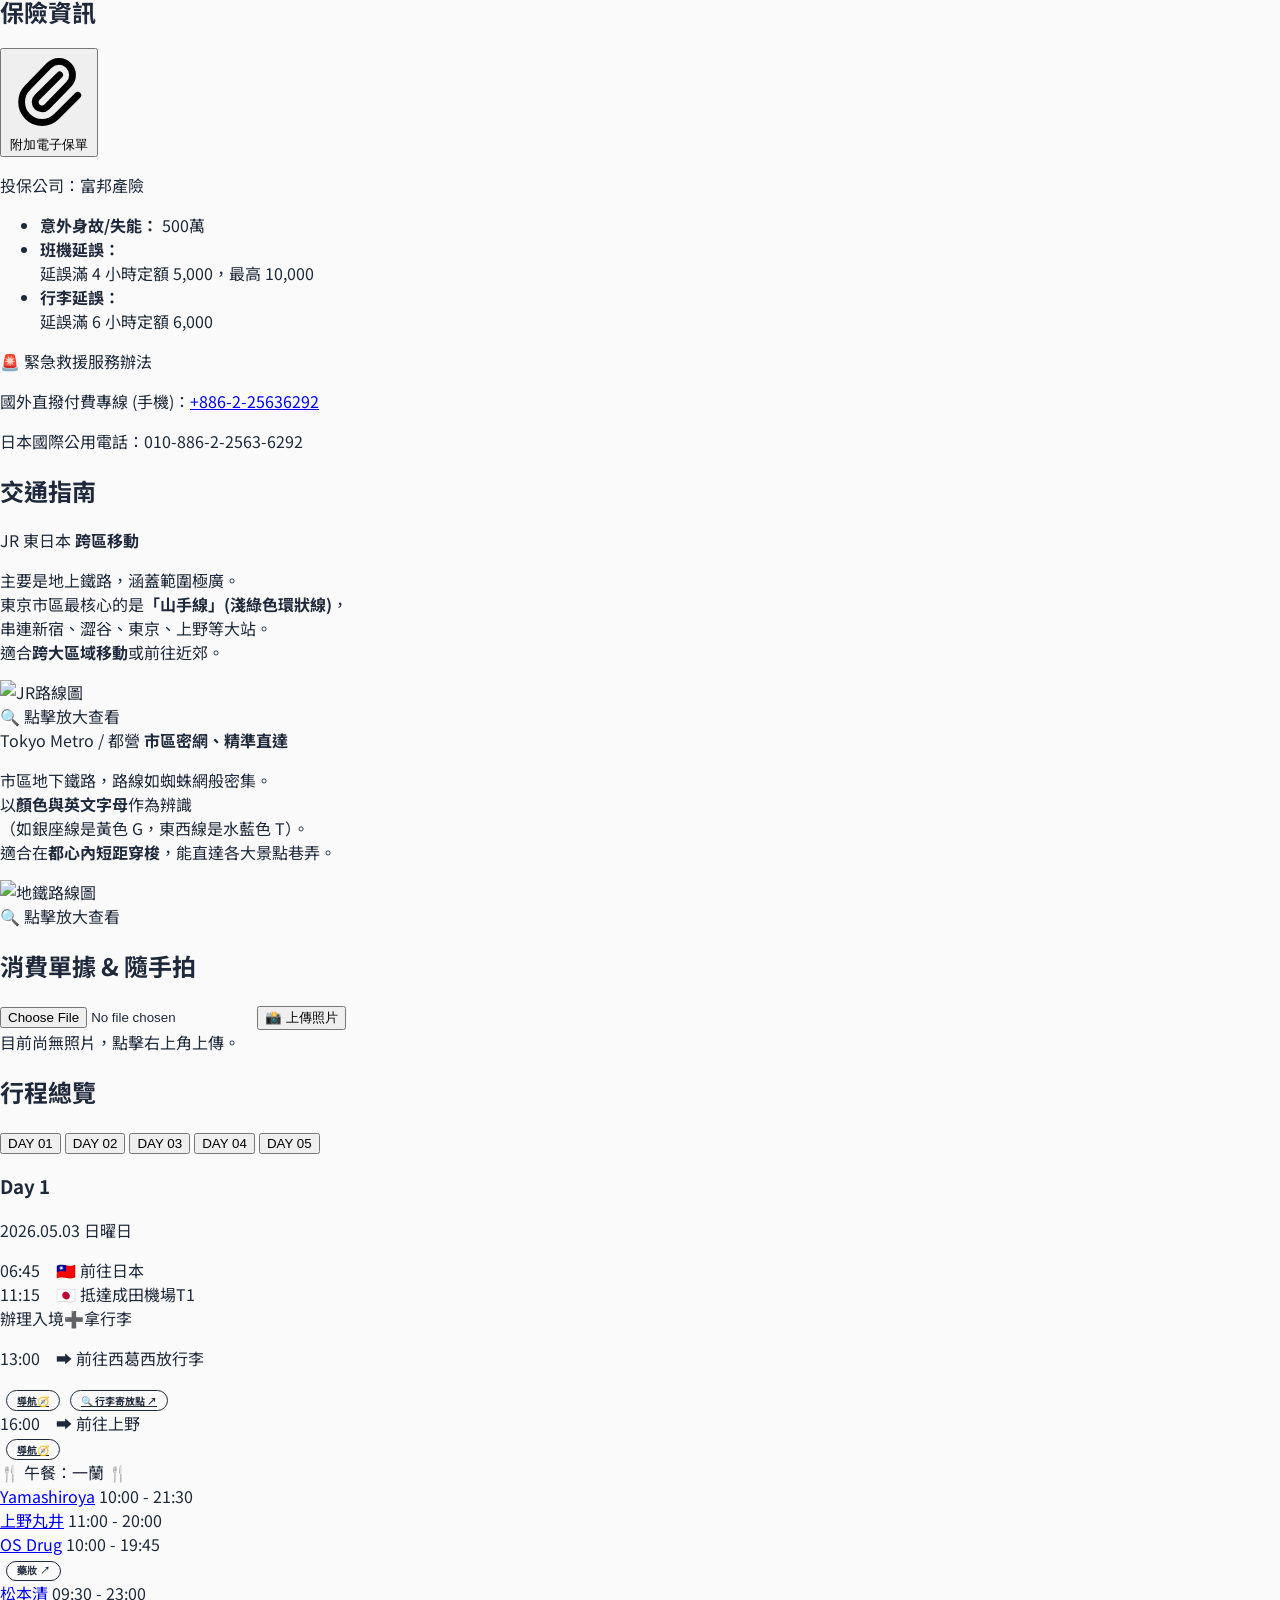
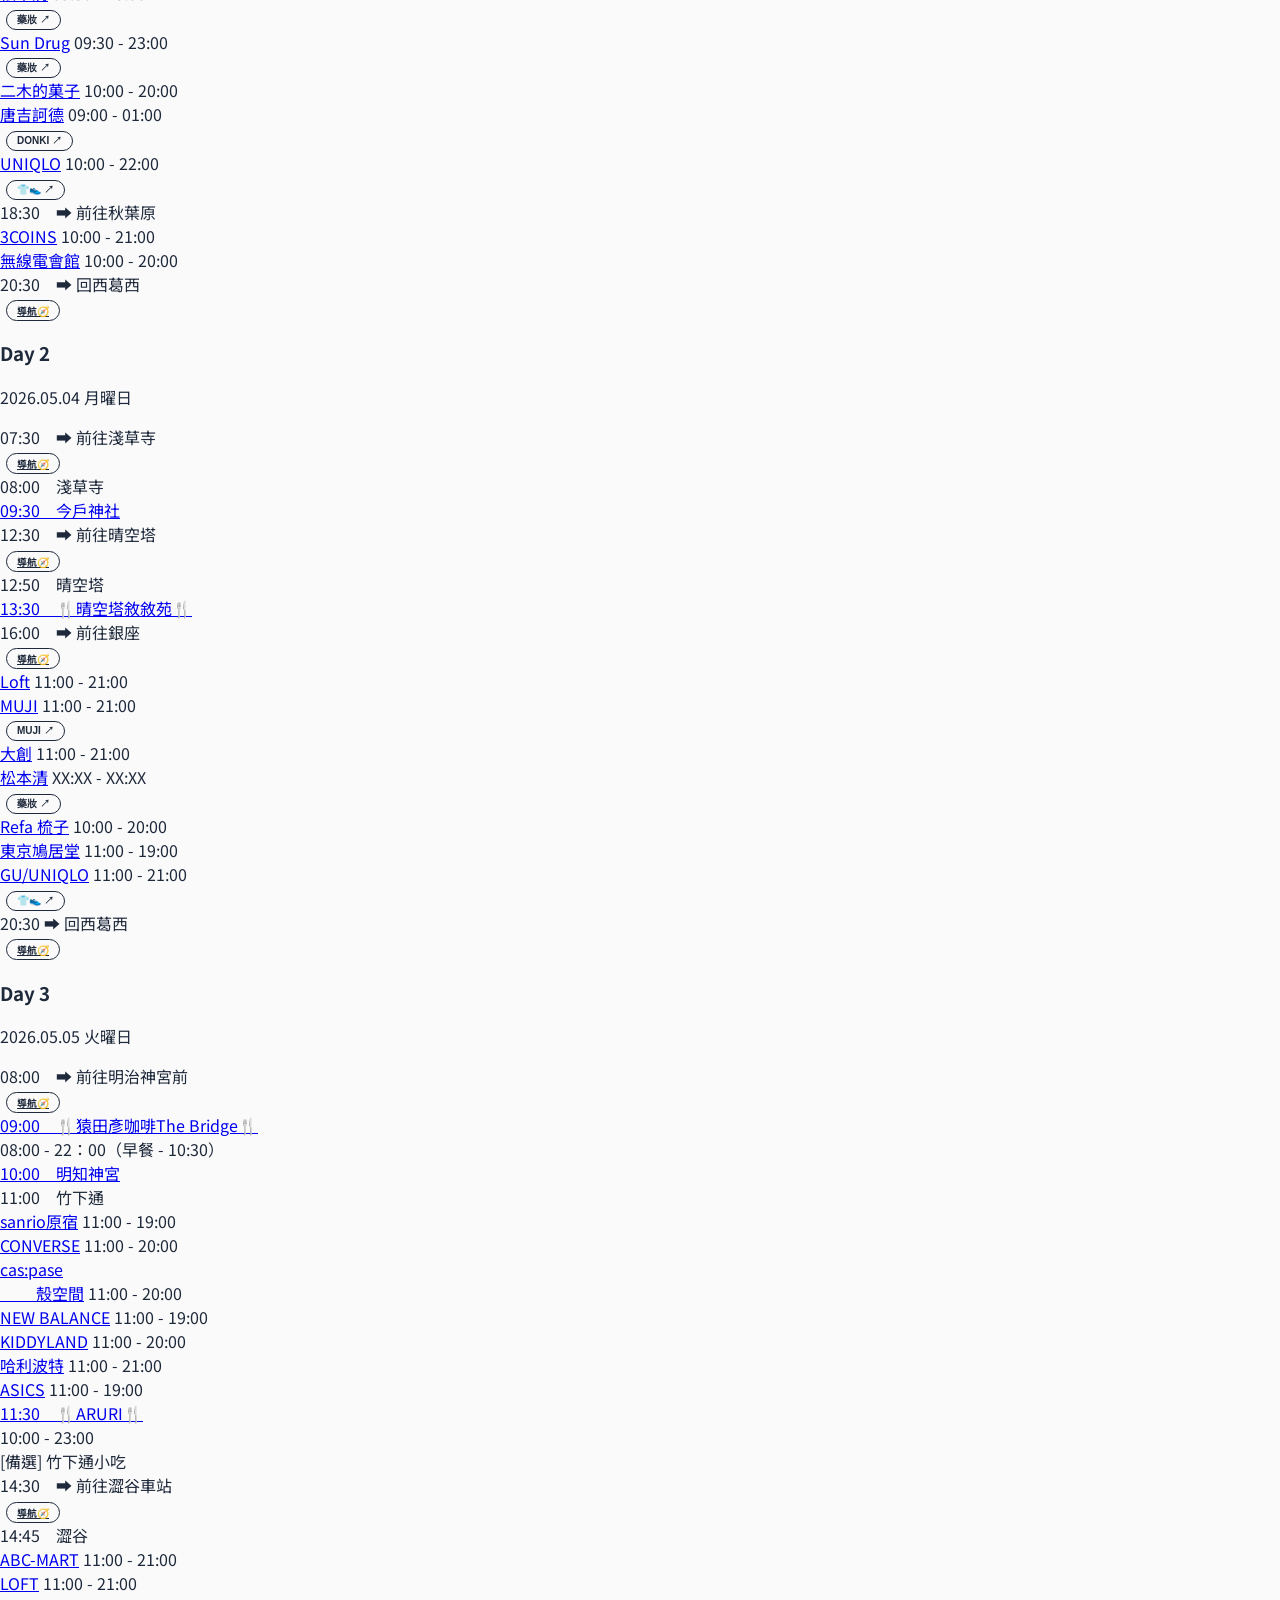
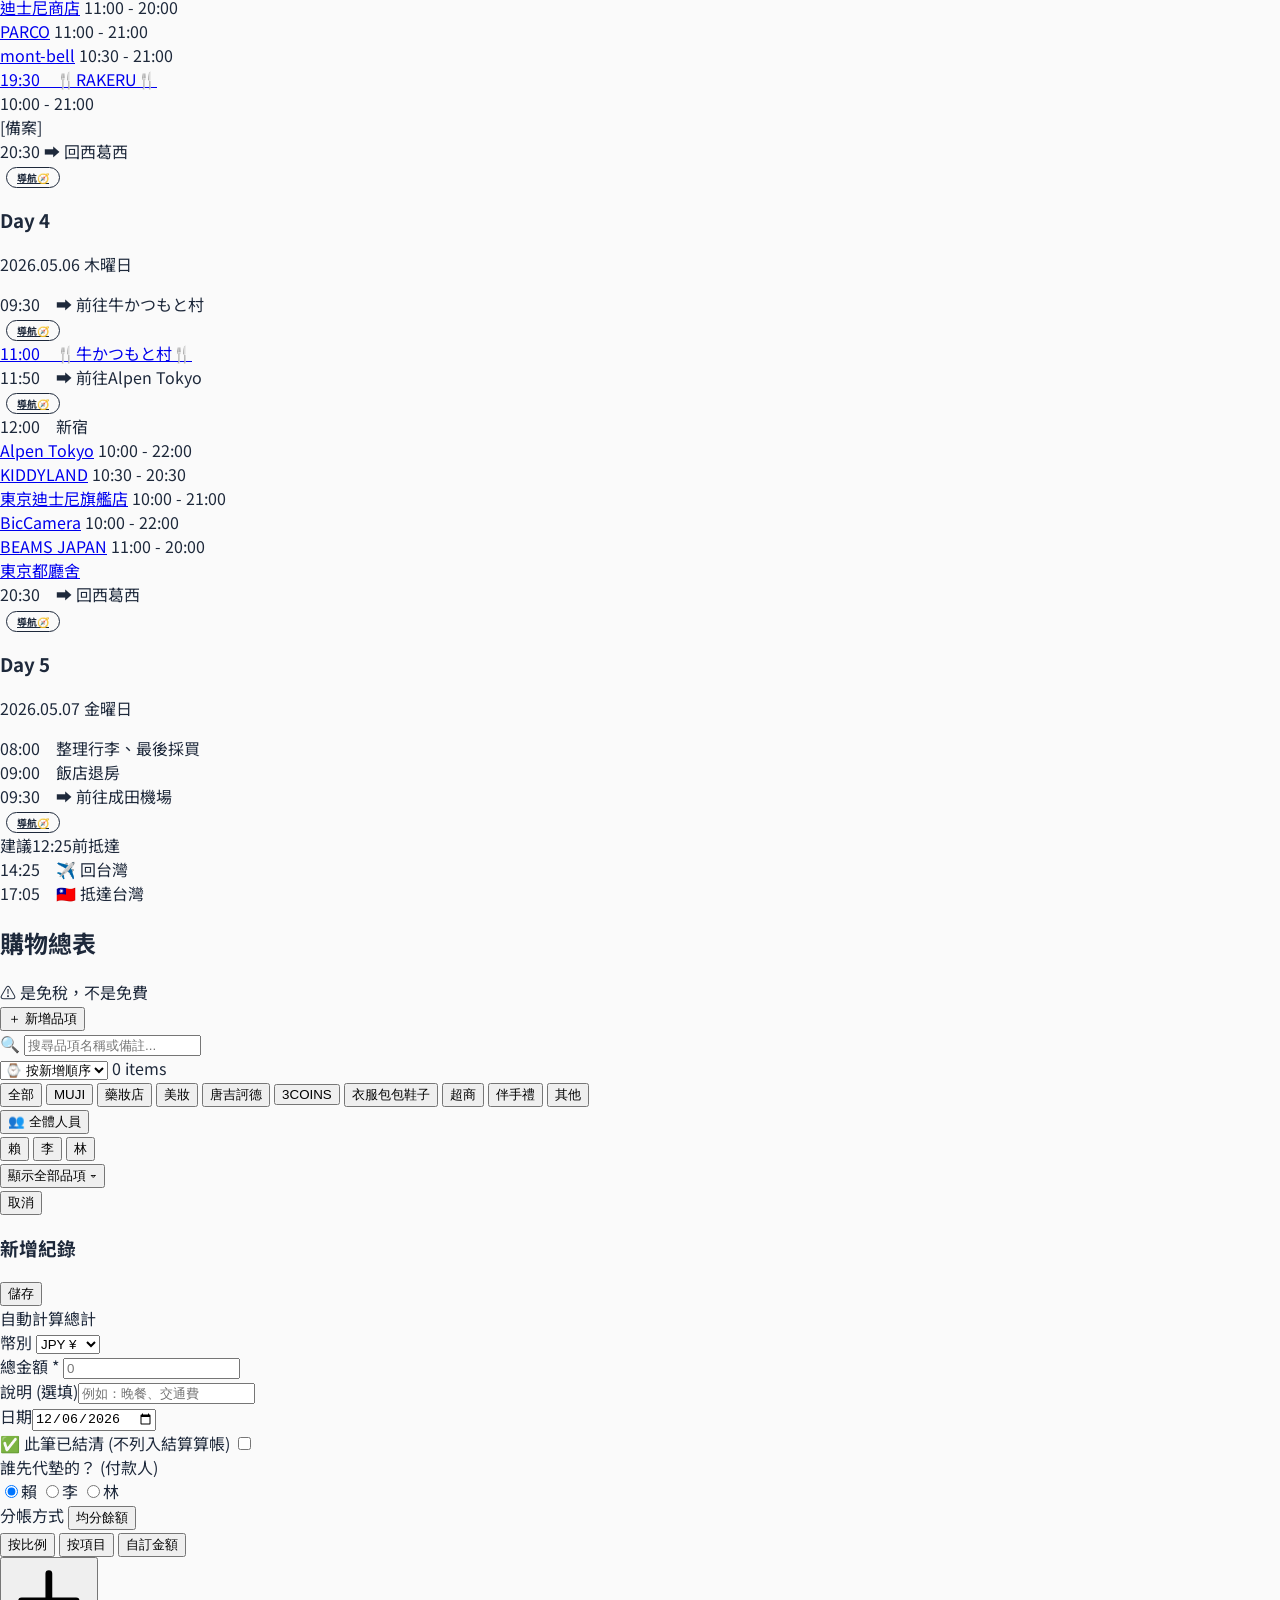
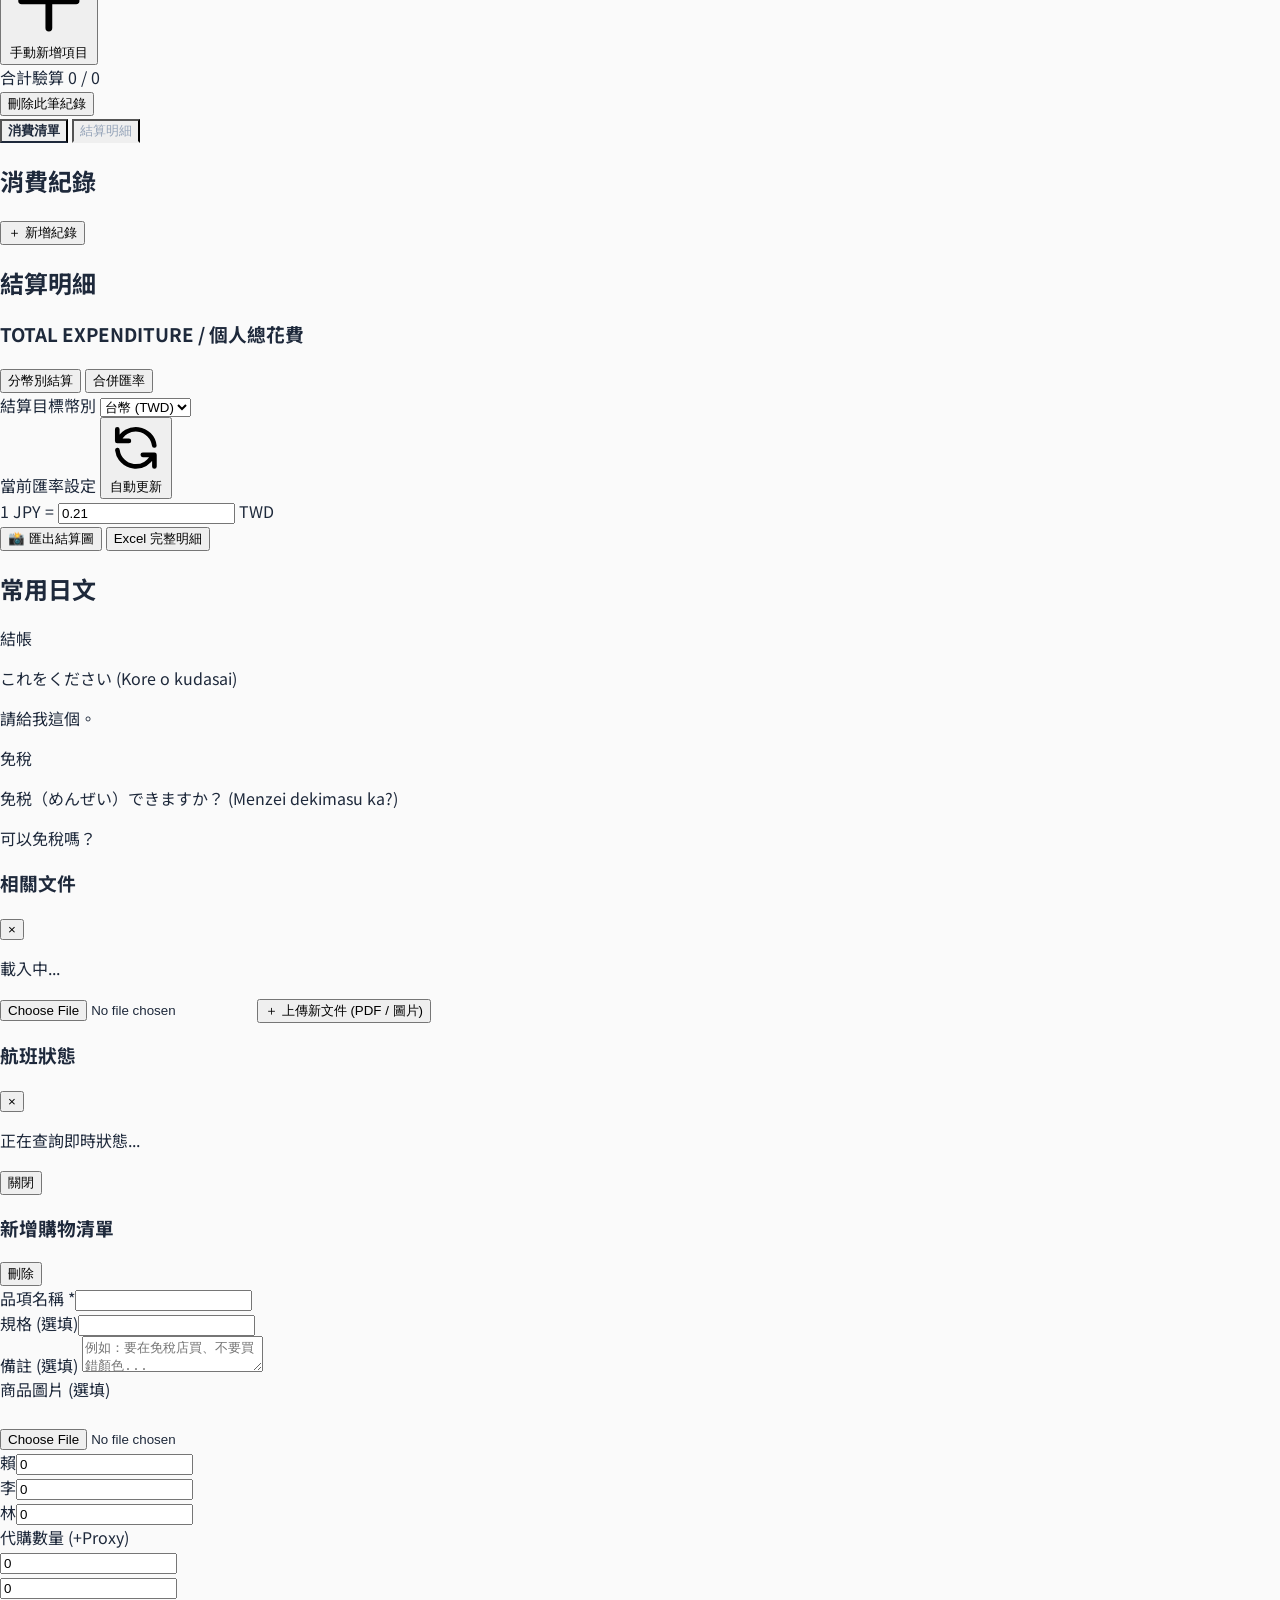
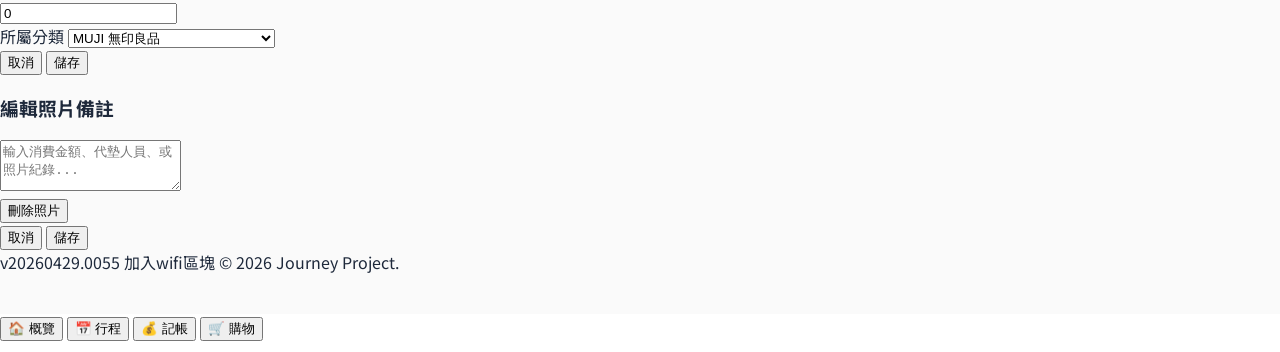
==== commit 7c7b1d7d: "Change Wi-Fi QR code and update footer version Updated QR code image and footer version information." ====
--- a/index.html
+++ b/index.html
@@ -308,8 +308,8 @@
                           <button onclick="copyToClipboard('minn2022')" class="text-[9px] bg-white border border-slate-200 px-2 py-0.5 rounded shadow-sm hover:bg-slate-100 transition active:scale-95">📋 複製密碼</button>
                       </div>
                       <div class="flex items-center gap-4">
-                          <div class="w-16 h-16 bg-white p-1 border border-gray-100 cursor-zoom-in group relative" onclick="openLightbox('11503-qrcode.png', '飯店 Wi-Fi QR Code (長按圖片可加入網路)')">
-                              <img src="11503-qrcode.png" alt="Wi-Fi QR" class="w-full h-full object-contain">
+                          <div class="w-16 h-16 bg-white p-1 border border-gray-100 cursor-zoom-in group relative" onclick="openLightbox('Minn_NISHI_KASAI-qrcode.png', '飯店 Wi-Fi QR Code (長按圖片可加入網路)')">
+                              <img src="Minn_NISHI_KASAI-qrcode.png" alt="Wi-Fi QR" class="w-full h-full object-contain">
                               <div class="absolute inset-0 bg-black/5 opacity-0 group-hover:opacity-100 transition flex items-center justify-center">
                                   <span class="text-[8px] bg-white/90 px-1 rounded shadow-sm">🔍 放大</span>
                               </div>
@@ -2539,7 +2539,7 @@
       <!-- 上下文選單 -->
       <div id="context-menu"></div>
       <footer class="text-center text-xs text-gray-400 py-12">
-        v20260427.2315 © 2026 Journey Project.
+        v20260429.0055 加入wifi區塊 © 2026 Journey Project.
       </footer>
       <div
         id="lightbox"
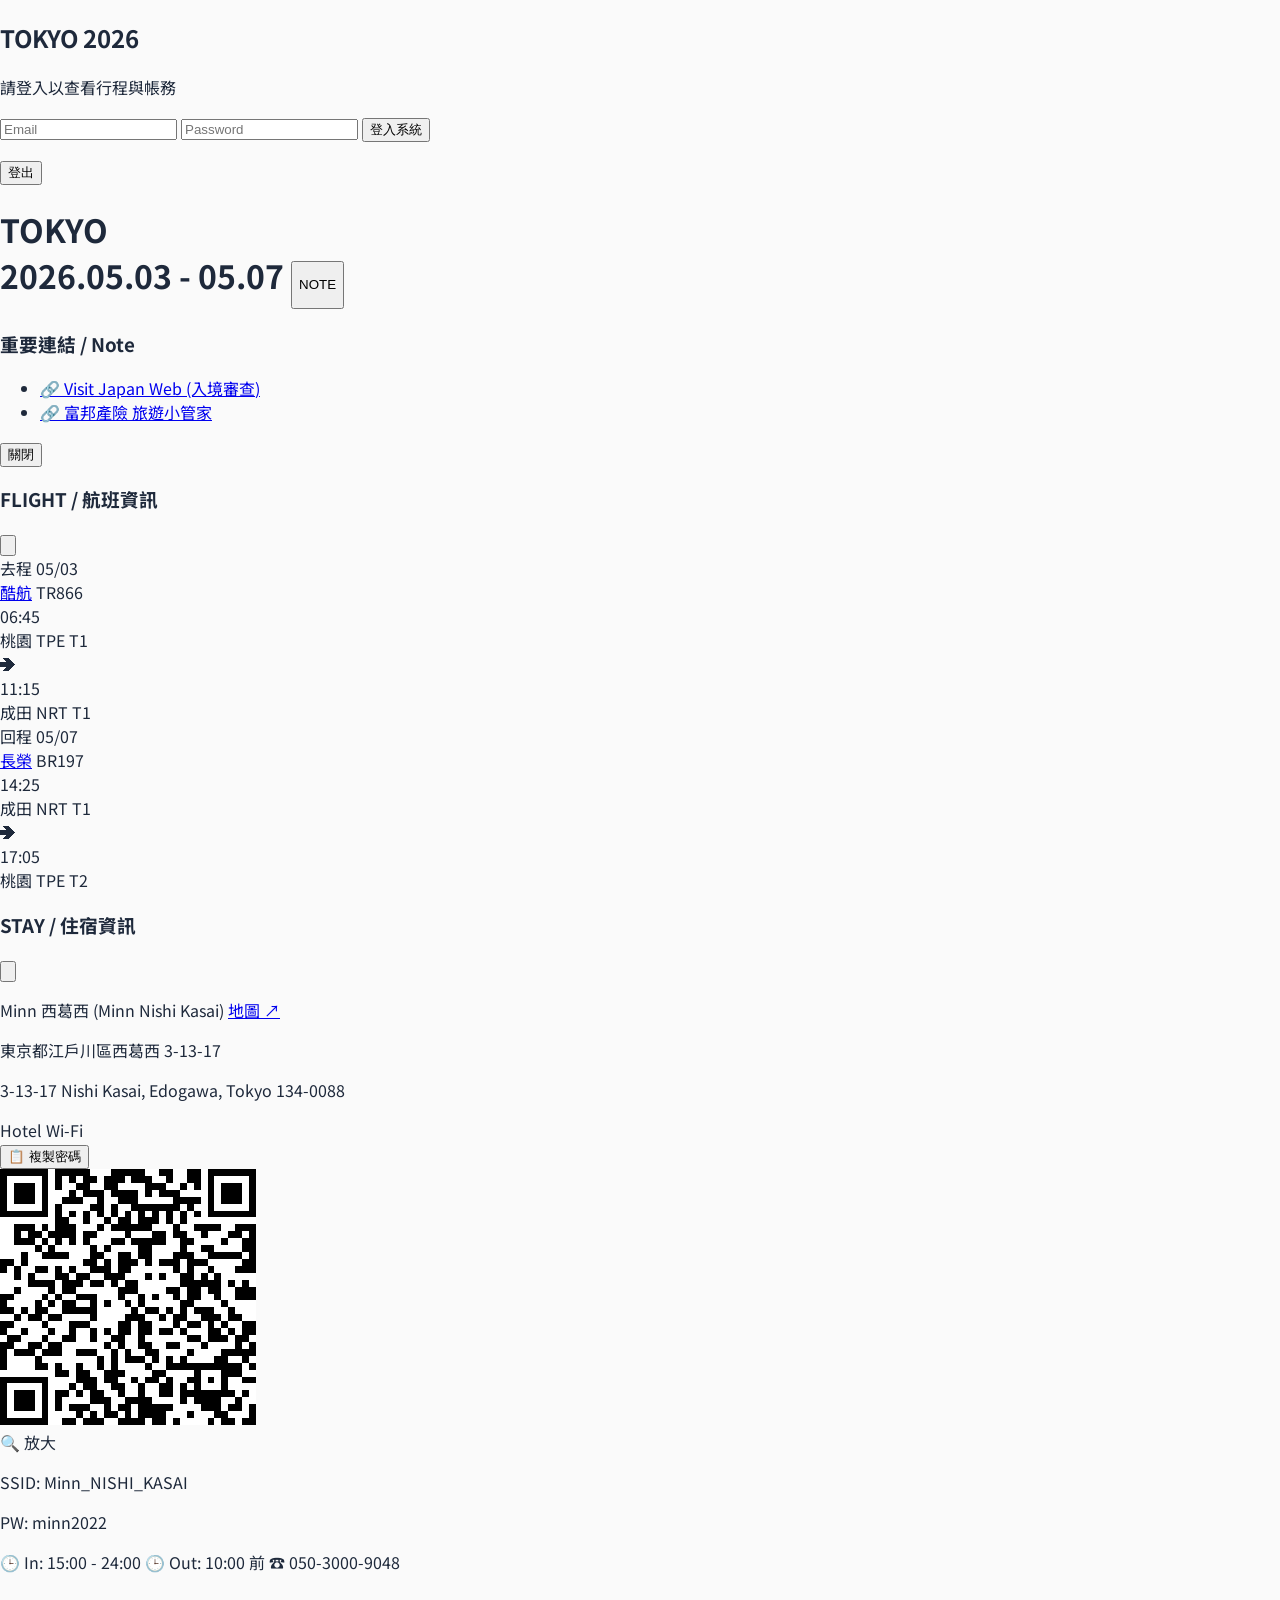
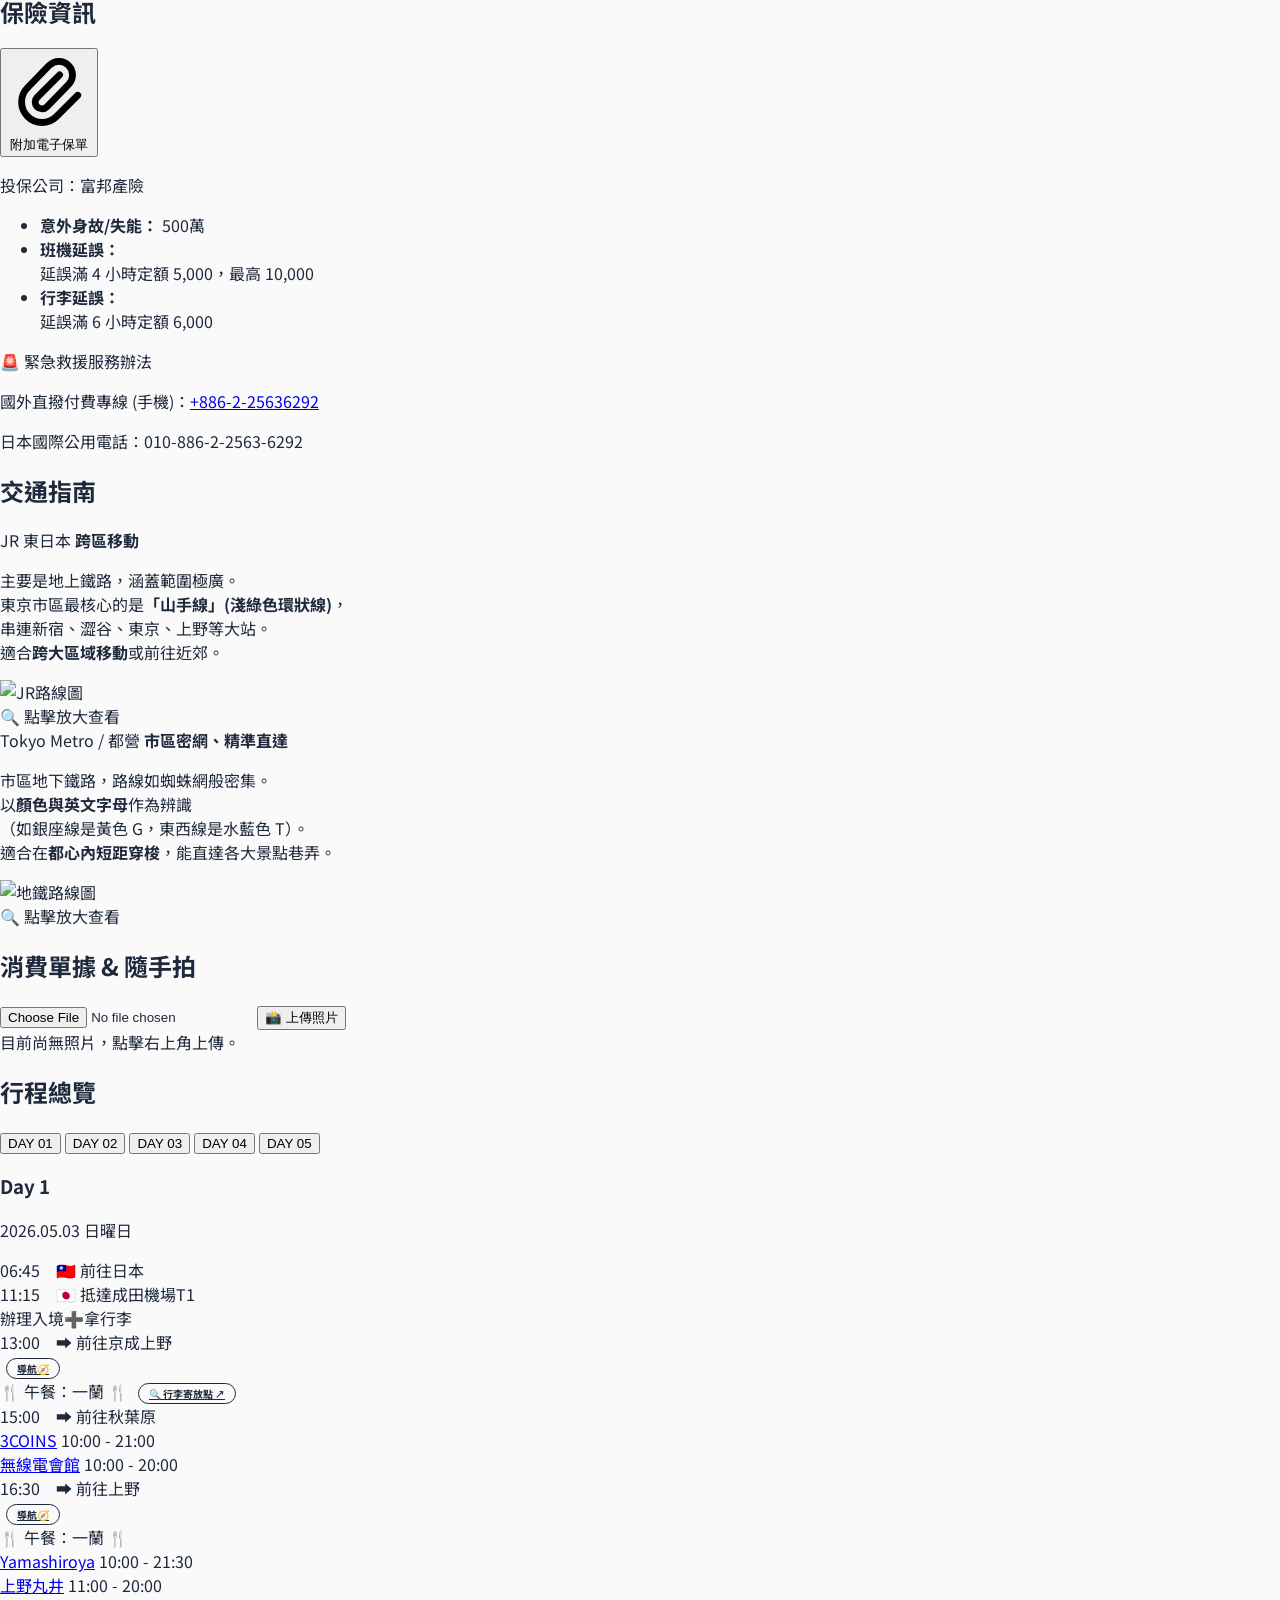
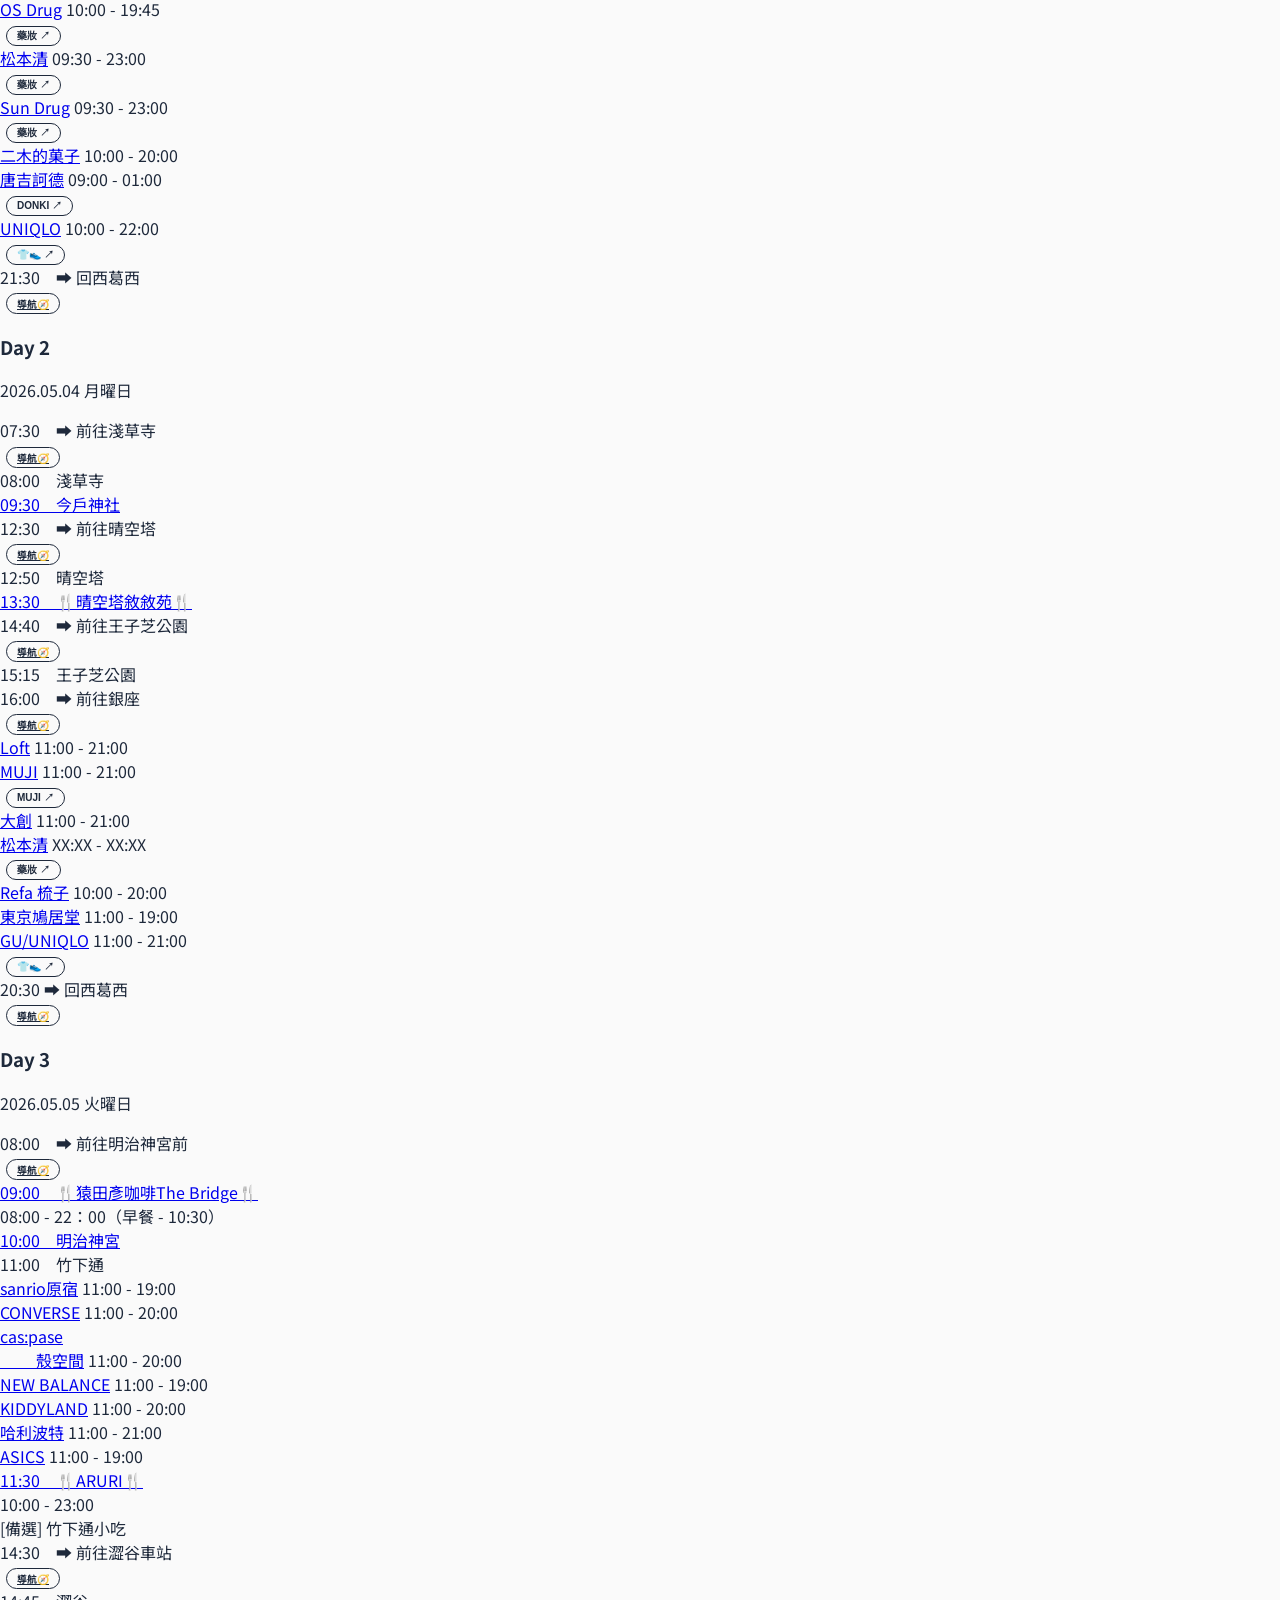
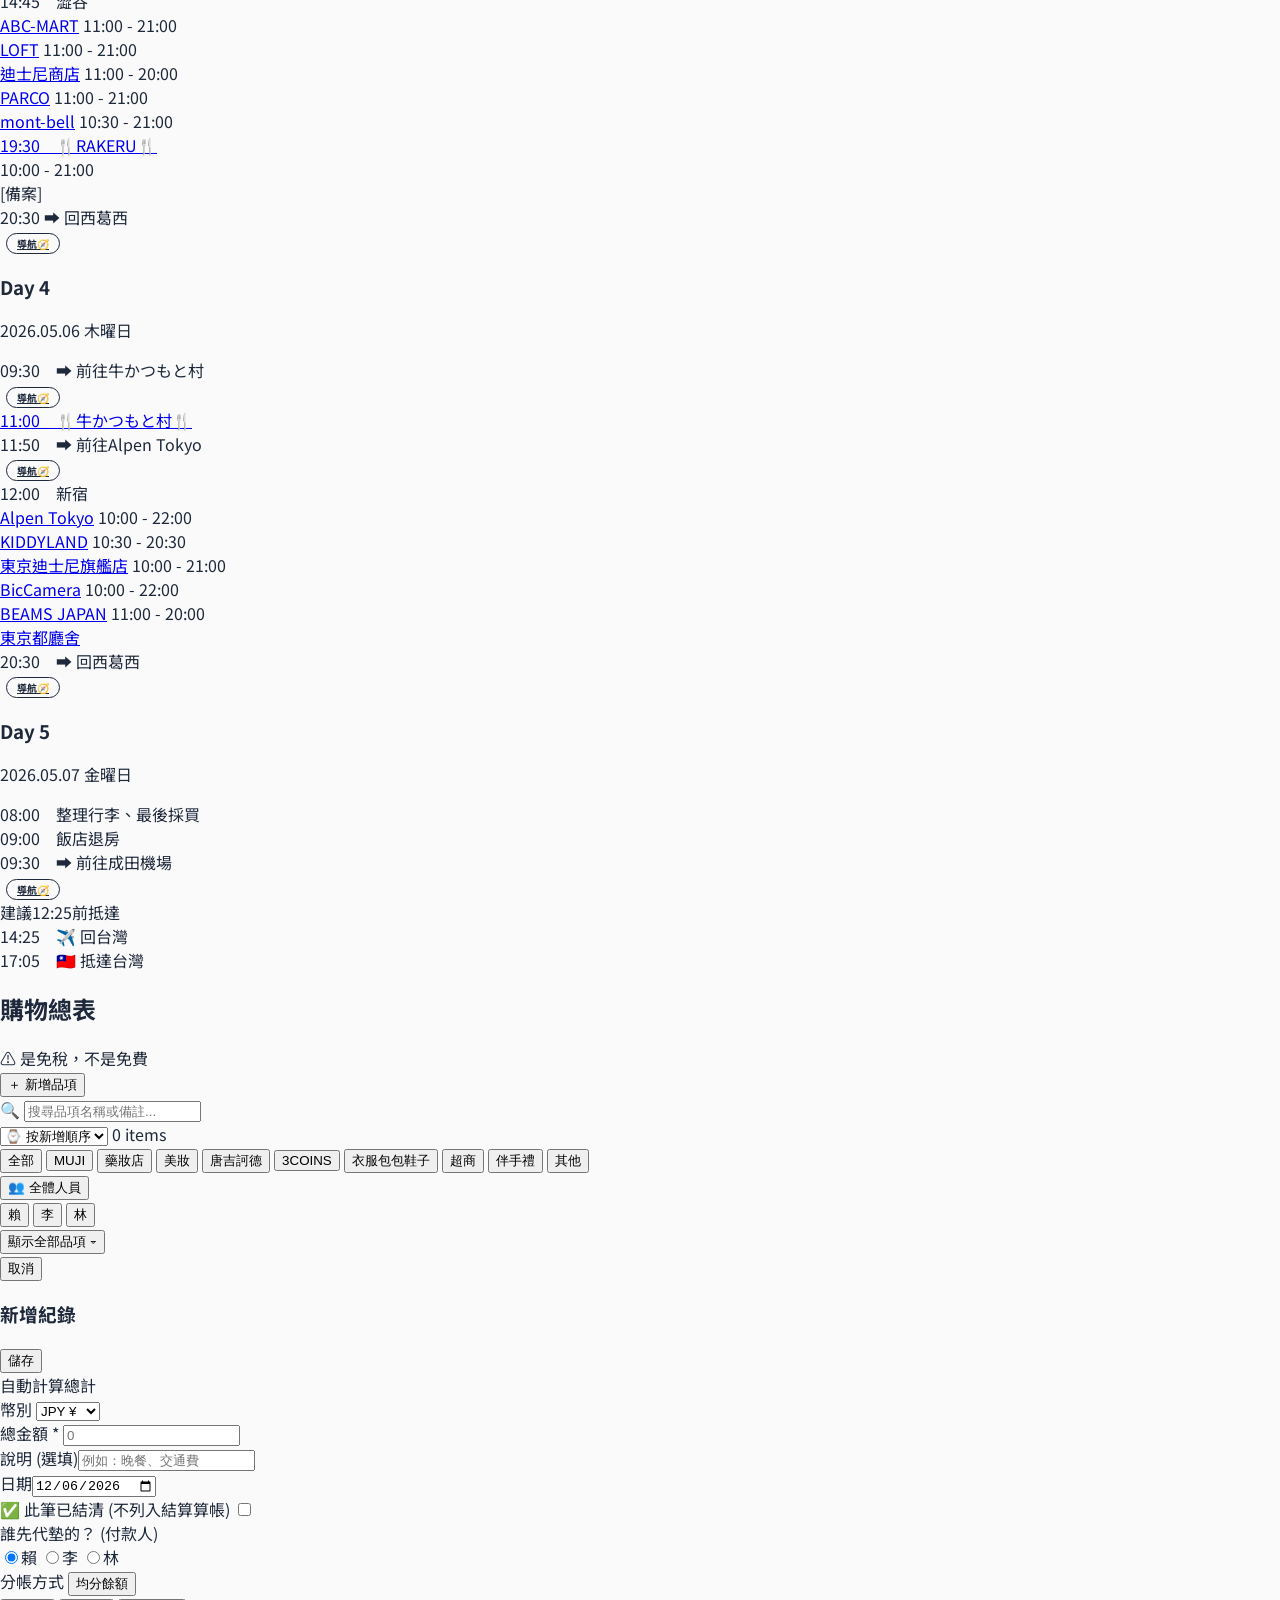
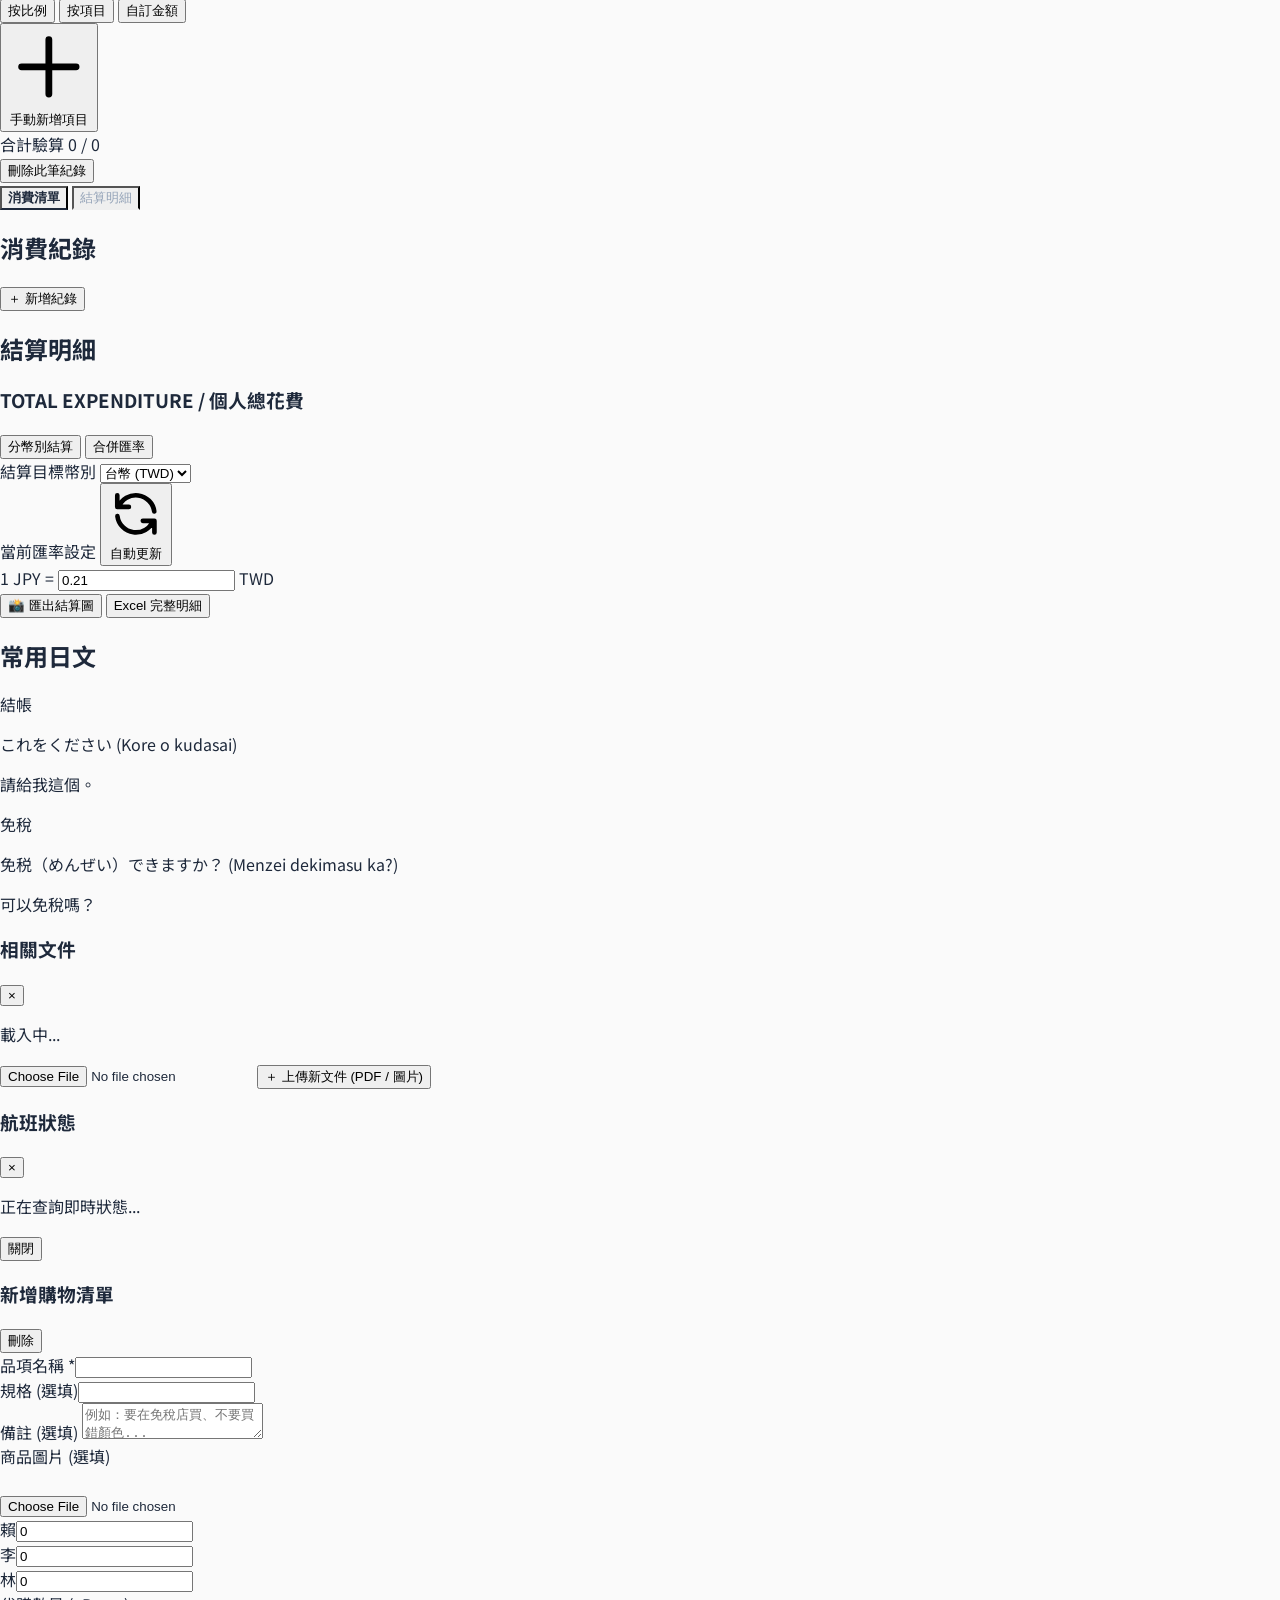
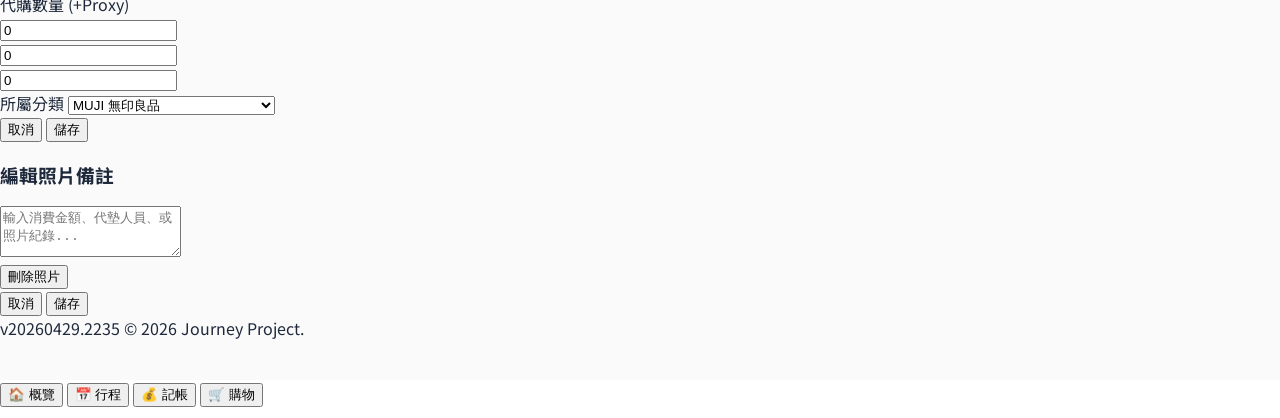
==== commit 56dd3026: "Change greeting from 'Hello' to 'Goodbye'" ====
--- a/index.html
+++ b/index.html
@@ -1,159 +1,104 @@
 <!doctype html>
 <html lang="zh-TW" class="scroll-smooth">
-  <head>
-    <meta charset="UTF-8" />
-    <meta name="viewport" content="width=device-width, initial-scale=1.0" />
-    <title>TOKYO 2026 | Journey</title>
-    <script src="https://cdn.tailwindcss.com"></script>
-    <script src="https://cdn.jsdelivr.net/npm/@supabase/supabase-js@2"></script>
-    <script src="https://cdnjs.cloudflare.com/ajax/libs/html2canvas/1.4.1/html2canvas.min.js"></script>
-    <script src="https://cdn.jsdelivr.net/npm/xlsx@0.18.5/dist/xlsx.full.min.js"></script>
-
-    <link rel="stylesheet" href="main.css" />
-  </head>
-
-  <body class="antialiased overflow-x-hidden">
-    <!-- 身分驗證 -->
-    <div
-      id="auth-container"
-      class="hidden min-h-screen flex items-center justify-center bg-gray-50 px-6"
-    >
-      <div
-        class="max-w-md w-full bg-white p-10 shadow-2xl border border-gray-100 text-center"
-      >
-        <h2 class="text-3xl font-bold tracking-widest text-slate-800 mb-2">
-          TOKYO 2026
-        </h2>
-        <p class="text-gray-400 text-sm mb-8">請登入以查看行程與帳務</p>
-
-        <form id="login-form" class="space-y-4">
-          <input
-            type="email"
-            id="login-email"
-            placeholder="Email"
-            required
-            class="w-full border-b border-gray-300 py-3 focus:outline-none focus:border-slate-800 text-sm"
-          />
-          <input
-            type="password"
-            id="login-password"
-            placeholder="Password"
-            required
-            class="w-full border-b border-gray-300 py-3 focus:outline-none focus:border-slate-800 text-sm"
-          />
-          <button
-            type="submit"
-            id="btn-login"
-            class="w-full bg-slate-800 text-white py-3 mt-6 font-bold hover:bg-slate-700 transition tracking-widest"
-          >
-            登入系統
+
+<head>
+  <meta charset="UTF-8" />
+  <meta name="viewport" content="width=device-width, initial-scale=1.0" />
+  <title>TOKYO 2026 | Journey</title>
+  <script src="https://cdn.tailwindcss.com"></script>
+  <script src="https://cdn.jsdelivr.net/npm/@supabase/supabase-js@2"></script>
+  <script src="https://cdnjs.cloudflare.com/ajax/libs/html2canvas/1.4.1/html2canvas.min.js"></script>
+  <script src="https://cdn.jsdelivr.net/npm/xlsx@0.18.5/dist/xlsx.full.min.js"></script>
+
+  <link rel="stylesheet" href="main.css" />
+</head>
+
+<body class="antialiased overflow-x-hidden">
+  <!-- 身分驗證 -->
+  <div id="auth-container" class="hidden min-h-screen flex items-center justify-center bg-gray-50 px-6">
+    <div class="max-w-md w-full bg-white p-10 shadow-2xl border border-gray-100 text-center">
+      <h2 class="text-3xl font-bold tracking-widest text-slate-800 mb-2">
+        TOKYO 2026
+      </h2>
+      <p class="text-gray-400 text-sm mb-8">請登入以查看行程與帳務</p>
+
+      <form id="login-form" class="space-y-4">
+        <input type="email" id="login-email" placeholder="Email" required
+          class="w-full border-b border-gray-300 py-3 focus:outline-none focus:border-slate-800 text-sm" />
+        <input type="password" id="login-password" placeholder="Password" required
+          class="w-full border-b border-gray-300 py-3 focus:outline-none focus:border-slate-800 text-sm" />
+        <button type="submit" id="btn-login"
+          class="w-full bg-slate-800 text-white py-3 mt-6 font-bold hover:bg-slate-700 transition tracking-widest">
+          登入系統
+        </button>
+      </form>
+      <p id="login-error" class="text-red-500 text-xs mt-4 hidden"></p>
+    </div>
+  </div>
+  <!-- 主要內容 -->
+  <div id="main-content" class="hidden">
+    <header class="max-w-5xl mx-auto pt-16 pb-8 px-6 border-b border-gray-200 relative">
+      <div class="absolute top-8 right-6 flex items-center gap-3">
+        <span id="user-display" class="text-[10px] text-gray-400 font-mono"></span>
+        <button onclick="handleLogout()"
+          class="text-[10px] border border-gray-200 px-2 py-1 text-gray-400 hover:text-red-500 hover:border-red-200 transition">
+          登出
+        </button>
+      </div>
+    </header>
+    <!-- 標題 -->
+    <main class="max-w-5xl mx-auto px-6 py-8 mb-20">
+      <div id="tab-overview-content" class="tab-pane">
+        <!--首頁-->
+        <h1 class="text-5xl font-bold tracking-widest text-slate-800">
+          TOKYO <br /><span class="text-sm font-normal text-gray-500 tracking-normal height-[1.2em]">2026.05.03 -
+            05.07</span>
+          <button onclick="openNoteModal()" class="text-gray-400 hover:text-amber-500 transition">
+            <p>
+              <span class="border-2 rounded-md px-2 py-1 text-sm font-bold">
+                NOTE
+              </span>
+            </p>
           </button>
-        </form>
-        <p id="login-error" class="text-red-500 text-xs mt-4 hidden"></p>
-      </div>
-    </div>
-    <!-- 主要內容 -->
-    <div id="main-content" class="hidden">
-      <header
-        class="max-w-5xl mx-auto pt-16 pb-8 px-6 border-b border-gray-200 relative"
-      >
-        <div class="absolute top-8 right-6 flex items-center gap-3">
-          <span
-            id="user-display"
-            class="text-[10px] text-gray-400 font-mono"
-          ></span>
-          <button
-            onclick="handleLogout()"
-            class="text-[10px] border border-gray-200 px-2 py-1 text-gray-400 hover:text-red-500 hover:border-red-200 transition"
-          >
-            登出
-          </button>
-        </div>
-      </header>
-      <!-- 標題 -->
-      <main class="max-w-5xl mx-auto px-6 py-8 mb-20">
-        <div id="tab-overview-content" class="tab-pane">
-          <!--首頁-->
-          <h1 class="text-5xl font-bold tracking-widest text-slate-800">
-            TOKYO <br /><span
-              class="text-sm font-normal text-gray-500 tracking-normal height-[1.2em]"
-              >2026.05.03 - 05.07</span
-            >
-            <button
-              onclick="openNoteModal()"
-              class="text-gray-400 hover:text-amber-500 transition"
-            >
-              <p>
-                <span class="border-2 rounded-md px-2 py-1 text-sm font-bold">
-                  NOTE
-                </span>
-              </p>
-            </button>
-          </h1>
-          <!-- 重要連結 -->
-          <div
-            id="note-modal"
-            class="hidden fixed inset-0 bg-black bg-opacity-60 flex justify-center items-center z-50 p-4"
-          >
-            <div class="bg-white p-6 w-full max-w-sm shadow-2xl rounded-lg">
-              <h3 class="text-lg font-bold text-slate-800 mb-4 border-b pb-2">
-                重要連結 / Note
+        </h1>
+        <!-- 重要連結 -->
+        <div id="note-modal"
+          class="hidden fixed inset-0 bg-black bg-opacity-60 flex justify-center items-center z-50 p-4">
+          <div class="bg-white p-6 w-full max-w-sm shadow-2xl rounded-lg">
+            <h3 class="text-lg font-bold text-slate-800 mb-4 border-b pb-2">
+              重要連結 / Note
+            </h3>
+            <ul class="space-y-3 text-sm">
+              <li>
+                <a href="https://vjw-lp.digital.go.jp/" target="_blank" class="text-blue-600 hover:underline">🔗 Visit
+                  Japan Web (入境審查)</a>
+              </li>
+              <li>
+                <a href="https://b2c.518fb.com/TravelHouseKeeper/index.html#" target="_blank"
+                  class="text-blue-600 hover:underline">🔗 富邦產險 旅遊小管家</a>
+              </li>
+            </ul>
+            <button onclick="closeNoteModal()"
+              class="mt-6 w-full py-2 bg-gray-100 text-gray-600 rounded-sm text-xs font-bold">
+              關閉
+            </button>
+          </div>
+        </div>
+        <!-- 航班資訊 -->
+        <div class="mt-12 grid grid-cols-1 md:grid-cols-2 gap-8">
+          <div class="bg-white border border-gray-100 p-5 shadow-sm relative rounded-lg">
+            <div class="flex justify-between items-center mb-6">
+              <h3 class="text-xs font-bold text-gray-400 tracking-widest">
+                FLIGHT / 航班資訊
               </h3>
-              <ul class="space-y-3 text-sm">
-                <li>
-                  <a
-                    href="https://vjw-lp.digital.go.jp/"
-                    target="_blank"
-                    class="text-blue-600 hover:underline"
-                    >🔗 Visit Japan Web (入境審查)</a
-                  >
-                </li>
-                <li>
-                  <a
-                    href="https://b2c.518fb.com/TravelHouseKeeper/index.html#"
-                    target="_blank"
-                    class="text-blue-600 hover:underline"
-                    >🔗 富邦產險 旅遊小管家</a
-                  >
-                </li>
-              </ul>
-              <button
-                onclick="closeNoteModal()"
-                class="mt-6 w-full py-2 bg-gray-100 text-gray-600 rounded-sm text-xs font-bold"
-              >
-                關閉
+              <button onclick="openDocModal('flight')" class="text-gray-400 hover:text-slate-800">
+                <svg class="h-5 w-5" fill="none" stroke="currentColor" viewBox="0 0 24 24">
+                  <path stroke-linecap="round" stroke-linejoin="round" stroke-width="2"
+                    d="M15.172 7l-6.586 6.586a2 2 0 102.828 2.828l6.414-6.586a4 4 0 00-5.656-5.656l-6.415 6.585a6 6 0 108.486 8.486L20.5 13" />
+                </svg>
               </button>
             </div>
-          </div>
-          <!-- 航班資訊 -->
-          <div class="mt-12 grid grid-cols-1 md:grid-cols-2 gap-8">
-            <div
-              class="bg-white border border-gray-100 p-5 shadow-sm relative rounded-lg"
-            >
-              <div class="flex justify-between items-center mb-6">
-                <h3 class="text-xs font-bold text-gray-400 tracking-widest">
-                  FLIGHT / 航班資訊
-                </h3>
-                <button
-                  onclick="openDocModal('flight')"
-                  class="text-gray-400 hover:text-slate-800"
-                >
-                  <svg
-                    class="h-5 w-5"
-                    fill="none"
-                    stroke="currentColor"
-                    viewBox="0 0 24 24"
-                  >
-                    <path
-                      stroke-linecap="round"
-                      stroke-linejoin="round"
-                      stroke-width="2"
-                      d="M15.172 7l-6.586 6.586a2 2 0 102.828 2.828l6.414-6.586a4 4 0 00-5.656-5.656l-6.415 6.585a6 6 0 108.486 8.486L20.5 13"
-                    />
-                  </svg>
-                </button>
-              </div>
-              <!-- <div class="bg-white border border-gray-100 p-6 shadow-sm relative group">
+            <!-- <div class="bg-white border border-gray-100 p-6 shadow-sm relative group">
                         <div class="space-y-4 text-sm text-slate-800">
                             <div class="flex justify-between items-end border-b border-gray-50 pb-3">
                                 
@@ -181,2432 +126,1524 @@
                         </div>
                     </div> -->
 
-              <div class="mb-6 pb-6 border-b border-gray-50">
-                <div class="flex justify-between items-center mb-3">
-                  <span
-                    class="bg-slate-800 text-white text-[10px] px-2 py-0.5 rounded-sm font-bold"
-                    >去程 05/03</span
-                  >
-
-                  <div class="text-xs text-blue-1000 font-bold">
-                    <a
-                      href="https://www.flyscoot.com/zhtw"
-                      target="_blank"
-                      class="hover:text-blue-800 underline underline-offset-2 transition"
-                      >酷航</a
-                    >
-                    <span
-                      class="hover:text-blue-800 underline underline-offset-2 transition"
-                      onclick="checkFlightStatus('TR866')"
-                      >TR866</span
-                    >
-                  </div>
-                </div>
-                <div class="flex justify-between items-center">
-                  <div class="flex-1">
-                    <div class="text-2xl font-black text-slate-800">06:45</div>
-                    <div class="text-xs font-bold text-gray-500">
-                      桃園 TPE T1
-                    </div>
-                  </div>
-                  <div class="px-4 text-gray-300">➔</div>
-                  <div class="flex-1 text-right">
-                    <div class="text-2xl font-black text-slate-800">11:15</div>
-                    <div class="text-xs font-bold text-gray-500">
-                      成田 NRT T1
-                    </div>
-                  </div>
-                </div>
-              </div>
-
-              <div>
-                <div class="flex justify-between items-center mb-3">
-                  <span
-                    class="bg-slate-800 text-white text-[10px] px-2 py-0.5 rounded-sm font-bold"
-                    >回程 05/07</span
-                  >
-                  <div class="text-xs text-blue-1000 font-bold">
-                    <a
-                      href="https://www.evaair.com/zh-tw/index.html"
-                      target="_blank"
-                      class="hover:text-blue-800 underline underline-offset-2 transition"
-                      >長榮</a
-                    >
-                    <span
-                      class="hover:text-blue-800 underline underline-offset-2 transition"
-                      onclick="checkFlightStatus('BR197')"
-                      >BR197</span
-                    >
-                  </div>
-                </div>
-                <div class="flex justify-between items-center">
-                  <div class="flex-1">
-                    <div class="text-2xl font-black text-slate-800">14:25</div>
-                    <div class="text-xs font-bold text-gray-500">
-                      成田 NRT T1
-                    </div>
-                  </div>
-                  <div class="px-4 text-gray-300">➔</div>
-                  <div class="flex-1 text-right">
-                    <div class="text-2xl font-black text-slate-800">17:05</div>
-                    <div class="text-xs font-bold text-gray-500">
-                      桃園 TPE T2
-                    </div>
-                  </div>
-                </div>
-              </div>
-            </div>
-            <div
-              class="bg-white border border-gray-100 p-6 shadow-sm flex flex-col justify-between relative group"
-            >
-              <div>
-                <div class="flex justify-between items-start mb-4">
-                  <h3 class="text-xs font-bold text-gray-400 tracking-widest">
-                    STAY / 住宿資訊
-                  </h3>
-                  <button
-                    onclick="openDocModal('stay')"
-                    class="text-gray-400 hover:text-slate-800 transition"
-                    title="附加/查看文件"
-                  >
-                    <svg
-                      xmlns="http://www.w3.org/2000/svg"
-                      class="h-5 w-5"
-                      fill="none"
-                      viewBox="0 0 24 24"
-                      stroke="currentColor"
-                    >
-                      <path
-                        stroke-linecap="round"
-                        stroke-linejoin="round"
-                        stroke-width="2"
-                        d="M15.172 7l-6.586 6.586a2 2 0 102.828 2.828l6.414-6.586a4 4 0 00-5.656-5.656l-6.415 6.585a6 6 0 108.486 8.486L20.5 13"
-                      />
-                    </svg>
-                  </button>
-                </div>
-                <p
-                  class="font-bold text-lg text-slate-800 flex items-center flex-wrap gap-x-2"
-                >
-                  Minn 西葛西 (Minn Nishi Kasai)
-                  <a
-                    href="https://maps.app.goo.gl/gaUKSqGzxe7UiqkZ7?g_st=ic"
-                    target="_blank"
-                    class="text-xs font-normal text-gray-400 hover:text-slate-800 underline underline-offset-2 transition"
-                    >地圖 ↗</a
-                  >
-                </p>
-                <p class="text-gray-500 text-xs mt-1 font-bold">
-                  東京都江戶川區西葛西 3-13-17
-                </p>
-                <p class="text-gray-500 text-xs mt-1 font-bold">
-                  3-13-17 Nishi Kasai, Edogawa, Tokyo 134-0088
-                </p>
-                <div class="mt-4 p-3 bg-slate-50 border border-slate-100 rounded-sm">
-                      <div class="flex items-center justify-between mb-2">
-                          <div class="text-[10px] font-bold text-slate-400 uppercase tracking-widest">Hotel Wi-Fi</div>
-                          <button onclick="copyToClipboard('minn2022')" class="text-[9px] bg-white border border-slate-200 px-2 py-0.5 rounded shadow-sm hover:bg-slate-100 transition active:scale-95">📋 複製密碼</button>
-                      </div>
-                      <div class="flex items-center gap-4">
-                          <div class="w-16 h-16 bg-white p-1 border border-gray-100 cursor-zoom-in group relative" onclick="openLightbox('Minn_NISHI_KASAI-qrcode.png', '飯店 Wi-Fi QR Code (長按圖片可加入網路)')">
-                              <img src="Minn_NISHI_KASAI-qrcode.png" alt="Wi-Fi QR" class="w-full h-full object-contain">
-                              <div class="absolute inset-0 bg-black/5 opacity-0 group-hover:opacity-100 transition flex items-center justify-center">
-                                  <span class="text-[8px] bg-white/90 px-1 rounded shadow-sm">🔍 放大</span>
-                              </div>
-                          </div>
-                      </div>
-                      <div class="flex-1">
-                          <p class="text-[11px] font-bold text-slate-700 leading-tight">SSID: <span class="font-mono text-blue-600">Minn_NISHI_KASAI</span></p>
-                          <p class="text-[11px] font-bold text-slate-700 leading-tight mt-1">PW: <span class="font-mono">minn2022</span></p>
-                      </div>
-                  </div>
-              </div>
-              <div
-                class="flex flex-col md:flex-row gap-3 mt-6 pt-4 border-t border-gray-50 text-xs text-slate-600"
-              >
-                <span class="flex items-center gap-2 font-bold"
-                  >🕒 In: 15:00 - 24:00</span
-                >
-                <span class="flex items-center gap-2 font-bold"
-                  >🕒 Out: 10:00 前</span
-                >
-                <span class="flex items-center gap-2 font-bold"
-                  >☎️ 050-3000-9048</span
-                >
-              </div>
-            </div>
-          </div>
-          <div>
-            <div
-              class="flex justify-between items-end mb-6 border-l-4 border-slate-800 pl-3 mt-10"
-            >
-              <h2 class="text-xl font-bold">保險資訊</h2>
-              <button
-                onclick="openDocModal('insurance')"
-                class="text-slate-500 hover:text-slate-800 transition flex items-center gap-1 text-xs font-bold border border-slate-200 px-3 py-1.5 rounded-sm hover:bg-slate-50"
-                title="附加/查看電子保單"
-              >
-                <svg
-                  xmlns="http://www.w3.org/2000/svg"
-                  class="h-4 w-4"
-                  fill="none"
-                  viewBox="0 0 24 24"
-                  stroke="currentColor"
-                >
-                  <path
-                    stroke-linecap="round"
-                    stroke-linejoin="round"
-                    stroke-width="2"
-                    d="M15.172 7l-6.586 6.586a2 2 0 102.828 2.828l6.414-6.586a4 4 0 00-5.656-5.656l-6.415 6.585a6 6 0 108.486 8.486L20.5 13"
-                  />
-                </svg>
-                附加電子保單
-              </button>
-            </div>
-            <div
-              class="bg-white border border-gray-100 p-5 shadow-sm text-sm space-y-4"
-            >
-              <p class="font-bold text-slate-800 border-b pb-2 text-base">
-                投保公司：富邦產險
+            <div class="mb-6 pb-6 border-b border-gray-50">
+              <div class="flex justify-between items-center mb-3">
+                <span class="bg-slate-800 text-white text-[10px] px-2 py-0.5 rounded-sm font-bold">去程 05/03</span>
+
+                <div class="text-xs text-blue-1000 font-bold">
+                  <a href="https://www.flyscoot.com/zhtw" target="_blank"
+                    class="hover:text-blue-800 underline underline-offset-2 transition">酷航</a>
+                  <span class="hover:text-blue-800 underline underline-offset-2 transition"
+                    onclick="checkFlightStatus('TR866')">TR866</span>
+                </div>
+              </div>
+              <div class="flex justify-between items-center">
+                <div class="flex-1">
+                  <div class="text-2xl font-black text-slate-800">06:45</div>
+                  <div class="text-xs font-bold text-gray-500">
+                    桃園 TPE T1
+                  </div>
+                </div>
+                <div class="px-4 text-gray-300">➔</div>
+                <div class="flex-1 text-right">
+                  <div class="text-2xl font-black text-slate-800">11:15</div>
+                  <div class="text-xs font-bold text-gray-500">
+                    成田 NRT T1
+                  </div>
+                </div>
+              </div>
+            </div>
+
+            <div>
+              <div class="flex justify-between items-center mb-3">
+                <span class="bg-slate-800 text-white text-[10px] px-2 py-0.5 rounded-sm font-bold">回程 05/07</span>
+                <div class="text-xs text-blue-1000 font-bold">
+                  <a href="https://www.evaair.com/zh-tw/index.html" target="_blank"
+                    class="hover:text-blue-800 underline underline-offset-2 transition">長榮</a>
+                  <span class="hover:text-blue-800 underline underline-offset-2 transition"
+                    onclick="checkFlightStatus('BR197')">BR197</span>
+                </div>
+              </div>
+              <div class="flex justify-between items-center">
+                <div class="flex-1">
+                  <div class="text-2xl font-black text-slate-800">14:25</div>
+                  <div class="text-xs font-bold text-gray-500">
+                    成田 NRT T1
+                  </div>
+                </div>
+                <div class="px-4 text-gray-300">➔</div>
+                <div class="flex-1 text-right">
+                  <div class="text-2xl font-black text-slate-800">17:05</div>
+                  <div class="text-xs font-bold text-gray-500">
+                    桃園 TPE T2
+                  </div>
+                </div>
+              </div>
+            </div>
+          </div>
+          <div class="bg-white border border-gray-100 p-6 shadow-sm flex flex-col justify-between relative group">
+            <div>
+              <div class="flex justify-between items-start mb-4">
+                <h3 class="text-xs font-bold text-gray-400 tracking-widest">
+                  STAY / 住宿資訊
+                </h3>
+                <button onclick="openDocModal('stay')" class="text-gray-400 hover:text-slate-800 transition"
+                  title="附加/查看文件">
+                  <svg xmlns="http://www.w3.org/2000/svg" class="h-5 w-5" fill="none" viewBox="0 0 24 24"
+                    stroke="currentColor">
+                    <path stroke-linecap="round" stroke-linejoin="round" stroke-width="2"
+                      d="M15.172 7l-6.586 6.586a2 2 0 102.828 2.828l6.414-6.586a4 4 0 00-5.656-5.656l-6.415 6.585a6 6 0 108.486 8.486L20.5 13" />
+                  </svg>
+                </button>
+              </div>
+              <p class="font-bold text-lg text-slate-800 flex items-center flex-wrap gap-x-2">
+                Minn 西葛西 (Minn Nishi Kasai)
+                <a href="https://maps.app.goo.gl/gaUKSqGzxe7UiqkZ7?g_st=ic" target="_blank"
+                  class="text-xs font-normal text-gray-400 hover:text-slate-800 underline underline-offset-2 transition">地圖
+                  ↗</a>
               </p>
-              <ul
-                class="list-disc pl-5 text-gray-600 space-y-2 leading-relaxed"
-              >
-                <li>
-                  <strong class="text-slate-800">意外身故/失能：</strong> 500萬
-                </li>
-                <li>
-                  <strong class="text-slate-800">班機延誤：</strong> <br />
-                  延誤滿 4 小時定額 5,000，最高 10,000
-                </li>
-                <li>
-                  <strong class="text-slate-800">行李延誤：</strong> <br />
-                  延誤滿 6 小時定額 6,000
-                </li>
-              </ul>
-              <div class="bg-gray-50 p-4 rounded border border-gray-100 mt-2">
-                <p class="font-bold text-slate-800 text-xs mb-2">
-                  🚨 緊急救援服務辦法
-                </p>
-                <p class="text-xs text-gray-600 mb-1">
-                  國外直撥付費專線 (手機)：<a
-                    href="tel:+886225636292"
-                    class="text-blue-600 font-bold hover:underline"
-                    >+886-2-25636292</a
-                  >
-                </p>
-                <!-- <p class="text-xs text-gray-600">當地國際公用電話：<span
+              <p class="text-gray-500 text-xs mt-1 font-bold">
+                東京都江戶川區西葛西 3-13-17
+              </p>
+              <p class="text-gray-500 text-xs mt-1 font-bold">
+                3-13-17 Nishi Kasai, Edogawa, Tokyo 134-0088
+              </p>
+              <div class="mt-4 p-3 bg-slate-50 border border-slate-100 rounded-sm">
+                <div class="flex items-center justify-between mb-2">
+                  <div class="text-[10px] font-bold text-slate-400 uppercase tracking-widest">Hotel Wi-Fi</div>
+                  <button onclick="copyToClipboard('minn2022')"
+                    class="text-[9px] bg-white border border-slate-200 px-2 py-0.5 rounded shadow-sm hover:bg-slate-100 transition active:scale-95">📋
+                    複製密碼</button>
+                </div>
+                <div class="flex items-center gap-4">
+                  <div class="w-16 h-16 bg-white p-1 border border-gray-100 cursor-zoom-in group relative"
+                    onclick="openLightbox('Minn_NISHI_KASAI-qrcode.png', '飯店 Wi-Fi QR Code (長按圖片可加入網路)')">
+                    <img src="Minn_NISHI_KASAI-qrcode.png" alt="Wi-Fi QR" class="w-full h-full object-contain">
+                    <div
+                      class="absolute inset-0 bg-black/5 opacity-0 group-hover:opacity-100 transition flex items-center justify-center">
+                      <span class="text-[8px] bg-white/90 px-1 rounded shadow-sm">🔍 放大</span>
+                    </div>
+                  </div>
+                </div>
+                <div class="flex-1">
+                  <p class="text-[11px] font-bold text-slate-700 leading-tight">SSID: <span
+                      class="font-mono text-blue-600">Minn_NISHI_KASAI</span></p>
+                  <p class="text-[11px] font-bold text-slate-700 leading-tight mt-1">PW: <span
+                      class="font-mono">minn2022</span></p>
+                </div>
+              </div>
+            </div>
+            <div class="flex flex-col md:flex-row gap-3 mt-6 pt-4 border-t border-gray-50 text-xs text-slate-600">
+              <span class="flex items-center gap-2 font-bold">🕒 In: 15:00 - 24:00</span>
+              <span class="flex items-center gap-2 font-bold">🕒 Out: 10:00 前</span>
+              <span class="flex items-center gap-2 font-bold">☎️ 050-3000-9048</span>
+            </div>
+          </div>
+        </div>
+        <div>
+          <div class="flex justify-between items-end mb-6 border-l-4 border-slate-800 pl-3 mt-10">
+            <h2 class="text-xl font-bold">保險資訊</h2>
+            <button onclick="openDocModal('insurance')"
+              class="text-slate-500 hover:text-slate-800 transition flex items-center gap-1 text-xs font-bold border border-slate-200 px-3 py-1.5 rounded-sm hover:bg-slate-50"
+              title="附加/查看電子保單">
+              <svg xmlns="http://www.w3.org/2000/svg" class="h-4 w-4" fill="none" viewBox="0 0 24 24"
+                stroke="currentColor">
+                <path stroke-linecap="round" stroke-linejoin="round" stroke-width="2"
+                  d="M15.172 7l-6.586 6.586a2 2 0 102.828 2.828l6.414-6.586a4 4 0 00-5.656-5.656l-6.415 6.585a6 6 0 108.486 8.486L20.5 13" />
+              </svg>
+              附加電子保單
+            </button>
+          </div>
+          <div class="bg-white border border-gray-100 p-5 shadow-sm text-sm space-y-4">
+            <p class="font-bold text-slate-800 border-b pb-2 text-base">
+              投保公司：富邦產險
+            </p>
+            <ul class="list-disc pl-5 text-gray-600 space-y-2 leading-relaxed">
+              <li>
+                <strong class="text-slate-800">意外身故/失能：</strong> 500萬
+              </li>
+              <li>
+                <strong class="text-slate-800">班機延誤：</strong> <br />
+                延誤滿 4 小時定額 5,000，最高 10,000
+              </li>
+              <li>
+                <strong class="text-slate-800">行李延誤：</strong> <br />
+                延誤滿 6 小時定額 6,000
+              </li>
+            </ul>
+            <div class="bg-gray-50 p-4 rounded border border-gray-100 mt-2">
+              <p class="font-bold text-slate-800 text-xs mb-2">
+                🚨 緊急救援服務辦法
+              </p>
+              <p class="text-xs text-gray-600 mb-1">
+                國外直撥付費專線 (手機)：<a href="tel:+886225636292"
+                  class="text-blue-600 font-bold hover:underline">+886-2-25636292</a>
+              </p>
+              <!-- <p class="text-xs text-gray-600">當地國際公用電話：<span
                                 class="font-mono">當地國際冠碼-886-2-2563-6292</span>
                         </p> -->
-                <p class="text-xs text-gray-600">
-                  日本國際公用電話：<span class="font-mono"
-                    >010-886-2-2563-6292</span
-                  >
-                </p>
-              </div>
-            </div>
-          </div>
-          <section id="transit" class="mt-10">
-            <h2 class="text-xl font-bold mb-6 border-l-4 border-slate-800 pl-3">
-              交通指南
-            </h2>
-            <div class="grid grid-cols-1 md:grid-cols-2 gap-8">
-              <div
-                class="p-5 border border-gray-100 bg-white shadow-sm flex flex-col h-full rounded-sm"
-              >
-                <div class="flex items-center gap-2 mb-3">
-                  <span
-                    class="bg-green-600 text-white text-xs font-bold px-2 py-1 rounded-sm"
-                    >JR 東日本</span
-                  >
-                  <strong class="text-slate-800">跨區移動</strong>
-                </div>
-                <p class="text-sm text-gray-600 flex-1 leading-relaxed mb-4">
-                  主要是地上鐵路，涵蓋範圍極廣。<br />東京市區最核心的是<strong
-                    class="text-slate-800"
-                    >「山手線」(淺綠色環狀線)</strong
-                  >，<br />串連新宿、澀谷、東京、上野等大站。<br />適合<strong
-                    class="text-slate-800"
-                    >跨大區域移動</strong
-                  >或前往近郊。
-                </p>
+              <p class="text-xs text-gray-600">
+                日本國際公用電話：<span class="font-mono">010-886-2-2563-6292</span>
+              </p>
+            </div>
+          </div>
+        </div>
+        <section id="transit" class="mt-10">
+          <h2 class="text-xl font-bold mb-6 border-l-4 border-slate-800 pl-3">
+            交通指南
+          </h2>
+          <div class="grid grid-cols-1 md:grid-cols-2 gap-8">
+            <div class="p-5 border border-gray-100 bg-white shadow-sm flex flex-col h-full rounded-sm">
+              <div class="flex items-center gap-2 mb-3">
+                <span class="bg-green-600 text-white text-xs font-bold px-2 py-1 rounded-sm">JR 東日本</span>
+                <strong class="text-slate-800">跨區移動</strong>
+              </div>
+              <p class="text-sm text-gray-600 flex-1 leading-relaxed mb-4">
+                主要是地上鐵路，涵蓋範圍極廣。<br />東京市區最核心的是<strong
+                  class="text-slate-800">「山手線」(淺綠色環狀線)</strong>，<br />串連新宿、澀谷、東京、上野等大站。<br />適合<strong
+                  class="text-slate-800">跨大區域移動</strong>或前往近郊。
+              </p>
+              <div class="relative group cursor-zoom-in rounded border border-gray-200 overflow-hidden"
+                onclick="openLightbox('map-Japan-JR.png', 'JR 東日本路線網')">
+                <img src="map-Japan-JR.png" alt="JR路線圖"
+                  class="w-full h-36 object-cover opacity-90 group-hover:opacity-100 transition duration-300 transform group-hover:scale-105" />
                 <div
-                  class="relative group cursor-zoom-in rounded border border-gray-200 overflow-hidden"
-                  onclick="openLightbox('map-Japan-JR.png', 'JR 東日本路線網')"
-                >
-                  <img
-                    src="map-Japan-JR.png"
-                    alt="JR路線圖"
-                    class="w-full h-36 object-cover opacity-90 group-hover:opacity-100 transition duration-300 transform group-hover:scale-105"
-                  />
-                  <div
-                    class="absolute inset-0 flex items-center justify-center bg-black/10 group-hover:bg-transparent transition"
-                  >
-                    <span
-                      class="text-white text-xs font-bold bg-slate-800/80 px-3 py-1.5 rounded shadow-sm"
-                      >🔍 點擊放大查看</span
-                    >
-                  </div>
-                </div>
-              </div>
-
-              <div
-                class="p-5 border border-gray-100 bg-white shadow-sm flex flex-col h-full rounded-sm"
-              >
-                <div class="flex items-center gap-2 mb-3">
-                  <span
-                    class="bg-blue-500 text-white text-xs font-bold px-2 py-1 rounded-sm"
-                    >Tokyo Metro / 都營</span
-                  >
-                  <strong class="text-slate-800">市區密網、精準直達</strong>
-                </div>
-                <p class="text-sm text-gray-600 flex-1 leading-relaxed mb-4">
-                  市區地下鐵路，路線如蜘蛛網般密集。<br />以<strong
-                    class="text-slate-800"
-                    >顏色與英文字母</strong
-                  >作為辨識<br />（如銀座線是黃色 G，東西線是水藍色 T）。<br />適合在<strong
-                    class="text-slate-800"
-                    >都心內短距穿梭</strong
-                  >，能直達各大景點巷弄。
-                </p>
+                  class="absolute inset-0 flex items-center justify-center bg-black/10 group-hover:bg-transparent transition">
+                  <span class="text-white text-xs font-bold bg-slate-800/80 px-3 py-1.5 rounded shadow-sm">🔍
+                    點擊放大查看</span>
+                </div>
+              </div>
+            </div>
+
+            <div class="p-5 border border-gray-100 bg-white shadow-sm flex flex-col h-full rounded-sm">
+              <div class="flex items-center gap-2 mb-3">
+                <span class="bg-blue-500 text-white text-xs font-bold px-2 py-1 rounded-sm">Tokyo Metro / 都營</span>
+                <strong class="text-slate-800">市區密網、精準直達</strong>
+              </div>
+              <p class="text-sm text-gray-600 flex-1 leading-relaxed mb-4">
+                市區地下鐵路，路線如蜘蛛網般密集。<br />以<strong class="text-slate-800">顏色與英文字母</strong>作為辨識<br />（如銀座線是黃色 G，東西線是水藍色
+                T）。<br />適合在<strong class="text-slate-800">都心內短距穿梭</strong>，能直達各大景點巷弄。
+              </p>
+              <div class="relative group cursor-zoom-in rounded border border-gray-200 overflow-hidden" onclick="
+                    openLightbox('map-Japan-Metro.png', '東京地鐵路線圖')
+                  ">
+                <img src="map-Japan-Metro.png" alt="地鐵路線圖"
+                  class="w-full h-36 object-cover opacity-90 group-hover:opacity-100 transition duration-300 transform group-hover:scale-105" />
                 <div
-                  class="relative group cursor-zoom-in rounded border border-gray-200 overflow-hidden"
-                  onclick="
-                    openLightbox('map-Japan-Metro.png', '東京地鐵路線圖')
-                  "
-                >
-                  <img
-                    src="map-Japan-Metro.png"
-                    alt="地鐵路線圖"
-                    class="w-full h-36 object-cover opacity-90 group-hover:opacity-100 transition duration-300 transform group-hover:scale-105"
-                  />
-                  <div
-                    class="absolute inset-0 flex items-center justify-center bg-black/10 group-hover:bg-transparent transition"
-                  >
-                    <span
-                      class="text-white text-xs font-bold bg-slate-800/80 px-3 py-1.5 rounded shadow-sm"
-                      >🔍 點擊放大查看</span
-                    >
-                  </div>
-                </div>
-              </div>
-            </div>
-          </section>
-          <section id="receipts" class="pt-8 border-t border-gray-200">
-            <div
-              class="flex justify-between items-end mb-8 border-l-4 border-slate-800 pl-3"
-            >
-              <h2 class="text-xl font-bold">消費單據 & 隨手拍</h2>
-              <input
-                type="file"
-                id="receipt-upload"
-                accept="image/*"
-                class="hidden"
-                onchange="uploadReceipt(this)"
-              />
-              <button
-                onclick="document.getElementById('receipt-upload').click()"
-                class="bg-white border border-slate-800 text-slate-800 px-4 py-2 text-xs font-medium hover:bg-slate-800 hover:text-white transition shadow-sm"
-                id="btn-upload-receipt"
-              >
-                📸 上傳照片
-              </button>
-            </div>
-
-            <div
-              id="receipts-grid"
-              class="grid grid-cols-2 md:grid-cols-4 gap-4 md:gap-6"
-            >
-              <div class="col-span-full text-center py-8 text-gray-400 text-sm">
-                目前尚無照片，點擊右上角上傳。
-              </div>
-            </div>
-          </section>
-        </div>
-        <div id="tab-itinerary-content" class="tab-pane hidden">
-          <!--行程總覽-->
-          <div
-            class="flex justify-between items-end mb-6 border-l-4 border-slate-800 pl-3"
-          >
-            <div class="flex items-center gap-3">
-              <h2 class="text-xl font-bold">行程總覽</h2>
-            </div>
-          </div>
-          <div
-            class="grid grid-cols-5 gap-2 overflow-x-auto no-scrollbar pb-4 mb-2 px-1"
-          >
-            <button
-              id="day-nav-1"
-              onclick="scrollToDay(1)"
-              class="day-nav-btn flex-1 bg-slate-800 text-white py-3 rounded-lg flex flex-col items-center shadow-sm active:scale-95 transition"
-            >
-              <span class="text-[10px] opacity-70">DAY</span>
-              <span class="text-lg font-black">01</span>
-            </button>
-            <button
-              id="day-nav-2"
-              onclick="scrollToDay(2)"
-              class="day-nav-btn flex-1 bg-white border border-gray-200 text-slate-400 py-3 rounded-lg flex flex-col items-center shadow-sm active:scale-95 transition"
-            >
-              <span class="text-[10px]">DAY</span>
-              <span class="text-lg font-black">02</span>
-            </button>
-            <button
-              id="day-nav-3"
-              onclick="scrollToDay(3)"
-              class="day-nav-btn flex-1 bg-white border border-gray-200 text-slate-400 py-3 rounded-lg flex flex-col items-center shadow-sm active:scale-95 transition"
-            >
-              <span class="text-[10px]">DAY</span>
-              <span class="text-lg font-black">03</span>
-            </button>
-            <button
-              id="day-nav-4"
-              onclick="scrollToDay(4)"
-              class="day-nav-btn flex-1 bg-white border border-gray-200 text-slate-400 py-3 rounded-lg flex flex-col items-center shadow-sm active:scale-95 transition"
-            >
-              <span class="text-[10px]">DAY</span>
-              <span class="text-lg font-black">04</span>
-            </button>
-            <button
-              id="day-nav-5"
-              onclick="scrollToDay(5)"
-              class="day-nav-btn flex-1 bg-white border border-gray-200 text-slate-400 py-3 rounded-lg flex flex-col items-center shadow-sm active:scale-95 transition"
-            >
-              <span class="text-[10px]">DAY</span>
-              <span class="text-lg font-black">05</span>
-            </button>
-          </div>
-
-          <section id="itinerary" class="py-8 pt-1">
-            <div
-              id="itinerary-container"
-              class="flex overflow-x-auto gap-6 pb-6 no-scrollbar snap-x scroll-smooth"
-            >
-              <div id="day-card-1" class="w-full shrink-0 snap-center px-4">
-                <!--第一天行程-->
-                <div class="bg-slate-800 text-white p-4 rounded-t-lg shadow-sm">
-                  <h3 class="font-bold tracking-widest text-lg">Day 1</h3>
-                  <p class="text-[10px] opacity-70">2026.05.03 日曜日</p>
-                </div>
-                <div
-                  class="bg-white border border-gray-100 p-4 space-y-6 shadow-sm min-h-[1107px]"
-                >
-                  <div class="flex items-center gap-3">
-                    <span class="text-sm font-black text-slate-800"
-                      >06:45　🇹🇼 前往日本</span
-                    >
-                  </div>
-                  <div class="flex items-center gap-3">
-                    <span class="text-sm font-black text-slate-800"
-                      >11:15　🇯🇵 抵達成田機場T1</span
-                    >
-                  </div>
-                  <div
-                    class="relative pl-8 border-l-2 border-slate-200 ml-4 pb-2"
-                  >
-                    <div class="flex items-center gap-2 text-slate-500 text-xs">
-                      <span>辦理入境➕拿行李</span>
-                    </div>
-                  </div>
-                  <p class="text-sm font-black text-slate-800 mb-1">
-                    13:00　➡️ 前往西葛西放行李
-                  </p>
-                  <div
-                    class="relative pl-8 border-l-2 border-slate-200 ml-4 pb-2"
-                  >
-                    <a
-                      href="https://maps.app.goo.gl/CnpCcUMbbpow2Nni9"
-                      target="_blank"
-                      class="mt-4 btn-pill-nav"
-                      >導航🧭</a
-                    >
-                    <a
-                      href="https://cloak.ecbo.io/zh-tw"
-                      target="_blank"
-                      class="mt-4 btn-pill-nav"
-                      >🔍 行李寄放點 ↗</a
-                    >
-                  </div>
-                  <!-- 上野 -->
-                  <div class="flex items-center justify-between mb-4">
-                    <div class="flex items-center gap-3">
-                      <span class="text-sm font-black text-slate-800"
-                        >16:00　➡️ 前往上野</span
-                      >
-                    </div>
-                    <a
-                      href="https://maps.app.goo.gl/tE2U4E8kppTj62RY7"
-                      target="_blank"
-                      class="mb-1 btn-pill-nav"
-                      >導航🧭</a
-                    >
-                  </div>
-                  <div
-                    class="relative pl-8 border-l-2 border-slate-200 ml-4 pb-2"
-                  >
-                    <div class="flex items-center gap-2 text-slate-500 text-xs">
-                      <span>🍴 午餐：一蘭 🍴</span>
-                    </div>
-                    <div class="flex flex-col gap-4 mt-4">
-                      <div class="flex items-center justify-between">
-                        <div class="flex items-center gap-3 text-sm">
-                          <a
-                            href="https://maps.app.goo.gl/PQmXqzyrojLz4f8H8"
-                            target="_blank"
-                            class="font-bold text-slate-700 w-[80px] shrink-0"
-                            >Yamashiroya</a
-                          >
-                          <span
-                            class="px-1 py-0.5 text-xs bg-amber-50 text-amber-700 rounded border border-amber-100"
-                            >10:00 - 21:30</span
-                          >
-                        </div>
-                      </div>
-                      <div class="flex items-center justify-between">
-                        <div class="flex items-center gap-3 text-sm">
-                          <a
-                            href="https://maps.app.goo.gl/pF6xujeLR19v3quG8"
-                            target="_blank"
-                            class="font-bold text-slate-700 w-[80px] shrink-0"
-                            >上野丸井</a
-                          >
-                          <span
-                            class="px-1 py-0.5 text-xs bg-amber-50 text-amber-700 rounded border border-amber-100"
-                          >
-                            11:00 - 20:00</span
-                          >
-                        </div>
-                      </div>
-                      <div class="flex items-center justify-between">
-                        <div class="flex items-center gap-3 text-sm">
-                          <a
-                            href="https://maps.app.goo.gl/qPzrYK9DGCGvSDdQ9"
-                            target="_blank"
-                            class="font-bold text-slate-700 w-[80px] shrink-0"
-                            >OS Drug</a
-                          >
-                          <span
-                            class="px-1 py-0.5 text-xs bg-amber-50 text-amber-700 rounded border border-amber-100"
-                            >10:00 - 19:45</span
-                          >
-                        </div>
-                        <button
-                          onclick="navigateToShopping('location', '藥妝店')"
-                          class="btn-pill-nav"
-                        >
-                          藥妝 ↗
-                        </button>
-                      </div>
-                      <div class="flex items-center justify-between">
-                        <div class="flex items-center gap-3 text-sm">
-                          <a
-                            href="https://maps.app.goo.gl/zNZx4fiVcc3ruL5x8"
-                            target="_blank"
-                            class="font-bold text-slate-700 w-[80px] shrink-0"
-                            >松本清</a
-                          >
-                          <span
-                            class="px-1 py-0.5 text-xs bg-amber-50 text-amber-700 rounded border border-amber-100"
-                            >09:30 - 23:00</span
-                          >
-                        </div>
-                        <button
-                          onclick="navigateToShopping('location', '藥妝店')"
-                          class="btn-pill-nav"
-                        >
-                          藥妝 ↗
-                        </button>
-                      </div>
-                      <div class="flex items-center justify-between">
-                        <div class="flex items-center gap-3 text-sm">
-                          <a
-                            href="https://maps.app.goo.gl/uhfHVLEBhrHdxj569"
-                            target="_blank"
-                            class="font-bold text-slate-700 w-[80px] shrink-0"
-                            >Sun Drug</a
-                          >
-                          <span
-                            class="px-1 py-0.5 text-xs bg-amber-50 text-amber-700 rounded border border-amber-100"
-                            >09:30 - 23:00</span
-                          >
-                        </div>
-                        <button
-                          onclick="navigateToShopping('location', '藥妝店')"
-                          class="btn-pill-nav"
-                        >
-                          藥妝 ↗
-                        </button>
-                      </div>
-                      <div class="flex items-center justify-between">
-                        <div class="flex items-center gap-3 text-sm">
-                          <a
-                            href="https://maps.app.goo.gl/vnYrwzF75KjuWrbT6"
-                            target="_blank"
-                            class="font-bold text-slate-700 w-[80px] shrink-0"
-                            >二木的菓子</a
-                          >
-                          <span
-                            class="px-1 py-0.5 text-xs bg-amber-50 text-amber-700 rounded border border-amber-100"
-                            >10:00 - 20:00</span
-                          >
-                        </div>
-                      </div>
-                      <div class="flex items-center justify-between">
-                        <div class="flex items-center gap-3 text-sm">
-                          <a
-                            href="https://maps.app.goo.gl/WomNRdeugyupgi1P8"
-                            target="_blank"
-                            class="font-bold text-slate-700 w-[80px] shrink-0"
-                            >唐吉訶德</a
-                          >
-                          <span
-                            class="px-1 py-0.5 text-xs bg-amber-50 text-amber-700 rounded border border-amber-100"
-                            >09:00 - 01:00</span
-                          >
-                        </div>
-                        <button
-                          onclick="navigateToShopping('location', '唐吉訶德')"
-                          class="btn-pill-nav"
-                        >
-                          DONKI ↗
-                        </button>
-                      </div>
-                      <div class="flex items-center justify-between">
-                        <div class="flex items-center gap-3 text-sm">
-                          <a
-                            href="https://maps.app.goo.gl/xPMznmanmTSqAJws7"
-                            target="_blank"
-                            class="font-bold text-slate-700 w-[80px] shrink-0"
-                            >UNIQLO</a
-                          >
-                          <span
-                            class="px-1 py-0.5 text-xs bg-amber-50 text-amber-700 rounded border border-amber-100"
-                            >10:00 - 22:00</span
-                          >
-                        </div>
-                        <button
-                          onclick="
+                  class="absolute inset-0 flex items-center justify-center bg-black/10 group-hover:bg-transparent transition">
+                  <span class="text-white text-xs font-bold bg-slate-800/80 px-3 py-1.5 rounded shadow-sm">🔍
+                    點擊放大查看</span>
+                </div>
+              </div>
+            </div>
+          </div>
+        </section>
+        <section id="receipts" class="pt-8 border-t border-gray-200">
+          <div class="flex justify-between items-end mb-8 border-l-4 border-slate-800 pl-3">
+            <h2 class="text-xl font-bold">消費單據 & 隨手拍</h2>
+            <input type="file" id="receipt-upload" accept="image/*" class="hidden" onchange="uploadReceipt(this)" />
+            <button onclick="document.getElementById('receipt-upload').click()"
+              class="bg-white border border-slate-800 text-slate-800 px-4 py-2 text-xs font-medium hover:bg-slate-800 hover:text-white transition shadow-sm"
+              id="btn-upload-receipt">
+              📸 上傳照片
+            </button>
+          </div>
+
+          <div id="receipts-grid" class="grid grid-cols-2 md:grid-cols-4 gap-4 md:gap-6">
+            <div class="col-span-full text-center py-8 text-gray-400 text-sm">
+              目前尚無照片，點擊右上角上傳。
+            </div>
+          </div>
+        </section>
+      </div>
+      <div id="tab-itinerary-content" class="tab-pane hidden">
+        <!--行程總覽-->
+        <div class="flex justify-between items-end mb-6 border-l-4 border-slate-800 pl-3">
+          <div class="flex items-center gap-3">
+            <h2 class="text-xl font-bold">行程總覽</h2>
+          </div>
+        </div>
+        <div class="grid grid-cols-5 gap-2 overflow-x-auto no-scrollbar pb-4 mb-2 px-1">
+          <button id="day-nav-1" onclick="scrollToDay(1)"
+            class="day-nav-btn flex-1 bg-slate-800 text-white py-3 rounded-lg flex flex-col items-center shadow-sm active:scale-95 transition">
+            <span class="text-[10px] opacity-70">DAY</span>
+            <span class="text-lg font-black">01</span>
+          </button>
+          <button id="day-nav-2" onclick="scrollToDay(2)"
+            class="day-nav-btn flex-1 bg-white border border-gray-200 text-slate-400 py-3 rounded-lg flex flex-col items-center shadow-sm active:scale-95 transition">
+            <span class="text-[10px]">DAY</span>
+            <span class="text-lg font-black">02</span>
+          </button>
+          <button id="day-nav-3" onclick="scrollToDay(3)"
+            class="day-nav-btn flex-1 bg-white border border-gray-200 text-slate-400 py-3 rounded-lg flex flex-col items-center shadow-sm active:scale-95 transition">
+            <span class="text-[10px]">DAY</span>
+            <span class="text-lg font-black">03</span>
+          </button>
+          <button id="day-nav-4" onclick="scrollToDay(4)"
+            class="day-nav-btn flex-1 bg-white border border-gray-200 text-slate-400 py-3 rounded-lg flex flex-col items-center shadow-sm active:scale-95 transition">
+            <span class="text-[10px]">DAY</span>
+            <span class="text-lg font-black">04</span>
+          </button>
+          <button id="day-nav-5" onclick="scrollToDay(5)"
+            class="day-nav-btn flex-1 bg-white border border-gray-200 text-slate-400 py-3 rounded-lg flex flex-col items-center shadow-sm active:scale-95 transition">
+            <span class="text-[10px]">DAY</span>
+            <span class="text-lg font-black">05</span>
+          </button>
+        </div>
+
+        <section id="itinerary" class="py-8 pt-1">
+          <div id="itinerary-container" class="flex overflow-x-auto gap-6 pb-6 no-scrollbar snap-x scroll-smooth">
+            <div id="day-card-1" class="w-full shrink-0 snap-center px-4">
+              <!--第一天行程-->
+              <div class="bg-slate-800 text-white p-4 rounded-t-lg shadow-sm">
+                <h3 class="font-bold tracking-widest text-lg">Day 1</h3>
+                <p class="text-[10px] opacity-70">2026.05.03 日曜日</p>
+              </div>
+              <div class="bg-white border border-gray-100 p-4 space-y-6 shadow-sm min-h-[1107px]">
+                <div class="flex items-center gap-3">
+                  <span class="text-sm font-black text-slate-800">06:45　🇹🇼 前往日本</span>
+                </div>
+                <div class="flex items-center gap-3">
+                  <span class="text-sm font-black text-slate-800">11:15　🇯🇵 抵達成田機場T1</span>
+                </div>
+                <div class="relative pl-8 border-l-2 border-slate-200 ml-4 pb-2">
+                  <div class="flex items-center gap-2 text-slate-500 text-xs">
+                    <span>辦理入境➕拿行李</span>
+                  </div>
+                </div>
+                <div class="flex items-center justify-between mb-4">
+                  <div class="flex items-center gap-3">
+                    <span class="text-sm font-black text-slate-800">13:00　➡️ 前往京成上野</span>
+                  </div>
+                  <a href="https://maps.app.goo.gl/d3uspXuSzy5RJFwd7" target="_blank" class="mb-1 btn-pill-nav">導航🧭</a>
+                </div>
+                <div class="relative pl-8 border-l-2 border-slate-200 ml-4 pb-2">
+                  <div class="flex items-center gap-2 text-slate-500 text-xs">
+                    <span>🍴 午餐：一蘭 🍴</span>
+                    <a href="https://cloak.ecbo.io/zh-tw" target="_blank" class="btn-pill-nav">🔍 行李寄放點 ↗</a>
+                  </div>
+                </div>
+                <div class="flex items-center justify-between mb-4">
+                  <div class="flex items-center gap-3">
+                    <span class="text-sm font-black text-slate-800">15:00　➡️ 前往秋葉原</span>
+                  </div>
+                </div>
+                <!-- 秋葉原 -->
+                <div class="relative pl-8 border-l-2 border-slate-200 ml-4 pb-2">
+                  <div class="flex flex-col gap-5">
+                    <div class="flex items-center justify-between">
+                      <div class="flex items-center gap-3 text-sm">
+                        <a href="https://maps.app.goo.gl/aZb9vKRPbNjiCgN47" target="_blank"
+                          class="font-bold text-slate-700 w-[80px] shrink-0">3COINS</a>
+                        <span
+                          class="px-1 py-0.5 text-xs bg-amber-50 text-amber-700 rounded border border-amber-100">10:00 -
+                          21:00</span>
+                      </div>
+                    </div>
+                    <div class="flex items-center justify-between">
+                      <div class="flex items-center gap-3 text-sm">
+                        <a href="https://maps.app.goo.gl/DD8cjFo4jVrdPGo96" target="_blank"
+                          class="font-bold text-slate-700 w-[80px] shrink-0">無線電會館</a>
+                        <span class="px-1 py-0.5 text-xs bg-amber-50 text-amber-700 rounded border border-amber-100">
+                          10:00 - 20:00</span>
+                      </div>
+                    </div>
+                  </div>
+                </div>
+                <!-- 上野 -->
+                <div class="flex items-center justify-between mb-4">
+                  <div class="flex items-center gap-3">
+                    <span class="text-sm font-black text-slate-800">16:30　➡️ 前往上野</span>
+                  </div>
+                  <a href="https://maps.app.goo.gl/tE2U4E8kppTj62RY7" target="_blank" class="mb-1 btn-pill-nav">導航🧭</a>
+                </div>
+                <div class="relative pl-8 border-l-2 border-slate-200 ml-4 pb-2">
+                  <div class="flex items-center gap-2 text-slate-500 text-xs">
+                    <span>🍴 午餐：一蘭 🍴</span>
+                  </div>
+                  <div class="flex flex-col gap-4 mt-4">
+                    <div class="flex items-center justify-between">
+                      <div class="flex items-center gap-3 text-sm">
+                        <a href="https://maps.app.goo.gl/PQmXqzyrojLz4f8H8" target="_blank"
+                          class="font-bold text-slate-700 w-[80px] shrink-0">Yamashiroya</a>
+                        <span
+                          class="px-1 py-0.5 text-xs bg-amber-50 text-amber-700 rounded border border-amber-100">10:00 -
+                          21:30</span>
+                      </div>
+                    </div>
+                    <div class="flex items-center justify-between">
+                      <div class="flex items-center gap-3 text-sm">
+                        <a href="https://maps.app.goo.gl/pF6xujeLR19v3quG8" target="_blank"
+                          class="font-bold text-slate-700 w-[80px] shrink-0">上野丸井</a>
+                        <span class="px-1 py-0.5 text-xs bg-amber-50 text-amber-700 rounded border border-amber-100">
+                          11:00 - 20:00</span>
+                      </div>
+                    </div>
+                    <div class="flex items-center justify-between">
+                      <div class="flex items-center gap-3 text-sm">
+                        <a href="https://maps.app.goo.gl/qPzrYK9DGCGvSDdQ9" target="_blank"
+                          class="font-bold text-slate-700 w-[80px] shrink-0">OS Drug</a>
+                        <span
+                          class="px-1 py-0.5 text-xs bg-amber-50 text-amber-700 rounded border border-amber-100">10:00 -
+                          19:45</span>
+                      </div>
+                      <button onclick="navigateToShopping('location', '藥妝店')" class="btn-pill-nav">
+                        藥妝 ↗
+                      </button>
+                    </div>
+                    <div class="flex items-center justify-between">
+                      <div class="flex items-center gap-3 text-sm">
+                        <a href="https://maps.app.goo.gl/zNZx4fiVcc3ruL5x8" target="_blank"
+                          class="font-bold text-slate-700 w-[80px] shrink-0">松本清</a>
+                        <span
+                          class="px-1 py-0.5 text-xs bg-amber-50 text-amber-700 rounded border border-amber-100">09:30 -
+                          23:00</span>
+                      </div>
+                      <button onclick="navigateToShopping('location', '藥妝店')" class="btn-pill-nav">
+                        藥妝 ↗
+                      </button>
+                    </div>
+                    <div class="flex items-center justify-between">
+                      <div class="flex items-center gap-3 text-sm">
+                        <a href="https://maps.app.goo.gl/uhfHVLEBhrHdxj569" target="_blank"
+                          class="font-bold text-slate-700 w-[80px] shrink-0">Sun Drug</a>
+                        <span
+                          class="px-1 py-0.5 text-xs bg-amber-50 text-amber-700 rounded border border-amber-100">09:30 -
+                          23:00</span>
+                      </div>
+                      <button onclick="navigateToShopping('location', '藥妝店')" class="btn-pill-nav">
+                        藥妝 ↗
+                      </button>
+                    </div>
+                    <div class="flex items-center justify-between">
+                      <div class="flex items-center gap-3 text-sm">
+                        <a href="https://maps.app.goo.gl/vnYrwzF75KjuWrbT6" target="_blank"
+                          class="font-bold text-slate-700 w-[80px] shrink-0">二木的菓子</a>
+                        <span
+                          class="px-1 py-0.5 text-xs bg-amber-50 text-amber-700 rounded border border-amber-100">10:00 -
+                          20:00</span>
+                      </div>
+                    </div>
+                    <div class="flex items-center justify-between">
+                      <div class="flex items-center gap-3 text-sm">
+                        <a href="https://maps.app.goo.gl/WomNRdeugyupgi1P8" target="_blank"
+                          class="font-bold text-slate-700 w-[80px] shrink-0">唐吉訶德</a>
+                        <span
+                          class="px-1 py-0.5 text-xs bg-amber-50 text-amber-700 rounded border border-amber-100">09:00 -
+                          01:00</span>
+                      </div>
+                      <button onclick="navigateToShopping('location', '唐吉訶德')" class="btn-pill-nav">
+                        DONKI ↗
+                      </button>
+                    </div>
+                    <div class="flex items-center justify-between">
+                      <div class="flex items-center gap-3 text-sm">
+                        <a href="https://maps.app.goo.gl/xPMznmanmTSqAJws7" target="_blank"
+                          class="font-bold text-slate-700 w-[80px] shrink-0">UNIQLO</a>
+                        <span
+                          class="px-1 py-0.5 text-xs bg-amber-50 text-amber-700 rounded border border-amber-100">10:00 -
+                          22:00</span>
+                      </div>
+                      <button onclick="
                             navigateToShopping('location', '衣服包包鞋子')
-                          "
-                          class="btn-pill-nav"
-                        >
-                          👕👟 ↗
-                        </button>
-                      </div>
-                    </div>
-                  </div>
-
-                  <div class="flex items-center justify-between mb-4">
-                    <div class="flex items-center gap-3">
-                      <span class="text-sm font-black text-slate-800"
-                        >18:30　➡️ 前往秋葉原</span
-                      >
-                    </div>
-                  </div>
-                  <!-- 秋葉原 -->
-                  <div
-                    class="relative pl-8 border-l-2 border-slate-200 ml-4 pb-2"
-                  >
-                    <div class="flex flex-col gap-5">
-                      <div class="flex items-center justify-between">
-                        <div class="flex items-center gap-3 text-sm mt-4">
-                          <a
-                            href="https://maps.app.goo.gl/aZb9vKRPbNjiCgN47"
-                            target="_blank"
-                            class="font-bold text-slate-700 w-[80px] shrink-0"
-                            >3COINS</a
-                          >
-                          <span
-                            class="px-1 py-0.5 text-xs bg-amber-50 text-amber-700 rounded border border-amber-100"
-                            >10:00 - 21:00</span
-                          >
-                        </div>
-                      </div>
-                      <div class="flex items-center justify-between">
-                        <div class="flex items-center gap-3 text-sm">
-                          <a
-                            href="https://maps.app.goo.gl/DD8cjFo4jVrdPGo96"
-                            target="_blank"
-                            class="font-bold text-slate-700 w-[80px] shrink-0"
-                            >無線電會館</a
-                          >
-                          <span
-                            class="px-1 py-0.5 text-xs bg-amber-50 text-amber-700 rounded border border-amber-100"
-                          >
-                            10:00 - 20:00</span
-                          >
-                        </div>
-                      </div>
-                    </div>
-                  </div>
-
-                  <!-- 秋葉原回飯店 -->
-                  <div class="flex items-center justify-between mb-4">
-                    <div class="flex items-center gap-3">
-                      <span class="text-sm font-black text-slate-800"
-                        >20:30　➡️ 回西葛西</span
-                      >
-                    </div>
-                    <a
-                      href="https://maps.app.goo.gl/ksRZVCZ9CJS5yZGG6"
-                      target="_blank"
-                      class="mb-1 btn-pill-nav"
-                      >導航🧭</a
-                    >
-                  </div>
-                </div>
-              </div>
-              <div id="day-card-2" class="w-full shrink-0 snap-center px-4">
-                <!--第二天行程-->
-                <div class="bg-slate-800 text-white p-4 rounded-t-lg shadow-sm">
-                  <h3 class="font-bold tracking-widest text-lg">Day 2</h3>
-                  <p class="text-[10px] opacity-70">2026.05.04 月曜日</p>
-                </div>
-                <div
-                  class="bg-white border border-gray-100 p-4 space-y-6 shadow-sm min-h-[1107px]"
-                >
-                  <div class="flex items-center justify-between mb-1">
-                    <div class="flex items-center gap-3">
-                      <span class="text-sm font-black text-slate-800"
-                        >07:30　➡️ 前往淺草寺</span
-                      >
-                    </div>
-                    <a
-                      href="https://maps.app.goo.gl/zd2rQsy8ag2t4kh8A"
-                      target="_blank"
-                      class="mb-1 btn-pill-nav"
-                      >導航🧭</a
-                    >
-                  </div>
-                  <div class="flex items-center justify-between mb-1">
-                    <div class="flex items-center gap-3">
-                      <span class="text-sm font-black text-slate-800"
-                        >08:00　淺草寺</span
-                      >
-                    </div>
-                  </div>
-                  <div class="flex items-center justify-between mb-1">
-                    <div class="flex items-center gap-3">
-                      <span class="text-sm font-black text-slate-800"
-                        ><a
-                          href="https://maps.app.goo.gl/FRK9vL3aXhx2HhT19"
-                          target="_blank"
-                          class="font-bold text-slate-700 w-[80px] shrink-0"
-                          >09:30　今戶神社</a
-                        ></span
-                      >
-                    </div>
-                  </div>
-                  <div class="flex items-center justify-between mb-1">
-                    <div class="flex items-center gap-3">
-                      <span class="text-sm font-black text-slate-800"
-                        >12:30　➡️ 前往晴空塔</span
-                      >
-                    </div>
-                    <a
-                      href="https://maps.app.goo.gl/gVmqJqaaEpcdGxZC9"
-                      target="_blank"
-                      class="mt-1 btn-pill-nav"
-                      >導航🧭</a
-                    >
-                  </div>
-                  <div class="flex items-center justify-between mb-1">
-                    <div class="flex items-center gap-3">
-                      <span class="text-sm font-black text-slate-800"
-                        >12:50　晴空塔</span
-                      >
-                    </div>
-                  </div>
-                  <div class="flex items-center justify-between mb-1">
-                    <div class="flex items-center gap-3">
-                      <span class="text-sm font-black text-slate-800"
-                        ><a
-                          href="https://maps.app.goo.gl/yJBVY8sqVqPYnHgS9?g_st=ic"
-                          target="_blank"
-                          >13:30　🍴晴空塔敘敘苑🍴</a
-                        ></span
-                      >
-                    </div>
-                  </div>
-
-                  <div class="flex items-center justify-between mb-4">
-                    <div class="flex items-center gap-3">
-                      <span class="text-sm font-black text-slate-800"
-                        >16:00　➡️ 前往銀座</span
-                      >
-                    </div>
-                    <a
-                      href="https://maps.app.goo.gl/As6o9guwGnfTNZu59"
-                      target="_blank"
-                      class="mb-1 btn-pill-nav"
-                      >導航🧭</a
-                    >
-                  </div>
-                  <div
-                    class="relative pl-8 border-l-2 border-slate-200 ml-4 pb-2"
-                  >
-                    <div class="flex flex-col gap-4 mt-4">
-                      <div class="flex items-center justify-between">
-                        <div class="flex items-center gap-3 text-sm">
-                          <a
-                            href="https://maps.app.goo.gl/CyudRkp8dWRVwJdq7"
-                            target="_blank"
-                            class="font-bold text-slate-700 w-[80px] shrink-0"
-                            >Loft</a
-                          >
-                          <span
-                            class="px-1 py-0.5 text-xs bg-amber-50 text-amber-700 rounded border border-amber-100"
-                            >11:00 - 21:00</span
-                          >
-                        </div>
-                      </div>
-                      <div class="flex items-center justify-between">
-                        <div class="flex items-center gap-3 text-sm">
-                          <a
-                            href="https://maps.app.goo.gl/SiBc6eLKxnsFAj9A8"
-                            target="_blank"
-                            class="font-bold text-slate-700 w-[80px] shrink-0"
-                            >MUJI</a
-                          >
-                          <span
-                            class="px-1 py-0.5 text-xs bg-amber-50 text-amber-700 rounded border border-amber-100"
-                            >11:00 - 21:00</span
-                          >
-                        </div>
-                        <button
-                          onclick="navigateToShopping('location', 'MUJI')"
-                          class="btn-pill-nav"
-                        >
-                          MUJI ↗
-                        </button>
-                      </div>
-                      <div class="flex items-center justify-between">
-                        <div class="flex items-center gap-3 text-sm">
-                          <a
-                            href="https://maps.app.goo.gl/xP2pZvbFCjR1JNpy5"
-                            target="_blank"
-                            class="font-bold text-slate-700 w-[80px] shrink-0"
-                            >大創</a
-                          >
-                          <span
-                            class="px-1 py-0.5 text-xs bg-amber-50 text-amber-700 rounded border border-amber-100"
-                            >11:00 - 21:00</span
-                          >
-                        </div>
-                      </div>
-                      <div class="flex items-center justify-between">
-                        <div class="flex items-center gap-3 text-sm">
-                          <a
-                            href="https://maps.app.goo.gl/vnUQM3sn5HTff3JcA"
-                            target="_blank"
-                            class="font-bold text-slate-700 w-[80px] shrink-0"
-                            >松本清</a
-                          >
-                          <span
-                            class="px-1 py-0.5 text-xs bg-amber-50 text-amber-700 rounded border border-amber-100"
-                            >XX:XX - XX:XX</span
-                          >
-                          <!-- <span
+                          " class="btn-pill-nav">
+                        👕👟 ↗
+                      </button>
+                    </div>
+                  </div>
+                </div>
+                <!-- 秋葉原回飯店 -->
+                <div class="flex items-center justify-between mb-4">
+                  <div class="flex items-center gap-3">
+                    <span class="text-sm font-black text-slate-800">21:30　➡️ 回西葛西</span>
+                  </div>
+                  <a href="https://maps.app.goo.gl/iD6xDNLp8xCwrBK26" target="_blank" class="mb-1 btn-pill-nav">導航🧭</a>
+                </div>
+              </div>
+            </div>
+            <div id="day-card-2" class="w-full shrink-0 snap-center px-4">
+              <!--第二天行程-->
+              <div class="bg-slate-800 text-white p-4 rounded-t-lg shadow-sm">
+                <h3 class="font-bold tracking-widest text-lg">Day 2</h3>
+                <p class="text-[10px] opacity-70">2026.05.04 月曜日</p>
+              </div>
+              <div class="bg-white border border-gray-100 p-4 space-y-6 shadow-sm min-h-[1107px]">
+                <div class="flex items-center justify-between mb-1">
+                  <div class="flex items-center gap-3">
+                    <span class="text-sm font-black text-slate-800">07:30　➡️ 前往淺草寺</span>
+                  </div>
+                  <a href="https://maps.app.goo.gl/zd2rQsy8ag2t4kh8A" target="_blank" class="mb-1 btn-pill-nav">導航🧭</a>
+                </div>
+                <div class="flex items-center justify-between mb-1">
+                  <div class="flex items-center gap-3">
+                    <span class="text-sm font-black text-slate-800">08:00　淺草寺</span>
+                  </div>
+                </div>
+                <div class="flex items-center justify-between mb-1">
+                  <div class="flex items-center gap-3">
+                    <span class="text-sm font-black text-slate-800"><a href="https://maps.app.goo.gl/FRK9vL3aXhx2HhT19"
+                        target="_blank" class="font-bold text-slate-700 w-[80px] shrink-0">09:30　今戶神社</a></span>
+                  </div>
+                </div>
+                <div class="flex items-center justify-between mb-1">
+                  <div class="flex items-center gap-3">
+                    <span class="text-sm font-black text-slate-800">12:30　➡️ 前往晴空塔</span>
+                  </div>
+                  <a href="https://maps.app.goo.gl/gVmqJqaaEpcdGxZC9" target="_blank" class="mt-1 btn-pill-nav">導航🧭</a>
+                </div>
+                <div class="flex items-center justify-between mb-1">
+                  <div class="flex items-center gap-3">
+                    <span class="text-sm font-black text-slate-800">12:50　晴空塔</span>
+                  </div>
+                </div>
+                <div class="flex items-center justify-between mb-1">
+                  <div class="flex items-center gap-3">
+                    <span class="text-sm font-black text-slate-800"><a
+                        href="https://maps.app.goo.gl/yJBVY8sqVqPYnHgS9?g_st=ic"
+                        target="_blank">13:30　🍴晴空塔敘敘苑🍴</a></span>
+                  </div>
+                </div>
+                <div class="flex items-center justify-between mb-1">
+                  <div class="flex items-center gap-3">
+                    <span class="text-sm font-black text-slate-800">14:40　➡️ 前往王子芝公園</span>
+                  </div>
+                  <a href="https://maps.app.goo.gl/WuSw7MPsn7ZqfyUz5" target="_blank" class="mt-1 btn-pill-nav">導航🧭</a>
+                </div>
+                <div class="flex items-center justify-between mb-1">
+                  <div class="flex items-center gap-3">
+                    <span class="text-sm font-black text-slate-800">15:15　王子芝公園</span>
+                  </div>
+                </div>
+                <div class="flex items-center justify-between mb-1">
+                  <div class="flex items-center gap-3">
+                    <span class="text-sm font-black text-slate-800">16:00　➡️ 前往銀座</span>
+                  </div>
+                  <a href="https://maps.app.goo.gl/ubiYxhtjUVeCKPYw6" target="_blank" class="mt-1 btn-pill-nav">導航🧭</a>
+                </div>
+                <div class="relative pl-8 border-l-2 border-slate-200 ml-4 pb-2">
+                  <div class="flex flex-col gap-4 mt-4">
+                    <div class="flex items-center justify-between">
+                      <div class="flex items-center gap-3 text-sm">
+                        <a href="https://maps.app.goo.gl/CyudRkp8dWRVwJdq7" target="_blank"
+                          class="font-bold text-slate-700 w-[80px] shrink-0">Loft</a>
+                        <span
+                          class="px-1 py-0.5 text-xs bg-amber-50 text-amber-700 rounded border border-amber-100">11:00 -
+                          21:00</span>
+                      </div>
+                    </div>
+                    <div class="flex items-center justify-between">
+                      <div class="flex items-center gap-3 text-sm">
+                        <a href="https://maps.app.goo.gl/SiBc6eLKxnsFAj9A8" target="_blank"
+                          class="font-bold text-slate-700 w-[80px] shrink-0">MUJI</a>
+                        <span
+                          class="px-1 py-0.5 text-xs bg-amber-50 text-amber-700 rounded border border-amber-100">11:00 -
+                          21:00</span>
+                      </div>
+                      <button onclick="navigateToShopping('location', 'MUJI')" class="btn-pill-nav">
+                        MUJI ↗
+                      </button>
+                    </div>
+                    <div class="flex items-center justify-between">
+                      <div class="flex items-center gap-3 text-sm">
+                        <a href="https://maps.app.goo.gl/xP2pZvbFCjR1JNpy5" target="_blank"
+                          class="font-bold text-slate-700 w-[80px] shrink-0">大創</a>
+                        <span
+                          class="px-1 py-0.5 text-xs bg-amber-50 text-amber-700 rounded border border-amber-100">11:00 -
+                          21:00</span>
+                      </div>
+                    </div>
+                    <div class="flex items-center justify-between">
+                      <div class="flex items-center gap-3 text-sm">
+                        <a href="https://maps.app.goo.gl/vnUQM3sn5HTff3JcA" target="_blank"
+                          class="font-bold text-slate-700 w-[80px] shrink-0">松本清</a>
+                        <span
+                          class="px-1 py-0.5 text-xs bg-amber-50 text-amber-700 rounded border border-amber-100">XX:XX -
+                          XX:XX</span>
+                        <!-- <span
                                                 class="px-1 py-0.5 text-xs bg-amber-50 text-amber-700 rounded border border-amber-100">:
                                                 - :</span> -->
-                        </div>
-                        <button
-                          onclick="navigateToShopping('location', '藥妝店')"
-                          class="btn-pill-nav"
-                        >
-                          藥妝 ↗
-                        </button>
-                      </div>
-                      <div class="flex items-center justify-between">
-                        <div class="flex items-center gap-3 text-sm">
-                          <a
-                            href="https://maps.app.goo.gl/A5N6FGKb5j51CmyL8"
-                            target="_blank"
-                            class="font-bold text-slate-700 w-[80px] shrink-0"
-                            >Refa 梳子</a
-                          >
-                          <span
-                            class="px-1 py-0.5 text-xs bg-amber-50 text-amber-700 rounded border border-amber-100"
-                            >10:00 - 20:00</span
-                          >
-                        </div>
-                      </div>
-                      <div class="flex items-center justify-between">
-                        <div class="flex items-center gap-3 text-sm">
-                          <a
-                            href="https://maps.app.goo.gl/FV2rztVtEmCXnbWq9"
-                            target="_blank"
-                            class="font-bold text-slate-700 w-[80px] shrink-0"
-                            >東京鳩居堂</a
-                          >
-                          <span
-                            class="px-1 py-0.5 text-xs bg-amber-50 text-amber-700 rounded border border-amber-100"
-                            >11:00 - 19:00</span
-                          >
-                        </div>
-                      </div>
-                      <div class="flex items-center justify-between">
-                        <div class="flex items-center gap-3 text-sm">
-                          <a
-                            href="https://maps.app.goo.gl/fpzEEm9MqUFixVca9"
-                            target="_blank"
-                            class="font-bold text-slate-700 w-[80px] shrink-0"
-                            >GU/UNIQLO</a
-                          >
-                          <span
-                            class="px-1 py-0.5 text-xs bg-amber-50 text-amber-700 rounded border border-amber-100"
-                            >11:00 - 21:00</span
-                          >
-                        </div>
-                        <button
-                          onclick="
+                      </div>
+                      <button onclick="navigateToShopping('location', '藥妝店')" class="btn-pill-nav">
+                        藥妝 ↗
+                      </button>
+                    </div>
+                    <div class="flex items-center justify-between">
+                      <div class="flex items-center gap-3 text-sm">
+                        <a href="https://maps.app.goo.gl/A5N6FGKb5j51CmyL8" target="_blank"
+                          class="font-bold text-slate-700 w-[80px] shrink-0">Refa 梳子</a>
+                        <span
+                          class="px-1 py-0.5 text-xs bg-amber-50 text-amber-700 rounded border border-amber-100">10:00 -
+                          20:00</span>
+                      </div>
+                    </div>
+                    <div class="flex items-center justify-between">
+                      <div class="flex items-center gap-3 text-sm">
+                        <a href="https://maps.app.goo.gl/FV2rztVtEmCXnbWq9" target="_blank"
+                          class="font-bold text-slate-700 w-[80px] shrink-0">東京鳩居堂</a>
+                        <span
+                          class="px-1 py-0.5 text-xs bg-amber-50 text-amber-700 rounded border border-amber-100">11:00 -
+                          19:00</span>
+                      </div>
+                    </div>
+                    <div class="flex items-center justify-between">
+                      <div class="flex items-center gap-3 text-sm">
+                        <a href="https://maps.app.goo.gl/fpzEEm9MqUFixVca9" target="_blank"
+                          class="font-bold text-slate-700 w-[80px] shrink-0">GU/UNIQLO</a>
+                        <span
+                          class="px-1 py-0.5 text-xs bg-amber-50 text-amber-700 rounded border border-amber-100">11:00 -
+                          21:00</span>
+                      </div>
+                      <button onclick="
                             navigateToShopping('location', '衣服包包鞋子')
-                          "
-                          class="btn-pill-nav"
-                        >
-                          👕👟 ↗
-                        </button>
-                      </div>
-                    </div>
-                  </div>
-
-                  <!-- 銀座回飯店 -->
-                  <div class="flex items-center justify-between mb-4">
-                    <div class="flex items-center gap-3">
-                      <span class="text-sm font-black text-slate-800"
-                        >20:30</span
-                      >
-                      <span class="text-sm font-bold text-slate-800"
-                        >➡️ 回西葛西</span
-                      >
-                    </div>
-                    <a
-                      href="https://maps.app.goo.gl/VVWuXN2YdBd13yJs7"
-                      target="_blank"
-                      class="mb-1 btn-pill-nav"
-                      >導航🧭</a
-                    >
-                  </div>
-                </div>
-              </div>
-              <div id="day-card-3" class="w-full shrink-0 snap-center px-4">
-                <!--第三天行程-->
-                <div class="bg-slate-800 text-white p-4 rounded-t-lg shadow-sm">
-                  <h3 class="font-bold tracking-widest text-lg">Day 3</h3>
-                  <p class="text-[10px] opacity-70">2026.05.05 火曜日</p>
-                </div>
-                <div
-                  class="bg-white border border-gray-100 p-4 space-y-6 shadow-sm min-h-[1107px]"
-                >
-                  <div class="flex items-center justify-between mb-1">
-                    <div class="flex items-center gap-3">
-                      <span class="text-sm font-black text-slate-800"
-                        >08:00　➡️ 前往明治神宮前</span
-                      >
-                    </div>
-                    <a
-                      href="https://maps.app.goo.gl/QrS7i7v9LgyxyMUG6"
-                      target="_blank"
-                      class="mb-1 btn-pill-nav"
-                      >導航🧭</a
-                    >
-                  </div>
-                  <div class="flex items-center justify-between mb-1">
-                    <div class="flex items-center gap-3">
-                      <span class="text-sm font-black text-slate-800"
-                        ><a
-                          href="https://maps.app.goo.gl/XGex1YLxQNWreBvT9"
-                          target="_blank"
-                          >09:00　🍴猿田彥咖啡The Bridge🍴</a
-                        ></span
-                      >
-                    </div>
-                  </div>
-                  <div
-                    class="relative pl-8 border-l-2 border-slate-200 ml-4 pb-2"
-                  >
+                          " class="btn-pill-nav">
+                        👕👟 ↗
+                      </button>
+                    </div>
+                  </div>
+                </div>
+
+                <!-- 銀座回飯店 -->
+                <div class="flex items-center justify-between mb-4">
+                  <div class="flex items-center gap-3">
+                    <span class="text-sm font-black text-slate-800">20:30</span>
+                    <span class="text-sm font-bold text-slate-800">➡️ 回西葛西</span>
+                  </div>
+                  <a href="https://maps.app.goo.gl/VVWuXN2YdBd13yJs7" target="_blank" class="mb-1 btn-pill-nav">導航🧭</a>
+                </div>
+              </div>
+            </div>
+            <div id="day-card-3" class="w-full shrink-0 snap-center px-4">
+              <!--第三天行程-->
+              <div class="bg-slate-800 text-white p-4 rounded-t-lg shadow-sm">
+                <h3 class="font-bold tracking-widest text-lg">Day 3</h3>
+                <p class="text-[10px] opacity-70">2026.05.05 火曜日</p>
+              </div>
+              <div class="bg-white border border-gray-100 p-4 space-y-6 shadow-sm min-h-[1107px]">
+                <div class="flex items-center justify-between mb-1">
+                  <div class="flex items-center gap-3">
+                    <span class="text-sm font-black text-slate-800">08:00　➡️ 前往明治神宮前</span>
+                  </div>
+                  <a href="https://maps.app.goo.gl/QrS7i7v9LgyxyMUG6" target="_blank" class="mb-1 btn-pill-nav">導航🧭</a>
+                </div>
+                <div class="flex items-center justify-between mb-1">
+                  <div class="flex items-center gap-3">
+                    <span class="text-sm font-black text-slate-800"><a href="https://maps.app.goo.gl/XGex1YLxQNWreBvT9"
+                        target="_blank">09:00　🍴猿田彥咖啡The Bridge🍴</a></span>
+                  </div>
+                </div>
+                <div class="relative pl-8 border-l-2 border-slate-200 ml-4 pb-2">
+                  <div class="flex items-center gap-2 text-slate-500 text-xs">
+                    <span class="px-1 py-0.5 text-xs bg-amber-50 text-amber-700 rounded border border-amber-100">08:00 -
+                      22：00（早餐 - 10:30）</span>
+                  </div>
+                </div>
+                <div class="flex items-center justify-between mb-1">
+                  <div class="flex items-center gap-3">
+                    <span class="text-sm font-black text-slate-800"><a href="https://maps.app.goo.gl/aAvMYgquDbPBfwAD9"
+                        target="_blank" class="font-bold text-slate-700 w-[80px] shrink-0">10:00　明治神宮</a></span>
+                  </div>
+                </div>
+                <div class="flex items-center justify-between mb-4">
+                  <div class="flex items-center gap-3">
+                    <span class="text-sm font-black text-slate-800">11:00　竹下通</span>
+                  </div>
+                </div>
+                <div class="relative pl-8 border-l-2 border-slate-200 ml-4 pb-2">
+                  <div class="flex flex-col gap-4 mt-4">
+                    <div class="flex items-center justify-between">
+                      <div class="flex items-center gap-3 text-sm">
+                        <a href="https://maps.app.goo.gl/ers9xwoqTo4kRzBUA" target="_blank"
+                          class="font-bold text-slate-700 w-[80px] shrink-0">sanrio原宿</a>
+                        <span
+                          class="px-1 py-0.5 text-xs bg-amber-50 text-amber-700 rounded border border-amber-100">11:00 -
+                          19:00</span>
+                      </div>
+                    </div>
+                    <div class="flex items-center justify-between">
+                      <div class="flex items-center gap-3 text-sm">
+                        <a href="https://maps.app.goo.gl/Zc9cyuSQZDA8YACLA" target="_blank"
+                          class="font-bold text-slate-700 w-[80px] shrink-0">CONVERSE</a>
+                        <span
+                          class="px-1 py-0.5 text-xs bg-amber-50 text-amber-700 rounded border border-amber-100">11:00 -
+                          20:00</span>
+                      </div>
+                    </div>
+                    <div class="flex items-center justify-between">
+                      <div class="flex items-center gap-3 text-sm">
+                        <a href="https://maps.app.goo.gl/3AWZMhzD27kLAuUv8" target="_blank"
+                          class="font-bold text-slate-700 w-[80px] shrink-0">cas:pase<br />　 　殼空間</a>
+                        <span
+                          class="px-1 py-0.5 text-xs bg-amber-50 text-amber-700 rounded border border-amber-100">11:00 -
+                          20:00</span>
+                      </div>
+                    </div>
+                    <div class="flex items-center justify-between">
+                      <div class="flex items-center gap-3 text-sm">
+                        <a href="https://maps.app.goo.gl/cDiCPcwZG8sz9j1q8" target="_blank"
+                          class="font-bold text-slate-700 w-[80px] shrink-0">NEW BALANCE</a>
+                        <span
+                          class="px-1 py-0.5 text-xs bg-amber-50 text-amber-700 rounded border border-amber-100">11:00 -
+                          19:00</span>
+                      </div>
+                    </div>
+                    <div class="flex items-center justify-between">
+                      <div class="flex items-center gap-3 text-sm">
+                        <a href="https://maps.app.goo.gl/mhq9rMhW3FdRyBBs5" target="_blank"
+                          class="font-bold text-slate-700 w-[80px] shrink-0">KIDDYLAND</a>
+                        <span
+                          class="px-1 py-0.5 text-xs bg-amber-50 text-amber-700 rounded border border-amber-100">11:00 -
+                          20:00</span>
+                      </div>
+                    </div>
+                    <div class="flex items-center justify-between">
+                      <div class="flex items-center gap-3 text-sm">
+                        <a href="https://maps.app.goo.gl/stMngo8eebhSgqCJ8" target="_blank"
+                          class="font-bold text-slate-700 w-[80px] shrink-0">哈利波特</a>
+                        <span
+                          class="px-1 py-0.5 text-xs bg-amber-50 text-amber-700 rounded border border-amber-100">11:00 -
+                          21:00</span>
+                      </div>
+                    </div>
+                    <div class="flex items-center justify-between">
+                      <div class="flex items-center gap-3 text-sm">
+                        <a href="https://maps.app.goo.gl/fYRBSJ3xiMpZEybz9" target="_blank"
+                          class="font-bold text-slate-700 w-[80px] shrink-0">ASICS</a>
+                        <span
+                          class="px-1 py-0.5 text-xs bg-amber-50 text-amber-700 rounded border border-amber-100">11:00 -
+                          19:00</span>
+                      </div>
+                    </div>
+                  </div>
+                </div>
+                <div class="flex items-center justify-between mb-1">
+                  <div class="flex items-center gap-3">
+                    <span class="text-sm font-black text-slate-800"><a href="https://maps.app.goo.gl/CVuXrmZyJW9tsTss8"
+                        target="_blank">11:30　🍴ARURI🍴</a></span>
+                  </div>
+                </div>
+                <div class="relative pl-8 border-l-2 border-slate-200 ml-4 pb-2">
+                  <div class="flex items-center gap-2 text-slate-500 text-xs">
+                    <span class="px-1 py-0.5 text-xs bg-amber-50 text-amber-700 rounded border border-amber-100">10:00 -
+                      23:00</span>
                     <div class="flex items-center gap-2 text-slate-500 text-xs">
-                      <span
-                        class="px-1 py-0.5 text-xs bg-amber-50 text-amber-700 rounded border border-amber-100"
-                        >08:00 - 22：00（早餐 - 10:30）</span
-                      >
-                    </div>
-                  </div>
-                  <div class="flex items-center justify-between mb-1">
-                    <div class="flex items-center gap-3">
-                      <span class="text-sm font-black text-slate-800"
-                        ><a
-                          href="https://maps.app.goo.gl/aAvMYgquDbPBfwAD9"
-                          target="_blank"
-                          class="font-bold text-slate-700 w-[80px] shrink-0"
-                          >10:00　明知神宮</a
-                        ></span
-                      >
-                    </div>
-                  </div>
-                  <div class="flex items-center justify-between mb-4">
-                    <div class="flex items-center gap-3">
-                      <span class="text-sm font-black text-slate-800"
-                        >11:00　竹下通</span
-                      >
-                    </div>
-                  </div>
-                  <div
-                    class="relative pl-8 border-l-2 border-slate-200 ml-4 pb-2"
-                  >
-                    <div class="flex flex-col gap-4 mt-4">
-                      <div class="flex items-center justify-between">
-                        <div class="flex items-center gap-3 text-sm">
-                          <a
-                            href="https://maps.app.goo.gl/ers9xwoqTo4kRzBUA"
-                            target="_blank"
-                            class="font-bold text-slate-700 w-[80px] shrink-0"
-                            >sanrio原宿</a
-                          >
-                          <span
-                            class="px-1 py-0.5 text-xs bg-amber-50 text-amber-700 rounded border border-amber-100"
-                            >11:00 - 19:00</span
-                          >
-                        </div>
-                      </div>
-                      <div class="flex items-center justify-between">
-                        <div class="flex items-center gap-3 text-sm">
-                          <a
-                            href="https://maps.app.goo.gl/Zc9cyuSQZDA8YACLA"
-                            target="_blank"
-                            class="font-bold text-slate-700 w-[80px] shrink-0"
-                            >CONVERSE</a
-                          >
-                          <span
-                            class="px-1 py-0.5 text-xs bg-amber-50 text-amber-700 rounded border border-amber-100"
-                            >11:00 - 20:00</span
-                          >
-                        </div>
-                      </div>
-                      <div class="flex items-center justify-between">
-                        <div class="flex items-center gap-3 text-sm">
-                          <a
-                            href="https://maps.app.goo.gl/3AWZMhzD27kLAuUv8"
-                            target="_blank"
-                            class="font-bold text-slate-700 w-[80px] shrink-0"
-                            >cas:pase<br />　 　殼空間</a
-                          >
-                          <span
-                            class="px-1 py-0.5 text-xs bg-amber-50 text-amber-700 rounded border border-amber-100"
-                            >11:00 - 20:00</span
-                          >
-                        </div>
-                      </div>
-                      <div class="flex items-center justify-between">
-                        <div class="flex items-center gap-3 text-sm">
-                          <a
-                            href="https://maps.app.goo.gl/cDiCPcwZG8sz9j1q8"
-                            target="_blank"
-                            class="font-bold text-slate-700 w-[80px] shrink-0"
-                            >NEW BALANCE</a
-                          >
-                          <span
-                            class="px-1 py-0.5 text-xs bg-amber-50 text-amber-700 rounded border border-amber-100"
-                            >11:00 - 19:00</span
-                          >
-                        </div>
-                      </div>
-                      <div class="flex items-center justify-between">
-                        <div class="flex items-center gap-3 text-sm">
-                          <a
-                            href="https://maps.app.goo.gl/mhq9rMhW3FdRyBBs5"
-                            target="_blank"
-                            class="font-bold text-slate-700 w-[80px] shrink-0"
-                            >KIDDYLAND</a
-                          >
-                          <span
-                            class="px-1 py-0.5 text-xs bg-amber-50 text-amber-700 rounded border border-amber-100"
-                            >11:00 - 20:00</span
-                          >
-                        </div>
-                      </div>
-                      <div class="flex items-center justify-between">
-                        <div class="flex items-center gap-3 text-sm">
-                          <a
-                            href="https://maps.app.goo.gl/stMngo8eebhSgqCJ8"
-                            target="_blank"
-                            class="font-bold text-slate-700 w-[80px] shrink-0"
-                            >哈利波特</a
-                          >
-                          <span
-                            class="px-1 py-0.5 text-xs bg-amber-50 text-amber-700 rounded border border-amber-100"
-                            >11:00 - 21:00</span
-                          >
-                        </div>
-                      </div>
-                      <div class="flex items-center justify-between">
-                        <div class="flex items-center gap-3 text-sm">
-                          <a
-                            href="https://maps.app.goo.gl/fYRBSJ3xiMpZEybz9"
-                            target="_blank"
-                            class="font-bold text-slate-700 w-[80px] shrink-0"
-                            >ASICS</a
-                          >
-                          <span
-                            class="px-1 py-0.5 text-xs bg-amber-50 text-amber-700 rounded border border-amber-100"
-                            >11:00 - 19:00</span
-                          >
-                        </div>
-                      </div>
-                    </div>
-                  </div>
-                  <div class="flex items-center justify-between mb-1">
-                    <div class="flex items-center gap-3">
-                      <span class="text-sm font-black text-slate-800"
-                        ><a
-                          href="https://maps.app.goo.gl/CVuXrmZyJW9tsTss8"
-                          target="_blank"
-                          >11:30　🍴ARURI🍴</a
-                        ></span
-                      >
-                    </div>
-                  </div>
-                  <div
-                    class="relative pl-8 border-l-2 border-slate-200 ml-4 pb-2"
-                  >
+                      <span>[備選] 竹下通小吃</span>
+                    </div>
+                  </div>
+                </div>
+                <div class="flex items-center justify-between mb-4">
+                  <div class="flex items-center gap-3">
+                    <span class="text-sm font-black text-slate-800">14:30　➡️ 前往澀谷車站</span>
+                  </div>
+                  <a href="https://maps.app.goo.gl/dLURCoWWV95Xpiar8" target="_blank" class="mb-1 btn-pill-nav">導航🧭</a>
+                </div>
+                <div class="flex items-center justify-between mb-4">
+                  <div class="flex items-center gap-3">
+                    <span class="text-sm font-black text-slate-800">14:45　澀谷</span>
+                  </div>
+                </div>
+                <div class="relative pl-8 border-l-2 border-slate-200 ml-4 pb-2">
+                  <div class="flex flex-col gap-4 mt-4">
+                    <div class="flex items-center justify-between">
+                      <div class="flex items-center gap-3 text-sm">
+                        <a href="https://maps.app.goo.gl/2ySSrmYDMHzV6H478" target="_blank"
+                          class="font-bold text-slate-700 w-[80px] shrink-0">ABC-MART</a>
+                        <span
+                          class="px-1 py-0.5 text-xs bg-amber-50 text-amber-700 rounded border border-amber-100">11:00 -
+                          21:00</span>
+                      </div>
+                    </div>
+                    <div class="flex items-center justify-between">
+                      <div class="flex items-center gap-3 text-sm">
+                        <a href="https://maps.app.goo.gl/kPmUqwPyJJSgVfUg6" target="_blank"
+                          class="font-bold text-slate-700 w-[80px] shrink-0">LOFT</a>
+                        <span
+                          class="px-1 py-0.5 text-xs bg-amber-50 text-amber-700 rounded border border-amber-100">11:00 -
+                          21:00</span>
+                      </div>
+                    </div>
+                    <div class="flex items-center justify-between">
+                      <div class="flex items-center gap-3 text-sm">
+                        <a href="https://maps.app.goo.gl/BJWXx7FMKFkufGVb8" target="_blank"
+                          class="font-bold text-slate-700 w-[80px] shrink-0">迪士尼商店</a>
+                        <span
+                          class="px-1 py-0.5 text-xs bg-amber-50 text-amber-700 rounded border border-amber-100">11:00 -
+                          20:00</span>
+                      </div>
+                    </div>
+                    <div class="flex items-center justify-between">
+                      <div class="flex items-center gap-3 text-sm">
+                        <a href="https://maps.app.goo.gl/YF8ZHJUeEAF6orwu8" target="_blank"
+                          class="font-bold text-slate-700 w-[80px] shrink-0">PARCO</a>
+                        <span
+                          class="px-1 py-0.5 text-xs bg-amber-50 text-amber-700 rounded border border-amber-100">11:00 -
+                          21:00</span>
+                      </div>
+                    </div>
+                    <div class="flex items-center justify-between">
+                      <div class="flex items-center gap-3 text-sm">
+                        <a href="https://maps.app.goo.gl/ZLBBUUF78T1rUbRJ8" target="_blank"
+                          class="font-bold text-slate-700 w-[80px] shrink-0">mont-bell</a>
+                        <span
+                          class="px-1 py-0.5 text-xs bg-amber-50 text-amber-700 rounded border border-amber-100">10:30 -
+                          21:00</span>
+                      </div>
+                    </div>
+                  </div>
+                </div>
+                <div class="flex items-center justify-between mb-1">
+                  <div class="flex items-center gap-3">
+                    <span class="text-sm font-black text-slate-800"><a href="https://maps.app.goo.gl/B4uAp3jjEGP3AHGv5"
+                        target="_blank">19:30　🍴RAKERU🍴</a></span>
+                  </div>
+                </div>
+                <div class="relative pl-8 border-l-2 border-slate-200 ml-4 pb-2">
+                  <div class="flex items-center gap-2 text-slate-500 text-xs">
+                    <span class="px-1 py-0.5 text-xs bg-amber-50 text-amber-700 rounded border border-amber-100">10:00 -
+                      21:00</span>
                     <div class="flex items-center gap-2 text-slate-500 text-xs">
-                      <span
-                        class="px-1 py-0.5 text-xs bg-amber-50 text-amber-700 rounded border border-amber-100"
-                        >10:00 - 23:00</span
-                      >
-                      <div
-                        class="flex items-center gap-2 text-slate-500 text-xs"
-                      >
-                        <span>[備選] 竹下通小吃</span>
-                      </div>
-                    </div>
-                  </div>
-                  <div class="flex items-center justify-between mb-4">
-                    <div class="flex items-center gap-3">
-                      <span class="text-sm font-black text-slate-800"
-                        >14:30　➡️ 前往澀谷車站</span
-                      >
-                    </div>
-                    <a
-                      href="https://maps.app.goo.gl/dLURCoWWV95Xpiar8"
-                      target="_blank"
-                      class="mb-1 btn-pill-nav"
-                      >導航🧭</a
-                    >
-                  </div>
-                  <div class="flex items-center justify-between mb-4">
-                    <div class="flex items-center gap-3">
-                      <span class="text-sm font-black text-slate-800"
-                        >14:45　澀谷</span
-                      >
-                    </div>
-                  </div>
-                  <div
-                    class="relative pl-8 border-l-2 border-slate-200 ml-4 pb-2"
-                  >
-                    <div class="flex flex-col gap-4 mt-4">
-                      <div class="flex items-center justify-between">
-                        <div class="flex items-center gap-3 text-sm">
-                          <a
-                            href="https://maps.app.goo.gl/2ySSrmYDMHzV6H478"
-                            target="_blank"
-                            class="font-bold text-slate-700 w-[80px] shrink-0"
-                            >ABC-MART</a
-                          >
-                          <span
-                            class="px-1 py-0.5 text-xs bg-amber-50 text-amber-700 rounded border border-amber-100"
-                            >11:00 - 21:00</span
-                          >
-                        </div>
-                      </div>
-                      <div class="flex items-center justify-between">
-                        <div class="flex items-center gap-3 text-sm">
-                          <a
-                            href="https://maps.app.goo.gl/kPmUqwPyJJSgVfUg6"
-                            target="_blank"
-                            class="font-bold text-slate-700 w-[80px] shrink-0"
-                            >LOFT</a
-                          >
-                          <span
-                            class="px-1 py-0.5 text-xs bg-amber-50 text-amber-700 rounded border border-amber-100"
-                            >11:00 - 21:00</span
-                          >
-                        </div>
-                      </div>
-                      <div class="flex items-center justify-between">
-                        <div class="flex items-center gap-3 text-sm">
-                          <a
-                            href="https://maps.app.goo.gl/BJWXx7FMKFkufGVb8"
-                            target="_blank"
-                            class="font-bold text-slate-700 w-[80px] shrink-0"
-                            >迪士尼商店</a
-                          >
-                          <span
-                            class="px-1 py-0.5 text-xs bg-amber-50 text-amber-700 rounded border border-amber-100"
-                            >11:00 - 20:00</span
-                          >
-                        </div>
-                      </div>
-                      <div class="flex items-center justify-between">
-                        <div class="flex items-center gap-3 text-sm">
-                          <a
-                            href="https://maps.app.goo.gl/YF8ZHJUeEAF6orwu8"
-                            target="_blank"
-                            class="font-bold text-slate-700 w-[80px] shrink-0"
-                            >PARCO</a
-                          >
-                          <span
-                            class="px-1 py-0.5 text-xs bg-amber-50 text-amber-700 rounded border border-amber-100"
-                            >11:00 - 21:00</span
-                          >
-                        </div>
-                      </div>
-                      <div class="flex items-center justify-between">
-                        <div class="flex items-center gap-3 text-sm">
-                          <a
-                            href="https://maps.app.goo.gl/ZLBBUUF78T1rUbRJ8"
-                            target="_blank"
-                            class="font-bold text-slate-700 w-[80px] shrink-0"
-                            >mont-bell</a
-                          >
-                          <span
-                            class="px-1 py-0.5 text-xs bg-amber-50 text-amber-700 rounded border border-amber-100"
-                            >10:30 - 21:00</span
-                          >
-                        </div>
-                      </div>
-                    </div>
-                  </div>
-                  <div class="flex items-center justify-between mb-1">
-                    <div class="flex items-center gap-3">
-                      <span class="text-sm font-black text-slate-800"
-                        ><a
-                          href="https://maps.app.goo.gl/B4uAp3jjEGP3AHGv5"
-                          target="_blank"
-                          >19:30　🍴RAKERU🍴</a
-                        ></span
-                      >
-                    </div>
-                  </div>
-                  <div
-                    class="relative pl-8 border-l-2 border-slate-200 ml-4 pb-2"
-                  >
-                    <div class="flex items-center gap-2 text-slate-500 text-xs">
-                      <span
-                        class="px-1 py-0.5 text-xs bg-amber-50 text-amber-700 rounded border border-amber-100"
-                        >10:00 - 21:00</span
-                      >
-                      <div
-                        class="flex items-center gap-2 text-slate-500 text-xs"
-                      >
-                        <span>[備案]</span>
-                      </div>
-                    </div>
-                  </div>
-
-                  <!-- 澀谷回飯店 -->
-                  <div class="flex items-center justify-between mb-4">
-                    <div class="flex items-center gap-3">
-                      <span class="text-sm font-black text-slate-800"
-                        >20:30</span
-                      >
-                      <span class="text-sm font-bold text-slate-800"
-                        >➡️ 回西葛西</span
-                      >
-                    </div>
-                    <a
-                      href="https://maps.app.goo.gl/RY1FGhAqk7wUr2hr8"
-                      target="_blank"
-                      class="mb-1 btn-pill-nav"
-                      >導航🧭</a
-                    >
-                  </div>
-                </div>
-              </div>
-              <div id="day-card-4" class="w-full shrink-0 snap-center px-4">
-                <!--第四天行程-->
-                <div class="bg-slate-800 text-white p-4 rounded-t-lg shadow-sm">
-                  <h3 class="font-bold tracking-widest text-lg">Day 4</h3>
-                  <p class="text-[10px] opacity-70">2026.05.06 木曜日</p>
-                </div>
-                <div
-                  class="bg-white border border-gray-100 p-4 space-y-6 shadow-sm min-h-[1107px]"
-                >
-                  <div class="flex items-center justify-between mb-1">
-                    <div class="flex items-center gap-3">
-                      <span class="text-sm font-black text-slate-800"
-                        >09:30　➡️ 前往牛かつもと村</span
-                      >
-                    </div>
-                    <a
-                      href="https://maps.app.goo.gl/28qGtabdkLcfEHSx6?g_st=ic"
-                      target="_blank"
-                      class="mb-1 btn-pill-nav"
-                      >導航🧭</a
-                    >
-                  </div>
-                  <div class="flex items-center gap-3">
-                    <span class="text-sm font-black text-slate-800"
-                      ><a
-                        href="https://maps.app.goo.gl/46E8PVxLdAMYX7HDA?g_st=ic"
-                        target="_blank"
-                        >11:00　🍴牛かつもと村🍴</a
-                      ></span
-                    >
-                  </div>
-                  <div class="flex items-center justify-between mb-1">
-                    <div class="flex items-center gap-3">
-                      <span class="text-sm font-black text-slate-800"
-                        >11:50　➡️ 前往Alpen Tokyo</span
-                      >
-                    </div>
-                    <a
-                      href="https://maps.app.goo.gl/8wZimDw3ioA5wYDn9?g_st=ic"
-                      target="_blank"
-                      class="mb-1 btn-pill-nav"
-                      >導航🧭</a
-                    >
-                  </div>
-                  <div class="flex items-center justify-between mb-4">
-                    <div class="flex items-center gap-3">
-                      <span class="text-sm font-black text-slate-800"
-                        >12:00　新宿</span
-                      >
-                    </div>
-                  </div>
-                  <div
-                    class="relative pl-8 border-l-2 border-slate-200 ml-4 pb-2"
-                  >
-                    <div class="flex flex-col gap-4 mt-4">
-                      <div class="flex items-center justify-between">
-                        <div class="flex items-center gap-3 text-sm">
-                          <a
-                            href="https://maps.app.goo.gl/BJ9T4FnpQ39oaSUn8?g_st=ic"
-                            target="_blank"
-                            class="font-bold text-slate-700 w-[80px] shrink-0"
-                            >Alpen Tokyo</a
-                          >
-                          <span
-                            class="px-1 py-0.5 text-xs bg-amber-50 text-amber-700 rounded border border-amber-100"
-                            >10:00 - 22:00</span
-                          >
-                        </div>
-                      </div>
-                      <div class="flex items-center justify-between">
-                        <div class="flex items-center gap-3 text-sm">
-                          <a
-                            href="https://maps.app.goo.gl/QPsL5im74wertDy66"
-                            target="_blank"
-                            class="font-bold text-slate-700 w-[80px] shrink-0"
-                            >KIDDYLAND</a
-                          >
-                          <span
-                            class="px-1 py-0.5 text-xs bg-amber-50 text-amber-700 rounded border border-amber-100"
-                          >
-                            10:30 - 20:30</span
-                          >
-                        </div>
-                      </div>
-                      <div class="flex items-center justify-between">
-                        <div class="flex items-center gap-3 text-sm">
-                          <a
-                            href="https://maps.app.goo.gl/UYq65ZgKxqMHkcBQ8"
-                            target="_blank"
-                            class="font-bold text-slate-700 w-[80px] shrink-0"
-                            >東京迪士尼旗艦店</a
-                          >
-                          <span
-                            class="px-1 py-0.5 text-xs bg-amber-50 text-amber-700 rounded border border-amber-100"
-                            >10:00 - 21:00</span
-                          >
-                        </div>
-                      </div>
-                      <div class="flex items-center justify-between">
-                        <div class="flex items-center gap-3 text-sm">
-                          <a
-                            href="https://maps.app.goo.gl/JddAdqxhagfVBXbPA"
-                            target="_blank"
-                            class="font-bold text-slate-700 w-[80px] shrink-0"
-                            >BicCamera</a
-                          >
-                          <span
-                            class="px-1 py-0.5 text-xs bg-amber-50 text-amber-700 rounded border border-amber-100"
-                            >10:00 - 22:00</span
-                          >
-                        </div>
-                      </div>
-                      <div class="flex items-center justify-between">
-                        <div class="flex items-center gap-3 text-sm">
-                          <a
-                            href="https://maps.app.goo.gl/U8yFQh4TpZP7KmxF7"
-                            target="_blank"
-                            class="font-bold text-slate-700 w-[80px] shrink-0"
-                            >BEAMS JAPAN</a
-                          >
-                          <span
-                            class="px-1 py-0.5 text-xs bg-amber-50 text-amber-700 rounded border border-amber-100"
-                            >11:00 - 20:00</span
-                          >
-                        </div>
-                      </div>
-                      <div class="flex items-center justify-between">
-                        <div class="flex items-center gap-3 text-sm">
-                          <a
-                            href="https://maps.app.goo.gl/t7gMKya91LwPcbJt6"
-                            target="_blank"
-                            class="font-bold text-slate-700 w-[80px] shrink-0"
-                            >東京都廳舍</a
-                          >
-                        </div>
-                      </div>
-                    </div>
-                  </div>
-
-                  <!-- 秋葉原回飯店 -->
-                  <div class="flex items-center justify-between mb-4">
-                    <div class="flex items-center gap-3">
-                      <span class="text-sm font-black text-slate-800"
-                        >20:30　➡️ 回西葛西</span
-                      >
-                    </div>
-                    <a
-                      href="https://maps.app.goo.gl/erYZvB3j7YgqhMPb9"
-                      target="_blank"
-                      class="mb-1 btn-pill-nav"
-                      >導航🧭</a
-                    >
-                  </div>
-                </div>
-              </div>
-              <div id="day-card-5" class="w-full shrink-0 snap-center px-4">
-                <!--第五天行程-->
-                <div class="bg-slate-800 text-white p-4 rounded-t-lg shadow-sm">
-                  <h3 class="font-bold tracking-widest text-lg">Day 5</h3>
-                  <p class="text-[10px] opacity-70">2026.05.07 金曜日</p>
-                </div>
-                <div
-                  class="bg-white border border-gray-100 p-4 space-y-6 shadow-sm min-h-[1107px]"
-                >
-                  <div class="flex items-center justify-between mb-1">
-                    <div class="flex items-center gap-3">
-                      <span class="text-sm font-black text-slate-800"
-                        >08:00　整理行李、最後採買</span
-                      >
-                    </div>
-                  </div>
-                  <div class="flex items-center justify-between mb-1">
-                    <div class="flex items-center gap-3">
-                      <span class="text-sm font-black text-slate-800"
-                        >09:00　飯店退房</span
-                      >
-                    </div>
-                  </div>
-                  <div class="flex items-center justify-between mb-4">
-                    <div class="flex items-center gap-3">
-                      <span class="text-sm font-black text-slate-800"
-                        >09:30　➡️ 前往成田機場</span
-                      >
-                    </div>
-                    <a
-                      href="https://maps.app.goo.gl/aehF4ZB7s5ih3VMH6?g_st=ic"
-                      target="_blank"
-                      class="mb-1 btn-pill-nav"
-                      >導航🧭</a
-                    >
-                  </div>
-                  <div
-                    class="relative pl-8 border-l-2 border-slate-200 ml-4 pb-2"
-                  >
-                    <div class="flex items-center gap-2 text-slate-500 text-xs">
-                      <span>建議12:25前抵達</span>
-                    </div>
-                  </div>
-                  <!-- 回台灣 -->
-                  <div class="flex items-center justify-between mb-4">
-                    <div class="flex items-center gap-3">
-                      <span class="text-sm font-black text-slate-800"
-                        >14:25　✈️ 回台灣
-                      </span>
-                    </div>
-                  </div>
-                  <div class="flex items-center justify-between mb-4">
-                    <div class="flex items-center gap-3">
-                      <span class="text-sm font-black text-slate-800"
-                        >17:05　🇹🇼 抵達台灣
-                      </span>
-                    </div>
-                  </div>
-                </div>
-              </div>
-            </div>
-          </section>
-        </div>
-
-        <div id="tab-shopping-content" class="tab-pane hidden">
-          <!-- 購物總表 -->
-          <section id="shopping">
-            <div
-              class="flex justify-between items-end mb-6 border-l-4 border-slate-800 pl-3"
-            >
-              <div class="flex items-center gap-3">
-                <h2 class="text-xl font-bold">購物總表</h2>
-                <span
-                  class="bg-amber-100 text-amber-1600 text-[10px] px-2 py-1 rounded-sm font-bold shadow-sm border border-amber-200"
-                >
-                  ⚠️ 是免稅，不是免費
-                </span>
-              </div>
-              <button
-                onclick="openModal(null)"
-                class="bg-slate-800 text-white px-4 py-2 text-xs font-medium hover:bg-slate-700 transition"
-              >
-                ＋ 新增品項
-              </button>
-            </div>
-            <div class="mb-6 space-y-4">
-              <div class="relative">
-                <span class="absolute left-3 top-2.5 text-gray-400">🔍</span>
-                <input
-                  type="text"
-                  id="shop-search"
-                  oninput="handleSearch(event)"
-                  placeholder="搜尋品項名稱或備註..."
-                  class="w-full pl-10 pr-4 py-2 bg-white border border-gray-200 rounded-lg text-sm focus:outline-none focus:border-slate-800 dark:bg-slate-800"
-                />
-              </div>
-
-              <div class="flex items-center justify-between gap-2">
-                <select
-                  id="shop-sort"
-                  onchange="handleSort(event)"
-                  class="text-[10px] font-bold bg-gray-100 border-none px-3 py-2 rounded-sm text-slate-600 cursor-pointer hover:bg-gray-200"
-                >
-                  <option value="created_at">⌚ 按新增順序</option>
-                  <option value="location">🏪 按商店名稱</option>
-                  <option value="priority_p1">🔥 按優先程度</option>
-                </select>
-                <span
-                  class="text-[10px] text-gray-400 font-mono"
-                  id="item-count"
-                  >0 items</span
-                >
-              </div>
-            </div>
-            <!-- 位置篩選 -->
-            <div class="mb-6 overflow-x-auto no-scrollbar flex gap-2 pb-2">
-              <button
-                onclick="toggleLocationFilter(null)"
-                class="whitespace-nowrap px-4 py-2 rounded-full border border-slate-800 bg-slate-800 text-white text-xs font-bold transition"
-              >
-                全部
-              </button>
-              <button
-                onclick="toggleLocationFilter('MUJI')"
-                class="whitespace-nowrap px-4 py-2 rounded-full border border-gray-200 bg-white text-gray-600 text-xs hover:border-slate-800 transition"
-              >
-                MUJI
-              </button>
-              <button
-                onclick="toggleLocationFilter('藥妝店')"
-                class="whitespace-nowrap px-4 py-2 rounded-full border border-gray-200 bg-white text-gray-600 text-xs hover:border-slate-800 transition"
-              >
-                藥妝店
-              </button>
-              <button
-                onclick="toggleLocationFilter('美妝')"
-                class="whitespace-nowrap px-4 py-2 rounded-full border border-gray-200 bg-white text-gray-600 text-xs hover:border-slate-800 transition"
-              >
-                美妝
-              </button>
-              <button
-                onclick="toggleLocationFilter('唐吉訶德')"
-                class="whitespace-nowrap px-4 py-2 rounded-full border border-gray-200 bg-white text-gray-600 text-xs hover:border-slate-800 transition"
-              >
-                唐吉訶德
-              </button>
-              <button
-                onclick="toggleLocationFilter('3COINS')"
-                class="whitespace-nowrap px-4 py-2 rounded-full border border-gray-200 bg-white text-gray-600 text-xs hover:border-slate-800 transition"
-              >
-                3COINS
-              </button>
-              <button
-                onclick="toggleLocationFilter('衣服包包鞋子')"
-                class="whitespace-nowrap px-4 py-2 rounded-full border border-gray-200 bg-white text-gray-600 text-xs hover:border-slate-800 transition"
-              >
-                衣服包包鞋子
-              </button>
-              <button
-                onclick="toggleLocationFilter('超商')"
-                class="whitespace-nowrap px-4 py-2 rounded-full border border-gray-200 bg-white text-gray-600 text-xs hover:border-slate-800 transition"
-              >
-                超商
-              </button>
-              <button
-                onclick="toggleLocationFilter('伴手禮')"
-                class="whitespace-nowrap px-4 py-2 rounded-full border border-gray-200 bg-white text-gray-600 text-xs hover:border-slate-800 transition"
-              >
-                伴手禮
-              </button>
-              <button
-                onclick="toggleLocationFilter('其他')"
-                class="whitespace-nowrap px-4 py-2 rounded-full border border-gray-200 bg-white text-gray-600 text-xs hover:border-slate-800 transition"
-              >
-                其他
-              </button>
-            </div>
-            <!-- 人員篩選 -->
-            <div class="mb-6 overflow-x-auto no-scrollbar flex gap-2 pb-2">
-              <button
-                onclick="
+                      <span>[備案]</span>
+                    </div>
+                  </div>
+                </div>
+
+                <!-- 澀谷回飯店 -->
+                <div class="flex items-center justify-between mb-4">
+                  <div class="flex items-center gap-3">
+                    <span class="text-sm font-black text-slate-800">20:30</span>
+                    <span class="text-sm font-bold text-slate-800">➡️ 回西葛西</span>
+                  </div>
+                  <a href="https://maps.app.goo.gl/RY1FGhAqk7wUr2hr8" target="_blank" class="mb-1 btn-pill-nav">導航🧭</a>
+                </div>
+              </div>
+            </div>
+            <div id="day-card-4" class="w-full shrink-0 snap-center px-4">
+              <!--第四天行程-->
+              <div class="bg-slate-800 text-white p-4 rounded-t-lg shadow-sm">
+                <h3 class="font-bold tracking-widest text-lg">Day 4</h3>
+                <p class="text-[10px] opacity-70">2026.05.06 木曜日</p>
+              </div>
+              <div class="bg-white border border-gray-100 p-4 space-y-6 shadow-sm min-h-[1107px]">
+                <div class="flex items-center justify-between mb-1">
+                  <div class="flex items-center gap-3">
+                    <span class="text-sm font-black text-slate-800">09:30　➡️ 前往牛かつもと村</span>
+                  </div>
+                  <a href="https://maps.app.goo.gl/28qGtabdkLcfEHSx6?g_st=ic" target="_blank"
+                    class="mb-1 btn-pill-nav">導航🧭</a>
+                </div>
+                <div class="flex items-center gap-3">
+                  <span class="text-sm font-black text-slate-800"><a
+                      href="https://maps.app.goo.gl/46E8PVxLdAMYX7HDA?g_st=ic"
+                      target="_blank">11:00　🍴牛かつもと村🍴</a></span>
+                </div>
+                <div class="flex items-center justify-between mb-1">
+                  <div class="flex items-center gap-3">
+                    <span class="text-sm font-black text-slate-800">11:50　➡️ 前往Alpen Tokyo</span>
+                  </div>
+                  <a href="https://maps.app.goo.gl/8wZimDw3ioA5wYDn9?g_st=ic" target="_blank"
+                    class="mb-1 btn-pill-nav">導航🧭</a>
+                </div>
+                <div class="flex items-center justify-between mb-4">
+                  <div class="flex items-center gap-3">
+                    <span class="text-sm font-black text-slate-800">12:00　新宿</span>
+                  </div>
+                </div>
+                <div class="relative pl-8 border-l-2 border-slate-200 ml-4 pb-2">
+                  <div class="flex flex-col gap-4 mt-4">
+                    <div class="flex items-center justify-between">
+                      <div class="flex items-center gap-3 text-sm">
+                        <a href="https://maps.app.goo.gl/BJ9T4FnpQ39oaSUn8?g_st=ic" target="_blank"
+                          class="font-bold text-slate-700 w-[80px] shrink-0">Alpen Tokyo</a>
+                        <span
+                          class="px-1 py-0.5 text-xs bg-amber-50 text-amber-700 rounded border border-amber-100">10:00 -
+                          22:00</span>
+                      </div>
+                    </div>
+                    <div class="flex items-center justify-between">
+                      <div class="flex items-center gap-3 text-sm">
+                        <a href="https://maps.app.goo.gl/QPsL5im74wertDy66" target="_blank"
+                          class="font-bold text-slate-700 w-[80px] shrink-0">KIDDYLAND</a>
+                        <span class="px-1 py-0.5 text-xs bg-amber-50 text-amber-700 rounded border border-amber-100">
+                          10:30 - 20:30</span>
+                      </div>
+                    </div>
+                    <div class="flex items-center justify-between">
+                      <div class="flex items-center gap-3 text-sm">
+                        <a href="https://maps.app.goo.gl/UYq65ZgKxqMHkcBQ8" target="_blank"
+                          class="font-bold text-slate-700 w-[80px] shrink-0">東京迪士尼旗艦店</a>
+                        <span
+                          class="px-1 py-0.5 text-xs bg-amber-50 text-amber-700 rounded border border-amber-100">10:00 -
+                          21:00</span>
+                      </div>
+                    </div>
+                    <div class="flex items-center justify-between">
+                      <div class="flex items-center gap-3 text-sm">
+                        <a href="https://maps.app.goo.gl/JddAdqxhagfVBXbPA" target="_blank"
+                          class="font-bold text-slate-700 w-[80px] shrink-0">BicCamera</a>
+                        <span
+                          class="px-1 py-0.5 text-xs bg-amber-50 text-amber-700 rounded border border-amber-100">10:00 -
+                          22:00</span>
+                      </div>
+                    </div>
+                    <div class="flex items-center justify-between">
+                      <div class="flex items-center gap-3 text-sm">
+                        <a href="https://maps.app.goo.gl/U8yFQh4TpZP7KmxF7" target="_blank"
+                          class="font-bold text-slate-700 w-[80px] shrink-0">BEAMS JAPAN</a>
+                        <span
+                          class="px-1 py-0.5 text-xs bg-amber-50 text-amber-700 rounded border border-amber-100">11:00 -
+                          20:00</span>
+                      </div>
+                    </div>
+                    <div class="flex items-center justify-between">
+                      <div class="flex items-center gap-3 text-sm">
+                        <a href="https://maps.app.goo.gl/t7gMKya91LwPcbJt6" target="_blank"
+                          class="font-bold text-slate-700 w-[80px] shrink-0">東京都廳舍</a>
+                      </div>
+                    </div>
+                  </div>
+                </div>
+
+                <!-- 秋葉原回飯店 -->
+                <div class="flex items-center justify-between mb-4">
+                  <div class="flex items-center gap-3">
+                    <span class="text-sm font-black text-slate-800">20:30　➡️ 回西葛西</span>
+                  </div>
+                  <a href="https://maps.app.goo.gl/erYZvB3j7YgqhMPb9" target="_blank" class="mb-1 btn-pill-nav">導航🧭</a>
+                </div>
+              </div>
+            </div>
+            <div id="day-card-5" class="w-full shrink-0 snap-center px-4">
+              <!--第五天行程-->
+              <div class="bg-slate-800 text-white p-4 rounded-t-lg shadow-sm">
+                <h3 class="font-bold tracking-widest text-lg">Day 5</h3>
+                <p class="text-[10px] opacity-70">2026.05.07 金曜日</p>
+              </div>
+              <div class="bg-white border border-gray-100 p-4 space-y-6 shadow-sm min-h-[1107px]">
+                <div class="flex items-center justify-between mb-1">
+                  <div class="flex items-center gap-3">
+                    <span class="text-sm font-black text-slate-800">08:00　整理行李、最後採買</span>
+                  </div>
+                </div>
+                <div class="flex items-center justify-between mb-1">
+                  <div class="flex items-center gap-3">
+                    <span class="text-sm font-black text-slate-800">09:00　飯店退房</span>
+                  </div>
+                </div>
+                <div class="flex items-center justify-between mb-4">
+                  <div class="flex items-center gap-3">
+                    <span class="text-sm font-black text-slate-800">09:30　➡️ 前往成田機場</span>
+                  </div>
+                  <a href="https://maps.app.goo.gl/aehF4ZB7s5ih3VMH6?g_st=ic" target="_blank"
+                    class="mb-1 btn-pill-nav">導航🧭</a>
+                </div>
+                <div class="relative pl-8 border-l-2 border-slate-200 ml-4 pb-2">
+                  <div class="flex items-center gap-2 text-slate-500 text-xs">
+                    <span>建議12:25前抵達</span>
+                  </div>
+                </div>
+                <!-- 回台灣 -->
+                <div class="flex items-center justify-between mb-4">
+                  <div class="flex items-center gap-3">
+                    <span class="text-sm font-black text-slate-800">14:25　✈️ 回台灣
+                    </span>
+                  </div>
+                </div>
+                <div class="flex items-center justify-between mb-4">
+                  <div class="flex items-center gap-3">
+                    <span class="text-sm font-black text-slate-800">17:05　🇹🇼 抵達台灣
+                    </span>
+                  </div>
+                </div>
+              </div>
+            </div>
+          </div>
+        </section>
+      </div>
+
+      <div id="tab-shopping-content" class="tab-pane hidden">
+        <!-- 購物總表 -->
+        <section id="shopping">
+          <div class="flex justify-between items-end mb-6 border-l-4 border-slate-800 pl-3">
+            <div class="flex items-center gap-3">
+              <h2 class="text-xl font-bold">購物總表</h2>
+              <span
+                class="bg-amber-100 text-amber-1600 text-[10px] px-2 py-1 rounded-sm font-bold shadow-sm border border-amber-200">
+                ⚠️ 是免稅，不是免費
+              </span>
+            </div>
+            <button onclick="openModal(null)"
+              class="bg-slate-800 text-white px-4 py-2 text-xs font-medium hover:bg-slate-700 transition">
+              ＋ 新增品項
+            </button>
+          </div>
+          <div class="mb-6 space-y-4">
+            <div class="relative">
+              <span class="absolute left-3 top-2.5 text-gray-400">🔍</span>
+              <input type="text" id="shop-search" oninput="handleSearch(event)" placeholder="搜尋品項名稱或備註..."
+                class="w-full pl-10 pr-4 py-2 bg-white border border-gray-200 rounded-lg text-sm focus:outline-none focus:border-slate-800 dark:bg-slate-800" />
+            </div>
+
+            <div class="flex items-center justify-between gap-2">
+              <select id="shop-sort" onchange="handleSort(event)"
+                class="text-[10px] font-bold bg-gray-100 border-none px-3 py-2 rounded-sm text-slate-600 cursor-pointer hover:bg-gray-200">
+                <option value="created_at">⌚ 按新增順序</option>
+                <option value="location">🏪 按商店名稱</option>
+                <option value="priority_p1">🔥 按優先程度</option>
+              </select>
+              <span class="text-[10px] text-gray-400 font-mono" id="item-count">0 items</span>
+            </div>
+          </div>
+          <!-- 位置篩選 -->
+          <div class="mb-6 overflow-x-auto no-scrollbar flex gap-2 pb-2">
+            <button onclick="toggleLocationFilter(null)"
+              class="whitespace-nowrap px-4 py-2 rounded-full border border-slate-800 bg-slate-800 text-white text-xs font-bold transition">
+              全部
+            </button>
+            <button onclick="toggleLocationFilter('MUJI')"
+              class="whitespace-nowrap px-4 py-2 rounded-full border border-gray-200 bg-white text-gray-600 text-xs hover:border-slate-800 transition">
+              MUJI
+            </button>
+            <button onclick="toggleLocationFilter('藥妝店')"
+              class="whitespace-nowrap px-4 py-2 rounded-full border border-gray-200 bg-white text-gray-600 text-xs hover:border-slate-800 transition">
+              藥妝店
+            </button>
+            <button onclick="toggleLocationFilter('美妝')"
+              class="whitespace-nowrap px-4 py-2 rounded-full border border-gray-200 bg-white text-gray-600 text-xs hover:border-slate-800 transition">
+              美妝
+            </button>
+            <button onclick="toggleLocationFilter('唐吉訶德')"
+              class="whitespace-nowrap px-4 py-2 rounded-full border border-gray-200 bg-white text-gray-600 text-xs hover:border-slate-800 transition">
+              唐吉訶德
+            </button>
+            <button onclick="toggleLocationFilter('3COINS')"
+              class="whitespace-nowrap px-4 py-2 rounded-full border border-gray-200 bg-white text-gray-600 text-xs hover:border-slate-800 transition">
+              3COINS
+            </button>
+            <button onclick="toggleLocationFilter('衣服包包鞋子')"
+              class="whitespace-nowrap px-4 py-2 rounded-full border border-gray-200 bg-white text-gray-600 text-xs hover:border-slate-800 transition">
+              衣服包包鞋子
+            </button>
+            <button onclick="toggleLocationFilter('超商')"
+              class="whitespace-nowrap px-4 py-2 rounded-full border border-gray-200 bg-white text-gray-600 text-xs hover:border-slate-800 transition">
+              超商
+            </button>
+            <button onclick="toggleLocationFilter('伴手禮')"
+              class="whitespace-nowrap px-4 py-2 rounded-full border border-gray-200 bg-white text-gray-600 text-xs hover:border-slate-800 transition">
+              伴手禮
+            </button>
+            <button onclick="toggleLocationFilter('其他')"
+              class="whitespace-nowrap px-4 py-2 rounded-full border border-gray-200 bg-white text-gray-600 text-xs hover:border-slate-800 transition">
+              其他
+            </button>
+          </div>
+          <!-- 人員篩選 -->
+          <div class="mb-6 overflow-x-auto no-scrollbar flex gap-2 pb-2">
+            <button onclick="
                   togglePersonFilter(null);
                   applyFilters();
-                "
-                class="whitespace-nowrap px-4 py-2 rounded-full border border-gray-200 bg-white text-xs"
-              >
-                👥 全體人員
-              </button>
-              <div class="h-6 w-[1px] bg-gray-300 mx-2 self-center"></div>
-              <button
-                onclick="togglePersonFilter('qty_person1')"
-                class="personal-filter whitespace-nowrap px-4 py-2 rounded-full border border-gray-200 bg-white text-slate-700 text-xs hover:border-slate-800 transition"
-              >
-                賴
-              </button>
-              <button
-                onclick="togglePersonFilter('qty_person2')"
-                class="personal-filter whitespace-nowrap px-4 py-2 rounded-full border border-gray-200 bg-white text-slate-700 text-xs hover:border-slate-800 transition"
-              >
-                李
-              </button>
-              <button
-                onclick="togglePersonFilter('qty_person3')"
-                class="personal-filter whitespace-nowrap px-4 py-2 rounded-full border border-gray-200 bg-white text-slate-700 text-xs hover:border-slate-800 transition"
-              >
-                林
-              </button>
-            </div>
-          </section>
-          <div class="relative">
-            <div
-              id="shopping-list-container"
-              class="grid grid-cols-1 gap-4 max-h-[400px] overflow-hidden transition-all duration-500 relative"
-            ></div>
-            <div
-              id="shopping-gradient"
-              class="absolute bottom-0 left-0 w-full h-16 bg-gradient-to-t from-white to-transparent pointer-events-none"
-            ></div>
-            <button
-              id="btn-expand-shopping"
-              onclick="toggleExpandShopping()"
-              class="w-full py-3 mt-2 text-xs font-bold text-slate-500 bg-gray-50 hover:bg-gray-100 border border-dashed border-gray-200 rounded-sm"
-            >
-              顯示全部品項 ▿
-            </button>
-          </div>
-        </div>
-
-        <div id="tab-split-content" class="tab-pane hidden">
-          <!-- 費用分帳 -->
+                " class="whitespace-nowrap px-4 py-2 rounded-full border border-gray-200 bg-white text-xs">
+              👥 全體人員
+            </button>
+            <div class="h-6 w-[1px] bg-gray-300 mx-2 self-center"></div>
+            <button onclick="togglePersonFilter('qty_person1')"
+              class="personal-filter whitespace-nowrap px-4 py-2 rounded-full border border-gray-200 bg-white text-slate-700 text-xs hover:border-slate-800 transition">
+              賴
+            </button>
+            <button onclick="togglePersonFilter('qty_person2')"
+              class="personal-filter whitespace-nowrap px-4 py-2 rounded-full border border-gray-200 bg-white text-slate-700 text-xs hover:border-slate-800 transition">
+              李
+            </button>
+            <button onclick="togglePersonFilter('qty_person3')"
+              class="personal-filter whitespace-nowrap px-4 py-2 rounded-full border border-gray-200 bg-white text-slate-700 text-xs hover:border-slate-800 transition">
+              林
+            </button>
+          </div>
+        </section>
+        <div class="relative">
+          <div id="shopping-list-container"
+            class="grid grid-cols-1 gap-4 max-h-[400px] overflow-hidden transition-all duration-500 relative"></div>
+          <div id="shopping-gradient"
+            class="absolute bottom-0 left-0 w-full h-16 bg-gradient-to-t from-white to-transparent pointer-events-none">
+          </div>
+          <button id="btn-expand-shopping" onclick="toggleExpandShopping()"
+            class="w-full py-3 mt-2 text-xs font-bold text-slate-500 bg-gray-50 hover:bg-gray-100 border border-dashed border-gray-200 rounded-sm">
+            顯示全部品項 ▿
+          </button>
+        </div>
+      </div>
+
+      <div id="tab-split-content" class="tab-pane hidden">
+        <!-- 費用分帳 -->
+        <div id="expense-modal"
+          class="hidden fixed inset-0 bg-black bg-opacity-60 flex justify-center items-end md:items-center z-50 transition-opacity pb-20">
           <div
-            id="expense-modal"
-            class="hidden fixed inset-0 bg-black bg-opacity-60 flex justify-center items-end md:items-center z-50 transition-opacity pb-20"
-          >
-            <div
-              class="bg-white w-full md:max-w-md h-[90vh] md:h-auto md:max-h-[90vh] rounded-t-2xl md:rounded-lg flex flex-col shadow-2xl"
-            >
-              <div
-                class="flex justify-between items-center p-4 border-b border-gray-100 shrink-0"
-              >
-                <button
-                  onclick="closeExpenseModal()"
-                  class="text-gray-500 text-sm px-2"
-                >
-                  取消
-                </button>
-                <h3 class="text-base font-bold text-slate-800" id="modal-title">
-                  新增紀錄
-                </h3>
-                <button
-                  onclick="saveExpense()"
-                  class="text-slate-800 font-bold text-sm px-2"
-                >
-                  儲存
-                </button>
-              </div>
-
-              <div class="p-5 overflow-y-auto flex-1 space-y-5 bg-gray-50/50">
-                <input type="hidden" id="form-id" />
-
-                <div
-                  class="bg-white p-4 rounded-xl shadow-sm border border-gray-100 space-y-3 relative"
-                >
-                  <div
-                    id="item-mode-overlay"
-                    class="hidden absolute right-4 top-4 bg-amber-50 text-amber-700 text-[10px] px-2 py-1 rounded font-bold"
-                  >
-                    自動計算總計
-                  </div>
-                  <div class="flex items-end gap-3">
-                    <div class="w-24">
-                      <label class="block text-xs text-gray-400 mb-1"
-                        >幣別</label
-                      >
-                      <select
-                        id="form-currency"
-                        class="w-full border-b border-gray-300 py-1 focus:outline-none focus:border-slate-800 font-bold text-slate-800 bg-transparent"
-                      >
-                        <option value="JPY">JPY ¥</option>
-                        <option value="TWD">TWD $</option>
-                      </select>
-                    </div>
-                    <div class="flex-1">
-                      <label class="block text-xs text-gray-400 mb-1"
-                        >總金額 <span class="text-red-500">*</span></label
-                      >
-                      <input
-                        type="number"
-                        id="form-amount"
-                        oninput="calculateSplit()"
-                        placeholder="0"
-                        class="w-full border-b border-gray-300 py-1 text-2xl font-bold text-slate-800 focus:outline-none focus:border-slate-800 transition-colors"
-                      />
-                    </div>
-                  </div>
-                  <div>
-                    <label class="block text-xs text-gray-400 mb-1"
-                      >說明 (選填)</label
-                    ><input
-                      type="text"
-                      id="form-desc"
-                      placeholder="例如：晚餐、交通費"
-                      class="w-full border-b border-gray-300 py-1 text-sm focus:outline-none focus:border-slate-800"
-                    />
-                  </div>
-                  <div>
-                    <label class="block text-xs text-gray-400 mb-1">日期</label
-                    ><input
-                      type="date"
-                      id="form-date"
-                      class="w-full border-b border-gray-300 py-1 text-sm focus:outline-none focus:border-slate-800 text-gray-600"
-                    />
-                  </div>
-
-                  <div
-                    class="flex items-center justify-between bg-green-50 p-3 rounded-lg border border-green-100 mt-2"
-                  >
-                    <label
-                      class="text-sm font-bold text-green-800 cursor-pointer flex-1"
-                      for="form-is-settled"
-                      >✅ 此筆已結清 (不列入結算算帳)</label
-                    >
-                    <input
-                      type="checkbox"
-                      id="form-is-settled"
-                      class="accent-green-600 w-5 h-5 cursor-pointer"
-                    />
-                  </div>
-                </div>
-
-                <div
-                  class="bg-white p-4 rounded-xl shadow-sm border border-gray-100"
-                >
-                  <label class="block text-xs font-bold text-slate-800 mb-3"
-                    >誰先代墊的？ (付款人)</label
-                  >
-                  <div class="flex gap-4">
-                    <label class="flex items-center gap-2 cursor-pointer"
-                      ><input
-                        type="radio"
-                        name="payer"
-                        value="賴"
-                        checked
-                        class="accent-slate-800"
-                      /><span class="text-sm font-medium">賴</span></label
-                    >
-                    <label class="flex items-center gap-2 cursor-pointer"
-                      ><input
-                        type="radio"
-                        name="payer"
-                        value="李"
-                        class="accent-slate-800"
-                      /><span class="text-sm font-medium">李</span></label
-                    >
-                    <label class="flex items-center gap-2 cursor-pointer"
-                      ><input
-                        type="radio"
-                        name="payer"
-                        value="林"
-                        class="accent-slate-800"
-                      /><span class="text-sm font-medium">林</span></label
-                    >
-                  </div>
-                </div>
-
-                <div
-                  class="bg-white p-4 rounded-xl shadow-sm border border-gray-100"
-                >
-                  <div class="flex justify-between items-center mb-3">
-                    <label class="block text-xs font-bold text-slate-800"
-                      >分帳方式</label
-                    >
-                    <button
-                      type="button"
-                      id="btn-equal"
-                      onclick="splitEqually()"
-                      class="text-[10px] border border-slate-300 text-slate-600 px-3 py-1 rounded hover:bg-slate-100 transition"
-                    >
-                      均分餘額
-                    </button>
-                  </div>
-
-                  <div
-                    class="flex bg-gray-100 rounded-lg p-1 mb-4 text-[11px] font-medium text-center"
-                  >
-                    <button
-                      type="button"
-                      onclick="setSplitMode('ratio')"
-                      id="btn-mode-ratio"
-                      class="flex-1 py-1.5 rounded-md bg-white shadow-sm text-slate-800 font-bold transition"
-                    >
-                      按比例
-                    </button>
-                    <button
-                      type="button"
-                      onclick="setSplitMode('item')"
-                      id="btn-mode-item"
-                      class="flex-1 py-1.5 rounded-md text-gray-500 hover:text-slate-800 transition"
-                    >
-                      按項目
-                    </button>
-                    <button
-                      type="button"
-                      onclick="setSplitMode('custom')"
-                      id="btn-mode-custom"
-                      class="flex-1 py-1.5 rounded-md text-gray-500 hover:text-slate-800 transition"
-                    >
-                      自訂金額
-                    </button>
-                    <input type="hidden" id="form-split-mode" value="ratio" />
-                  </div>
-
-                  <div class="space-y-2" id="split-inputs-container"></div>
-
-                  <div class="space-y-3 hidden" id="split-items-container">
-                    <div id="items-list" class="space-y-3"></div>
-                    <button
-                      type="button"
-                      onclick="addItemRow()"
-                      class="w-full border border-dashed border-gray-300 text-gray-500 py-3 rounded-lg text-xs font-bold hover:bg-gray-50 transition flex items-center justify-center gap-1"
-                    >
-                      <svg
-                        xmlns="http://www.w3.org/2000/svg"
-                        class="h-4 w-4"
-                        fill="none"
-                        viewBox="0 0 24 24"
-                        stroke="currentColor"
-                      >
-                        <path
-                          stroke-linecap="round"
-                          stroke-linejoin="round"
-                          stroke-width="2"
-                          d="M12 4v16m8-8H4"
-                        />
-                      </svg>
-                      手動新增項目
-                    </button>
-                  </div>
-
-                  <div
-                    class="flex justify-between items-center mt-4 pt-3 border-t border-gray-100 text-xs"
-                  >
-                    <span class="text-gray-500" id="validation-label"
-                      >合計驗算</span
-                    >
-                    <span id="validation-text" class="font-bold text-slate-800"
-                      >0 / 0</span
-                    >
-                  </div>
-                </div>
-
-                <div class="pt-2 pb-6">
-                  <button
-                    type="button"
-                    id="btn-delete"
-                    onclick="deleteExpense()"
-                    class="hidden w-full py-3 bg-red-50 text-red-500 font-bold text-sm rounded-lg hover:bg-red-100 transition border border-red-100"
-                  >
-                    刪除此筆紀錄
-                  </button>
-                </div>
-              </div>
-            </div>
-          </div>
-
-          <div class="flex bg-gray-100 p-1 rounded-lg mb-6 max-w-xs mx-auto">
-            <button
-              id="tab-list"
-              onclick="switchTab('list')"
-              class="flex-1 py-3 tab-active transition"
-            >
-              <span class="text-sm font-bold">消費清單</span>
-            </button>
-            <button
-              id="tab-settlement"
-              onclick="switchTab('settlement')"
-              class="flex-1 py-3 tab-inactive transition"
-            >
-              <span class="text-sm font-bold">結算明細</span>
-            </button>
-          </div>
-
-          <div id="view-list">
-            <div class="flex justify-between items-center mb-4">
-              <h2 class="text-xl font-bold border-l-4 border-slate-800 pl-3">
-                消費紀錄
-              </h2>
-              <button
-                onclick="openExpenseModal()"
-                class="bg-slate-800 text-white px-4 py-2 text-xs font-bold hover:bg-slate-700"
-              >
-                ＋ 新增紀錄
-              </button>
-            </div>
-            <div id="expenses-container" class="space-y-3"></div>
-          </div>
-
-          <div id="view-settlement" class="hidden">
-            <div id="export-area">
-              <h2
-                class="text-xl font-bold mb-6 border-l-4 border-slate-800 pl-3"
-              >
-                結算明細
-              </h2>
-
-              <div class="mb-8">
-                <h3
-                  class="text-xs font-bold text-gray-400 tracking-widest mb-4"
-                >
-                  TOTAL EXPENDITURE / 個人總花費
-                </h3>
-                <div
-                  id="expenditure-summary"
-                  class="grid grid-cols-3 gap-3"
-                ></div>
-              </div>
-
-              <div class="bg-gray-100 p-1 rounded-md flex mb-4">
-                <button
-                  id="btn-set-sep"
-                  onclick="setSettlementMode('separate')"
-                  class="flex-1 py-2 rounded-md bg-white shadow-sm text-slate-800 font-bold text-xs"
-                >
-                  分幣別結算
-                </button>
-                <button
-                  id="btn-set-merge"
-                  onclick="setSettlementMode('merge')"
-                  class="flex-1 py-2 rounded-md text-gray-500 text-xs"
-                >
-                  合併匯率
-                </button>
-              </div>
-              <div
-                id="merge-settings"
-                class="hidden border border-gray-200 rounded-lg p-5 bg-white shadow-sm mt-4"
-              >
-                <div class="flex flex-col gap-5">
-                  <div>
-                    <label class="block text-xs font-bold text-gray-400 mb-2"
-                      >結算目標幣別</label
-                    >
-                    <select
-                      id="merge-target"
-                      onchange="handleCurrencyChange()"
-                      class="w-full border border-gray-300 rounded-lg px-3 py-2.5 focus:outline-none focus:border-slate-800 bg-gray-50 font-bold text-slate-800 text-base cursor-pointer"
-                    >
-                      <option value="TWD">台幣 (TWD)</option>
-                      <option value="JPY">日圓 (JPY)</option>
-                    </select>
-                  </div>
-
-                  <div>
-                    <div class="flex justify-between items-end mb-2">
-                      <label class="block text-xs font-bold text-gray-400"
-                        >當前匯率設定</label
-                      >
-                      <button
-                        onclick="fetchExchangeRate()"
-                        id="btn-refresh-rate"
-                        class="text-[11px] font-bold text-blue-500 hover:text-blue-700 flex items-center gap-1 transition bg-blue-50 px-2.5 py-1 rounded shadow-sm"
-                      >
-                        <svg
-                          xmlns="http://www.w3.org/2000/svg"
-                          class="h-3.5 w-3.5"
-                          fill="none"
-                          viewBox="0 0 24 24"
-                          stroke="currentColor"
-                        >
-                          <path
-                            stroke-linecap="round"
-                            stroke-linejoin="round"
-                            stroke-width="2"
-                            d="M4 4v5h.582m15.356 2A8.001 8.001 0 004.582 9m0 0H9m11 11v-5h-.581m0 0a8.003 8.003 0 01-15.357-2m15.357 2H15"
-                          />
-                        </svg>
-                        自動更新
-                      </button>
-                    </div>
-                    <div
-                      class="flex items-center justify-between border border-gray-300 bg-white rounded-lg px-4 py-2.5 focus-within:border-slate-800 focus-within:ring-1 focus-within:ring-slate-800 transition-all"
-                    >
-                      <span
-                        class="text-sm font-bold text-gray-500 whitespace-nowrap flex-shrink-0"
-                        id="rate-base-currency"
-                        >1 JPY</span
-                      >
-                      <span
-                        class="text-sm text-gray-400 mx-2 whitespace-nowrap flex-shrink-0"
-                        >=</span
-                      >
-                      <input
-                        type="number"
-                        id="merge-rate"
-                        value="0.21"
-                        step="0.0001"
-                        oninput="calculateSettlement()"
-                        class="w-full text-right focus:outline-none font-bold text-slate-800 text-lg bg-transparent tracking-wider"
-                      />
-                      <span
-                        class="text-sm font-bold text-gray-500 ml-2 whitespace-nowrap flex-shrink-0"
-                        id="rate-target-currency"
-                        >TWD</span
-                      >
-                    </div>
-                  </div>
-                </div>
-              </div>
-
-              <div id="settlement-steps" class="mb-6"></div>
-              <div id="personal-summary" class="mt-8"></div>
-            </div>
-            <div class="grid grid-cols-2 gap-3 mt-6">
-              <button
-                onclick="exportToImage()"
-                class="py-3 border border-slate-300 text-slate-600 font-bold rounded-lg text-sm"
-              >
-                📸 匯出結算圖
-              </button>
-              <button
-                onclick="exportToExcel()"
-                class="py-3 bg-green-700 text-white font-bold rounded-lg text-sm"
-              >
-                Excel 完整明細
-              </button>
-            </div>
-          </div>
-        </div>
-
-        <div id="tab-japanese-content" class="tab-pane hidden">
-          <!-- 常用日文 -->
-          <h2 class="text-xl font-bold mb-6 border-l-4 border-slate-800 pl-3">
-            常用日文
-          </h2>
-          <div class="space-y-4">
-            <div class="p-4 bg-white border border-gray-100 rounded shadow-sm">
-              <p class="text-xs text-gray-400">結帳</p>
-              <p class="font-bold">これをください (Kore o kudasai)</p>
-              <p class="text-sm text-gray-600">請給我這個。</p>
-            </div>
-            <div class="p-4 bg-white border border-gray-100 rounded shadow-sm">
-              <p class="text-xs text-gray-400">免稅</p>
-              <p class="font-bold">
-                免税（めんぜい）できますか？ (Menzei dekimasu ka?)
-              </p>
-              <p class="text-sm text-gray-600">可以免稅嗎？</p>
-            </div>
-          </div>
-        </div>
-      </main>
-      <!-- 文件存放 -->
-      <div
-        id="doc-modal"
-        class="hidden fixed inset-0 bg-black bg-opacity-60 flex justify-center items-center z-50 transition-opacity p-4"
-      >
-        <div class="bg-white p-6 w-full max-w-md shadow-2xl rounded-lg">
-          <!-- 模態框標題 -->
-          <div
-            class="flex justify-between items-center mb-4 border-b border-gray-100 pb-3"
-          >
-            <h3 id="doc-modal-title" class="text-lg font-bold text-slate-800">
-              相關文件
-            </h3>
-            <button
-              onclick="closeDocModal()"
-              class="text-gray-400 hover:text-gray-600 text-2xl leading-none"
-            >
-              ×
-            </button>
-          </div>
-          <!-- 文件列表 -->
-          <div
-            id="doc-list"
-            class="space-y-2 mb-4 max-h-48 overflow-y-auto pr-2"
-          >
-            <p class="text-center text-gray-400 text-xs py-4">載入中...</p>
-          </div>
-          <!-- 上傳文件 -->
-          <div class="border-t border-gray-100 pt-4">
-            <input type="hidden" id="doc-category" />
-            <input
-              type="file"
-              id="doc-upload-input"
-              accept="image/*,.pdf"
-              class="hidden"
-              onchange="uploadDocument(this)"
-            />
-            <button
-              onclick="document.getElementById('doc-upload-input').click()"
-              id="btn-upload-doc"
-              class="w-full bg-slate-50 border border-dashed border-gray-300 text-gray-600 py-3 text-sm hover:bg-gray-100 transition rounded-sm font-medium"
-            >
-              ＋ 上傳新文件 (PDF / 圖片)
-            </button>
-          </div>
-        </div>
-      </div>
-      <!-- 新增框 -->
-
-      <div
-        id="flight-modal"
-        class="hidden fixed inset-0 bg-black bg-opacity-60 flex justify-center items-center z-[60] p-4"
-      >
-        <div class="bg-white p-6 w-full max-w-sm shadow-2xl rounded-lg">
-          <div class="flex justify-between items-center mb-4 border-b pb-2">
-            <h3 class="text-lg font-bold text-slate-800" id="flight-title">
-              航班狀態
-            </h3>
-            <button onclick="closeFlightModal()" class="text-gray-400 text-2xl">
-              ×
-            </button>
-          </div>
-          <div id="flight-info-content" class="space-y-4">
-            <p class="text-center text-gray-400 py-8">正在查詢即時狀態...</p>
-          </div>
-          <button
-            onclick="closeFlightModal()"
-            class="mt-4 w-full py-2 bg-gray-100 text-gray-600 rounded-sm text-xs font-bold"
-          >
-            關閉
-          </button>
-        </div>
-      </div>
-      <div
-        id="add-modal"
-        class="hidden fixed inset-0 bg-black bg-opacity-60 flex justify-center items-end md:items-center z-50 transition-opacity pb-20"
-      >
-        <div
-          class="bg-white p-6 md:p-8 w-full md:max-w-md shadow-2xl rounded-t-2xl md:rounded-lg max-h-[90vh] overflow-y-auto"
-        >
-          <div class="flex justify-between items-center mb-6">
-            <h3 id="modal-title" class="text-lg font-bold text-slate-800">
-              新增購物清單
-            </h3>
-            <button
-              type="button"
-              id="btn-delete"
-              onclick="deleteShoppingItem()"
-              class="hidden text-red-500 hover:text-red-700 text-sm font-medium"
-            >
-              刪除
-            </button>
-          </div>
-          <form
-            id="form-shopping"
-            class="space-y-4 text-sm"
-            onsubmit="saveShoppingItem(event)"
-          >
-            <input type="hidden" id="form-id" />
-            <input type="hidden" id="form-priority-p1" value="0" />
-            <input type="hidden" id="form-priority-p2" value="0" />
-            <input type="hidden" id="form-priority-p3" value="0" />
-            <div>
-              <label class="block text-gray-500 mb-1"
-                >品項名稱 <span class="text-red-500">*</span></label
-              ><input
-                type="text"
-                id="form-name"
-                required
-                class="w-full border border-gray-300 p-2 focus:outline-none focus:border-slate-800"
-              />
-            </div>
-            <div>
-              <label class="block text-gray-500 mb-1">規格 (選填)</label
-              ><input
-                type="text"
-                id="form-spec"
-                class="w-full border border-gray-300 p-2 focus:outline-none focus:border-slate-800"
-              />
-            </div>
-            <div>
-              <label class="block text-gray-500 mb-1">備註 (選填)</label>
-              <textarea
-                id="form-remark"
-                rows="2"
-                class="w-full border border-gray-300 p-2 focus:outline-none focus:border-slate-800 placeholder-gray-300"
-                placeholder="例如：要在免稅店買、不要買錯顏色..."
-              ></textarea>
-            </div>
-            <div
-              class="border border-dashed border-gray-300 p-4 rounded-sm text-center bg-gray-50"
-            >
-              <label class="block text-gray-500 mb-2">商品圖片 (選填)</label>
-              <div
-                id="img-preview-container"
-                class="hidden flex justify-center items-center mb-3"
-              >
-                <img
-                  id="form-img-preview"
-                  src=""
-                  class="w-20 h-20 object-cover border border-gray-200"
-                />
-              </div>
-              <input type="hidden" id="form-image-url" />
-              <input
-                type="file"
-                id="form-file-input"
-                accept="image/*"
-                class="block w-full text-xs text-slate-500 file:mr-4 file:py-2 file:px-4 file:border-0 file:text-xs file:font-semibold file:bg-white file:text-slate-700 hover:file:bg-gray-100 cursor-pointer"
-              />
-            </div>
-
-            <div class="space-y-4">
-              <div class="grid grid-cols-3 gap-3">
-                <div>
-                  <label
-                    id="form-label-p1"
-                    class="block text-gray-500 mb-1 text-center"
-                    >賴</label
-                  ><input
-                    type="number"
-                    id="form-qty1"
-                    value="0"
-                    min="0"
-                    class="w-full border border-gray-300 p-2 text-center bg-gray-50"
-                  />
-                </div>
-                <div>
-                  <label
-                    id="form-label-p2"
-                    class="block text-gray-500 mb-1 text-center"
-                    >李</label
-                  ><input
-                    type="number"
-                    id="form-qty2"
-                    value="0"
-                    min="0"
-                    class="w-full border border-gray-300 p-2 text-center bg-gray-50"
-                  />
-                </div>
-                <div>
-                  <label
-                    id="form-label-p3"
-                    class="block text-gray-500 mb-1 text-center"
-                    >林</label
-                  ><input
-                    type="number"
-                    id="form-qty3"
-                    value="0"
-                    min="0"
-                    class="w-full border border-gray-300 p-2 text-center bg-gray-50"
-                  />
-                </div>
-
-                <div
-                  class="col-span-3 text-[10px] font-bold text-blue-400 mt-1"
-                >
-                  代購數量 (+Proxy)
-                </div>
-                <div>
-                  <input
-                    type="number"
-                    id="form-qty1-proxy"
-                    value="0"
-                    min="0"
-                    class="w-full border border-blue-100 p-2 text-center bg-blue-50 text-blue-700 rounded-sm"
-                  />
-                </div>
-                <div>
-                  <input
-                    type="number"
-                    id="form-qty2-proxy"
-                    value="0"
-                    min="0"
-                    class="w-full border border-blue-100 p-2 text-center bg-blue-50 text-blue-700 rounded-sm"
-                  />
-                </div>
-                <div>
-                  <input
-                    type="number"
-                    id="form-qty3-proxy"
-                    value="0"
-                    min="0"
-                    class="w-full border border-blue-100 p-2 text-center bg-blue-50 text-blue-700 rounded-sm"
-                  />
-                </div>
-              </div>
-            </div>
-            <div>
-              <label class="block text-gray-500 mb-1">所屬分類</label>
-              <select
-                id="form-location"
-                class="w-full border border-gray-300 p-2 bg-white"
-              >
-                <option value="MUJI">MUJI 無印良品</option>
-                <option value="藥妝店">藥妝店 (松本清/OS/SUNDRUG)</option>
-                <option value="美妝">美妝 (百貨/專櫃)</option>
-                <option value="唐吉訶德">唐吉訶德 (驚安殿堂)</option>
-                <option value="3COINS">3COINS</option>
-                <option value="衣服包包鞋子">衣服 / 包包 / 鞋子</option>
-                <option value="超商">超商 (7-11/全家/羅森)</option>
-                <option value="伴手禮">伴手禮 / 食品</option>
-                <option value="其他">其他</option>
-              </select>
-            </div>
-            <div
-              class="flex justify-end gap-3 mt-6 pt-4 border-t border-gray-100"
-            >
-              <button
-                type="button"
-                onclick="closeModal()"
-                class="px-4 py-2 border border-gray-300 text-gray-600 hover:bg-gray-50 transition w-full md:w-auto"
-              >
+            class="bg-white w-full md:max-w-md h-[90vh] md:h-auto md:max-h-[90vh] rounded-t-2xl md:rounded-lg flex flex-col shadow-2xl">
+            <div class="flex justify-between items-center p-4 border-b border-gray-100 shrink-0">
+              <button onclick="closeExpenseModal()" class="text-gray-500 text-sm px-2">
                 取消
               </button>
-              <button
-                type="submit"
-                id="btn-save"
-                class="px-4 py-2 bg-slate-800 text-white hover:bg-slate-700 transition w-full md:w-auto"
-              >
+              <h3 class="text-base font-bold text-slate-800" id="modal-title">
+                新增紀錄
+              </h3>
+              <button onclick="saveExpense()" class="text-slate-800 font-bold text-sm px-2">
                 儲存
               </button>
             </div>
-          </form>
+
+            <div class="p-5 overflow-y-auto flex-1 space-y-5 bg-gray-50/50">
+              <input type="hidden" id="form-id" />
+
+              <div class="bg-white p-4 rounded-xl shadow-sm border border-gray-100 space-y-3 relative">
+                <div id="item-mode-overlay"
+                  class="hidden absolute right-4 top-4 bg-amber-50 text-amber-700 text-[10px] px-2 py-1 rounded font-bold">
+                  自動計算總計
+                </div>
+                <div class="flex items-end gap-3">
+                  <div class="w-24">
+                    <label class="block text-xs text-gray-400 mb-1">幣別</label>
+                    <select id="form-currency"
+                      class="w-full border-b border-gray-300 py-1 focus:outline-none focus:border-slate-800 font-bold text-slate-800 bg-transparent">
+                      <option value="JPY">JPY ¥</option>
+                      <option value="TWD">TWD $</option>
+                    </select>
+                  </div>
+                  <div class="flex-1">
+                    <label class="block text-xs text-gray-400 mb-1">總金額 <span class="text-red-500">*</span></label>
+                    <input type="number" id="form-amount" oninput="calculateSplit()" placeholder="0"
+                      class="w-full border-b border-gray-300 py-1 text-2xl font-bold text-slate-800 focus:outline-none focus:border-slate-800 transition-colors" />
+                  </div>
+                </div>
+                <div>
+                  <label class="block text-xs text-gray-400 mb-1">說明 (選填)</label><input type="text" id="form-desc"
+                    placeholder="例如：晚餐、交通費"
+                    class="w-full border-b border-gray-300 py-1 text-sm focus:outline-none focus:border-slate-800" />
+                </div>
+                <div>
+                  <label class="block text-xs text-gray-400 mb-1">日期</label><input type="date" id="form-date"
+                    class="w-full border-b border-gray-300 py-1 text-sm focus:outline-none focus:border-slate-800 text-gray-600" />
+                </div>
+
+                <div class="flex items-center justify-between bg-green-50 p-3 rounded-lg border border-green-100 mt-2">
+                  <label class="text-sm font-bold text-green-800 cursor-pointer flex-1" for="form-is-settled">✅ 此筆已結清
+                    (不列入結算算帳)</label>
+                  <input type="checkbox" id="form-is-settled" class="accent-green-600 w-5 h-5 cursor-pointer" />
+                </div>
+              </div>
+
+              <div class="bg-white p-4 rounded-xl shadow-sm border border-gray-100">
+                <label class="block text-xs font-bold text-slate-800 mb-3">誰先代墊的？ (付款人)</label>
+                <div class="flex gap-4">
+                  <label class="flex items-center gap-2 cursor-pointer"><input type="radio" name="payer" value="賴"
+                      checked class="accent-slate-800" /><span class="text-sm font-medium">賴</span></label>
+                  <label class="flex items-center gap-2 cursor-pointer"><input type="radio" name="payer" value="李"
+                      class="accent-slate-800" /><span class="text-sm font-medium">李</span></label>
+                  <label class="flex items-center gap-2 cursor-pointer"><input type="radio" name="payer" value="林"
+                      class="accent-slate-800" /><span class="text-sm font-medium">林</span></label>
+                </div>
+              </div>
+
+              <div class="bg-white p-4 rounded-xl shadow-sm border border-gray-100">
+                <div class="flex justify-between items-center mb-3">
+                  <label class="block text-xs font-bold text-slate-800">分帳方式</label>
+                  <button type="button" id="btn-equal" onclick="splitEqually()"
+                    class="text-[10px] border border-slate-300 text-slate-600 px-3 py-1 rounded hover:bg-slate-100 transition">
+                    均分餘額
+                  </button>
+                </div>
+
+                <div class="flex bg-gray-100 rounded-lg p-1 mb-4 text-[11px] font-medium text-center">
+                  <button type="button" onclick="setSplitMode('ratio')" id="btn-mode-ratio"
+                    class="flex-1 py-1.5 rounded-md bg-white shadow-sm text-slate-800 font-bold transition">
+                    按比例
+                  </button>
+                  <button type="button" onclick="setSplitMode('item')" id="btn-mode-item"
+                    class="flex-1 py-1.5 rounded-md text-gray-500 hover:text-slate-800 transition">
+                    按項目
+                  </button>
+                  <button type="button" onclick="setSplitMode('custom')" id="btn-mode-custom"
+                    class="flex-1 py-1.5 rounded-md text-gray-500 hover:text-slate-800 transition">
+                    自訂金額
+                  </button>
+                  <input type="hidden" id="form-split-mode" value="ratio" />
+                </div>
+
+                <div class="space-y-2" id="split-inputs-container"></div>
+
+                <div class="space-y-3 hidden" id="split-items-container">
+                  <div id="items-list" class="space-y-3"></div>
+                  <button type="button" onclick="addItemRow()"
+                    class="w-full border border-dashed border-gray-300 text-gray-500 py-3 rounded-lg text-xs font-bold hover:bg-gray-50 transition flex items-center justify-center gap-1">
+                    <svg xmlns="http://www.w3.org/2000/svg" class="h-4 w-4" fill="none" viewBox="0 0 24 24"
+                      stroke="currentColor">
+                      <path stroke-linecap="round" stroke-linejoin="round" stroke-width="2" d="M12 4v16m8-8H4" />
+                    </svg>
+                    手動新增項目
+                  </button>
+                </div>
+
+                <div class="flex justify-between items-center mt-4 pt-3 border-t border-gray-100 text-xs">
+                  <span class="text-gray-500" id="validation-label">合計驗算</span>
+                  <span id="validation-text" class="font-bold text-slate-800">0 / 0</span>
+                </div>
+              </div>
+
+              <div class="pt-2 pb-6">
+                <button type="button" id="btn-delete" onclick="deleteExpense()"
+                  class="hidden w-full py-3 bg-red-50 text-red-500 font-bold text-sm rounded-lg hover:bg-red-100 transition border border-red-100">
+                  刪除此筆紀錄
+                </button>
+              </div>
+            </div>
+          </div>
+        </div>
+
+        <div class="flex bg-gray-100 p-1 rounded-lg mb-6 max-w-xs mx-auto">
+          <button id="tab-list" onclick="switchTab('list')" class="flex-1 py-3 tab-active transition">
+            <span class="text-sm font-bold">消費清單</span>
+          </button>
+          <button id="tab-settlement" onclick="switchTab('settlement')" class="flex-1 py-3 tab-inactive transition">
+            <span class="text-sm font-bold">結算明細</span>
+          </button>
+        </div>
+
+        <div id="view-list">
+          <div class="flex justify-between items-center mb-4">
+            <h2 class="text-xl font-bold border-l-4 border-slate-800 pl-3">
+              消費紀錄
+            </h2>
+            <button onclick="openExpenseModal()"
+              class="bg-slate-800 text-white px-4 py-2 text-xs font-bold hover:bg-slate-700">
+              ＋ 新增紀錄
+            </button>
+          </div>
+          <div id="expenses-container" class="space-y-3"></div>
+        </div>
+
+        <div id="view-settlement" class="hidden">
+          <div id="export-area">
+            <h2 class="text-xl font-bold mb-6 border-l-4 border-slate-800 pl-3">
+              結算明細
+            </h2>
+
+            <div class="mb-8">
+              <h3 class="text-xs font-bold text-gray-400 tracking-widest mb-4">
+                TOTAL EXPENDITURE / 個人總花費
+              </h3>
+              <div id="expenditure-summary" class="grid grid-cols-3 gap-3"></div>
+            </div>
+
+            <div class="bg-gray-100 p-1 rounded-md flex mb-4">
+              <button id="btn-set-sep" onclick="setSettlementMode('separate')"
+                class="flex-1 py-2 rounded-md bg-white shadow-sm text-slate-800 font-bold text-xs">
+                分幣別結算
+              </button>
+              <button id="btn-set-merge" onclick="setSettlementMode('merge')"
+                class="flex-1 py-2 rounded-md text-gray-500 text-xs">
+                合併匯率
+              </button>
+            </div>
+            <div id="merge-settings" class="hidden border border-gray-200 rounded-lg p-5 bg-white shadow-sm mt-4">
+              <div class="flex flex-col gap-5">
+                <div>
+                  <label class="block text-xs font-bold text-gray-400 mb-2">結算目標幣別</label>
+                  <select id="merge-target" onchange="handleCurrencyChange()"
+                    class="w-full border border-gray-300 rounded-lg px-3 py-2.5 focus:outline-none focus:border-slate-800 bg-gray-50 font-bold text-slate-800 text-base cursor-pointer">
+                    <option value="TWD">台幣 (TWD)</option>
+                    <option value="JPY">日圓 (JPY)</option>
+                  </select>
+                </div>
+
+                <div>
+                  <div class="flex justify-between items-end mb-2">
+                    <label class="block text-xs font-bold text-gray-400">當前匯率設定</label>
+                    <button onclick="fetchExchangeRate()" id="btn-refresh-rate"
+                      class="text-[11px] font-bold text-blue-500 hover:text-blue-700 flex items-center gap-1 transition bg-blue-50 px-2.5 py-1 rounded shadow-sm">
+                      <svg xmlns="http://www.w3.org/2000/svg" class="h-3.5 w-3.5" fill="none" viewBox="0 0 24 24"
+                        stroke="currentColor">
+                        <path stroke-linecap="round" stroke-linejoin="round" stroke-width="2"
+                          d="M4 4v5h.582m15.356 2A8.001 8.001 0 004.582 9m0 0H9m11 11v-5h-.581m0 0a8.003 8.003 0 01-15.357-2m15.357 2H15" />
+                      </svg>
+                      自動更新
+                    </button>
+                  </div>
+                  <div
+                    class="flex items-center justify-between border border-gray-300 bg-white rounded-lg px-4 py-2.5 focus-within:border-slate-800 focus-within:ring-1 focus-within:ring-slate-800 transition-all">
+                    <span class="text-sm font-bold text-gray-500 whitespace-nowrap flex-shrink-0"
+                      id="rate-base-currency">1 JPY</span>
+                    <span class="text-sm text-gray-400 mx-2 whitespace-nowrap flex-shrink-0">=</span>
+                    <input type="number" id="merge-rate" value="0.21" step="0.0001" oninput="calculateSettlement()"
+                      class="w-full text-right focus:outline-none font-bold text-slate-800 text-lg bg-transparent tracking-wider" />
+                    <span class="text-sm font-bold text-gray-500 ml-2 whitespace-nowrap flex-shrink-0"
+                      id="rate-target-currency">TWD</span>
+                  </div>
+                </div>
+              </div>
+            </div>
+
+            <div id="settlement-steps" class="mb-6"></div>
+            <div id="personal-summary" class="mt-8"></div>
+          </div>
+          <div class="grid grid-cols-2 gap-3 mt-6">
+            <button onclick="exportToImage()"
+              class="py-3 border border-slate-300 text-slate-600 font-bold rounded-lg text-sm">
+              📸 匯出結算圖
+            </button>
+            <button onclick="exportToExcel()" class="py-3 bg-green-700 text-white font-bold rounded-lg text-sm">
+              Excel 完整明細
+            </button>
+          </div>
         </div>
       </div>
-      <!-- 照片備註 -->
+
+      <div id="tab-japanese-content" class="tab-pane hidden">
+        <!-- 常用日文 -->
+        <h2 class="text-xl font-bold mb-6 border-l-4 border-slate-800 pl-3">
+          常用日文
+        </h2>
+        <div class="space-y-4">
+          <div class="p-4 bg-white border border-gray-100 rounded shadow-sm">
+            <p class="text-xs text-gray-400">結帳</p>
+            <p class="font-bold">これをください (Kore o kudasai)</p>
+            <p class="text-sm text-gray-600">請給我這個。</p>
+          </div>
+          <div class="p-4 bg-white border border-gray-100 rounded shadow-sm">
+            <p class="text-xs text-gray-400">免稅</p>
+            <p class="font-bold">
+              免税（めんぜい）できますか？ (Menzei dekimasu ka?)
+            </p>
+            <p class="text-sm text-gray-600">可以免稅嗎？</p>
+          </div>
+        </div>
+      </div>
+    </main>
+    <!-- 文件存放 -->
+    <div id="doc-modal"
+      class="hidden fixed inset-0 bg-black bg-opacity-60 flex justify-center items-center z-50 transition-opacity p-4">
+      <div class="bg-white p-6 w-full max-w-md shadow-2xl rounded-lg">
+        <!-- 模態框標題 -->
+        <div class="flex justify-between items-center mb-4 border-b border-gray-100 pb-3">
+          <h3 id="doc-modal-title" class="text-lg font-bold text-slate-800">
+            相關文件
+          </h3>
+          <button onclick="closeDocModal()" class="text-gray-400 hover:text-gray-600 text-2xl leading-none">
+            ×
+          </button>
+        </div>
+        <!-- 文件列表 -->
+        <div id="doc-list" class="space-y-2 mb-4 max-h-48 overflow-y-auto pr-2">
+          <p class="text-center text-gray-400 text-xs py-4">載入中...</p>
+        </div>
+        <!-- 上傳文件 -->
+        <div class="border-t border-gray-100 pt-4">
+          <input type="hidden" id="doc-category" />
+          <input type="file" id="doc-upload-input" accept="image/*,.pdf" class="hidden"
+            onchange="uploadDocument(this)" />
+          <button onclick="document.getElementById('doc-upload-input').click()" id="btn-upload-doc"
+            class="w-full bg-slate-50 border border-dashed border-gray-300 text-gray-600 py-3 text-sm hover:bg-gray-100 transition rounded-sm font-medium">
+            ＋ 上傳新文件 (PDF / 圖片)
+          </button>
+        </div>
+      </div>
+    </div>
+    <!-- 新增框 -->
+
+    <div id="flight-modal"
+      class="hidden fixed inset-0 bg-black bg-opacity-60 flex justify-center items-center z-[60] p-4">
+      <div class="bg-white p-6 w-full max-w-sm shadow-2xl rounded-lg">
+        <div class="flex justify-between items-center mb-4 border-b pb-2">
+          <h3 class="text-lg font-bold text-slate-800" id="flight-title">
+            航班狀態
+          </h3>
+          <button onclick="closeFlightModal()" class="text-gray-400 text-2xl">
+            ×
+          </button>
+        </div>
+        <div id="flight-info-content" class="space-y-4">
+          <p class="text-center text-gray-400 py-8">正在查詢即時狀態...</p>
+        </div>
+        <button onclick="closeFlightModal()"
+          class="mt-4 w-full py-2 bg-gray-100 text-gray-600 rounded-sm text-xs font-bold">
+          關閉
+        </button>
+      </div>
+    </div>
+    <div id="add-modal"
+      class="hidden fixed inset-0 bg-black bg-opacity-60 flex justify-center items-end md:items-center z-50 transition-opacity pb-20">
       <div
-        id="receipt-modal"
-        class="hidden fixed inset-0 bg-black bg-opacity-60 flex justify-center items-center z-50 transition-opacity p-4"
-      >
-        <div class="bg-white p-6 w-full max-w-sm shadow-2xl rounded-lg">
-          <h3 class="text-lg font-bold text-slate-800 mb-4">編輯照片備註</h3>
-          <input type="hidden" id="receipt-id" />
-          <textarea
-            id="receipt-desc"
-            rows="3"
-            class="w-full border border-gray-300 p-3 focus:outline-none focus:border-slate-800 text-sm rounded-sm"
-            placeholder="輸入消費金額、代墊人員、或照片紀錄..."
-          ></textarea>
-
-          <div
-            class="flex justify-between items-center mt-5 pt-3 border-t border-gray-100"
-          >
-            <button
-              onclick="deleteReceipt()"
-              class="text-red-500 hover:text-red-700 text-sm font-bold px-2"
-            >
-              刪除照片
-            </button>
-            <div class="flex gap-2">
-              <button
-                onclick="closeReceiptModal()"
-                class="px-4 py-2 border border-gray-300 text-gray-600 text-sm hover:bg-gray-50 transition rounded-sm font-medium"
-              >
-                取消
-              </button>
-              <button
-                onclick="saveReceiptDesc()"
-                id="btn-save-receipt"
-                class="px-4 py-2 bg-slate-800 text-white text-sm hover:bg-slate-700 transition rounded-sm font-bold"
-              >
-                儲存
-              </button>
-            </div>
-          </div>
-        </div>
+        class="bg-white p-6 md:p-8 w-full md:max-w-md shadow-2xl rounded-t-2xl md:rounded-lg max-h-[90vh] overflow-y-auto">
+        <div class="flex justify-between items-center mb-6">
+          <h3 id="modal-title" class="text-lg font-bold text-slate-800">
+            新增購物清單
+          </h3>
+          <button type="button" id="btn-delete" onclick="deleteShoppingItem()"
+            class="hidden text-red-500 hover:text-red-700 text-sm font-medium">
+            刪除
+          </button>
+        </div>
+        <form id="form-shopping" class="space-y-4 text-sm" onsubmit="saveShoppingItem(event)">
+          <input type="hidden" id="form-id" />
+          <input type="hidden" id="form-priority-p1" value="0" />
+          <input type="hidden" id="form-priority-p2" value="0" />
+          <input type="hidden" id="form-priority-p3" value="0" />
+          <div>
+            <label class="block text-gray-500 mb-1">品項名稱 <span class="text-red-500">*</span></label><input type="text"
+              id="form-name" required
+              class="w-full border border-gray-300 p-2 focus:outline-none focus:border-slate-800" />
+          </div>
+          <div>
+            <label class="block text-gray-500 mb-1">規格 (選填)</label><input type="text" id="form-spec"
+              class="w-full border border-gray-300 p-2 focus:outline-none focus:border-slate-800" />
+          </div>
+          <div>
+            <label class="block text-gray-500 mb-1">備註 (選填)</label>
+            <textarea id="form-remark" rows="2"
+              class="w-full border border-gray-300 p-2 focus:outline-none focus:border-slate-800 placeholder-gray-300"
+              placeholder="例如：要在免稅店買、不要買錯顏色..."></textarea>
+          </div>
+          <div class="border border-dashed border-gray-300 p-4 rounded-sm text-center bg-gray-50">
+            <label class="block text-gray-500 mb-2">商品圖片 (選填)</label>
+            <div id="img-preview-container" class="hidden flex justify-center items-center mb-3">
+              <img id="form-img-preview" src="" class="w-20 h-20 object-cover border border-gray-200" />
+            </div>
+            <input type="hidden" id="form-image-url" />
+            <input type="file" id="form-file-input" accept="image/*"
+              class="block w-full text-xs text-slate-500 file:mr-4 file:py-2 file:px-4 file:border-0 file:text-xs file:font-semibold file:bg-white file:text-slate-700 hover:file:bg-gray-100 cursor-pointer" />
+          </div>
+
+          <div class="space-y-4">
+            <div class="grid grid-cols-3 gap-3">
+              <div>
+                <label id="form-label-p1" class="block text-gray-500 mb-1 text-center">賴</label><input type="number"
+                  id="form-qty1" value="0" min="0" class="w-full border border-gray-300 p-2 text-center bg-gray-50" />
+              </div>
+              <div>
+                <label id="form-label-p2" class="block text-gray-500 mb-1 text-center">李</label><input type="number"
+                  id="form-qty2" value="0" min="0" class="w-full border border-gray-300 p-2 text-center bg-gray-50" />
+              </div>
+              <div>
+                <label id="form-label-p3" class="block text-gray-500 mb-1 text-center">林</label><input type="number"
+                  id="form-qty3" value="0" min="0" class="w-full border border-gray-300 p-2 text-center bg-gray-50" />
+              </div>
+
+              <div class="col-span-3 text-[10px] font-bold text-blue-400 mt-1">
+                代購數量 (+Proxy)
+              </div>
+              <div>
+                <input type="number" id="form-qty1-proxy" value="0" min="0"
+                  class="w-full border border-blue-100 p-2 text-center bg-blue-50 text-blue-700 rounded-sm" />
+              </div>
+              <div>
+                <input type="number" id="form-qty2-proxy" value="0" min="0"
+                  class="w-full border border-blue-100 p-2 text-center bg-blue-50 text-blue-700 rounded-sm" />
+              </div>
+              <div>
+                <input type="number" id="form-qty3-proxy" value="0" min="0"
+                  class="w-full border border-blue-100 p-2 text-center bg-blue-50 text-blue-700 rounded-sm" />
+              </div>
+            </div>
+          </div>
+          <div>
+            <label class="block text-gray-500 mb-1">所屬分類</label>
+            <select id="form-location" class="w-full border border-gray-300 p-2 bg-white">
+              <option value="MUJI">MUJI 無印良品</option>
+              <option value="藥妝店">藥妝店 (松本清/OS/SUNDRUG)</option>
+              <option value="美妝">美妝 (百貨/專櫃)</option>
+              <option value="唐吉訶德">唐吉訶德 (驚安殿堂)</option>
+              <option value="3COINS">3COINS</option>
+              <option value="衣服包包鞋子">衣服 / 包包 / 鞋子</option>
+              <option value="超商">超商 (7-11/全家/羅森)</option>
+              <option value="伴手禮">伴手禮 / 食品</option>
+              <option value="其他">其他</option>
+            </select>
+          </div>
+          <div class="flex justify-end gap-3 mt-6 pt-4 border-t border-gray-100">
+            <button type="button" onclick="closeModal()"
+              class="px-4 py-2 border border-gray-300 text-gray-600 hover:bg-gray-50 transition w-full md:w-auto">
+              取消
+            </button>
+            <button type="submit" id="btn-save"
+              class="px-4 py-2 bg-slate-800 text-white hover:bg-slate-700 transition w-full md:w-auto">
+              儲存
+            </button>
+          </div>
+        </form>
       </div>
-      <!-- 上下文選單 -->
-      <div id="context-menu"></div>
-      <footer class="text-center text-xs text-gray-400 py-12">
-        v20260429.0055 加入wifi區塊 © 2026 Journey Project.
-      </footer>
-      <div
-        id="lightbox"
-        class="hidden fixed inset-0 bg-black bg-opacity-95 z-[110] cursor-zoom-out flex flex-col justify-center items-center p-4"
-        onclick="closeLightbox()"
-      >
-        <img
-          id="lightbox-img"
-          src=""
-          class="max-w-full max-h-[80vh] object-contain shadow-2xl mb-4"
-        />
-        <p
-          id="lightbox-desc"
-          class="text-white text-sm md:text-base text-center max-w-2xl px-4"
-        ></p>
+    </div>
+    <!-- 照片備註 -->
+    <div id="receipt-modal"
+      class="hidden fixed inset-0 bg-black bg-opacity-60 flex justify-center items-center z-50 transition-opacity p-4">
+      <div class="bg-white p-6 w-full max-w-sm shadow-2xl rounded-lg">
+        <h3 class="text-lg font-bold text-slate-800 mb-4">編輯照片備註</h3>
+        <input type="hidden" id="receipt-id" />
+        <textarea id="receipt-desc" rows="3"
+          class="w-full border border-gray-300 p-3 focus:outline-none focus:border-slate-800 text-sm rounded-sm"
+          placeholder="輸入消費金額、代墊人員、或照片紀錄..."></textarea>
+
+        <div class="flex justify-between items-center mt-5 pt-3 border-t border-gray-100">
+          <button onclick="deleteReceipt()" class="text-red-500 hover:text-red-700 text-sm font-bold px-2">
+            刪除照片
+          </button>
+          <div class="flex gap-2">
+            <button onclick="closeReceiptModal()"
+              class="px-4 py-2 border border-gray-300 text-gray-600 text-sm hover:bg-gray-50 transition rounded-sm font-medium">
+              取消
+            </button>
+            <button onclick="saveReceiptDesc()" id="btn-save-receipt"
+              class="px-4 py-2 bg-slate-800 text-white text-sm hover:bg-slate-700 transition rounded-sm font-bold">
+              儲存
+            </button>
+          </div>
+        </div>
       </div>
-
-      <script src="common.js"></script>
-      <script src="split.js"></script>
-      <script src="index.js"></script>
-
-      <nav
-        class="fixed bottom-0 left-0 right-0 bg-white/90 backdrop-blur-md border-t border-gray-200 flex justify-around items-center pt-3 pb-10 z-[100]"
-      >
-        <button
-          onclick="showTab('overview')"
-          class="tab-btn flex flex-col items-center gap-1 text-slate-800"
-          id="btn-overview"
-        >
-          <span class="text-xl">🏠</span>
-          <span class="text-[10px] font-bold">概覽</span>
-        </button>
-
-        <button
-          onclick="showTab('itinerary')"
-          class="tab-btn flex flex-col items-center gap-1 text-gray-400"
-          id="btn-itinerary"
-        >
-          <span class="text-xl">📅</span>
-          <span class="text-[10px] font-bold">行程</span>
-        </button>
-
-        <button
-          onclick="showTab('split')"
-          class="tab-btn flex flex-col items-center gap-1 text-gray-400"
-          id="btn-split"
-        >
-          <span class="text-xl">💰</span>
-          <span class="text-[10px] font-bold">記帳</span>
-        </button>
-
-        <button
-          onclick="showTab('shopping')"
-          class="tab-btn flex flex-col items-center gap-1 text-gray-400"
-          id="btn-shopping"
-        >
-          <span class="text-xl">🛒</span>
-          <span class="text-[10px] font-bold">購物</span>
-        </button>
-
-        <!-- <button onclick="showTab('japanese')" class="tab-btn flex flex-col items-center gap-1 text-gray-400"
-                id="btn-japanese">
-                <span class="text-xl">🇯🇵</span>
-                <span class="text-[10px] font-bold">日文</span>
-            </button> -->
-      </nav>
     </div>
-    <div class="h-28"></div>
-  </body>
+    <!-- 上下文選單 -->
+    <div id="context-menu"></div>
+    <footer class="text-center text-xs text-gray-400 py-12">
+      v20260429.2235 © 2026 Journey Project.
+    </footer>
+    <div id="lightbox"
+      class="hidden fixed inset-0 bg-black bg-opacity-95 z-[110] cursor-zoom-out flex flex-col justify-center items-center p-4"
+      onclick="closeLightbox()">
+      <img id="lightbox-img" src="" class="max-w-full max-h-[80vh] object-contain shadow-2xl mb-4" />
+      <p id="lightbox-desc" class="text-white text-sm md:text-base text-center max-w-2xl px-4"></p>
+    </div>
+
+    <script src="common.js"></script>
+    <script src="split.js"></script>
+    <script src="index.js"></script>
+
+    <nav
+      class="fixed bottom-0 left-0 right-0 bg-white/90 backdrop-blur-md border-t border-gray-200 flex justify-around items-center pt-3 pb-10 z-[100]">
+      <button onclick="showTab('overview')" class="tab-btn flex flex-col items-center gap-1 text-slate-800"
+        id="btn-overview">
+        <span class="text-xl">🏠</span>
+        <span class="text-[10px] font-bold">概覽</span>
+      </button>
+
+      <button onclick="showTab('itinerary')" class="tab-btn flex flex-col items-center gap-1 text-gray-400"
+        id="btn-itinerary">
+        <span class="text-xl">📅</span>
+        <span class="text-[10px] font-bold">行程</span>
+      </button>
+
+      <button onclick="showTab('split')" class="tab-btn flex flex-col items-center gap-1 text-gray-400" id="btn-split">
+        <span class="text-xl">💰</span>
+        <span class="text-[10px] font-bold">記帳</span>
+      </button>
+
+      <button onclick="showTab('shopping')" class="tab-btn flex flex-col items-center gap-1 text-gray-400"
+        id="btn-shopping">
+        <span class="text-xl">🛒</span>
+        <span class="text-[10px] font-bold">購物</span>
+      </button>
+
+      <!-- <button onclick="showTab('japanese')" class="tab-btn flex flex-col items-center gap-1 text-gray-400"
+        id="btn-japanese">
+        <span class="text-xl">🇯🇵</span>
+        <span class="text-[10px] font-bold">日文</span>
+      </button> -->
+    </nav>
+  </div>
+  <div class="h-28"></div>
+</body>
+
 </html>
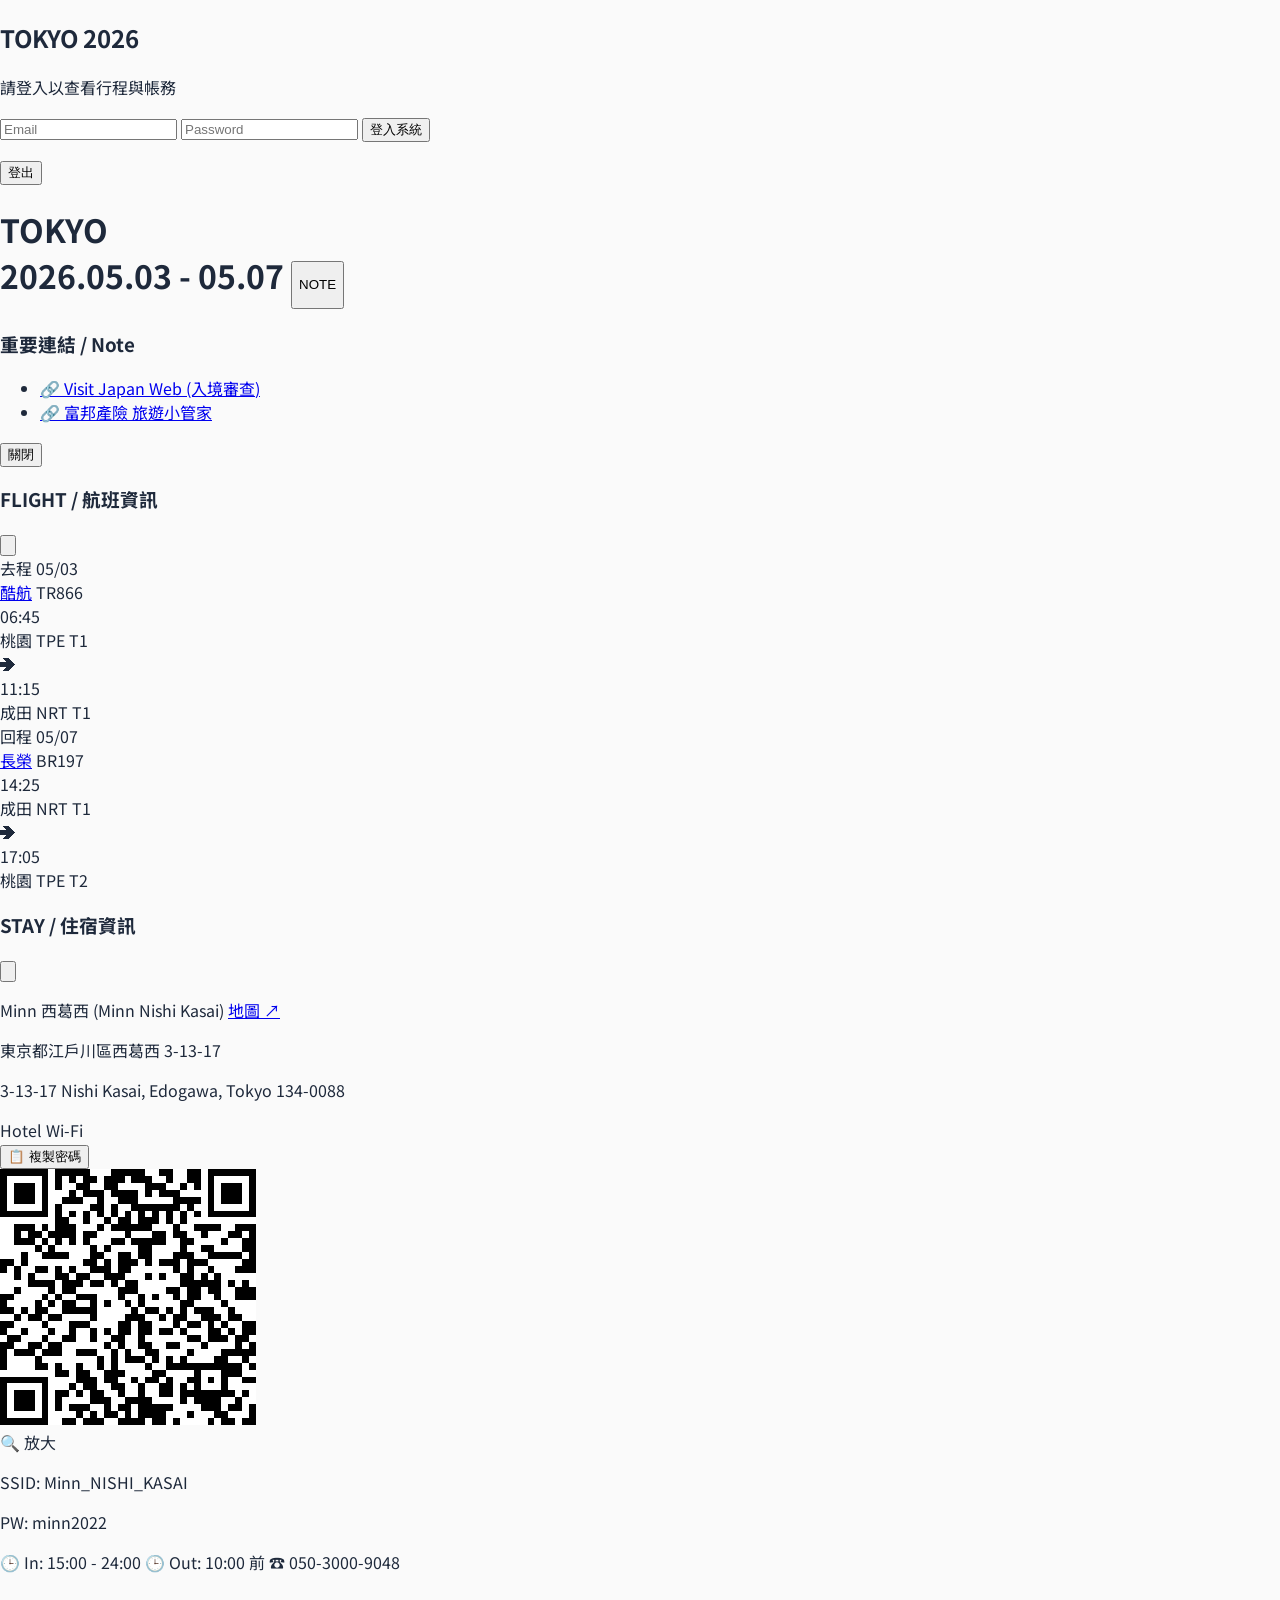
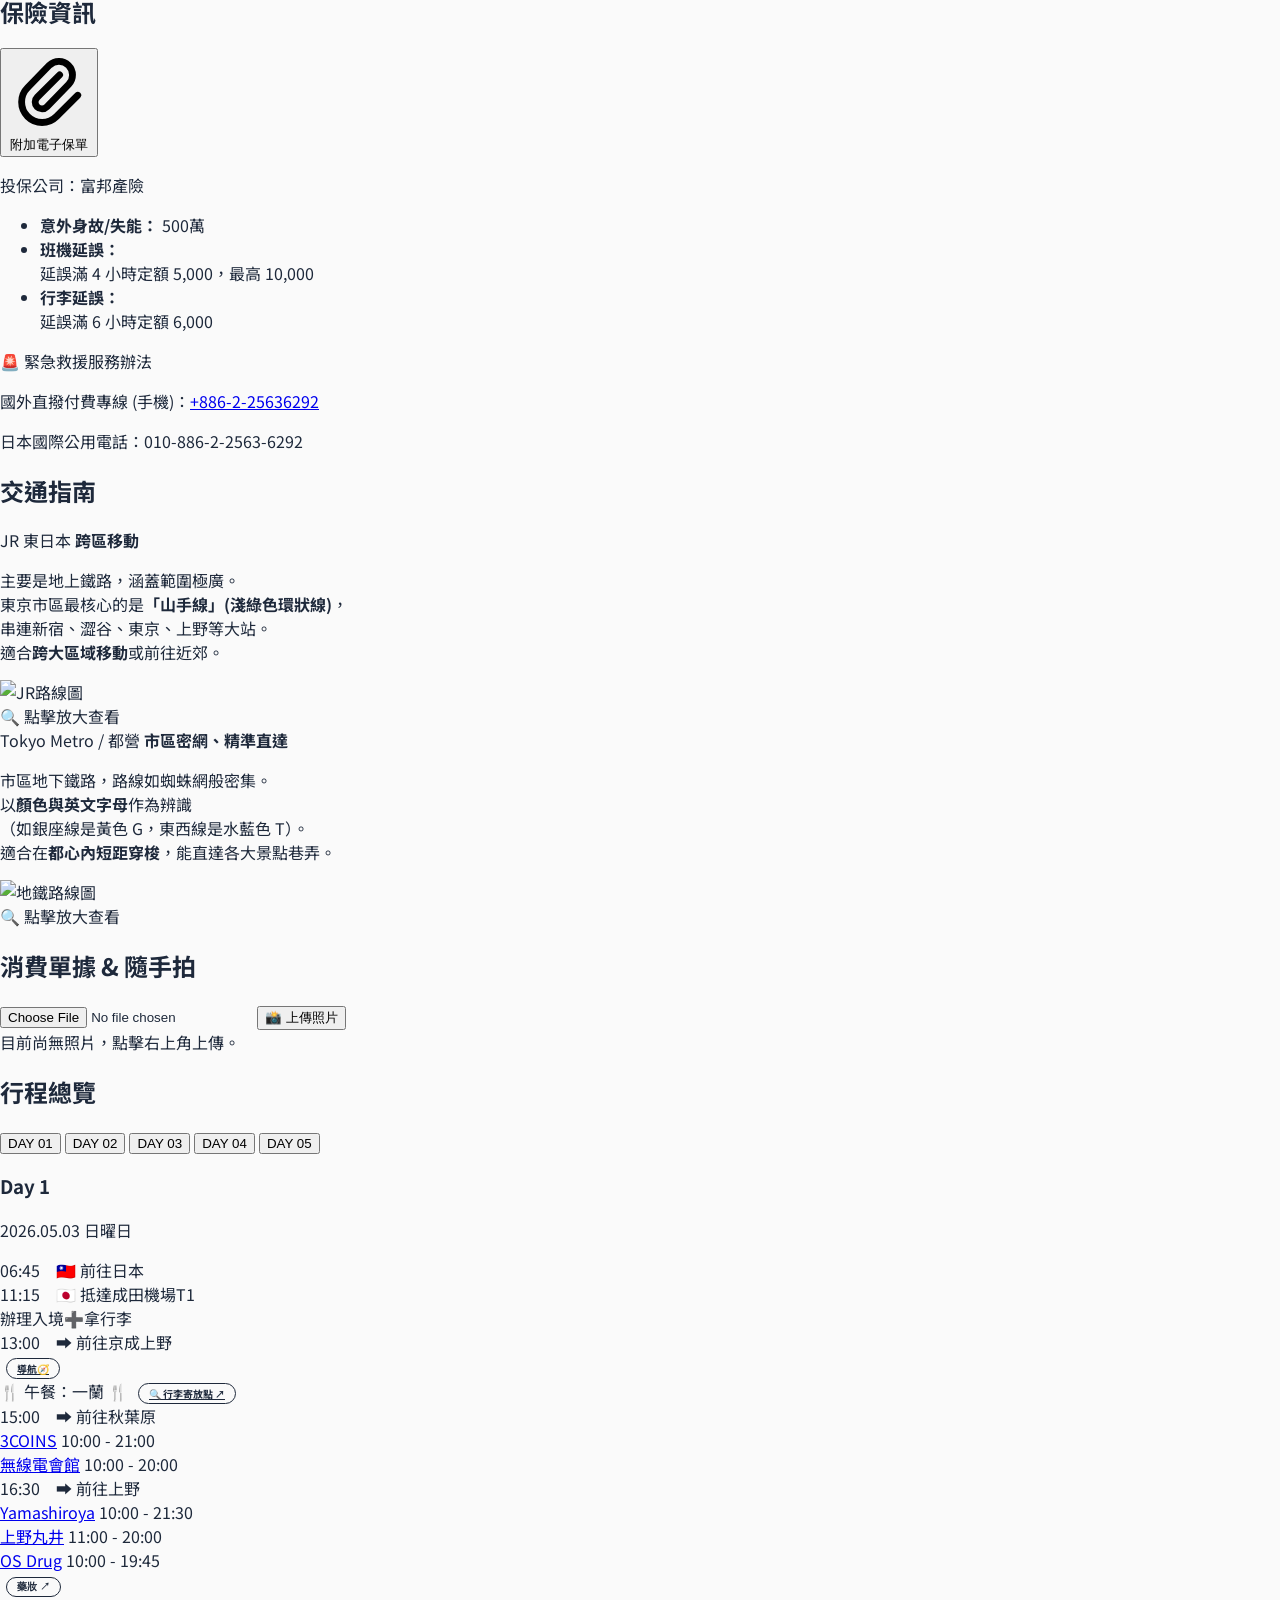
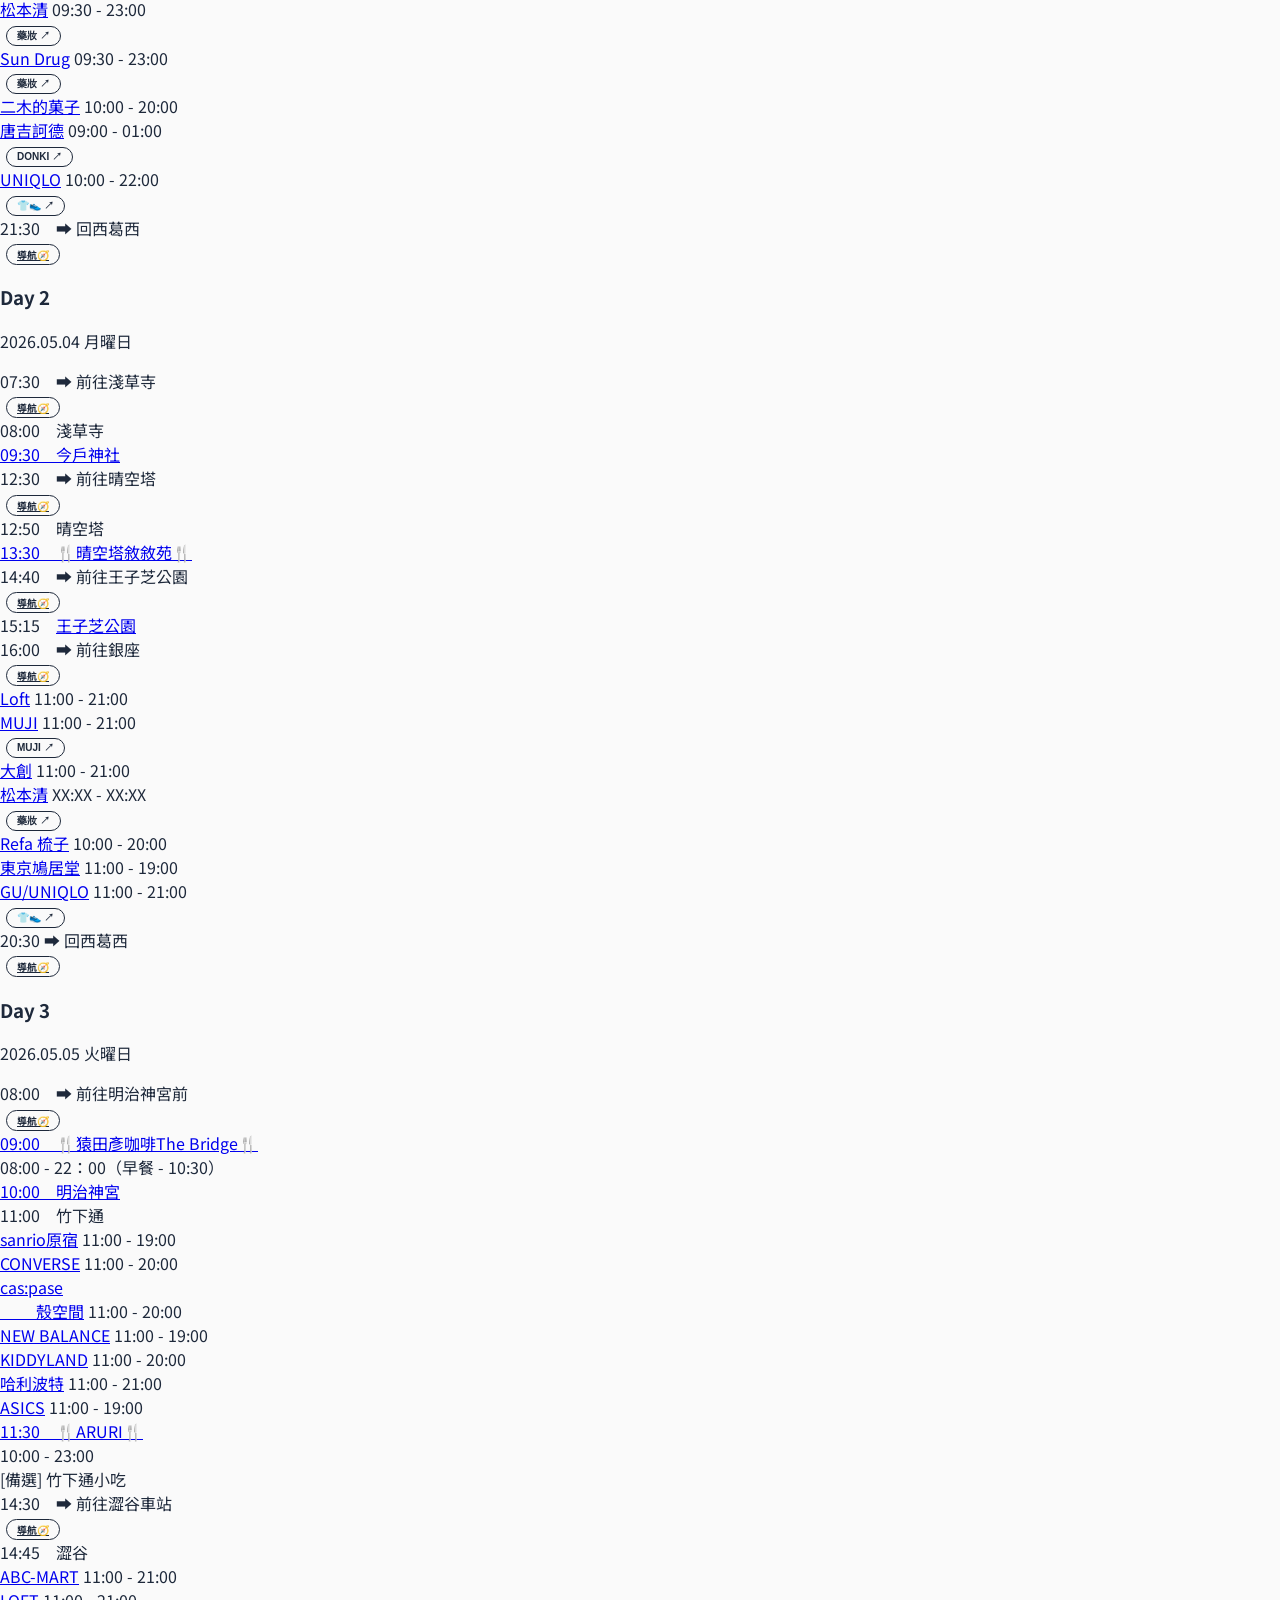
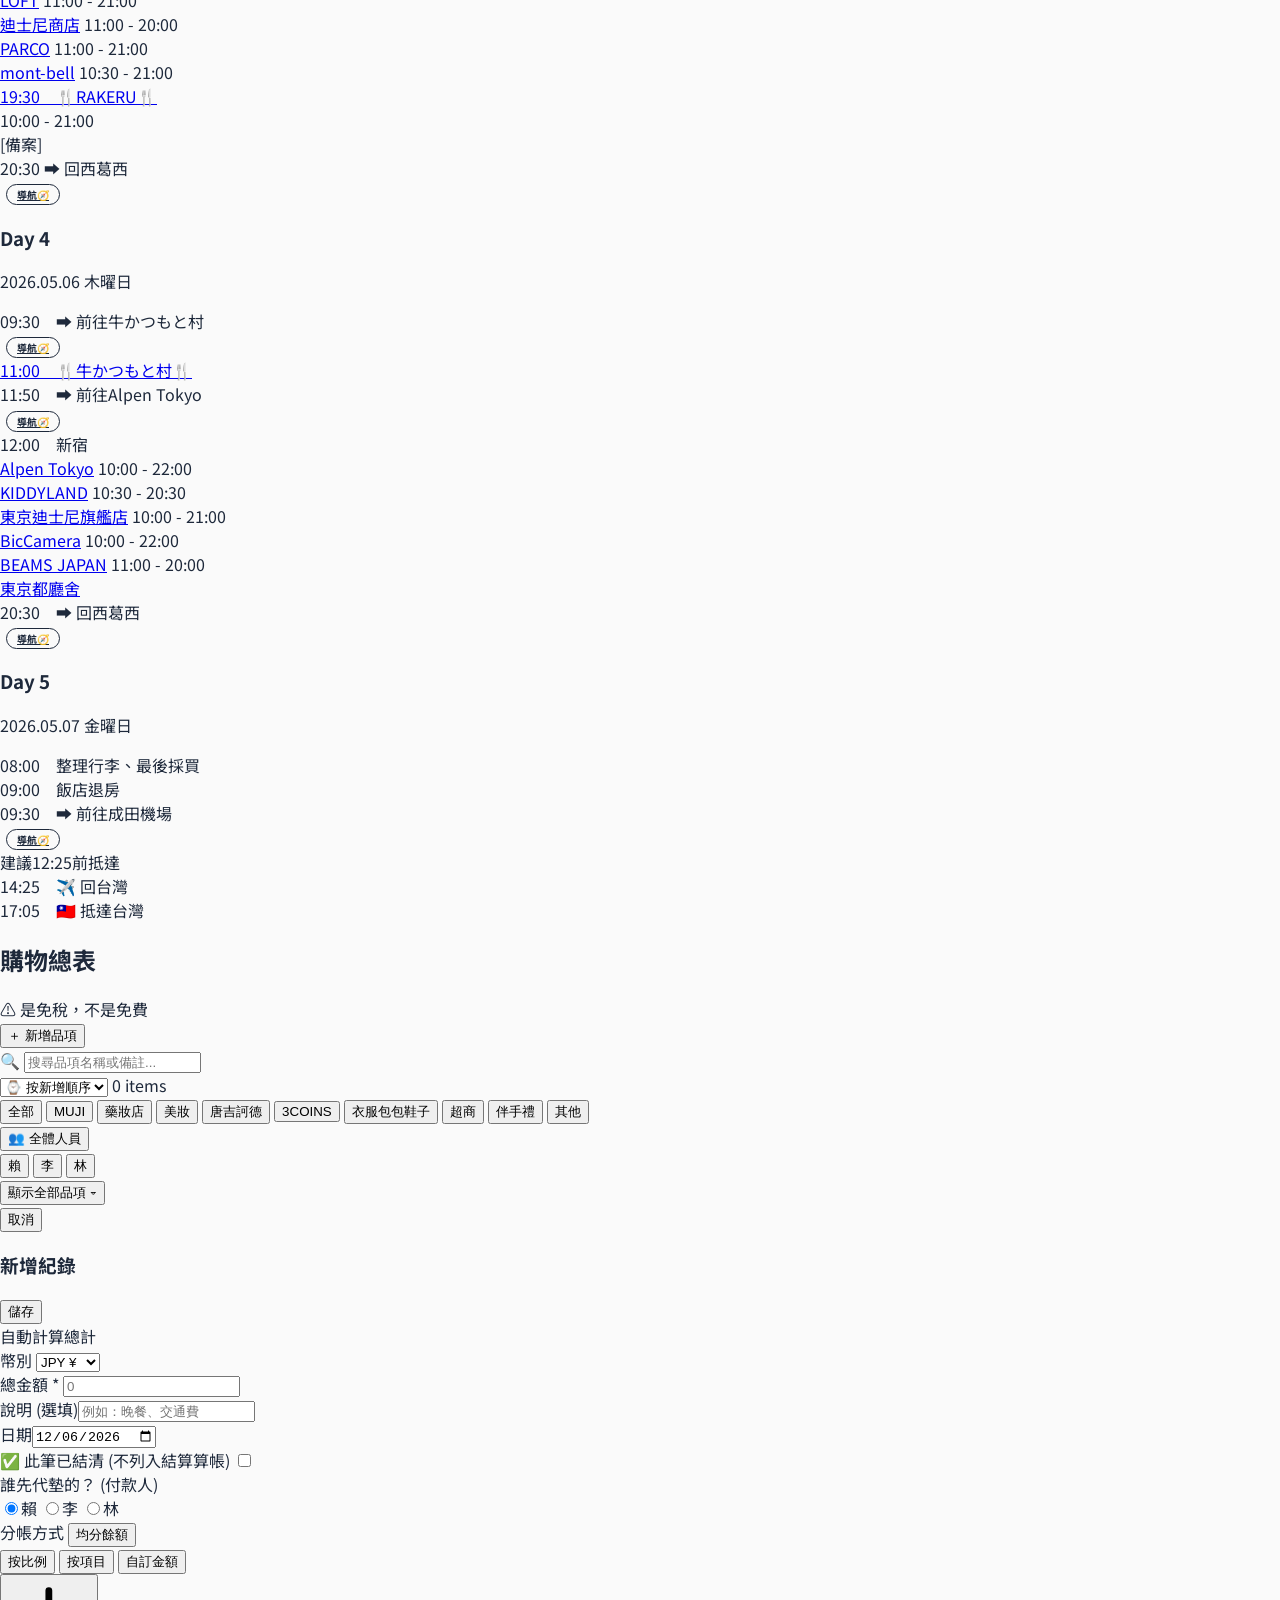
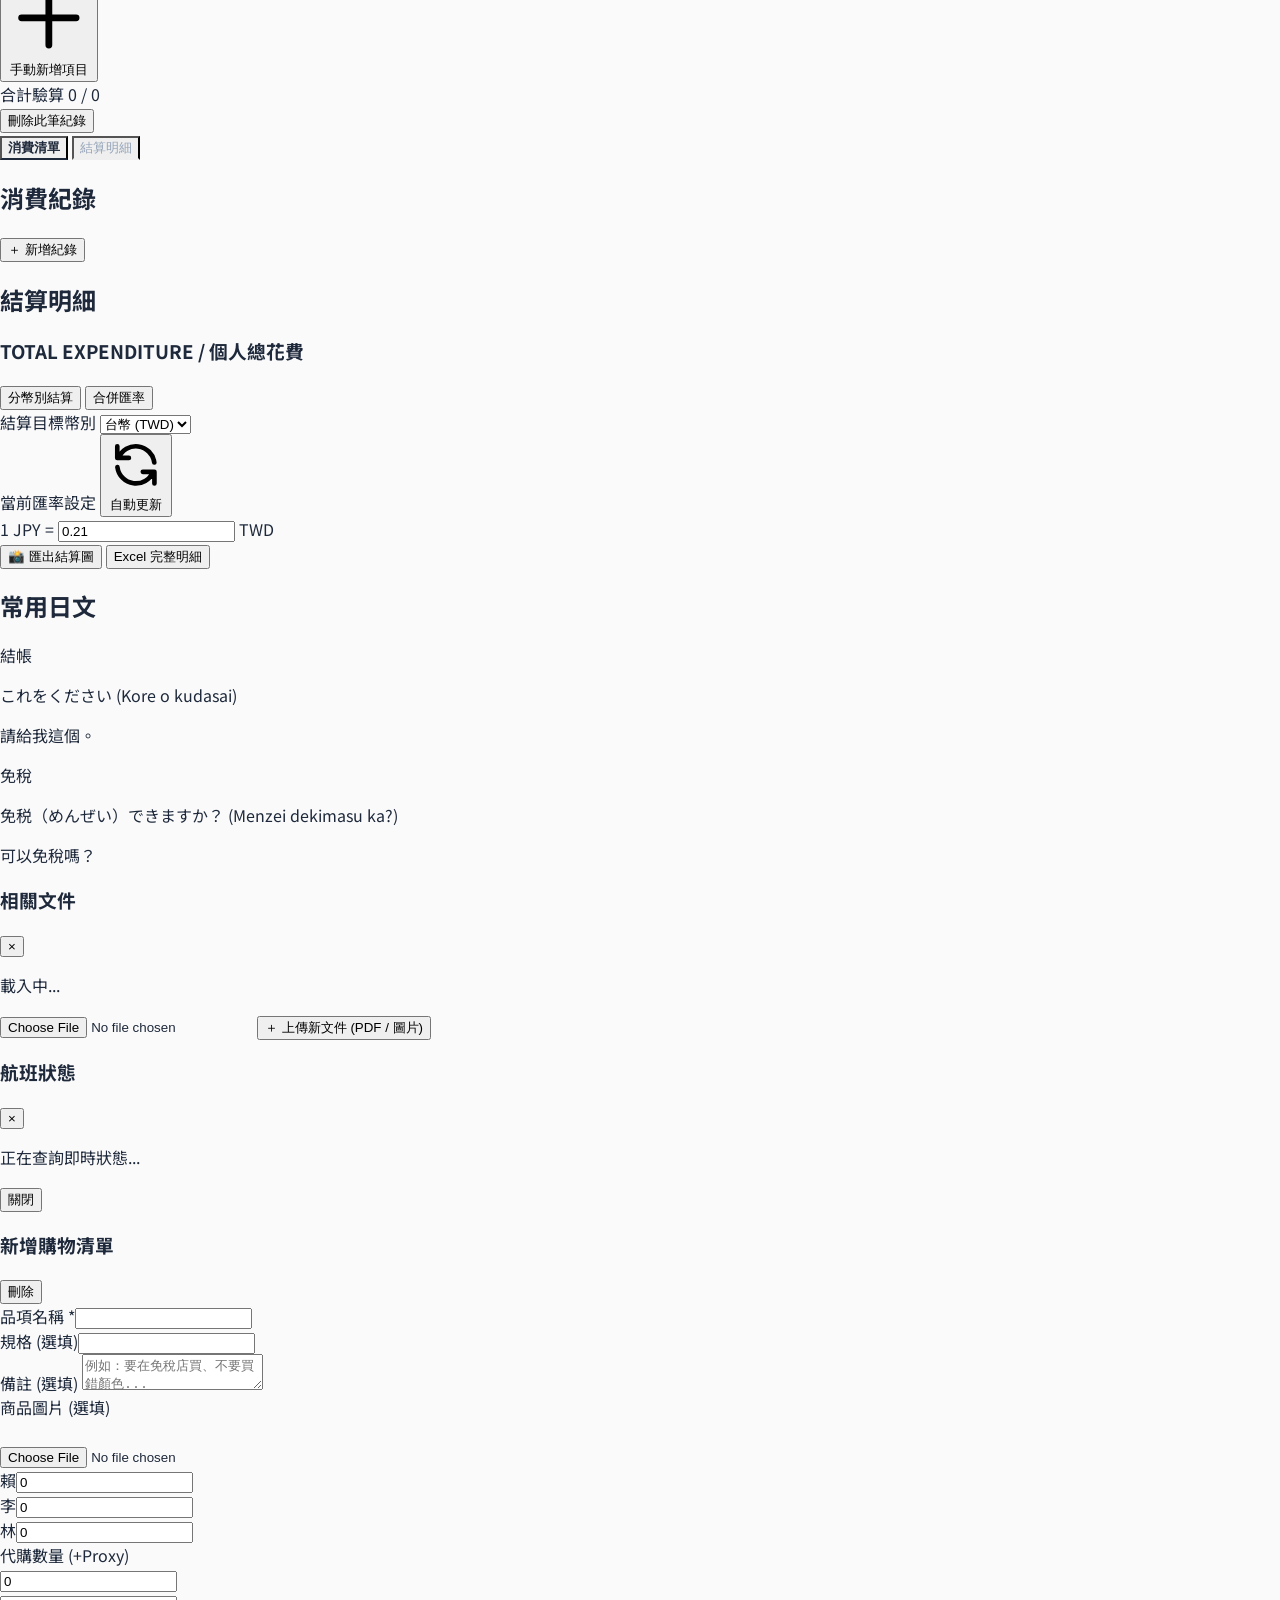
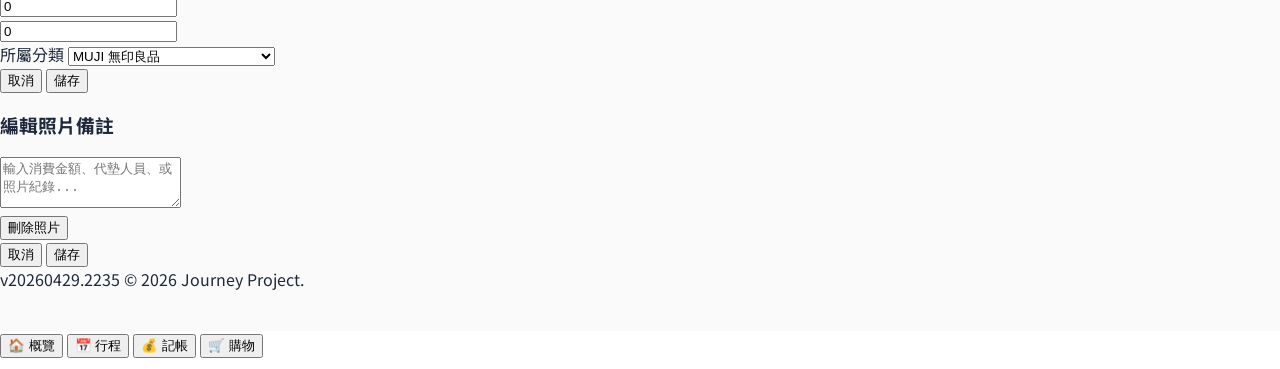
==== commit 05e0ada9: "Comment out navigation and lunch details in index.html Commented out navigation links and lunch info" ====
--- a/index.html
+++ b/index.html
@@ -455,13 +455,13 @@
                   <div class="flex items-center gap-3">
                     <span class="text-sm font-black text-slate-800">16:30　➡️ 前往上野</span>
                   </div>
-                  <a href="https://maps.app.goo.gl/tE2U4E8kppTj62RY7" target="_blank" class="mb-1 btn-pill-nav">導航🧭</a>
+                  <!-- <a href="https://maps.app.goo.gl/tE2U4E8kppTj62RY7" target="_blank" class="mb-1 btn-pill-nav">導航🧭</a> -->
                 </div>
                 <div class="relative pl-8 border-l-2 border-slate-200 ml-4 pb-2">
                   <div class="flex items-center gap-2 text-slate-500 text-xs">
-                    <span>🍴 午餐：一蘭 🍴</span>
-                  </div>
-                  <div class="flex flex-col gap-4 mt-4">
+                    <!-- <span>🍴 午餐：一蘭 🍴</span> -->
+                  </div>
+                  <div class="flex flex-col gap-4">
                     <div class="flex items-center justify-between">
                       <div class="flex items-center gap-3 text-sm">
                         <a href="https://maps.app.goo.gl/PQmXqzyrojLz4f8H8" target="_blank"
@@ -611,7 +611,8 @@
                 </div>
                 <div class="flex items-center justify-between mb-1">
                   <div class="flex items-center gap-3">
-                    <span class="text-sm font-black text-slate-800">15:15　王子芝公園</span>
+                    <span class="text-sm font-black text-slate-800">15:15　<a
+                        href="https://maps.app.goo.gl/4zpLenTMLMZ9g8Ha7?g_st=ic" target="_blank">王子芝公園</a></span>
                   </div>
                 </div>
                 <div class="flex items-center justify-between mb-1">
